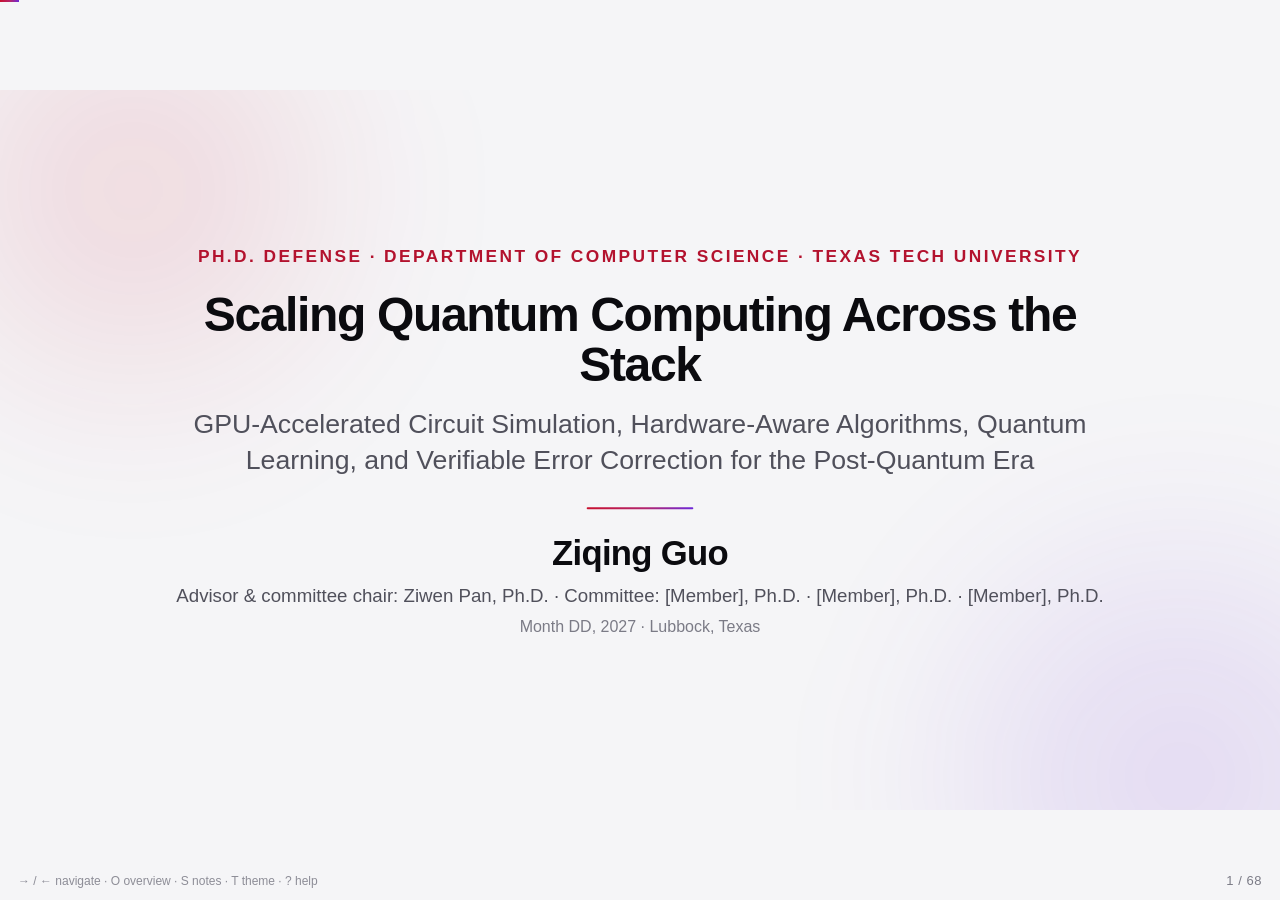
==== slides-ornl/index.html @ 5df3d107 "Add slides-ornl: independent copy of the defense deck for the ORNL talk Co-Authored-By: Claude Fable" ====
<!DOCTYPE html>
<html lang="en">
<head>
<meta charset="utf-8">
<meta name="viewport" content="width=device-width, initial-scale=1, viewport-fit=cover">
<meta name="color-scheme" content="dark light">
<meta name="description" content="Ph.D. defense slides: Scaling Quantum Computing Across the Stack — Ziqing Guo, Texas Tech University.">
<title>ORNL Quantum Stack Talk</title>
<!--
  Ph.D. defense deck — Ziqing Guo, Texas Tech University (Computer Science)
  "Scaling Quantum Computing Across the Stack"

  Single self-contained file: vanilla HTML + CSS + JS, no external requests, no build step.
  The deck renders on a fixed 1920x1080 logical stage that is letterboxed into any viewport.

  HOW TO ADD A SLIDE
  ------------------
  Append a <section class="slide" data-id="unique-id" data-morph-group="section-name"> inside #stage.
  Inside it use the layout classes: .hd (kicker + h1), .body (fills the slide), .card/.row/.col,
  .stat/.num, ul.big, table.tbl, svg.fig. End each slide with <aside class="notes">...</aside>
  (speaker notes, shown in the presenter panel with S). Optional data-title="..." overrides the
  title shown in the overview grid and the notes panel. Slide order = document order; the counter,
  progress bar and #/N deep links update automatically.

  HOW MORPHING ("MAGIC MOVE") WORKS
  --------------------------------
  When you move between two ADJACENT slides that share at least one token in data-morph-group
  (a divider slide can list two groups, e.g. "qgear deal", to bridge sections), every element whose
  data-morph="<id>" appears on both slides is animated from its old box to its new box (FLIP with the
  Web Animations API, 650 ms, cubic-bezier(0.32,0.72,0,1)):
    * plain text (leaf element, no background/border): translate + uniform scale from the
      font-size ratio, colour and opacity; if the text content differs it cross-fades as well;
    * boxes (.bg, cards, chips): translate + non-uniform scale, background/border colour;
    * SVG rect/circle/line/path (polyline "M ... L ..." only): the geometry attributes themselves are
      tweened, so bars grow, points slide and lines extend (a shorter polyline is padded with its
      last point); fill is animated too;
    * other SVG nodes (text, g): transform FLIP with transform-box: fill-box.
  Elements present only on the outgoing slide fade + scale to 0.97; elements only on the incoming
  slide fade + rise 24 px with a 36 ms stagger in DOM order. Containers that hold a matched element
  are not faded as a whole; the engine recurses into them so siblings fade individually.
  Ids must be unique within a slide. Reverse navigation morphs backwards automatically.
  prefers-reduced-motion: reduce -> plain cross-fade, no motion.

  KEYS: -> <- Space PgUp PgDn Home End | O/Esc overview | S notes+timer | T theme | F fullscreen | ? help
  PRINT: File > Print (landscape, no margins) gives one slide per page; "Save as PDF" makes a handout.
-->
<style>
/* ============================================================
   Design tokens. Dark is the base theme; light is applied by the
   OS preference (unless the viewer pressed T) or by data-theme.
   ============================================================ */
:root{
  color-scheme:dark;
  --bg:#0b0b0f; --bg2:#14141b; --fg:#f5f5f7; --fg2:#a9a9b6; --fg3:#7a7a88;
  --line:rgba(255,255,255,.13); --line2:rgba(255,255,255,.32);
  --card:rgba(255,255,255,.045); --card2:rgba(255,255,255,.09); --card-on:rgba(255,255,255,.13);
  --acc1:#ff4d6d; --acc2:#e35fb0; --acc3:#a78bfa; --acc-text:#ff7a90;
  --grad:linear-gradient(92deg,var(--acc1),var(--acc2) 55%,var(--acc3));
  --glow1:rgba(224,20,90,.28); --glow2:rgba(124,58,237,.30); --glow3:rgba(0,150,200,.22);
  --s1:#3987e5; --s2:#d95926; --s3:#199e70; --s4:#c98500; --s5:#d55181; --s6:#9085e9;
  --good:#199e70; --bad:#e66767;
  --mono:"SF Mono",SFMono-Regular,Menlo,Consolas,"Liberation Mono",monospace;
  --sans:-apple-system,BlinkMacSystemFont,"SF Pro Display","Helvetica Neue",Inter,"Segoe UI",Roboto,sans-serif;
}
@media (prefers-color-scheme: light){
  :root:not([data-theme="dark"]){
    color-scheme:light;
    --bg:#f5f5f7; --bg2:#ffffff; --fg:#0b0b0f; --fg2:#50505b; --fg3:#7b7b86;
    --line:rgba(0,0,0,.12); --line2:rgba(0,0,0,.34);
    --card:rgba(0,0,0,.035); --card2:rgba(0,0,0,.07); --card-on:rgba(0,0,0,.11);
    --acc1:#c8102e; --acc2:#b3266f; --acc3:#6d28d9; --acc-text:#b3122e;
    --glow1:rgba(200,16,46,.13); --glow2:rgba(109,40,217,.14); --glow3:rgba(0,120,180,.12);
    --s1:#2a78d6; --s2:#eb6834; --s3:#1baf7a; --s4:#eda100; --s5:#e87ba4; --s6:#4a3aa7;
    --good:#0f8a5f; --bad:#d13c3c;
  }
}
:root[data-theme="light"]{
  color-scheme:light;
  --bg:#f5f5f7; --bg2:#ffffff; --fg:#0b0b0f; --fg2:#50505b; --fg3:#7b7b86;
  --line:rgba(0,0,0,.12); --line2:rgba(0,0,0,.34);
  --card:rgba(0,0,0,.035); --card2:rgba(0,0,0,.07); --card-on:rgba(0,0,0,.11);
  --acc1:#c8102e; --acc2:#b3266f; --acc3:#6d28d9; --acc-text:#b3122e;
  --glow1:rgba(200,16,46,.13); --glow2:rgba(109,40,217,.14); --glow3:rgba(0,120,180,.12);
  --s1:#2a78d6; --s2:#eb6834; --s3:#1baf7a; --s4:#eda100; --s5:#e87ba4; --s6:#4a3aa7;
  --good:#0f8a5f; --bad:#d13c3c;
}

*{box-sizing:border-box}
html,body{margin:0;height:100%;background:var(--bg);color:var(--fg);font-family:var(--sans);-webkit-font-smoothing:antialiased;overflow:hidden}
button{font:inherit;color:inherit;background:none;border:0;cursor:pointer}

/* ---------- letterboxed stage ---------- */
#viewport{position:fixed;inset:0;overflow:hidden;background:var(--bg);transition:right .3s}
body.notes-open #viewport{right:440px}
#stage{position:absolute;left:0;top:0;width:1920px;height:1080px;transform-origin:0 0;overflow:hidden}
.slide{position:absolute;inset:0;width:1920px;height:1080px;padding:96px 140px 120px;display:none;flex-direction:column;overflow:hidden}
.slide.active{display:flex;z-index:2}
.slide.leaving{display:flex;z-index:1;pointer-events:none}
.slide .notes{display:none}

/* ---------- typography ---------- */
.kicker{font-size:26px;letter-spacing:.14em;text-transform:uppercase;color:var(--acc-text);font-weight:600}
.kicker.muted{color:var(--fg3)}
h1{font-size:88px;line-height:1.05;font-weight:600;letter-spacing:-.028em;margin:18px 0 0}
h1.xl{font-size:124px;letter-spacing:-.035em}
h1.md{font-size:72px}
h2{font-size:44px;font-weight:600;letter-spacing:-.02em;margin:0}
h3{font-size:34px;font-weight:600;letter-spacing:-.015em;margin:0}
.lead{font-size:40px;line-height:1.35;color:var(--fg2);margin:24px 0 0;max-width:1500px}
.lead b,.lead strong{color:var(--fg);font-weight:600}
p{margin:0}
.body{flex:1;position:relative;display:flex;flex-direction:column;justify-content:center;min-height:0}
.body.top{justify-content:flex-start}
.center{align-items:center;text-align:center}
.grad{background:var(--grad);-webkit-background-clip:text;background-clip:text;color:transparent}
.mono{font-family:var(--mono);font-size:.92em;letter-spacing:0}
.small{font-size:28px;color:var(--fg2);line-height:1.4}
.tiny{font-size:24px;color:var(--fg3);line-height:1.4}
.fn{margin-top:14px;font-size:22px;line-height:1.4;color:var(--fg3);max-width:1400px;flex:none}
h1[data-morph],h2[data-morph],h3[data-morph],p[data-morph],span[data-morph],.kicker[data-morph]{width:fit-content;max-width:100%}

/* ---------- decorative ---------- */
.glow{position:absolute;border-radius:50%;filter:blur(90px);pointer-events:none;z-index:0}
.g1{width:900px;height:900px;left:-250px;top:-300px;background:radial-gradient(circle,var(--glow1),transparent 70%)}
.g2{width:1000px;height:1000px;right:-350px;bottom:-450px;background:radial-gradient(circle,var(--glow2),transparent 70%)}
.g3{width:800px;height:800px;right:-200px;top:-300px;background:radial-gradient(circle,var(--glow3),transparent 70%)}
.hair{height:1px;background:var(--line);margin:28px 0}

/* ---------- cards & grids ---------- */
.row{display:flex;gap:28px;align-items:stretch}
.col{display:flex;flex-direction:column;gap:20px}
.grow{flex:1;min-width:0}
.card{position:relative;border-radius:24px;padding:36px 40px;flex:1;min-width:0}
.card>.bg{position:absolute;inset:0;border-radius:24px;background:var(--card);border:1px solid var(--line);z-index:0}
.card>*:not(.bg){position:relative;z-index:1}
.card.on>.bg{background:var(--card-on);border-color:var(--line2)}
.card h3{font-size:36px;margin:0 0 12px}
.card p{font-size:28px;line-height:1.4;color:var(--fg2)}
.card .num{font-size:110px;font-weight:600;letter-spacing:-.04em;line-height:1;margin:0 0 14px}
.card .num.sm{font-size:80px}
.card .idx{font-family:var(--mono);font-size:22px;color:var(--fg3);letter-spacing:.06em;margin-bottom:22px}
.stat{display:flex;flex-direction:column;justify-content:flex-end}
.stat .lbl{font-size:28px;color:var(--fg2);line-height:1.35}
.row.compact .card{padding:22px 30px}
.row.compact .card .num{font-size:60px;margin-bottom:8px}
.row.compact .stat .lbl{font-size:24px}
.card.sm{padding:22px 30px}
.card.sm h3{font-size:30px;margin-bottom:6px}
.card.sm p{font-size:24px}
.card.sm .idx{margin-bottom:10px;font-size:19px}
.chips{display:flex;gap:16px;flex-wrap:wrap}
.chip{position:relative;display:inline-flex;align-items:center;gap:12px;padding:12px 26px;border-radius:999px;font-size:26px;color:var(--fg)}
.chip>.bg{position:absolute;inset:0;border-radius:999px;background:var(--card2);border:1px solid var(--line);z-index:0}
.chip>*:not(.bg){position:relative;z-index:1}
.chip.on>.bg{background:var(--card-on);border-color:var(--acc-text)}
.chip .d{width:14px;height:14px;border-radius:50%;background:var(--grad)}

/* stack layers (the recurring morph anchor) */
.stack{display:flex;gap:24px;align-items:stretch;height:520px}
.stack .card{display:flex;flex-direction:column;padding:34px 34px 38px}
.stack .card h3{font-size:40px;margin-top:26px}
.stack .card .idx{margin-bottom:0;font-size:19px;white-space:nowrap}
.stack .card p{font-size:26px;margin-top:auto;padding-top:14px}
.layer-rows{display:flex;flex-direction:column;gap:14px}
.layer-rows .card{padding:24px 40px;display:flex;align-items:center;gap:40px}
.layer-rows .card .idx{margin:0;width:140px;flex:none;white-space:nowrap}
.layer-rows .card h3{margin:0;width:400px;font-size:36px;flex:none}
.layer-rows .card p{font-size:30px}
.layer-rows.compact{gap:10px}
.layer-rows.compact .card{padding:15px 40px}
.layer-rows.compact .card p{font-size:28px}
.rq .layer-rows .card .idx{width:220px}
.rail{position:absolute;right:140px;bottom:44px;display:flex;gap:10px;z-index:3}
.rail .chip{font-size:22px;padding:8px 20px;color:var(--fg2)}
.rail .chip.on{color:var(--fg)}
.rail .chip .idx{font-family:var(--mono);font-size:18px;color:var(--fg3)}
.rail .chip.on .idx{color:var(--acc-text)}
.sec{position:absolute;left:140px;bottom:52px;font-size:22px;letter-spacing:.12em;text-transform:uppercase;color:var(--fg3);font-weight:600;z-index:3}

/* lists & tables */
ul.big{list-style:none;padding:0;margin:0;display:flex;flex-direction:column;gap:22px}
ul.big li{font-size:36px;line-height:1.35;color:var(--fg2);padding-left:52px;position:relative}
ul.big li::before{content:"";position:absolute;left:0;top:.62em;width:22px;height:3px;border-radius:2px;background:var(--grad)}
ul.big li b{color:var(--fg);font-weight:600}
ul.big.sm li{font-size:30px;gap:14px}
table.tbl{border-collapse:collapse;width:100%;font-size:28px}
table.tbl th{font-weight:600;text-align:left;color:var(--fg3);font-size:22px;letter-spacing:.1em;text-transform:uppercase;padding:0 24px 18px 0;border-bottom:1px solid var(--line2)}
table.tbl td{padding:20px 24px 20px 0;border-bottom:1px solid var(--line);color:var(--fg2);vertical-align:top}
table.tbl td:first-child{color:var(--fg);font-weight:600}
table.tbl td.num,table.tbl th.num{text-align:right;font-variant-numeric:tabular-nums;padding-right:28px;padding-left:24px}
table.tbl.sm{font-size:24px}
table.tbl.sm td{padding:12px 18px 12px 0}
table.tbl.xs{font-size:21px}
table.tbl.xs td{padding:7px 16px 7px 0;line-height:1.3}
table.tbl.xs th{font-size:18px;padding-bottom:10px}
table.tbl .hi{color:var(--acc-text)}
.agenda{display:grid;grid-template-columns:1fr 1fr;gap:16px 60px}
.agenda .card{padding:22px 34px;display:flex;align-items:center;gap:30px}
.agenda .card .idx{margin:0;width:70px}
.agenda .card h3{margin:0;font-size:34px}
.agenda .card p{font-size:24px;margin-left:auto;text-align:right;white-space:nowrap}
pre.code{font-family:var(--mono);font-size:21px;line-height:1.5;margin:0;color:var(--fg);background:var(--card);border:1px solid var(--line);border-radius:24px;padding:36px 44px;white-space:pre;overflow:hidden}
pre.code .c{color:var(--fg3)}
pre.code .k{color:var(--acc3)}
pre.code .n{color:var(--s1)}

/* ---------- SVG ---------- */
svg.fig{display:block;overflow:visible}
svg text{font-family:var(--sans);fill:var(--fg);font-size:26px}
svg text.t2{fill:var(--fg2)}
svg text.t3{fill:var(--fg3);font-size:22px}
svg text.h{font-size:32px;font-weight:600}
svg text.big{font-size:44px;font-weight:600;letter-spacing:-.02em}
svg text.mono{font-family:var(--mono);font-size:24px}
svg .ax{stroke:var(--line2);stroke-width:1.5;fill:none}
svg .grid{stroke:var(--line);stroke-width:1;fill:none}
svg .ref{stroke:var(--fg3);stroke-width:2;stroke-dasharray:8 8;fill:none}
svg .ln{fill:none;stroke-width:4;stroke-linecap:round;stroke-linejoin:round}
svg .ln.dash{stroke-dasharray:14 12}
svg .ln.dot{stroke-dasharray:3 10}
svg .s1{fill:var(--s1)} svg .s2{fill:var(--s2)} svg .s3{fill:var(--s3)} svg .s4{fill:var(--s4)} svg .s5{fill:var(--s5)} svg .s6{fill:var(--s6)}
svg .k1{stroke:var(--s1)} svg .k2{stroke:var(--s2)} svg .k3{stroke:var(--s3)} svg .k4{stroke:var(--s4)} svg .k5{stroke:var(--s5)} svg .k6{stroke:var(--s6)}
svg .box{fill:var(--card);stroke:var(--line);stroke-width:1.5}
svg .box2{fill:var(--card2);stroke:var(--line2);stroke-width:1.5}
svg .boxon{fill:var(--card-on);stroke:var(--acc-text);stroke-width:2}
svg .wire{stroke:var(--line2);stroke-width:2.5;fill:none}
svg .gate{fill:var(--bg2);stroke:var(--fg2);stroke-width:2}
svg .gate.acc{stroke:var(--acc-text)}
svg .dotf{fill:var(--fg)}
svg .arr{stroke:var(--fg2);stroke-width:2.5;fill:none;marker-end:url(#arr)}
svg .arr.acc{stroke:var(--acc-text);marker-end:url(#arracc)}
svg .hl{fill:var(--acc-text)}
svg .fillbg{fill:var(--bg)}
svg .surface{fill:var(--card)}
svg .thin{stroke:var(--line2);stroke-width:1.5;fill:none}
svg .halo{stroke:var(--bg);stroke-width:3}
svg .meas{fill:none;stroke:var(--fg2);stroke-width:2}

/* ---------- global UI ---------- */
.ui{font-family:var(--sans)}
#progress{position:fixed;left:0;top:0;height:2px;background:var(--grad);width:0;z-index:20;transition:width .4s cubic-bezier(.32,.72,0,1)}
#counter{position:fixed;right:18px;bottom:12px;font-size:13px;color:var(--fg3);z-index:20;font-variant-numeric:tabular-nums;letter-spacing:.04em;user-select:none}
#hint{position:fixed;left:18px;bottom:12px;font-size:12px;color:var(--fg3);z-index:20;opacity:.85;transition:opacity 1s}
#hint.hide{opacity:0}
@media (max-width:760px){#hint{display:none}}
.overlay{position:fixed;inset:0;z-index:30;background:color-mix(in srgb,var(--bg) 92%,transparent);backdrop-filter:blur(20px);-webkit-backdrop-filter:blur(20px);overflow:auto;padding:28px}
.overlay[hidden]{display:none}
#ov-grid{display:grid;gap:22px 18px;grid-template-columns:repeat(var(--cols,6),1fr)}
.thumb{display:block;text-align:left;padding:0;border-radius:12px;outline:2px solid transparent;outline-offset:4px;transition:outline-color .2s}
.thumb:hover,.thumb:focus-visible{outline-color:var(--fg2)}
.thumb.cur{outline-color:var(--acc-text)}
.thumb-frame{width:calc(1920px*var(--z));height:calc(1080px*var(--z));overflow:hidden;border-radius:10px;border:1px solid var(--line);background:var(--bg);position:relative}
.thumb-stage{position:absolute;left:0;top:0;width:1920px;height:1080px;transform:scale(var(--z));transform-origin:0 0;pointer-events:none}
.thumb-stage .slide{display:flex}
.thumb-cap{font-size:12px;color:var(--fg2);margin-top:8px;white-space:nowrap;overflow:hidden;text-overflow:ellipsis}
.thumb-cap b{color:var(--fg3);font-weight:500;margin-right:6px}
.ov-head{display:flex;justify-content:space-between;align-items:baseline;margin-bottom:20px}
.ov-head h2{font-size:18px;font-weight:600;letter-spacing:0}
.ov-head span{font-size:13px;color:var(--fg3)}
#help .panel{max-width:620px;margin:8vh auto;background:var(--bg2);border:1px solid var(--line);border-radius:20px;padding:30px 34px}
#help h2{font-size:22px;margin-bottom:18px}
#help table{width:100%;border-collapse:collapse;font-size:15px}
#help td{padding:8px 0;border-bottom:1px solid var(--line);color:var(--fg2)}
#help td:first-child{color:var(--fg);width:44%}
#help kbd{font-family:var(--mono);font-size:13px;border:1px solid var(--line2);border-radius:6px;padding:2px 7px;margin-right:4px;background:var(--card)}
#help p{font-size:13px;color:var(--fg3);margin-top:16px;line-height:1.5}
#notes{position:fixed;right:0;top:0;bottom:0;width:440px;background:var(--bg2);border-left:1px solid var(--line);z-index:25;display:none;flex-direction:column;padding:22px 24px;color:var(--fg)}
body.notes-open #notes{display:flex}
#notes .np-head{display:flex;justify-content:space-between;align-items:center;margin-bottom:14px}
#notes .np-timer{font-family:var(--mono);font-size:34px;letter-spacing:.02em;font-variant-numeric:tabular-nums}
#notes .np-btn{font-size:12px;color:var(--fg2);border:1px solid var(--line2);border-radius:8px;padding:5px 10px}
#notes .np-slide{font-size:12px;color:var(--fg3);letter-spacing:.1em;text-transform:uppercase;margin-bottom:6px}
#notes .np-title{font-size:18px;font-weight:600;margin-bottom:16px;line-height:1.3}
#notes .np-body{font-size:17px;line-height:1.55;color:var(--fg2);flex:1;overflow:auto}
#notes .np-body b{color:var(--fg)}
#notes .np-next{border-top:1px solid var(--line);padding-top:14px;font-size:13px;color:var(--fg3);line-height:1.4}
#notes .np-next b{color:var(--fg2);font-weight:500}

/* ---------- reduced motion ---------- */
@media (prefers-reduced-motion: reduce){
  #progress{transition:none}
}

/* ---------- print: one slide per landscape page ---------- */
@media print{
  @page{size:1920px 1080px;margin:0}
  :root{color-scheme:light;
    --bg:#ffffff; --bg2:#ffffff; --fg:#0b0b0f; --fg2:#50505b; --fg3:#7b7b86;
    --line:rgba(0,0,0,.14); --line2:rgba(0,0,0,.36); --card:rgba(0,0,0,.035); --card2:rgba(0,0,0,.07); --card-on:rgba(0,0,0,.11);
    --acc1:#c8102e; --acc2:#b3266f; --acc3:#6d28d9; --acc-text:#b3122e;
    --glow1:transparent; --glow2:transparent; --glow3:transparent;
    --s1:#2a78d6; --s2:#eb6834; --s3:#1baf7a; --s4:#eda100; --s5:#e87ba4; --s6:#4a3aa7}
  html,body{overflow:visible;height:auto;background:#fff}
  #viewport{position:static;overflow:visible}
  #stage{position:static;transform:none!important;width:1920px;height:auto;overflow:visible}
  .slide{display:flex!important;position:relative;inset:auto;page-break-after:always;break-after:page;z-index:auto!important;visibility:visible!important}
  .slide:last-child{page-break-after:auto;break-after:auto}
  .slide *{visibility:visible!important}
  .glow{display:none}
  .ui,#progress,#counter,#hint,#help,#overview,#notes{display:none!important}
}
</style>
</head>
<body>
<div id="viewport">
<div id="stage">
<section class="slide title-slide" data-id="title" data-morph-group="intro" data-title="Title">
<div class="glow g1"></div><div class="glow g2"></div>
<div class="body center">
  <div class="kicker">Ph.D. Defense · Department of Computer Science · Texas Tech University</div>
  <h1 class="md" data-morph="title" style="margin-top:34px;max-width:1500px">Scaling Quantum Computing Across the Stack</h1>
  <p class="lead" style="max-width:1460px">GPU-Accelerated Circuit Simulation, Hardware-Aware Algorithms, Quantum Learning, and Verifiable Error Correction for the Post-Quantum Era</p>
  <div class="hair" style="width:160px;margin:44px auto 36px;background:var(--grad);height:3px;border-radius:2px"></div>
  <h2 data-morph="name" style="font-size:52px">Ziqing Guo</h2>
  <p class="small" style="margin-top:14px">Advisor &amp; committee chair: Ziwen Pan, Ph.D. · Committee: [Member], Ph.D. · [Member], Ph.D. · [Member], Ph.D.</p>
  <p class="tiny" style="margin-top:10px">Month DD, 2027 · Lubbock, Texas</p>
</div>
<aside class="notes">Good morning, and thank you to the committee for being here. My dissertation argues that useful quantum computation is delivered by a co-designed stack, not by a quantum processor alone. Over the next fifty minutes I will walk through five layers of that stack and the ten papers behind them.</aside>
</section>
<section class="slide " data-id="thesis" data-morph-group="intro" data-title="Thesis statement">
<div class="glow g3"></div>
<p class="tiny" data-morph="title" style="letter-spacing:.1em;text-transform:uppercase">Scaling Quantum Computing Across the Stack</p>
<div class="body">
  <div class="kicker">Thesis statement</div>
  <h1 class="md" style="font-size:66px;line-height:1.16;max-width:1640px;margin-top:26px">Useful quantum computation in the coming decade will be delivered not by a quantum processor alone but by a <span class="grad">co-designed stack</span> in which classical high-performance computing surrounds the QPU at every layer.</h1>
</div><div class="sec" data-morph="sec">Introduction</div>
<aside class="notes">This is the thesis in one sentence, taken verbatim from the dissertation. The word to underline is co-designed: HPC is not a stopgap until hardware improves, it is a permanent part of how quantum programs are developed, run and trusted. Each of the following sections adds one layer to that stack.</aside>
</section>
<section class="slide " data-id="stack" data-morph-group="intro" data-title="The five-layer stack">
<div class="hd"><div class="kicker " data-morph="kicker">The co-designed stack</div><h1 class="">Five layers around the QPU</h1></div><div class="body top" style="margin-top:20px"><div class="stack"><div class="card"><div class="bg" data-morph="L1-bg"></div><div class="idx">01 · RQ1 · Scale</div><h3 data-morph="L1-t">Simulation</h3><p>GPU-accelerated simulation to develop, verify and calibrate circuits at scales the hardware cannot yet reach.</p></div><div class="card"><div class="bg" data-morph="L2-bg"></div><div class="idx">02 · RQ2 · Noise</div><h3 data-morph="L2-t">Algorithms</h3><p>Hardware-aware algorithm design that replaces black-box variational optimization with structure derived from the problem and the device.</p></div><div class="card"><div class="bg" data-morph="L3-bg"></div><div class="idx">03 · RQ3 · Data</div><h3 data-morph="L3-t">Data encoding</h3><p>Structured, vectorized data encodings that make the classical–quantum data interface efficient and learnable.</p></div><div class="card"><div class="bg" data-morph="L4-bg"></div><div class="idx">04 · RQ4 · Synthesis</div><h3 data-morph="L4-t">Synthesis</h3><p>AI/HPC-driven synthesis that compiles toward fault-tolerant resource budgets.</p></div><div class="card"><div class="bg" data-morph="L5-bg"></div><div class="idx">05 · RQ5 · Trust</div><h3 data-morph="L5-t">Trust</h3><p>Security-aware error correction and post-quantum cryptography, so the stack can be trusted on shared cloud hardware.</p></div></div></div><div class="sec" data-morph="sec">Introduction</div>
<aside class="notes">These five cards are the map for the whole talk; they will come back as a small rail on every section divider so you always know where we are. Layers one and two are about scale and noise, layer three is the data interface, layer four is synthesis and cost, and layer five is trust. Each layer maps onto exactly one research question.</aside>
</section>
<section class="slide " data-id="agenda" data-morph-group="intro" data-title="Agenda">
<div class="hd"><div class="kicker " data-morph="kicker">Agenda</div><h1 class="">Where we are going</h1></div>
<div class="body top" style="margin-top:14px">
  <div class="layer-rows compact">
    <div class="card"><div class="bg"></div><div class="idx">I–II</div><h3>Motivation</h3><p>Four walls (scale, noise, data, trust) and five research questions</p></div>
    <div class="card"><div class="bg" data-morph="L1-bg"></div><div class="idx">III</div><h3 data-morph="L1-t">Simulation</h3><p>Chapter III · Q-GEAR: Qiskit → CUDA-Q simulation on Perlmutter</p></div><div class="card"><div class="bg" data-morph="L2-bg"></div><div class="idx">IV</div><h3 data-morph="L2-t">Algorithms</h3><p>Chapter IV · DEAL and QAWA on IBM Heron processors</p></div><div class="card"><div class="bg" data-morph="L3-bg"></div><div class="idx">V</div><h3 data-morph="L3-t">Data encoding</h3><p>Chapter V · QPIE, VQT, ShardQ and NNQA</p></div><div class="card"><div class="bg" data-morph="L4-bg"></div><div class="idx">VI</div><h3 data-morph="L4-t">Synthesis</h3><p>Chapter VI · RubriQ and measurement/reload cost accounting</p></div><div class="card"><div class="bg" data-morph="L5-bg"></div><div class="idx">VII–VIII</div><h3 data-morph="L5-t">Trust</h3><p>Chapters VII–VIII · QEC randomness audit and the PQC module</p></div>
    <div class="card"><div class="bg"></div><div class="idx">IX</div><h3>Closing</h3><p>Answers to RQ1–RQ5, limitations, future work</p></div>
  </div>
</div><div class="sec" data-morph="sec">Introduction</div>
<aside class="notes">The agenda follows the chapter order of the dissertation. I will spend the most time on Chapters III and V, which carry the largest experimental results, and keep the security chapters compact. Backup slides hold the hardware tables and pseudo-code if the committee wants detail.</aside>
</section>
<section class="slide " data-id="wall" data-morph-group="intro" data-title="The simulation wall">
<div class="hd"><div class="kicker " data-morph="kicker">Motivation · Scale</div><h1 class="">The simulation wall</h1></div>
<div class="body top" style="margin-top:12px"><div class="row" style="align-items:center">
  <div class="col" style="width:560px;gap:28px">
    <div class="card stat"><div class="bg"></div><div class="num grad">2<sup style="font-size:.55em">n</sup> × 16 B</div><div class="lbl">amplitudes × bytes per complex double: the exact state vector doubles with every qubit</div></div>
    <div class="card stat"><div class="bg"></div><div class="num sm">42 q ≈ 70 TB</div><div class="lbl">one 40 GB A100 holds 32 qubits; a 512 GB CPU node needs ≈24 h for a 34-qubit random circuit</div></div>
  </div>
  <div class="grow"><svg class="fig" viewBox="0 0 1000 560" width="1000" height="560" role="img"><path d="M 130.0 470.0 L 960.0 470.0" class="grid"/><text x="114" y="478" class="t3" text-anchor="end">1 GB</text><path d="M 130.0 386.0 L 960.0 386.0" class="grid"/><text x="114" y="394" class="t3" text-anchor="end">10 GB</text><path d="M 130.0 302.0 L 960.0 302.0" class="grid"/><text x="114" y="310" class="t3" text-anchor="end">100 GB</text><path d="M 130.0 218.0 L 960.0 218.0" class="grid"/><text x="114" y="226" class="t3" text-anchor="end">1 TB</text><path d="M 130.0 134.0 L 960.0 134.0" class="grid"/><text x="114" y="142" class="t3" text-anchor="end">10 TB</text><path d="M 130.0 50.0 L 960.0 50.0" class="grid"/><text x="114" y="58" class="t3" text-anchor="end">100 TB</text><path d="M 130.0 335.4 L 960.0 335.4" class="ref"/><text x="142" y="325.427" class="t3">A100 · 40 GB</text><path d="M 130.0 242.4 L 960.0 242.4" class="ref"/><text x="142" y="232.421" class="t3">CPU node · 512 GB</text><rect x="177.769" y="467.404" width="96" height="2.59559" rx="6" class="s1"/><text x="225.769" y="453.404" text-anchor="middle">1.1 GB</text><text x="225.769" y="506" class="t2" text-anchor="middle">26</text><rect x="337.385" y="366.258" width="96" height="103.742" rx="6" class="s1"/><text x="385.385" y="352.258" text-anchor="middle">17 GB</text><text x="385.385" y="506" class="t2" text-anchor="middle">30</text><rect x="497" y="265.112" width="96" height="204.888" rx="6" class="s1"/><text x="545" y="251.112" text-anchor="middle">275 GB</text><text x="545" y="506" class="t2" text-anchor="middle">34</text><rect x="656.615" y="163.966" width="96" height="306.034" rx="6" class="s1"/><text x="704.615" y="149.966" text-anchor="middle">4.4 TB</text><text x="704.615" y="506" class="t2" text-anchor="middle">38</text><rect x="816.231" y="62.8201" width="96" height="407.18" rx="6" class="s1"/><text x="864.231" y="48.8201" text-anchor="middle">70 TB</text><text x="864.231" y="506" class="t2" text-anchor="middle">42</text><path d="M 130.0 470.0 L 960.0 470.0" class="ax"/><text x="545" y="548" class="t3" text-anchor="middle">qubits n</text><text x="40" y="22" class="t3">state-vector memory (2ⁿ × 16 B, log scale)</text></svg></div>
</div></div><div class="sec" data-morph="sec">Introduction</div>
<aside class="notes">Exact state-vector simulation is the reference tool for developing and verifying circuits, but its memory doubles per qubit. At 42 qubits the state alone is about seventy terabytes in double precision, far beyond any single node. The question for RQ1 is how far HPC can push this and whether a Qiskit program can use that capability without being rewritten.</aside>
</section>
<section class="slide " data-id="noise" data-morph-group="intro" data-title="Noise">
<div class="hd"><div class="kicker " data-morph="kicker">Motivation · Noise</div><h1 class="">Noise punishes depth and iteration</h1><p class="lead">Every extra two-qubit gate is paid in fidelity; every extra optimizer step is paid in shots.</p></div>
<div class="body top" style="margin-top:26px"><div class="row"><div class="card stat"><div class="bg"></div><div class="num ">1.46×10<sup style='font-size:.5em'>−3</sup></div><div class="lbl">median CZ error on IBM Heron-3 (ibm_pittsburgh), the best device used in this work</div></div><div class="card stat"><div class="bg"></div><div class="num ">≈41–43</div><div class="lbl">CZ gates after which the 20-qubit DEAL circuits degrade on IBM Heron processors</div></div><div class="card stat"><div class="bg"></div><div class="num ">10<sup style='font-size:.5em'>2</sup>–10<sup style='font-size:.5em'>3</sup></div><div class="lbl">circuit executions a black-box VQE needs to fit one polynomial, versus a single execution for direct synthesis (NNQA)</div></div></div></div><div class="sec" data-morph="sec">Introduction</div>
<aside class="notes">The second wall is noise. Even on the best Heron processor we used, the median two-qubit error is about one and a half per mille, so a 20-qubit optimization circuit stops improving after roughly forty CZ gates. Black-box variational loops multiply this cost by hundreds of executions. RQ2 asks how to exploit problem and hardware structure instead.</aside>
</section>
<section class="slide " data-id="interface" data-morph-group="intro" data-title="Data interface and trust">
<div class="hd"><div class="kicker " data-morph="kicker">Motivation · Data and trust</div><h1 class="">Two walls that are easy to forget</h1></div>
<div class="body top" style="margin-top:20px"><div class="row" style="gap:32px">
  <div class="card"><div class="bg"></div><div class="idx">RQ3 · DATA</div><h3>The classical–quantum data interface</h3>
    <p>Loading N values needs Θ(N) CNOTs even with a vectorized QCrank-style loader, and reading n-qubit correlations back by tomography needs O(n²) measurements. If the interface is not structured and learnable, no learning model built on top of it is shot-efficient.</p></div>
  <div class="card"><div class="bg"></div><div class="idx">RQ5 · TRUST</div><h3>Trust on shared cloud QPUs</h3>
    <p>A fixed, public error-correction encoder gives a co-located fault-injection adversary a reusable target. Randomness standards such as FIPS 140-3 and SP 800-90A govern classical modules, but nothing yet audits the randomness inside quantum error correction.</p></div>
</div></div><div class="sec" data-morph="sec">Introduction</div>
<aside class="notes">Two further walls motivate the later chapters. The data interface: getting classical data into and out of a QPU dominates the cost of quantum learning. And trust: once error-corrected computation runs on shared cloud hardware, the encoder itself becomes a security surface. These motivate RQ3 and RQ5.</aside>
</section>
<section class="slide " data-id="rqs" data-morph-group="intro" data-title="Research questions">
<div class="hd"><div class="kicker " data-morph="kicker">Five research questions</div><h1 class="">What this dissertation asks</h1></div><div class="body top rq" style="margin-top:12px"><div class="layer-rows compact"><div class="card"><div class="bg" data-morph="L1-bg"></div><div class="idx">RQ1 · Scale</div><h3 data-morph="L1-t">Simulation</h3><p>How far can classical HPC push exact circuit simulation, and how do we make that capability usable without rewriting quantum programs?</p></div><div class="card"><div class="bg" data-morph="L2-bg"></div><div class="idx">RQ2 · Noise</div><h3 data-morph="L2-t">Algorithms</h3><p>How can optimization algorithms on NISQ devices exploit problem and hardware structure instead of black-box parameter search?</p></div><div class="card"><div class="bg" data-morph="L3-bg"></div><div class="idx">RQ3 · Data</div><h3 data-morph="L3-t">Data encoding</h3><p>How should classical data enter and leave a quantum processor so that learning models are shot-efficient, hardware-compatible and trainable?</p></div><div class="card"><div class="bg" data-morph="L4-bg"></div><div class="idx">RQ4 · Synthesis</div><h3 data-morph="L4-t">Synthesis</h3><p>Can learned, HPC-scale synthesis produce circuits that respect fault-tolerant resource budgets, and what does honest cost accounting say about end-to-end quantum advantage?</p></div><div class="card"><div class="bg" data-morph="L5-bg"></div><div class="idx">RQ5 · Trust</div><h3 data-morph="L5-t">Trust</h3><p>How do we make error-corrected computation on shared cloud QPUs auditable and secure, and how does that connect to post-quantum cryptography standards?</p></div></div></div><div class="sec" data-morph="sec">Introduction</div>
<aside class="notes">Here are the five research questions verbatim. RQ1 is about scale, RQ2 about noise, RQ3 about data, RQ4 about synthesis and honest cost accounting, and RQ5 about trust. Each one is answered by one chapter, and I will return to this list at the end with the answers.</aside>
</section>
<section class="slide " data-id="contrib" data-morph-group="intro" data-title="Contributions">
<div class="hd"><div class="kicker " data-morph="kicker">Contributions at a glance</div><h1 class="">Ten papers, one software release</h1></div>
<div class="body top" style="margin-top:8px"><div class="layer-rows compact"><div class="card"><div class="bg" data-morph="L1-bg"></div><div class="idx">III</div><h3 data-morph="L1-t">Simulation</h3><p><b>Q-GEAR</b>: Qiskit → CUDA-Q kernels, 42 qubits on 1,024 A100s, ≈400× faster than a CPU node</p></div><div class="card"><div class="bg" data-morph="L2-bg"></div><div class="idx">IV</div><h3 data-morph="L2-t">Algorithms</h3><p><b>DEAL</b> and <b>QAWA</b>: direct angle mapping with adaptive ZNE; a data-traceable oracle with O(n) CNOT depth</p></div><div class="card"><div class="bg" data-morph="L3-bg"></div><div class="idx">V</div><h3 data-morph="L3-t">Data encoding</h3><p><b>QPIE, VQT, ShardQ, NNQA</b>: vectorized encodings for learning, attention, circuit cutting and exact arithmetic</p></div><div class="card"><div class="bg" data-morph="L4-bg"></div><div class="idx">VI</div><h3 data-morph="L4-t">Synthesis</h3><p><b>RubriQ</b>: rubric-guided GRPO synthesis (3.31× T-gate compression); a measure–update–reload cost model for nonlinear waves</p></div><div class="card"><div class="bg" data-morph="L5-bg"></div><div class="idx">VII–VIII</div><h3 data-morph="L5-t">Trust</h3><p><b>QEC randomness audit</b> (−86.7% accepted logical disturbance) and a FIPS 140-3 post-quantum cryptography module</p></div></div>
<div class="chips" style="margin-top:22px">
  <div class="chip"><div class="bg"></div><span class="d"></span>ICPP ’25</div><div class="chip"><div class="bg"></div><span class="d"></span>QST 2025</div>
  <div class="chip"><div class="bg"></div><span class="d"></span>IEEE QCE ’25</div><div class="chip"><div class="bg"></div><span class="d"></span>AAAI Symposium ’25</div>
  <div class="chip"><div class="bg"></div><span class="d"></span>6 arXiv preprints 2025–26</div><div class="chip"><div class="bg"></div><span class="d"></span>Zenodo software release 2026</div>
</div></div><div class="sec" data-morph="sec">Introduction</div>
<aside class="notes">Ten papers and preprints plus one software release map onto the five layers. Four are peer-reviewed and published, at ICPP, Quantum Science and Technology, IEEE QCE and the AAAI Symposium Series; six are preprints from 2025 and 2026, one of them under review at npj Quantum Information. Let me now go layer by layer.</aside>
</section>
<section class="slide divider" data-id="div-qgear" data-morph-group="intro qgear" data-title="III · Q-GEAR">
<div class="glow g1"></div><div class="glow g2"></div>
<div class="body">
  <div class="kicker">Chapter III · RQ1 Scale</div>
  <h1 class="xl grad" style="width:fit-content">Q-GEAR</h1>
  <p class="lead">GPU-accelerated circuit simulation at HPC scale<br><span class="tiny">Guo, Balewski, Pan · ACM ICPP 2025 · arXiv:2504.03967 · github.com/gzquse/qgear</span></p>
</div><div class="rail"><div class="chip on"><div class="bg" data-morph="L1-bg"></div><span class="idx">01</span><span data-morph="L1-t">Simulation</span></div><div class="chip"><div class="bg" data-morph="L2-bg"></div><span class="idx">02</span><span data-morph="L2-t">Algorithms</span></div><div class="chip"><div class="bg" data-morph="L3-bg"></div><span class="idx">03</span><span data-morph="L3-t">Data encoding</span></div><div class="chip"><div class="bg" data-morph="L4-bg"></div><span class="idx">04</span><span data-morph="L4-t">Synthesis</span></div><div class="chip"><div class="bg" data-morph="L5-bg"></div><span class="idx">05</span><span data-morph="L5-t">Trust</span></div></div><div class="sec" data-morph="sec">III · Q-GEAR</div>
<aside class="notes">Layer one: simulation. Q-GEAR, published at ICPP 2025 with Jan Balewski from NERSC, is the framework that lets a Qiskit circuit run on NVIDIA GPUs at Perlmutter scale without a rewrite. This chapter answers RQ1.</aside>
</section>
<section class="slide " data-id="qg-problem" data-morph-group="qgear" data-title="Problem">
<div class="hd"><div class="kicker " data-morph="kicker">Problem</div><h1 class="">Same circuit, new hardware, no rewrite</h1><p class="lead">Researchers write Qiskit. The fast simulators want something else.</p></div>
<div class="body top" style="margin-top:26px"><div class="row">
  <div class="card"><div class="bg"></div><div class="idx">CPU BASELINE</div><h3>2× AMD EPYC 7763</h3><p>128 cores, 512 GB. A 34-qubit random circuit takes about <b>24 hours</b> in a state-vector simulation.</p></div>
  <div class="card"><div class="bg"></div><div class="idx">GPU SIMULATORS</div><h3>Fast, but fragmented</h3><p>CUDA-Q kernels, Qiskit Aer GPU and PennyLane Lightning each want their own program, environment and job script.</p></div>
  <div class="card on"><div class="bg"></div><div class="idx">GOAL</div><h3>Transform, containerize, scale</h3><p>Keep the Qiskit program; generate CUDA-Q kernels automatically; ship the stack as Podman/Shifter containers for Slurm on Perlmutter.</p></div>
</div></div><div class="sec" data-morph="sec">III · Q-GEAR</div>
<aside class="notes">The starting point is practical. Our baseline CPU node, two EPYC 7763 processors with half a terabyte of memory, needs a day for a 34-qubit random circuit. GPU simulators are much faster, but each expects a different program. Q-GEAR's goal is to keep the Qiskit program and automate the rest.</aside>
</section>
<section class="slide " data-id="qg-tensors" data-morph-group="qgear" data-title="Three-tensor encoding">
<div class="hd"><div class="kicker " data-morph="kicker">Design</div><h1 class="">Circuits become three tensors</h1></div><div class="body top" style="margin-top:10px"><svg class="fig" viewBox="0 0 1640 500" width="1640" height="500" role="img"><path d="M 60.0 90.0 L 480.0 90.0" class="wire"/><text x="44" y="99" class="mono t2" text-anchor="end">q0</text><path d="M 60.0 160.0 L 480.0 160.0" class="wire"/><text x="44" y="169" class="mono t2" text-anchor="end">q1</text><path d="M 60.0 230.0 L 480.0 230.0" class="wire"/><text x="44" y="239" class="mono t2" text-anchor="end">q2</text><path d="M 60.0 300.0 L 480.0 300.0" class="wire"/><text x="44" y="309" class="mono t2" text-anchor="end">q3</text><rect x="88" y="63" width="64" height="54" rx="10" class="gate"/><text x="120" y="99" class="mono" text-anchor="middle">H</text><rect x="88" y="203" width="64" height="54" rx="10" class="gate"/><text x="120" y="239" class="mono" text-anchor="middle">H</text><rect x="161" y="133" width="78" height="54" rx="10" class="gate"/><text x="200" y="169" class="mono" text-anchor="middle">RY</text><path d="M 290.0 90.0 L 290.0 160.0" class="wire"/><circle cx="290.0" cy="90.0" r="7" class="dotf"/><circle cx="290.0" cy="160.0" r="16" class="meas"/><path d="M 274.0 160.0 L 306.0 160.0" class="meas"/><path d="M 290.0 144.0 L 290.0 176.0" class="meas"/><rect x="331" y="273" width="78" height="54" rx="10" class="gate"/><text x="370" y="309" class="mono" text-anchor="middle">RZ</text><path d="M 440.0 230.0 L 440.0 300.0" class="wire"/><circle cx="440.0" cy="230.0" r="7" class="dotf"/><circle cx="440.0" cy="300.0" r="16" class="meas"/><path d="M 424.0 300.0 L 456.0 300.0" class="meas"/><path d="M 440.0 284.0 L 440.0 316.0" class="meas"/><text x="270" y="370" class="t3" text-anchor="middle">Qiskit circuit (H, RY, RZ, U3, CX, CP, SWAP, measure)</text><path d="M 500.0 195.0 L 590.0 195.0" class="arr acc"/><text x="620" y="54" class="h">gate-type tensor</text><text x="1000" y="54" class="t3">int · which gate</text><rect x="620" y="66" width="88" height="60" rx="10" class="box2"/><text x="664" y="104" class="mono" text-anchor="middle">H</text><rect x="716" y="66" width="88" height="60" rx="10" class="box2"/><text x="760" y="104" class="mono" text-anchor="middle">RY</text><rect x="812" y="66" width="88" height="60" rx="10" class="box2"/><text x="856" y="104" class="mono" text-anchor="middle">CX</text><rect x="908" y="66" width="88" height="60" rx="10" class="box2"/><text x="952" y="104" class="mono" text-anchor="middle">RZ</text><rect x="1004" y="66" width="88" height="60" rx="10" class="box2"/><text x="1048" y="104" class="mono" text-anchor="middle">CX</text><text x="1120" y="104" class="t2">…</text><text x="620" y="174" class="h">qubit-index tensor</text><text x="1000" y="174" class="t3">int · control / target</text><rect x="620" y="186" width="88" height="60" rx="10" class="box"/><text x="664" y="224" class="mono" text-anchor="middle">0</text><rect x="716" y="186" width="88" height="60" rx="10" class="box"/><text x="760" y="224" class="mono" text-anchor="middle">1</text><rect x="812" y="186" width="88" height="60" rx="10" class="box"/><text x="856" y="224" class="mono" text-anchor="middle">0,1</text><rect x="908" y="186" width="88" height="60" rx="10" class="box"/><text x="952" y="224" class="mono" text-anchor="middle">3</text><rect x="1004" y="186" width="88" height="60" rx="10" class="box"/><text x="1048" y="224" class="mono" text-anchor="middle">2,3</text><text x="1120" y="224" class="t2">…</text><text x="620" y="294" class="h">parameter tensor</text><text x="1000" y="294" class="t3">float · rotation angles</text><rect x="620" y="306" width="88" height="60" rx="10" class="surface"/><text x="664" y="344" class="mono" text-anchor="middle">–</text><rect x="716" y="306" width="88" height="60" rx="10" class="surface"/><text x="760" y="344" class="mono" text-anchor="middle">θ₁</text><rect x="812" y="306" width="88" height="60" rx="10" class="surface"/><text x="856" y="344" class="mono" text-anchor="middle">–</text><rect x="908" y="306" width="88" height="60" rx="10" class="surface"/><text x="952" y="344" class="mono" text-anchor="middle">θ₂</text><rect x="1004" y="306" width="88" height="60" rx="10" class="surface"/><text x="1048" y="344" class="mono" text-anchor="middle">–</text><text x="1120" y="344" class="t2">…</text><path d="M 1170.0 200.0 L 1250.0 200.0" class="arr acc"/><rect x="1270" y="120" width="300" height="160" rx="18" class="box"/><text x="1420" y="194" class="h" text-anchor="middle">HDF5 file</text><text x="1420" y="230" class="t2" text-anchor="middle">portable, versioned</text><path d="M 1420.0 300.0 L 1420.0 350.0" class="arr acc"/><rect x="1270" y="360" width="300" height="110" rx="18" class="boxon"/><text x="1420" y="409" class="h" text-anchor="middle">CUDA-Q kernel</text><text x="1420" y="445" class="t2" text-anchor="middle">generated per circuit</text></svg></div><p class="fn">Gate set currently supported by the transformer: H, RY, RZ, U3, CX, CP, SWAP and measurement.</p><div class="sec" data-morph="sec">III · Q-GEAR</div>
<aside class="notes">The transformation starts by flattening the circuit into three aligned tensors: which gate, which qubits, and which angles. The encoding is stored in HDF5, so the same file can drive a CPU run, a single-GPU run, or a thousand-GPU run. From it we generate a CUDA-Q kernel automatically for the gate set shown at the bottom.</aside>
</section>
<section class="slide " data-id="qg-pipeline" data-morph-group="qgear" data-title="Pipeline">
<div class="hd"><div class="kicker " data-morph="kicker">Design</div><h1 class="">The kernel transformation pipeline</h1></div><div class="body top" style="margin-top:30px"><svg class="fig" viewBox="0 0 1640 400" width="1640" height="400" role="img"><rect x="20" y="120" width="236" height="150" rx="18" class="box" data-morph="pipe-0"/><text x="138" y="189" class="h" text-anchor="middle">Qiskit circuit</text><text x="138" y="225" class="t3" text-anchor="middle">user code, unchanged</text><path d="M 260.0 195.0 L 294.0 195.0" class="arr"/><rect x="300" y="120" width="236" height="150" rx="18" class="box" data-morph="pipe-1"/><text x="418" y="189" class="h" text-anchor="middle">Parse</text><text x="418" y="225" class="t3" text-anchor="middle">gate set check</text><path d="M 540.0 195.0 L 574.0 195.0" class="arr"/><rect x="580" y="120" width="236" height="150" rx="18" class="boxon" data-morph="pipe-2"/><text x="698" y="189" class="h" text-anchor="middle">Encode</text><text x="698" y="225" class="t3" text-anchor="middle">three tensors → HDF5</text><path d="M 820.0 195.0 L 854.0 195.0" class="arr"/><rect x="860" y="120" width="236" height="150" rx="18" class="boxon" data-morph="pipe-3"/><text x="978" y="189" class="h" text-anchor="middle">Generate</text><text x="978" y="225" class="t3" text-anchor="middle">CUDA-Q kernel</text><path d="M 1100.0 195.0 L 1134.0 195.0" class="arr"/><rect x="1140" y="120" width="236" height="150" rx="18" class="box" data-morph="pipe-4"/><text x="1258" y="189" class="h" text-anchor="middle">Package</text><text x="1258" y="225" class="t3" text-anchor="middle">Podman / Shifter</text><path d="M 1380.0 195.0 L 1414.0 195.0" class="arr"/><rect x="1420" y="120" width="236" height="150" rx="18" class="box" data-morph="pipe-5"/><text x="1538" y="189" class="h" text-anchor="middle">Run</text><text x="1538" y="225" class="t3" text-anchor="middle">Slurm · multi-GPU MPI</text><text x="20" y="330" class="t2">Q-GEAR automates the middle four boxes; the ends are the user's program and the NERSC scheduler.</text><text x="20" y="372" class="mono t3">python · nbdev package · Apache-2.0 · github.com/gzquse/qgear · containers tuned for Perlmutter (Slurm)</text></svg></div><div class="sec" data-morph="sec">III · Q-GEAR</div>
<aside class="notes">End to end, the pipeline has six stages, and Q-GEAR automates the four in the middle. The two highlighted stages, encoding and kernel generation, are the contribution; packaging in Podman or Shifter containers is what makes the result reproducible on Perlmutter's Slurm scheduler.</aside>
</section>
<section class="slide " data-id="qg-node" data-morph-group="qgear" data-title="Perlmutter node layout">
<div class="hd"><div class="kicker " data-morph="kicker">Deployment</div><h1 class="">One node to a thousand GPUs</h1></div><div class="body top" style="margin-top:14px"><svg class="fig" viewBox="0 0 1640 580" width="1640" height="580" role="img"><rect x="40" y="40" width="1000" height="520" rx="28" class="box"/><text x="70" y="90" class="h">Perlmutter GPU node</text><text x="70" y="126" class="t3">1 × AMD EPYC CPU · 4 × NVIDIA A100 (40 GB) · NVLink · Slingshot NIC</text><rect x="70" y="170" width="200" height="120" rx="18" class="box2"/><text x="170" y="224" class="h" text-anchor="middle">CPU</text><text x="170" y="260" class="t3" text-anchor="middle">AMD EPYC</text><rect x="330" y="170" width="150" height="120" rx="18" class="boxon"/><text x="405" y="224" class="h" text-anchor="middle">A100 #0</text><text x="405" y="260" class="t3" text-anchor="middle">40 GB</text><path d="M 405.0 290.0 L 405.0 340.0" class="thin"/><rect x="510" y="170" width="150" height="120" rx="18" class="boxon"/><text x="585" y="224" class="h" text-anchor="middle">A100 #1</text><text x="585" y="260" class="t3" text-anchor="middle">40 GB</text><path d="M 585.0 290.0 L 585.0 340.0" class="thin"/><rect x="690" y="170" width="150" height="120" rx="18" class="boxon"/><text x="765" y="224" class="h" text-anchor="middle">A100 #2</text><text x="765" y="260" class="t3" text-anchor="middle">40 GB</text><path d="M 765.0 290.0 L 765.0 340.0" class="thin"/><rect x="870" y="170" width="150" height="120" rx="18" class="boxon"/><text x="945" y="224" class="h" text-anchor="middle">A100 #3</text><text x="945" y="260" class="t3" text-anchor="middle">40 GB</text><path d="M 945.0 290.0 L 945.0 340.0" class="thin"/><path d="M 330.0 340.0 L 1010.0 340.0" class="thin" style="stroke-width:4"/><text x="670" y="380" class="t3" text-anchor="middle">NVLink · state vector sharded across the four GPUs (CUDA-Q multi-GPU)</text><rect x="70" y="420" width="260" height="100" rx="18" class="box2"/><text x="200" y="464" class="h" text-anchor="middle">Slingshot NIC</text><text x="200" y="500" class="t3" text-anchor="middle">to other nodes</text><path d="M 170.0 290.0 L 170.0 420.0" class="thin"/><path d="M 330.0 470.0 L 1040.0 470.0" class="thin"/><path d="M 1060.0 300.0 L 1140.0 300.0" class="arr acc"/><rect x="1170" y="100" width="400" height="330" rx="20" class="box"/><rect x="1194" y="124" width="400" height="330" rx="20" class="box"/><rect x="1218" y="148" width="400" height="330" rx="20" class="box"/><text x="1418" y="235" class="big" text-anchor="middle">… × 256 nodes</text><text x="1418" y="282" class="t2" text-anchor="middle">1,024 A100 GPUs · MPI</text><text x="1418" y="326" class="t3" text-anchor="middle">42-qubit state vector in</text><text x="1418" y="356" class="t3" text-anchor="middle">aggregate GPU memory</text><text x="1418" y="396" class="t3" text-anchor="middle">≈100% GPU utilization</text></svg></div><div class="sec" data-morph="sec">III · Q-GEAR</div>
<aside class="notes">Each Perlmutter GPU node has four 40-gigabyte A100s connected by NVLink, and CUDA-Q's multi-GPU backend shards the state vector across them. Beyond one node, MPI over the Slingshot interconnect lets us aggregate memory across nodes: 256 nodes give 1,024 GPUs, which is where the 42-qubit runs happened at close to full GPU utilization.</aside>
</section>
<section class="slide " data-id="qg-time" data-morph-group="qgear" data-title="Time vs qubits">
<div class="hd"><div class="kicker " data-morph="kicker">Results</div><h1 class="">Hours become minutes</h1></div><div class="body top" style="margin-top:6px"><svg class="fig" viewBox="0 0 1640 600" width="1640" height="600" role="img"><path d="M 170.0 475.8 L 1560.0 475.8" class="grid" data-morph="qg-g-1"/><text x="152" y="483.819" class="t3" text-anchor="end" data-morph="qg-yl-1">1 s</text><path d="M 170.0 395.5 L 1560.0 395.5" class="grid" data-morph="qg-g-10"/><text x="152" y="403.491" class="t3" text-anchor="end" data-morph="qg-yl-10">10 s</text><path d="M 170.0 333.0 L 1560.0 333.0" class="grid" data-morph="qg-g-60"/><text x="152" y="340.984" class="t3" text-anchor="end" data-morph="qg-yl-60">1 min</text><path d="M 170.0 252.7 L 1560.0 252.7" class="grid" data-morph="qg-g-600"/><text x="152" y="260.657" class="t3" text-anchor="end" data-morph="qg-yl-600">10 min</text><path d="M 170.0 190.1 L 1560.0 190.1" class="grid" data-morph="qg-g-3600"/><text x="152" y="198.15" class="t3" text-anchor="end" data-morph="qg-yl-3600">1 h</text><path d="M 170.0 79.3 L 1560.0 79.3" class="grid" data-morph="qg-g-86400"/><text x="152" y="87.2807" class="t3" text-anchor="end" data-morph="qg-yl-86400">24 h</text><path d="M 170.0 500.0 L 1560.0 500.0" class="ax" data-morph="qg-xax"/><path d="M 170.0 500.0 L 170.0 50.0" class="ax" data-morph="qg-yax"/><text x="285.833" y="540" class="t2" text-anchor="middle" data-morph="qg-xt-28">28</text><text x="671.944" y="540" class="t2" text-anchor="middle" data-morph="qg-xt-30">30</text><text x="1058.06" y="540" class="t2" text-anchor="middle" data-morph="qg-xt-32">32</text><text x="1444.17" y="540" class="t2" text-anchor="middle" data-morph="qg-xt-34">34</text><text x="865" y="584" class="t3" text-anchor="middle" data-morph="qg-xlab">qubits</text><text x="40" y="26" class="t3" data-morph="qg-ylab">wall time, random CX-block circuit (log scale)</text><path d="M 285.8 224.4 L 671.9 176.0 L 1058.1 127.6 L 1444.2 79.3" class="ln k1" data-morph="qg-cpu"/><circle cx="285.8" cy="224.4" r="9" class="s1 halo" data-morph="qg-cpu-28"/><circle cx="671.9" cy="176.0" r="9" class="s1 halo" data-morph="qg-cpu-30"/><circle cx="1058.1" cy="127.6" r="9" class="s1 halo" data-morph="qg-cpu-32"/><circle cx="1444.2" cy="79.3" r="9" class="s1 halo" data-morph="qg-cpu-34"/><path d="M 194.0 78.0 L 254.0 78.0" class="ln k1" data-morph="qg-cpu-lg"/><circle cx="224.0" cy="78.0" r="8" class="s1 halo" data-morph="qg-cpu-lgm"/><text x="274" y="87" class="t2" data-morph="qg-cpu-lab">CPU node (128 cores)</text><path d="M 285.8 433.4 L 671.9 385.0 L 1058.1 336.7" class="ln dash k2" data-morph="qg-g1"/><rect x="276.833" y="424.384" width="18" height="18" rx="3" class="s2 halo" data-morph="qg-g1-28"/><rect x="662.944" y="376.022" width="18" height="18" rx="3" class="s2 halo" data-morph="qg-g1-30"/><rect x="1049.06" y="327.66" width="18" height="18" rx="3" class="s2 halo" data-morph="qg-g1-32"/><path d="M 194.0 118.0 L 254.0 118.0" class="ln dash k2" data-morph="qg-g1-lg"/><rect x="216" y="110" width="16" height="16" rx="3" class="s2 halo" data-morph="qg-g1-lgm"/><text x="274" y="127" class="t2" data-morph="qg-g1-lab">1 × A100 (40 GB)</text><path d="M 285.8 478.1 L 671.9 429.7 L 1058.1 381.3 L 1444.2 333.0" class="ln dot k3" data-morph="qg-g4"/><path d="M 285.8 467.7 L 296.2 485.7 L 275.5 485.7 L 285.8 467.7" class="s3 halo" data-morph="qg-g4-28"/><path d="M 671.9 419.4 L 682.3 437.4 L 661.6 437.4 L 671.9 419.4" class="s3 halo" data-morph="qg-g4-30"/><path d="M 1058.1 371.0 L 1068.4 389.0 L 1047.7 389.0 L 1058.1 371.0" class="s3 halo" data-morph="qg-g4-32"/><path d="M 1444.2 322.6 L 1454.5 340.6 L 1433.8 340.6 L 1444.2 322.6" class="s3 halo" data-morph="qg-g4-34"/><path d="M 194.0 158.0 L 254.0 158.0" class="ln dot k3" data-morph="qg-g4-lg"/><path d="M 224.0 148.8 L 233.2 164.8 L 214.8 164.8 L 224.0 148.8" class="s3 halo" data-morph="qg-g4-lgm"/><text x="274" y="167" class="t2" data-morph="qg-g4-lab">4 × A100 (MPI)</text><text x="1444.17" y="57.2807" class="h" text-anchor="middle" data-morph="qg-a1">≈24 h</text><text x="1444.17" y="308.984" class="h" text-anchor="middle" data-morph="qg-a2">≈1 min</text></svg></div><p class="fn">Lines follow the 2ⁿ state-vector scaling law between the reported anchor values (34 qubits: ≈24 h on CPU, ≈1 min on 4 × A100; ≈400× single-GPU speed-up; 32 qubits fit in 40 GB). Intermediate points are illustrative.</p><div class="sec" data-morph="sec">III · Q-GEAR</div>
<aside class="notes">This is the headline scaling result. The 34-qubit random circuit that takes a day on the CPU node runs in about a minute on four A100s within one node. A single A100 is roughly four hundred times faster than the CPU but tops out at 32 qubits because of its 40 gigabytes. The lines between the reported anchor points follow the two-to-the-n scaling law and are illustrative.</aside>
</section>
<section class="slide " data-id="qg-scale" data-morph-group="qgear" data-title="Scaling to 42 qubits">
<div class="hd"><div class="kicker " data-morph="kicker">Results</div><h1 class="">42 qubits on 1,024 A100s</h1></div><div class="body top" style="margin-top:6px"><svg class="fig" viewBox="0 0 1640 600" width="1640" height="600" role="img"><path d="M 170.0 475.8 L 1560.0 475.8" class="grid" data-morph="qg-g-1"/><text x="152" y="483.819" class="t3" text-anchor="end" data-morph="qg-yl-1">1 s</text><path d="M 170.0 395.5 L 1560.0 395.5" class="grid" data-morph="qg-g-10"/><text x="152" y="403.491" class="t3" text-anchor="end" data-morph="qg-yl-10">10 s</text><path d="M 170.0 333.0 L 1560.0 333.0" class="grid" data-morph="qg-g-60"/><text x="152" y="340.984" class="t3" text-anchor="end" data-morph="qg-yl-60">1 min</text><path d="M 170.0 252.7 L 1560.0 252.7" class="grid" data-morph="qg-g-600"/><text x="152" y="260.657" class="t3" text-anchor="end" data-morph="qg-yl-600">10 min</text><path d="M 170.0 190.1 L 1560.0 190.1" class="grid" data-morph="qg-g-3600"/><text x="152" y="198.15" class="t3" text-anchor="end" data-morph="qg-yl-3600">1 h</text><path d="M 170.0 79.3 L 1560.0 79.3" class="grid" data-morph="qg-g-86400"/><text x="152" y="87.2807" class="t3" text-anchor="end" data-morph="qg-yl-86400">24 h</text><path d="M 170.0 500.0 L 1560.0 500.0" class="ax" data-morph="qg-xax"/><path d="M 170.0 500.0 L 170.0 50.0" class="ax" data-morph="qg-yax"/><text x="224.868" y="540" class="t2" text-anchor="middle" data-morph="qg-xt-28">28</text><text x="407.763" y="540" class="t2" text-anchor="middle" data-morph="qg-xt-30">30</text><text x="590.658" y="540" class="t2" text-anchor="middle" data-morph="qg-xt-32">32</text><text x="773.553" y="540" class="t2" text-anchor="middle" data-morph="qg-xt-34">34</text><text x="956.447" y="540" class="t2" text-anchor="middle" data-morph="qg-xt-36">36</text><text x="1139.34" y="540" class="t2" text-anchor="middle" data-morph="qg-xt-38">38</text><text x="1322.24" y="540" class="t2" text-anchor="middle" data-morph="qg-xt-40">40</text><text x="1505.13" y="540" class="t2" text-anchor="middle" data-morph="qg-xt-42">42</text><text x="865" y="584" class="t3" text-anchor="middle" data-morph="qg-xlab">qubits</text><text x="40" y="26" class="t3" data-morph="qg-ylab">wall time, random CX-block circuit (log scale)</text><rect x="773.553" y="50" width="731.579" height="450" rx="0" class="surface" data-morph="qg-region"/><text x="1139.34" y="265" class="h" text-anchor="middle" data-morph="qg-region-t">multi-node CUDA-Q (MPI)</text><text x="1139.34" y="305" class="t2" text-anchor="middle">up to 1,024 × A100 · ≈100% GPU utilization</text><path d="M 590.7 500.0 L 590.7 58.0" class="ref" data-morph="qg-reach-32"/><text x="602.658" y="478" class="t2" data-morph="qg-reach-t-32">32 q · 1 × A100 (40 GB)</text><path d="M 773.6 500.0 L 773.6 58.0" class="ref" data-morph="qg-reach-34"/><text x="785.553" y="442" class="t2" data-morph="qg-reach-t-34">34 q · 4 × A100 (one node)</text><path d="M 1505.1 500.0 L 1505.1 58.0" class="ref" data-morph="qg-reach-42"/><text x="1493.13" y="478" class="t2" text-anchor="end" data-morph="qg-reach-t-42">42 q · 1,024 × A100</text><path d="M 224.9 224.4 L 407.8 176.0 L 590.7 127.6 L 773.6 79.3" class="ln k1" data-morph="qg-cpu"/><circle cx="224.9" cy="224.4" r="9" class="s1 halo" data-morph="qg-cpu-28"/><circle cx="407.8" cy="176.0" r="9" class="s1 halo" data-morph="qg-cpu-30"/><circle cx="590.7" cy="127.6" r="9" class="s1 halo" data-morph="qg-cpu-32"/><circle cx="773.6" cy="79.3" r="9" class="s1 halo" data-morph="qg-cpu-34"/><path d="M 194.0 78.0 L 254.0 78.0" class="ln k1" data-morph="qg-cpu-lg"/><circle cx="224.0" cy="78.0" r="8" class="s1 halo" data-morph="qg-cpu-lgm"/><text x="274" y="87" class="t2" data-morph="qg-cpu-lab">CPU node (128 cores)</text><path d="M 224.9 433.4 L 407.8 385.0 L 590.7 336.7" class="ln dash k2" data-morph="qg-g1"/><rect x="215.868" y="424.384" width="18" height="18" rx="3" class="s2 halo" data-morph="qg-g1-28"/><rect x="398.763" y="376.022" width="18" height="18" rx="3" class="s2 halo" data-morph="qg-g1-30"/><rect x="581.658" y="327.66" width="18" height="18" rx="3" class="s2 halo" data-morph="qg-g1-32"/><path d="M 194.0 118.0 L 254.0 118.0" class="ln dash k2" data-morph="qg-g1-lg"/><rect x="216" y="110" width="16" height="16" rx="3" class="s2 halo" data-morph="qg-g1-lgm"/><text x="274" y="127" class="t2" data-morph="qg-g1-lab">1 × A100 (40 GB)</text><path d="M 224.9 478.1 L 407.8 429.7 L 590.7 381.3 L 773.6 333.0" class="ln dot k3" data-morph="qg-g4"/><path d="M 224.9 467.7 L 235.2 485.7 L 214.5 485.7 L 224.9 467.7" class="s3 halo" data-morph="qg-g4-28"/><path d="M 407.8 419.4 L 418.1 437.4 L 397.4 437.4 L 407.8 419.4" class="s3 halo" data-morph="qg-g4-30"/><path d="M 590.7 371.0 L 601.0 389.0 L 580.3 389.0 L 590.7 371.0" class="s3 halo" data-morph="qg-g4-32"/><path d="M 773.6 322.6 L 783.9 340.6 L 763.2 340.6 L 773.6 322.6" class="s3 halo" data-morph="qg-g4-34"/><path d="M 194.0 158.0 L 254.0 158.0" class="ln dot k3" data-morph="qg-g4-lg"/><path d="M 224.0 148.8 L 233.2 164.8 L 214.8 164.8 L 224.0 148.8" class="s3 halo" data-morph="qg-g4-lgm"/><text x="274" y="167" class="t2" data-morph="qg-g4-lab">4 × A100 (MPI)</text><text x="773.553" y="57.2807" class="h" text-anchor="middle" data-morph="qg-a1">≈24 h</text><text x="773.553" y="308.984" class="h" text-anchor="middle" data-morph="qg-a2">≈1 min</text></svg></div><p class="fn">Same data as the previous slide with the axis extended to the largest circuit simulated: 42 qubits across 1,024 A100 GPUs using CUDA-Q multi-GPU/MPI, at close to 100% GPU utilization.</p><div class="sec" data-morph="sec">III · Q-GEAR</div>
<aside class="notes">Extending the axis shows the reach of each configuration: 32 qubits on one GPU, 34 on one node, and 42 qubits across 1,024 GPUs using CUDA-Q's MPI backend. GPU utilization stayed close to one hundred percent, which is the practical evidence that the containerized pipeline is not leaving the hardware idle.</aside>
</section>
<section class="slide " data-id="qg-speed" data-morph-group="qgear" data-title="Speed-ups">
<div class="hd"><div class="kicker " data-morph="kicker">Results</div><h1 class="">Two orders of magnitude faster</h1></div><div class="body top" style="margin-top:20px"><svg class="fig" viewBox="0 0 1640 480" width="1640" height="480" role="img"><path d="M 520.0 40.0 L 520.0 400.0" class="grid"/><text x="520" y="440" class="t3" text-anchor="middle">1×</text><path d="M 846.7 40.0 L 846.7 400.0" class="grid"/><text x="846.667" y="440" class="t3" text-anchor="middle">10×</text><path d="M 1173.3 40.0 L 1173.3 400.0" class="grid"/><text x="1173.33" y="440" class="t3" text-anchor="middle">100×</text><path d="M 1500.0 40.0 L 1500.0 400.0" class="grid"/><text x="1500" y="440" class="t3" text-anchor="middle">1000×</text><text x="494" y="112" class="t2" text-anchor="end">vs CPU node (2 × EPYC 7763), one A100</text><rect x="520" y="70" width="850.006" height="68" rx="6" class="s1" data-morph="su-0"/><text x="1388.01" y="114" class="h">≈400×</text><text x="494" y="228" class="t2" text-anchor="end">vs Qiskit Aer GPU / PennyLane Lightning</text><rect x="520" y="186" width="326.667" height="68" rx="6" class="s2" data-morph="su-1"/><text x="864.667" y="230" class="h">≈10×</text><text x="494" y="344" class="t2" text-anchor="end">QCrank image encoding, small images</text><rect x="520" y="302" width="653.333" height="68" rx="6" class="s3" data-morph="su-2"/><text x="1191.33" y="346" class="h">→100×</text><text x="40" y="24" class="t3">speed-up (log scale)</text></svg></div><p class="fn">Benchmarks: random CX-block circuits with 100–10,000 two-qubit gates (28–34 qubits), QFT up to 22 qubits, and QCrank quantum-image-encoding circuits. QCrank speed-ups approach two orders of magnitude for small images.</p><div class="sec" data-morph="sec">III · Q-GEAR</div>
<aside class="notes">Across the benchmark suite the GPU path is about two orders of magnitude faster than the CPU node and about an order of magnitude faster than the existing GPU simulators, Aer GPU and Lightning, with essentially no code changes for the user. On QCrank image-encoding circuits, which matter for Chapter V, the speed-up approaches a hundredfold for small images.</aside>
</section>
<section class="slide " data-id="qg-table" data-morph-group="qgear" data-title="Benchmark suite and takeaway">
<div class="hd"><div class="kicker " data-morph="kicker">Benchmark suite and takeaway</div><h1 class="">RQ1: 42 qubits, program unchanged</h1></div>
<div class="body top" style="margin-top:18px">
<table class="tbl">
<tr><th>Benchmark</th><th>Qubits</th><th>Two-qubit gates</th><th>Reported result</th></tr>
<tr><td>Random CX-block circuits</td><td>28–34</td><td>100 – 10,000</td><td>34 q: ≈1 min on 4 × A100 vs ≈24 h on the CPU node; ≈400× on one A100</td></tr>
<tr><td>Quantum Fourier transform</td><td>up to 22</td><td>—</td><td>runs unchanged through the same pipeline (Q-GEAR notebook demo)</td></tr>
<tr><td>QCrank quantum image encoding</td><td>small images</td><td>—</td><td>speed-up approaching two orders of magnitude</td></tr>
<tr><td>Largest run</td><td>42</td><td>—</td><td>1,024 × A100, CUDA-Q multi-GPU/MPI, ≈100% GPU utilization</td></tr>
</table>
<p class="lead" style="margin-top:34px;font-size:34px">Q-GEAR is reused downstream: it validated the 20-qubit DEAL circuits before hardware submission and runs the CUDA-Q evaluator inside RubriQ's training loop.</p>
</div><div class="rail"><div class="chip on"><div class="bg" data-morph="L1-bg"></div><span class="idx">01</span><span data-morph="L1-t">Simulation</span></div><div class="chip"><div class="bg" data-morph="L2-bg"></div><span class="idx">02</span><span data-morph="L2-t">Algorithms</span></div><div class="chip"><div class="bg" data-morph="L3-bg"></div><span class="idx">03</span><span data-morph="L3-t">Data encoding</span></div><div class="chip"><div class="bg" data-morph="L4-bg"></div><span class="idx">04</span><span data-morph="L4-t">Synthesis</span></div><div class="chip"><div class="bg" data-morph="L5-bg"></div><span class="idx">05</span><span data-morph="L5-t">Trust</span></div></div><div class="sec" data-morph="sec">III · Q-GEAR</div>
<aside class="notes">To summarize Chapter III: the same Qiskit program reaches 42 qubits, and the benchmark table shows the three circuit families we timed. The framework is not a one-off: it validated the DEAL circuits in the next chapter before they went to hardware, and it is the simulator inside RubriQ's reinforcement-learning loop in Chapter VI.</aside>
</section>
<section class="slide divider" data-id="div-deal" data-morph-group="qgear deal" data-title="IV · DEAL & QAWA">
<div class="glow g1"></div><div class="glow g2"></div>
<div class="body">
  <div class="kicker">Chapter IV · RQ2 Noise</div>
  <h1 class="xl grad" style="width:fit-content">DEAL &amp; QAWA</h1>
  <p class="lead">Hardware-aware optimization on noisy devices<br><span class="tiny">DEAL: Guo, Rayan, Hu, Pan · IEEE QCE 2025 · arXiv:2504.04021 &nbsp;·&nbsp; QAWA: Guo, Balewski, Hu, Khan, Pan · arXiv:2511.07676</span></p>
</div><div class="rail"><div class="chip"><div class="bg" data-morph="L1-bg"></div><span class="idx">01</span><span data-morph="L1-t">Simulation</span></div><div class="chip on"><div class="bg" data-morph="L2-bg"></div><span class="idx">02</span><span data-morph="L2-t">Algorithms</span></div><div class="chip"><div class="bg" data-morph="L3-bg"></div><span class="idx">03</span><span data-morph="L3-t">Data encoding</span></div><div class="chip"><div class="bg" data-morph="L4-bg"></div><span class="idx">04</span><span data-morph="L4-t">Synthesis</span></div><div class="chip"><div class="bg" data-morph="L5-bg"></div><span class="idx">05</span><span data-morph="L5-t">Trust</span></div></div><div class="sec" data-morph="sec">IV · DEAL & QAWA</div>
<aside class="notes">Layer two: algorithms on noisy hardware. Two papers: DEAL, published at IEEE QCE 2025, replaces black-box QAOA angle search with a direct mapping from the problem; QAWA proposes a data-traceable oracle so that QAOA outputs can be interpreted without tomography. Both answer RQ2.</aside>
</section>
<section class="slide " data-id="qaoa-problem" data-morph-group="deal" data-title="QAOA as a black box">
<div class="hd"><div class="kicker " data-morph="kicker">Problem</div><h1 class="">QAOA treats the device as a black box</h1></div><div class="body top" style="margin-top:14px"><svg class="fig" viewBox="0 0 1640 490" width="1640" height="490" role="img"><rect x="60" y="140" width="300" height="130" rx="18" class="box"/><text x="210" y="199" class="h" text-anchor="middle">parameters (γ, β)</text><text x="210" y="235" class="t3" text-anchor="middle">p layers · 2p angles</text><path d="M 360.0 205.0 L 440.0 205.0" class="arr"/><rect x="450" y="100" width="420" height="210" rx="18" class="boxon"/><text x="660" y="199" class="h" text-anchor="middle">QAOA circuit</text><text x="660" y="235" class="t3" text-anchor="middle">cost layer · mixer layer · × p</text><path d="M 870.0 205.0 L 950.0 205.0" class="arr"/><rect x="960" y="140" width="300" height="130" rx="18" class="box"/><text x="1110" y="199" class="h" text-anchor="middle">measure</text><text x="1110" y="235" class="t3" text-anchor="middle">shots → ⟨H⟩</text><path d="M 1260.0 205.0 L 1340.0 205.0" class="arr"/><rect x="1350" y="140" width="260" height="130" rx="18" class="box2"/><text x="1480" y="199" class="h" text-anchor="middle">optimizer</text><text x="1480" y="235" class="t3" text-anchor="middle">black box</text><path d="M 1480.0 270.0 L 1480.0 380.0 L 210.0 380.0 L 210.0 275.0" class="arr acc"/><text x="845" y="420" class="t2" text-anchor="middle">repeat hundreds of times · each pass costs shots × depth</text><text x="845" y="462" class="t3" text-anchor="middle">on IBM Heron the 20-qubit circuits degrade after ≈41–43 CZ gates</text></svg></div><div class="sec" data-morph="sec">IV · DEAL & QAWA</div>
<aside class="notes">Vanilla QAOA searches its angles by repeatedly running the circuit and handing the expectation value to a classical optimizer. Every iteration costs shots times depth, the landscape is flat in places, and none of this uses what we know about the problem coefficients or the device. On Heron the twenty-qubit circuits stop improving after roughly forty CZ gates, so depth is a hard budget.</aside>
</section>
<section class="slide " data-id="deal-idea" data-morph-group="deal" data-title="DEAL idea">
<div class="hd"><div class="kicker " data-morph="kicker">DEAL · Direct Entanglement Ansatz Learning</div><h1 class="">Read the angles off the problem</h1></div>
<div class="body top" style="margin-top:12px"><div class="row" style="gap:40px;align-items:center">
  <div class="col" style="width:760px;gap:18px">
    <div class="card"><div class="bg"></div><h3>Direct angle mapping</h3><p>Cost- and mixer-Hamiltonian angles are computed from the QUBO coefficients instead of searched by an optimizer.</p></div>
    <div class="card"><div class="bg"></div><h3>Entanglement-based ansatz</h3><p>Echoed cross-resonance gates arranged for maximal entanglement within the CZ budget of the device.</p></div>
    <div class="card"><div class="bg"></div><h3>Adaptive digital ZNE</h3><p>Delay and identity gates control crosstalk and coherence errors; a Bayesian search picks the layer count.</p></div>
  </div>
  <div class="grow"><svg class="fig" viewBox="0 0 830 440" width="830" height="440" role="img"><path d="M 70.0 70.0 L 760.0 70.0" class="wire"/><text x="54" y="79" class="mono t2" text-anchor="end">q0</text><path d="M 70.0 140.0 L 760.0 140.0" class="wire"/><text x="54" y="149" class="mono t2" text-anchor="end">q1</text><path d="M 70.0 210.0 L 760.0 210.0" class="wire"/><text x="54" y="219" class="mono t2" text-anchor="end">q2</text><path d="M 70.0 280.0 L 760.0 280.0" class="wire"/><text x="54" y="289" class="mono t2" text-anchor="end">q3</text><rect x="101" y="43" width="78" height="54" rx="10" class="gate acc"/><text x="140" y="79" class="mono" text-anchor="middle">RY</text><rect x="101" y="113" width="78" height="54" rx="10" class="gate acc"/><text x="140" y="149" class="mono" text-anchor="middle">RY</text><rect x="101" y="183" width="78" height="54" rx="10" class="gate acc"/><text x="140" y="219" class="mono" text-anchor="middle">RY</text><rect x="101" y="253" width="78" height="54" rx="10" class="gate acc"/><text x="140" y="289" class="mono" text-anchor="middle">RY</text><path d="M 230.0 70.0 L 230.0 140.0" class="wire"/><circle cx="230.0" cy="70.0" r="7" class="dotf"/><circle cx="230.0" cy="140.0" r="7" class="dotf"/><path d="M 230.0 210.0 L 230.0 280.0" class="wire"/><circle cx="230.0" cy="210.0" r="7" class="dotf"/><circle cx="230.0" cy="280.0" r="7" class="dotf"/><path d="M 290.0 140.0 L 290.0 210.0" class="wire"/><circle cx="290.0" cy="140.0" r="7" class="dotf"/><circle cx="290.0" cy="210.0" r="7" class="dotf"/><rect x="341" y="43" width="78" height="54" rx="10" class="gate acc"/><text x="380" y="79" class="mono" text-anchor="middle">RZ</text><rect x="341" y="113" width="78" height="54" rx="10" class="gate acc"/><text x="380" y="149" class="mono" text-anchor="middle">RZ</text><rect x="341" y="183" width="78" height="54" rx="10" class="gate acc"/><text x="380" y="219" class="mono" text-anchor="middle">RZ</text><rect x="341" y="253" width="78" height="54" rx="10" class="gate acc"/><text x="380" y="289" class="mono" text-anchor="middle">RZ</text><path d="M 470.0 70.0 L 470.0 140.0" class="wire"/><circle cx="470.0" cy="70.0" r="7" class="dotf"/><circle cx="470.0" cy="140.0" r="7" class="dotf"/><path d="M 470.0 210.0 L 470.0 280.0" class="wire"/><circle cx="470.0" cy="210.0" r="7" class="dotf"/><circle cx="470.0" cy="280.0" r="7" class="dotf"/><path d="M 530.0 140.0 L 530.0 210.0" class="wire"/><circle cx="530.0" cy="140.0" r="7" class="dotf"/><circle cx="530.0" cy="210.0" r="7" class="dotf"/><rect x="581" y="43" width="78" height="54" rx="10" class="gate"/><text x="620" y="79" class="mono" text-anchor="middle">RX</text><rect x="581" y="113" width="78" height="54" rx="10" class="gate"/><text x="620" y="149" class="mono" text-anchor="middle">RX</text><rect x="581" y="183" width="78" height="54" rx="10" class="gate"/><text x="620" y="219" class="mono" text-anchor="middle">RX</text><rect x="581" y="253" width="78" height="54" rx="10" class="gate"/><text x="620" y="289" class="mono" text-anchor="middle">RX</text><rect x="678" y="43" width="64" height="54" rx="10" class="gate"/><path d="M 692 82 A 20 20 0 0 1 728 82" class="meas"/><path d="M 710.0 82.0 L 724.0 58.0" class="meas"/><rect x="678" y="113" width="64" height="54" rx="10" class="gate"/><path d="M 692 152 A 20 20 0 0 1 728 152" class="meas"/><path d="M 710.0 152.0 L 724.0 128.0" class="meas"/><rect x="678" y="183" width="64" height="54" rx="10" class="gate"/><path d="M 692 222 A 20 20 0 0 1 728 222" class="meas"/><path d="M 710.0 222.0 L 724.0 198.0" class="meas"/><rect x="678" y="253" width="64" height="54" rx="10" class="gate"/><path d="M 692 292 A 20 20 0 0 1 728 292" class="meas"/><path d="M 710.0 292.0 L 724.0 268.0" class="meas"/><rect x="112" y="30" width="320" height="290" rx="18" class="thin"/><text x="272" y="350" class="t3" text-anchor="middle">angles from QUBO coefficients Qᵢᵢ, Qᵢⱼ</text><rect x="440" y="30" width="240" height="290" rx="18" class="thin"/><text x="560" y="386" class="t3" text-anchor="middle">echoed cross-resonance entanglers</text><text x="415" y="424" class="t2" text-anchor="middle">20 qubits · 10 layers on IBM Torino (133 q) and IBM Marrakesh (156 q)</text></svg></div>
</div></div><div class="sec" data-morph="sec">IV · DEAL & QAWA</div>
<aside class="notes">DEAL has three parts. First, the angles are read directly off the QUBO coefficients, so there is no optimizer loop on hardware. Second, the entangling structure is chosen for the device, using echoed cross-resonance gates. Third, an adaptive digital zero-noise extrapolation cleans up the result. The circuits are twenty qubits and up to ten layers on the Heron processors Torino and Marrakesh.</aside>
</section>
<section class="slide " data-id="deal-zne" data-morph-group="deal" data-title="Adaptive ZNE">
<div class="hd"><div class="kicker " data-morph="kicker">DEAL · Error mitigation</div><h1 class="">Adaptive zero-noise extrapolation</h1></div><div class="body top" style="margin-top:18px"><svg class="fig" viewBox="0 0 1640 480" width="1640" height="480" role="img"><text x="40" y="98" class="mono">λ = 1</text><path d="M 140.0 90.0 L 720.0 90.0" class="wire"/><rect x="165" y="63" width="70" height="54" rx="10" class="gate"/><text x="200" y="99" class="mono" text-anchor="middle">U</text><rect x="245" y="63" width="70" height="54" rx="10" class="gate"/><text x="280" y="99" class="mono" text-anchor="middle">V</text><rect x="360" y="63" width="70" height="54" rx="10" class="gate"/><text x="395" y="99" class="mono" text-anchor="middle">U†</text><rect x="453" y="63" width="64" height="54" rx="10" class="gate"/><path d="M 467 102 A 20 20 0 0 1 503 102" class="meas"/><path d="M 485.0 102.0 L 499.0 78.0" class="meas"/><text x="40" y="218" class="mono">λ = 2</text><path d="M 140.0 210.0 L 720.0 210.0" class="wire"/><rect x="165" y="183" width="70" height="54" rx="10" class="gate"/><text x="200" y="219" class="mono" text-anchor="middle">U</text><rect x="245" y="183" width="70" height="54" rx="10" class="gate"/><text x="280" y="219" class="mono" text-anchor="middle">V</text><rect x="340" y="183" width="90" height="54" rx="10" class="gate acc"/><text x="385" y="219" class="mono" text-anchor="middle">I·δt</text><rect x="465" y="183" width="70" height="54" rx="10" class="gate"/><text x="500" y="219" class="mono" text-anchor="middle">U†</text><rect x="558" y="183" width="64" height="54" rx="10" class="gate"/><path d="M 572 222 A 20 20 0 0 1 608 222" class="meas"/><path d="M 590.0 222.0 L 604.0 198.0" class="meas"/><text x="40" y="338" class="mono">λ = 3</text><path d="M 140.0 330.0 L 720.0 330.0" class="wire"/><rect x="165" y="303" width="70" height="54" rx="10" class="gate"/><text x="200" y="339" class="mono" text-anchor="middle">U</text><rect x="245" y="303" width="70" height="54" rx="10" class="gate"/><text x="280" y="339" class="mono" text-anchor="middle">V</text><rect x="340" y="303" width="90" height="54" rx="10" class="gate acc"/><text x="385" y="339" class="mono" text-anchor="middle">I·δt</text><rect x="445" y="303" width="90" height="54" rx="10" class="gate acc"/><text x="490" y="339" class="mono" text-anchor="middle">I·δt</text><rect x="570" y="303" width="70" height="54" rx="10" class="gate"/><text x="605" y="339" class="mono" text-anchor="middle">U†</text><rect x="663" y="303" width="64" height="54" rx="10" class="gate"/><path d="M 677 342 A 20 20 0 0 1 713 342" class="meas"/><path d="M 695.0 342.0 L 709.0 318.0" class="meas"/><text x="380" y="440" class="t3" text-anchor="middle">identity / delay gates scale the effective noise λ without changing the logic</text><path d="M 900.0 380.0 L 1560.0 380.0" class="ax"/><path d="M 900.0 380.0 L 900.0 60.0" class="ax"/><text x="900" y="416" class="t2" text-anchor="middle">0</text><text x="1094.12" y="416" class="t2" text-anchor="middle">1</text><text x="1288.24" y="416" class="t2" text-anchor="middle">2</text><text x="1482.35" y="416" class="t2" text-anchor="middle">3</text><text x="1230" y="456" class="t3" text-anchor="middle">noise scale λ</text><text x="886" y="42" class="t3" text-anchor="end">⟨H⟩ (schematic)</text><path d="M 900.0 136.8 L 1521.2 274.4" class="ln dash k1"/><circle cx="1094.1" cy="181.6" r="10" class="s1 halo"/><circle cx="1288.2" cy="226.4" r="10" class="s1 halo"/><circle cx="1482.4" cy="264.8" r="10" class="s1 halo"/><path d="M 900.0 123.1 L 913.8 136.8 L 900.0 150.6 L 886.2 136.8 L 900.0 123.1" class="hl halo"/><text x="924" y="118.8" class="t2">zero-noise estimate</text><text x="920" y="358" class="t3">QNRE: quantum noise-limited relative error</text></svg></div><p class="fn">Chart is a schematic of the extrapolation; DEAL reports its accuracy with the QNRE metric and picks layers by Bayesian optimization.</p><div class="sec" data-morph="sec">IV · DEAL & QAWA</div>
<aside class="notes">Digital ZNE runs the same logical circuit at several noise scales by inserting identity or delay gates, then extrapolates the expectation value back to zero noise. The adaptive part is that the insertion pattern targets crosstalk and coherence, the two dominant error sources on these devices. We quantify the residual with a quantum noise-limited relative error and choose the number of layers by Bayesian optimization.</aside>
</section>
<section class="slide " data-id="deal-res1" data-morph-group="deal" data-title="DEAL results on Torino">
<div class="hd"><div class="kicker " data-morph="kicker">Results · hardware</div><h1 class="">DEAL beats vanilla QAOA on Heron-1</h1></div><div class="body top" style="margin-top:10px"><svg class="fig" viewBox="0 0 1640 520" width="1640" height="520" role="img"><path d="M 120.0 480.0 L 900.0 480.0" class="grid" data-morph="dl-g-0"/><text x="104" y="488" class="t3" text-anchor="end" data-morph="dl-t-0">+0</text><path d="M 120.0 375.0 L 900.0 375.0" class="grid" data-morph="dl-g-4"/><text x="104" y="383" class="t3" text-anchor="end" data-morph="dl-t-4">+4</text><path d="M 120.0 270.0 L 900.0 270.0" class="grid" data-morph="dl-g-8"/><text x="104" y="278" class="t3" text-anchor="end" data-morph="dl-t-8">+8</text><path d="M 120.0 165.0 L 900.0 165.0" class="grid" data-morph="dl-g-12"/><text x="104" y="173" class="t3" text-anchor="end" data-morph="dl-t-12">+12</text><path d="M 120.0 60.0 L 900.0 60.0" class="grid" data-morph="dl-g-16"/><text x="104" y="68" class="t3" text-anchor="end" data-morph="dl-t-16">+16</text><path d="M 120.0 480.0 L 900.0 480.0" class="ax" data-morph="dl-ax"/><text x="40" y="24" class="t3" data-morph="dl-ylab">success-rate gain of DEAL over QAOA at layer 10 (percentage points)</text><rect x="190" y="91.2375" width="220" height="388.762" rx="8" class="s1" data-morph="dl-torino"/><text x="300" y="73.2375" class="h" text-anchor="middle" data-morph="dl-torino-v">+14.81 pts</text><text x="300" y="520" class="t2" text-anchor="middle" data-morph="dl-torino-n">Torino · Heron-1 · 133 q</text><rect x="530" y="285.75" width="220" height="194.25" rx="8" class="grid" stroke-dasharray="8 8" fill="none"/><text x="640" y="520" class="t3" text-anchor="middle">Heron-2 · next</text><text x="1060" y="80" class="t2" data-morph="dl-rt">layers needed for the same success rate</text><text x="1060" y="116" class="h" data-morph="dl-ln-DEAL">DEAL</text><rect x="1060" y="130" width="350" height="64" rx="6" class="s1" data-morph="dl-lay-DEAL"/><text x="1426" y="172" class="h" data-morph="dl-lv-DEAL">7 layers</text><text x="1060" y="236" class="h" data-morph="dl-ln-QAOA">QAOA</text><rect x="1060" y="250" width="450" height="64" rx="6" class="s4" data-morph="dl-lay-QAOA"/><text x="1526" y="292" class="h" data-morph="dl-lv-QAOA">9 layers</text><text x="1060" y="410" class="t3" text-anchor="middle" data-morph="dl-lt-0">0</text><text x="1160" y="410" class="t3" text-anchor="middle" data-morph="dl-lt-2">2</text><text x="1260" y="410" class="t3" text-anchor="middle" data-morph="dl-lt-4">4</text><text x="1360" y="410" class="t3" text-anchor="middle" data-morph="dl-lt-6">6</text><text x="1460" y="410" class="t3" text-anchor="middle" data-morph="dl-lt-8">8</text><text x="1560" y="410" class="t3" text-anchor="middle" data-morph="dl-lt-10">10</text><path d="M 1060.0 380.0 L 1560.0 380.0" class="ax" data-morph="dl-rax"/><text x="1310" y="450" class="t3" text-anchor="middle" data-morph="dl-rxlab">circuit layers p</text></svg></div><p class="fn">20-qubit, 10-layer circuits; success = reaching the ground-state energy. DEAL also shows lower error variance. Near-optimal ground energies for TSP, knapsack and MaxCut instances (Table II optima 8.795/7.468, 39.167, 14.184).</p><div class="sec" data-morph="sec">IV · DEAL & QAWA</div>
<aside class="notes">On IBM Torino, a 133-qubit Heron-1, DEAL reaches the ground-state energy 14.8 percentage points more often than vanilla QAOA at ten layers, with lower variance. On the right, the depth trade: DEAL at seven layers matches what QAOA needs nine layers for, which matters because each layer spends part of the forty-CZ budget.</aside>
</section>
<section class="slide " data-id="deal-res2" data-morph-group="deal" data-title="DEAL results on Marrakesh">
<div class="hd"><div class="kicker " data-morph="kicker">Results · hardware</div><h1 class="">…and on Heron-2</h1></div><div class="body top" style="margin-top:10px"><svg class="fig" viewBox="0 0 1640 520" width="1640" height="520" role="img"><path d="M 120.0 480.0 L 900.0 480.0" class="grid" data-morph="dl-g-0"/><text x="104" y="488" class="t3" text-anchor="end" data-morph="dl-t-0">+0</text><path d="M 120.0 375.0 L 900.0 375.0" class="grid" data-morph="dl-g-4"/><text x="104" y="383" class="t3" text-anchor="end" data-morph="dl-t-4">+4</text><path d="M 120.0 270.0 L 900.0 270.0" class="grid" data-morph="dl-g-8"/><text x="104" y="278" class="t3" text-anchor="end" data-morph="dl-t-8">+8</text><path d="M 120.0 165.0 L 900.0 165.0" class="grid" data-morph="dl-g-12"/><text x="104" y="173" class="t3" text-anchor="end" data-morph="dl-t-12">+12</text><path d="M 120.0 60.0 L 900.0 60.0" class="grid" data-morph="dl-g-16"/><text x="104" y="68" class="t3" text-anchor="end" data-morph="dl-t-16">+16</text><path d="M 120.0 480.0 L 900.0 480.0" class="ax" data-morph="dl-ax"/><text x="40" y="24" class="t3" data-morph="dl-ylab">success-rate gain of DEAL over QAOA at layer 10 (percentage points)</text><rect x="190" y="91.2375" width="220" height="388.762" rx="8" class="s1" data-morph="dl-torino"/><text x="300" y="73.2375" class="h" text-anchor="middle" data-morph="dl-torino-v">+14.81 pts</text><text x="300" y="520" class="t2" text-anchor="middle" data-morph="dl-torino-n">Torino · Heron-1 · 133 q</text><rect x="530" y="285.75" width="220" height="194.25" rx="8" class="s5" data-morph="dl-marrakesh"/><text x="640" y="267.75" class="h" text-anchor="middle" data-morph="dl-marrakesh-v">+7.40 pts</text><text x="640" y="520" class="t2" text-anchor="middle" data-morph="dl-marrakesh-n">Marrakesh · Heron-2 · 156 q</text><text x="1060" y="80" class="t2" data-morph="dl-rt">layers needed for the same success rate</text><text x="1060" y="116" class="h" data-morph="dl-ln-DEAL">DEAL</text><rect x="1060" y="130" width="350" height="64" rx="6" class="s1" data-morph="dl-lay-DEAL"/><text x="1426" y="172" class="h" data-morph="dl-lv-DEAL">7 layers</text><text x="1060" y="236" class="h" data-morph="dl-ln-QAOA">QAOA</text><rect x="1060" y="250" width="450" height="64" rx="6" class="s4" data-morph="dl-lay-QAOA"/><text x="1526" y="292" class="h" data-morph="dl-lv-QAOA">9 layers</text><text x="1060" y="410" class="t3" text-anchor="middle" data-morph="dl-lt-0">0</text><text x="1160" y="410" class="t3" text-anchor="middle" data-morph="dl-lt-2">2</text><text x="1260" y="410" class="t3" text-anchor="middle" data-morph="dl-lt-4">4</text><text x="1360" y="410" class="t3" text-anchor="middle" data-morph="dl-lt-6">6</text><text x="1460" y="410" class="t3" text-anchor="middle" data-morph="dl-lt-8">8</text><text x="1560" y="410" class="t3" text-anchor="middle" data-morph="dl-lt-10">10</text><path d="M 1060.0 380.0 L 1560.0 380.0" class="ax" data-morph="dl-rax"/><text x="1310" y="450" class="t3" text-anchor="middle" data-morph="dl-rxlab">circuit layers p</text></svg></div><p class="fn">Same protocol on IBM Marrakesh (156-qubit Heron-2): +7.40 points at layer 10. Performance degrades beyond ≈41–43 CZ gates on both devices.</p><div class="sec" data-morph="sec">IV · DEAL & QAWA</div>
<aside class="notes">The second device, the 156-qubit Marrakesh, confirms the direction with a smaller gain of 7.4 points. The gap between the two devices is itself informative: the benefit of the direct mapping shrinks as the device gets closer to the CZ budget, which is why the adaptive layer selection is part of the method.</aside>
</section>
<section class="slide " data-id="qawa-idea" data-morph-group="deal" data-title="QAWA idea">
<div class="hd"><div class="kicker " data-morph="kicker">QAWA · Quantum Approximate Walk Algorithm</div><h1 class="">A data-traceable oracle in O(n) depth</h1></div><div class="body top" style="margin-top:12px"><svg class="fig" viewBox="0 0 1640 480" width="1640" height="480" role="img"><text x="60" y="50" class="h">full state tomography</text><text x="60" y="84" class="t3">O(n²) measurements for n-qubit correlations</text><rect x="60" y="110" width="44" height="44" rx="6" class="box"/><rect x="112" y="110" width="44" height="44" rx="6" class="box"/><rect x="164" y="110" width="44" height="44" rx="6" class="box"/><rect x="216" y="110" width="44" height="44" rx="6" class="box"/><rect x="268" y="110" width="44" height="44" rx="6" class="box"/><rect x="320" y="110" width="44" height="44" rx="6" class="box"/><rect x="60" y="162" width="44" height="44" rx="6" class="box"/><rect x="112" y="162" width="44" height="44" rx="6" class="box"/><rect x="164" y="162" width="44" height="44" rx="6" class="box"/><rect x="216" y="162" width="44" height="44" rx="6" class="box"/><rect x="268" y="162" width="44" height="44" rx="6" class="box"/><rect x="320" y="162" width="44" height="44" rx="6" class="box"/><rect x="60" y="214" width="44" height="44" rx="6" class="box"/><rect x="112" y="214" width="44" height="44" rx="6" class="box"/><rect x="164" y="214" width="44" height="44" rx="6" class="box"/><rect x="216" y="214" width="44" height="44" rx="6" class="box"/><rect x="268" y="214" width="44" height="44" rx="6" class="box"/><rect x="320" y="214" width="44" height="44" rx="6" class="box"/><rect x="60" y="266" width="44" height="44" rx="6" class="box"/><rect x="112" y="266" width="44" height="44" rx="6" class="box"/><rect x="164" y="266" width="44" height="44" rx="6" class="box"/><rect x="216" y="266" width="44" height="44" rx="6" class="box"/><rect x="268" y="266" width="44" height="44" rx="6" class="box"/><rect x="320" y="266" width="44" height="44" rx="6" class="box"/><rect x="60" y="318" width="44" height="44" rx="6" class="box"/><rect x="112" y="318" width="44" height="44" rx="6" class="box"/><rect x="164" y="318" width="44" height="44" rx="6" class="box"/><rect x="216" y="318" width="44" height="44" rx="6" class="box"/><rect x="268" y="318" width="44" height="44" rx="6" class="box"/><rect x="320" y="318" width="44" height="44" rx="6" class="box"/><rect x="60" y="370" width="44" height="44" rx="6" class="box"/><rect x="112" y="370" width="44" height="44" rx="6" class="box"/><rect x="164" y="370" width="44" height="44" rx="6" class="box"/><rect x="216" y="370" width="44" height="44" rx="6" class="box"/><rect x="268" y="370" width="44" height="44" rx="6" class="box"/><rect x="320" y="370" width="44" height="44" rx="6" class="box"/><text x="216" y="460" class="mono t2" text-anchor="middle">n = 6 → 36 settings</text><text x="560" y="50" class="h">QAWA data-traceable oracle</text><text x="560" y="84" class="t3">O(n) CNOT depth · mid-circuit measurement · classical preprocessing</text><path d="M 600.0 140.0 L 1160.0 140.0" class="wire"/><text x="584" y="149" class="mono t2" text-anchor="end">q0</text><path d="M 600.0 200.0 L 1160.0 200.0" class="wire"/><text x="584" y="209" class="mono t2" text-anchor="end">q1</text><path d="M 600.0 260.0 L 1160.0 260.0" class="wire"/><text x="584" y="269" class="mono t2" text-anchor="end">q2</text><path d="M 600.0 320.0 L 1160.0 320.0" class="wire"/><text x="584" y="329" class="mono t2" text-anchor="end">q3</text><path d="M 600.0 380.0 L 1160.0 380.0" class="wire"/><text x="584" y="389" class="mono t2" text-anchor="end">q4</text><rect x="625" y="113" width="70" height="54" rx="10" class="gate"/><text x="660" y="149" class="mono" text-anchor="middle">RY</text><rect x="625" y="173" width="70" height="54" rx="10" class="gate"/><text x="660" y="209" class="mono" text-anchor="middle">RY</text><rect x="625" y="233" width="70" height="54" rx="10" class="gate"/><text x="660" y="269" class="mono" text-anchor="middle">RY</text><rect x="625" y="293" width="70" height="54" rx="10" class="gate"/><text x="660" y="329" class="mono" text-anchor="middle">RY</text><rect x="625" y="353" width="70" height="54" rx="10" class="gate"/><text x="660" y="389" class="mono" text-anchor="middle">RY</text><path d="M 760.0 140.0 L 760.0 200.0" class="wire"/><circle cx="760.0" cy="140.0" r="7" class="dotf"/><circle cx="760.0" cy="200.0" r="16" class="meas"/><path d="M 744.0 200.0 L 776.0 200.0" class="meas"/><path d="M 760.0 184.0 L 760.0 216.0" class="meas"/><path d="M 820.0 200.0 L 820.0 260.0" class="wire"/><circle cx="820.0" cy="200.0" r="7" class="dotf"/><circle cx="820.0" cy="260.0" r="16" class="meas"/><path d="M 804.0 260.0 L 836.0 260.0" class="meas"/><path d="M 820.0 244.0 L 820.0 276.0" class="meas"/><path d="M 880.0 260.0 L 880.0 320.0" class="wire"/><circle cx="880.0" cy="260.0" r="7" class="dotf"/><circle cx="880.0" cy="320.0" r="16" class="meas"/><path d="M 864.0 320.0 L 896.0 320.0" class="meas"/><path d="M 880.0 304.0 L 880.0 336.0" class="meas"/><path d="M 940.0 320.0 L 940.0 380.0" class="wire"/><circle cx="940.0" cy="320.0" r="7" class="dotf"/><circle cx="940.0" cy="380.0" r="16" class="meas"/><path d="M 924.0 380.0 L 956.0 380.0" class="meas"/><path d="M 940.0 364.0 L 940.0 396.0" class="meas"/><rect x="1028" y="113" width="64" height="54" rx="10" class="gate"/><path d="M 1042 152 A 20 20 0 0 1 1078 152" class="meas"/><path d="M 1060.0 152.0 L 1074.0 128.0" class="meas"/><rect x="1028" y="173" width="64" height="54" rx="10" class="gate"/><path d="M 1042 212 A 20 20 0 0 1 1078 212" class="meas"/><path d="M 1060.0 212.0 L 1074.0 188.0" class="meas"/><rect x="1028" y="233" width="64" height="54" rx="10" class="gate"/><path d="M 1042 272 A 20 20 0 0 1 1078 272" class="meas"/><path d="M 1060.0 272.0 L 1074.0 248.0" class="meas"/><rect x="1028" y="293" width="64" height="54" rx="10" class="gate"/><path d="M 1042 332 A 20 20 0 0 1 1078 332" class="meas"/><path d="M 1060.0 332.0 L 1074.0 308.0" class="meas"/><rect x="1028" y="353" width="64" height="54" rx="10" class="gate"/><path d="M 1042 392 A 20 20 0 0 1 1078 392" class="meas"/><path d="M 1060.0 392.0 L 1074.0 368.0" class="meas"/><rect x="1020" y="105" width="80" height="310" rx="14" class="thin"/><path d="M 1170.0 260.0 L 1250.0 260.0" class="arr acc"/><rect x="1240" y="190" width="380" height="140" rx="18" class="boxon"/><text x="1430" y="254" class="h" text-anchor="middle">classical preprocessing</text><text x="1430" y="290" class="t3" text-anchor="middle">correlation patterns</text><path d="M 1420.0 330.0 L 1420.0 400.0 L 700.0 400.0 L 700.0 340.0" class="arr acc"/><text x="1060" y="440" class="t3" text-anchor="middle">approximate walk learning: re-encode learned patterns into the next shallow circuit</text></svg></div><p class="fn">The oracle keeps a classical trace of what the circuit encodes, so QAOA outputs become interpretable without tomography, and solution quality is verifiable in polynomial time. Simulations extend to 20 qubits.</p><div class="sec" data-morph="sec">IV · DEAL & QAWA</div>
<aside class="notes">QAWA attacks interpretability. Reading n-qubit correlations by tomography costs order n-squared measurement settings. The QAWA oracle instead grows linearly in CNOT depth with the qubit count and keeps a classical trace of what it encodes; mid-circuit measurement data are preprocessed classically and fed back into the next shallow circuit. The result is a walk that learns approximate solution patterns whose quality can be verified in polynomial time.</aside>
</section>
<section class="slide " data-id="qawa-res" data-morph-group="deal" data-title="QAWA portfolio result">
<div class="hd"><div class="kicker " data-morph="kicker">QAWA · Results</div><h1 class="">A portfolio copula on a Heron QPU</h1></div>
<div class="body top" style="margin-top:8px"><div class="row" style="align-items:center;gap:40px">
  <div style="width:500px"><svg class="fig" viewBox="0 0 500 500" width="500" height="500" role="img"><path d="M 136.9 126.9 L 363.1 126.9" class="thin"/><path d="M 136.9 126.9 L 363.1 353.1" class="thin"/><path d="M 136.9 126.9 L 136.9 353.1" class="thin"/><path d="M 363.1 126.9 L 363.1 353.1" class="thin"/><path d="M 363.1 126.9 L 136.9 353.1" class="thin"/><path d="M 363.1 353.1 L 136.9 353.1" class="thin"/><circle cx="136.9" cy="126.9" r="46" class="boxon"/><text x="136.863" y="135.863" class="mono" text-anchor="middle">AAPL</text><circle cx="363.1" cy="126.9" r="46" class="boxon"/><text x="363.137" y="135.863" class="mono" text-anchor="middle">MSFT</text><circle cx="363.1" cy="353.1" r="46" class="boxon"/><text x="363.137" y="362.137" class="mono" text-anchor="middle">JNJ</text><circle cx="136.9" cy="353.1" r="46" class="boxon"/><text x="136.863" y="362.137" class="mono" text-anchor="middle">XOM</text><text x="250" y="470" class="t2" text-anchor="middle">4 assets · 6 pairwise correlations recovered</text></svg></div>
  <div class="grow col" style="gap:20px">
    <div class="row">
      <div class="card stat"><div class="bg"></div><div class="num sm grad">0.01</div><div class="lbl">KL divergence reached in ≈75 iterations while learning all six pairwise correlations of the S&amp;P 500 portfolio</div></div>
      <div class="card stat"><div class="bg"></div><div class="num sm">+5.4%</div><div class="lbl">average improvement over the baseline portfolio on ibm_pittsburgh</div></div>
      <div class="card stat"><div class="bg"></div><div class="num sm">+8.1%</div><div class="lbl">advantage above the noise floor, out-performing QAOA without extra optimization iterations</div></div>
    </div>
    <div class="chips"><div class="chip"><div class="bg"></div><span class="d"></span>IBM Pittsburgh · 156-qubit Heron</div><div class="chip"><div class="bg"></div><span class="d"></span>8,192 shots × 20 runs</div><div class="chip"><div class="bg"></div><span class="d"></span>Qiskit 2.2 + Aer HPC backend</div></div>
  </div>
</div></div><div class="sec" data-morph="sec">IV · DEAL & QAWA</div>
<aside class="notes">The demonstration is a four-asset portfolio: Apple, Microsoft, Johnson and Johnson and Exxon. The distributed walk recovers all six pairwise correlation coefficients, with the KL divergence converging to about one hundredth in seventy-five iterations. On the 156-qubit Pittsburgh processor, with eight thousand shots over twenty runs, the learned portfolio is 5.4 percent better than the baseline and 8.1 percent above the noise floor, without extra optimizer iterations.</aside>
</section>
<section class="slide " data-id="deal-take" data-morph-group="deal" data-title="Takeaway">
<div class="hd"><div class="kicker " data-morph="kicker">Takeaway</div><h1 class="">RQ2: structure beats search</h1></div>
<div class="body top" style="margin-top:24px"><ul class="big">
  <li><b>Problem structure</b> sets the angles (DEAL) and shapes the oracle (QAWA), so no black-box parameter search runs on the QPU.</li>
  <li><b>Device structure</b> sets the ansatz: echoed cross-resonance entanglers, a CZ budget of ≈41–43 gates, adaptive ZNE against crosstalk and coherence.</li>
  <li>Measured gains on Heron processors: <b>+14.81 / +7.40</b> points success rate at layer 10, <b>7 layers instead of 9</b>, <b>+5.4%</b> portfolio value.</li>
  <li>Feeds forward: the vectorized encodings of Chapter V make the data these algorithms consume cheap to load.</li>
</ul></div><div class="rail"><div class="chip"><div class="bg" data-morph="L1-bg"></div><span class="idx">01</span><span data-morph="L1-t">Simulation</span></div><div class="chip on"><div class="bg" data-morph="L2-bg"></div><span class="idx">02</span><span data-morph="L2-t">Algorithms</span></div><div class="chip"><div class="bg" data-morph="L3-bg"></div><span class="idx">03</span><span data-morph="L3-t">Data encoding</span></div><div class="chip"><div class="bg" data-morph="L4-bg"></div><span class="idx">04</span><span data-morph="L4-t">Synthesis</span></div><div class="chip"><div class="bg" data-morph="L5-bg"></div><span class="idx">05</span><span data-morph="L5-t">Trust</span></div></div><div class="sec" data-morph="sec">IV · DEAL & QAWA</div>
<aside class="notes">The takeaway for RQ2 is that structure beats search. Structure from the problem gives the angles and the oracle; structure from the device gives the ansatz and the error mitigation. The measured numbers are modest but real hardware results, and they set up the next layer: if data loading is cheap, these algorithms can consume real data.</aside>
</section>
<section class="slide divider" data-id="div-qml" data-morph-group="deal qml" data-title="V · Quantum learning">
<div class="glow g1"></div><div class="glow g2"></div>
<div class="body">
  <div class="kicker">Chapter V · RQ3 Data</div>
  <h1 class="xl grad" style="width:fit-content">Quantum learning</h1>
  <p class="lead">Vectorized encodings for quantum learning<br><span class="tiny">QPIE · Quantum Sci. Technol. 10 (2025) &nbsp;·&nbsp; VQT · AAAI Symposium Series 7 (2025) &nbsp;·&nbsp; ShardQ · arXiv:2511.05492 &nbsp;·&nbsp; NNQA · arXiv:2603.27297</span></p>
</div><div class="rail"><div class="chip"><div class="bg" data-morph="L1-bg"></div><span class="idx">01</span><span data-morph="L1-t">Simulation</span></div><div class="chip"><div class="bg" data-morph="L2-bg"></div><span class="idx">02</span><span data-morph="L2-t">Algorithms</span></div><div class="chip on"><div class="bg" data-morph="L3-bg"></div><span class="idx">03</span><span data-morph="L3-t">Data encoding</span></div><div class="chip"><div class="bg" data-morph="L4-bg"></div><span class="idx">04</span><span data-morph="L4-t">Synthesis</span></div><div class="chip"><div class="bg" data-morph="L5-bg"></div><span class="idx">05</span><span data-morph="L5-t">Trust</span></div></div><div class="sec" data-morph="sec">V · Quantum learning</div>
<aside class="notes">Layer three is the data interface, and it is the largest chapter: four papers. QPIE is a hybrid network published in Quantum Science and Technology; VQT is a quantum transformer from the AAAI Symposium Series; ShardQ cuts and knits encoding circuits; and NNQA compiles trained polynomial networks into exact quantum arithmetic. All four answer RQ3.</aside>
</section>
<section class="slide " data-id="qml-problem" data-morph-group="qml" data-title="The data-interface problem">
<div class="hd"><div class="kicker " data-morph="kicker">Problem</div><h1 class="">Getting data in and out is the cost</h1><p class="lead">RQ3 asks for encodings that are shot-efficient, hardware-compatible and trainable — at the same time.</p></div>
<div class="body top" style="margin-top:26px"><div class="row">
  <div class="card"><div class="bg"></div><div class="idx">SHOT-EFFICIENT</div><h3>Reading out costs shots</h3><p>Every estimated value carries shot variance p(1−p)/S. Attention over B sequences of length T means B·T² values; estimating them one by one does not scale.</p></div>
  <div class="card"><div class="bg"></div><div class="idx">HARDWARE-COMPATIBLE</div><h3>Loading costs depth</h3><p>A vectorized QCrank loader needs Θ(N) CNOTs for N values. On Heron hardware with ≈1.5×10⁻³ CZ error, deep loaders must be cut, compiled and mitigated.</p></div>
  <div class="card"><div class="bg"></div><div class="idx">TRAINABLE</div><h3>Gradients must exist</h3><p>Barren plateaus and black-box ansätze make training fragile. We want encodings whose parameters come from classical training or have learnable, well-conditioned heads.</p></div>
</div></div><div class="sec" data-morph="sec">V · Quantum learning</div>
<aside class="notes">The data interface has three requirements that pull against each other. Readout costs shots, loading costs circuit depth, and training needs gradients that do not vanish. The four papers in this chapter each take one corner of that triangle, and they share one building block: the QCrank vectorized encoding, which I will show first.</aside>
</section>
<section class="slide " data-id="qcrank" data-morph-group="qml" data-title="QCrank encoding">
<div class="hd"><div class="kicker " data-morph="kicker">Building block</div><h1 class="">QCrank: vectorized data encoding</h1></div><div class="body top" style="margin-top:10px"><svg class="fig" viewBox="0 0 1640 530" width="1640" height="530" role="img"><path d="M 180.0 80.0 L 1420.0 80.0" class="wire"/><text x="164" y="89" class="mono t2" text-anchor="end">a0</text><path d="M 180.0 150.0 L 1420.0 150.0" class="wire"/><text x="164" y="159" class="mono t2" text-anchor="end">a1</text><path d="M 180.0 220.0 L 1420.0 220.0" class="wire"/><text x="164" y="229" class="mono t2" text-anchor="end">a2</text><path d="M 180.0 330.0 L 1420.0 330.0" class="wire"/><text x="164" y="339" class="mono t2" text-anchor="end">d0</text><path d="M 180.0 400.0 L 1420.0 400.0" class="wire"/><text x="164" y="409" class="mono t2" text-anchor="end">d1</text><rect x="100" y="40" width="66" height="220" rx="14" class="surface"/><text x="133" y="160" class="t3" text-anchor="middle" transform="rotate(-90 133 160)">address</text><rect x="100" y="290" width="66" height="150" rx="14" class="surface"/><text x="133" y="365" class="t3" text-anchor="middle" transform="rotate(-90 133 365)">data</text><rect x="218" y="53" width="64" height="54" rx="10" class="gate"/><text x="250" y="89" class="mono" text-anchor="middle">H</text><rect x="218" y="123" width="64" height="54" rx="10" class="gate"/><text x="250" y="159" class="mono" text-anchor="middle">H</text><rect x="218" y="193" width="64" height="54" rx="10" class="gate"/><text x="250" y="229" class="mono" text-anchor="middle">H</text><rect x="305" y="303" width="70" height="54" rx="10" class="gate acc"/><text x="340" y="339" class="mono" text-anchor="middle">RY</text><rect x="305" y="373" width="70" height="54" rx="10" class="gate acc"/><text x="340" y="409" class="mono" text-anchor="middle">RY</text><text x="340" y="482" class="mono t3" text-anchor="middle">θ0</text><path d="M 418.0 80.0 L 418.0 330.0" class="wire"/><circle cx="418.0" cy="80.0" r="7" class="dotf"/><circle cx="418.0" cy="330.0" r="16" class="meas"/><path d="M 402.0 330.0 L 434.0 330.0" class="meas"/><path d="M 418.0 314.0 L 418.0 346.0" class="meas"/><path d="M 418.0 80.0 L 418.0 400.0" class="wire"/><circle cx="418.0" cy="80.0" r="7" class="dotf"/><circle cx="418.0" cy="400.0" r="16" class="meas"/><path d="M 402.0 400.0 L 434.0 400.0" class="meas"/><path d="M 418.0 384.0 L 418.0 416.0" class="meas"/><rect x="439" y="303" width="70" height="54" rx="10" class="gate acc"/><text x="474" y="339" class="mono" text-anchor="middle">RY</text><rect x="439" y="373" width="70" height="54" rx="10" class="gate acc"/><text x="474" y="409" class="mono" text-anchor="middle">RY</text><text x="474" y="482" class="mono t3" text-anchor="middle">θ1</text><path d="M 552.0 150.0 L 552.0 330.0" class="wire"/><circle cx="552.0" cy="150.0" r="7" class="dotf"/><circle cx="552.0" cy="330.0" r="16" class="meas"/><path d="M 536.0 330.0 L 568.0 330.0" class="meas"/><path d="M 552.0 314.0 L 552.0 346.0" class="meas"/><path d="M 552.0 150.0 L 552.0 400.0" class="wire"/><circle cx="552.0" cy="150.0" r="7" class="dotf"/><circle cx="552.0" cy="400.0" r="16" class="meas"/><path d="M 536.0 400.0 L 568.0 400.0" class="meas"/><path d="M 552.0 384.0 L 552.0 416.0" class="meas"/><rect x="573" y="303" width="70" height="54" rx="10" class="gate acc"/><text x="608" y="339" class="mono" text-anchor="middle">RY</text><rect x="573" y="373" width="70" height="54" rx="10" class="gate acc"/><text x="608" y="409" class="mono" text-anchor="middle">RY</text><text x="608" y="482" class="mono t3" text-anchor="middle">θ2</text><path d="M 686.0 80.0 L 686.0 330.0" class="wire"/><circle cx="686.0" cy="80.0" r="7" class="dotf"/><circle cx="686.0" cy="330.0" r="16" class="meas"/><path d="M 670.0 330.0 L 702.0 330.0" class="meas"/><path d="M 686.0 314.0 L 686.0 346.0" class="meas"/><path d="M 686.0 80.0 L 686.0 400.0" class="wire"/><circle cx="686.0" cy="80.0" r="7" class="dotf"/><circle cx="686.0" cy="400.0" r="16" class="meas"/><path d="M 670.0 400.0 L 702.0 400.0" class="meas"/><path d="M 686.0 384.0 L 686.0 416.0" class="meas"/><rect x="707" y="303" width="70" height="54" rx="10" class="gate acc"/><text x="742" y="339" class="mono" text-anchor="middle">RY</text><rect x="707" y="373" width="70" height="54" rx="10" class="gate acc"/><text x="742" y="409" class="mono" text-anchor="middle">RY</text><text x="742" y="482" class="mono t3" text-anchor="middle">θ3</text><path d="M 820.0 220.0 L 820.0 330.0" class="wire"/><circle cx="820.0" cy="220.0" r="7" class="dotf"/><circle cx="820.0" cy="330.0" r="16" class="meas"/><path d="M 804.0 330.0 L 836.0 330.0" class="meas"/><path d="M 820.0 314.0 L 820.0 346.0" class="meas"/><path d="M 820.0 220.0 L 820.0 400.0" class="wire"/><circle cx="820.0" cy="220.0" r="7" class="dotf"/><circle cx="820.0" cy="400.0" r="16" class="meas"/><path d="M 804.0 400.0 L 836.0 400.0" class="meas"/><path d="M 820.0 384.0 L 820.0 416.0" class="meas"/><rect x="841" y="303" width="70" height="54" rx="10" class="gate acc"/><text x="876" y="339" class="mono" text-anchor="middle">RY</text><rect x="841" y="373" width="70" height="54" rx="10" class="gate acc"/><text x="876" y="409" class="mono" text-anchor="middle">RY</text><text x="876" y="482" class="mono t3" text-anchor="middle">θ4</text><path d="M 954.0 80.0 L 954.0 330.0" class="wire"/><circle cx="954.0" cy="80.0" r="7" class="dotf"/><circle cx="954.0" cy="330.0" r="16" class="meas"/><path d="M 938.0 330.0 L 970.0 330.0" class="meas"/><path d="M 954.0 314.0 L 954.0 346.0" class="meas"/><path d="M 954.0 80.0 L 954.0 400.0" class="wire"/><circle cx="954.0" cy="80.0" r="7" class="dotf"/><circle cx="954.0" cy="400.0" r="16" class="meas"/><path d="M 938.0 400.0 L 970.0 400.0" class="meas"/><path d="M 954.0 384.0 L 954.0 416.0" class="meas"/><rect x="975" y="303" width="70" height="54" rx="10" class="gate acc"/><text x="1010" y="339" class="mono" text-anchor="middle">RY</text><rect x="975" y="373" width="70" height="54" rx="10" class="gate acc"/><text x="1010" y="409" class="mono" text-anchor="middle">RY</text><text x="1010" y="482" class="mono t3" text-anchor="middle">θ5</text><path d="M 1088.0 150.0 L 1088.0 330.0" class="wire"/><circle cx="1088.0" cy="150.0" r="7" class="dotf"/><circle cx="1088.0" cy="330.0" r="16" class="meas"/><path d="M 1072.0 330.0 L 1104.0 330.0" class="meas"/><path d="M 1088.0 314.0 L 1088.0 346.0" class="meas"/><path d="M 1088.0 150.0 L 1088.0 400.0" class="wire"/><circle cx="1088.0" cy="150.0" r="7" class="dotf"/><circle cx="1088.0" cy="400.0" r="16" class="meas"/><path d="M 1072.0 400.0 L 1104.0 400.0" class="meas"/><path d="M 1088.0 384.0 L 1088.0 416.0" class="meas"/><rect x="1109" y="303" width="70" height="54" rx="10" class="gate acc"/><text x="1144" y="339" class="mono" text-anchor="middle">RY</text><rect x="1109" y="373" width="70" height="54" rx="10" class="gate acc"/><text x="1144" y="409" class="mono" text-anchor="middle">RY</text><text x="1144" y="482" class="mono t3" text-anchor="middle">θ6</text><path d="M 1222.0 80.0 L 1222.0 330.0" class="wire"/><circle cx="1222.0" cy="80.0" r="7" class="dotf"/><circle cx="1222.0" cy="330.0" r="16" class="meas"/><path d="M 1206.0 330.0 L 1238.0 330.0" class="meas"/><path d="M 1222.0 314.0 L 1222.0 346.0" class="meas"/><path d="M 1222.0 80.0 L 1222.0 400.0" class="wire"/><circle cx="1222.0" cy="80.0" r="7" class="dotf"/><circle cx="1222.0" cy="400.0" r="16" class="meas"/><path d="M 1206.0 400.0 L 1238.0 400.0" class="meas"/><path d="M 1222.0 384.0 L 1222.0 416.0" class="meas"/><rect x="1243" y="303" width="70" height="54" rx="10" class="gate acc"/><text x="1278" y="339" class="mono" text-anchor="middle">RY</text><rect x="1243" y="373" width="70" height="54" rx="10" class="gate acc"/><text x="1278" y="409" class="mono" text-anchor="middle">RY</text><text x="1278" y="482" class="mono t3" text-anchor="middle">θ7</text><path d="M 1356.0 220.0 L 1356.0 330.0" class="wire"/><circle cx="1356.0" cy="220.0" r="7" class="dotf"/><circle cx="1356.0" cy="330.0" r="16" class="meas"/><path d="M 1340.0 330.0 L 1372.0 330.0" class="meas"/><path d="M 1356.0 314.0 L 1356.0 346.0" class="meas"/><path d="M 1356.0 220.0 L 1356.0 400.0" class="wire"/><circle cx="1356.0" cy="220.0" r="7" class="dotf"/><circle cx="1356.0" cy="400.0" r="16" class="meas"/><path d="M 1340.0 400.0 L 1372.0 400.0" class="meas"/><path d="M 1356.0 384.0 L 1356.0 416.0" class="meas"/><rect x="1400" y="303" width="64" height="54" rx="10" class="gate"/><path d="M 1414 342 A 20 20 0 0 1 1450 342" class="meas"/><path d="M 1432.0 342.0 L 1446.0 318.0" class="meas"/><rect x="1400" y="373" width="64" height="54" rx="10" class="gate"/><path d="M 1414 412 A 20 20 0 0 1 1450 412" class="meas"/><path d="M 1432.0 412.0 L 1446.0 388.0" class="meas"/><rect x="310" y="40" width="1122" height="410" rx="20" class="thin"/><text x="1600" y="510" class="t2" text-anchor="end">uniformly controlled rotations: 2ⁿᵃ angles per data qubit</text><text x="180" y="510" class="t2">N = 2ⁿᵃ · n_d values · Θ(N) CNOTs · all addresses in parallel</text></svg></div><p class="fn">Address qubits (Hadamards) index the values; data qubits carry them as rotation angles. Used in Q-GEAR benchmarks, QPIE, VQT, ShardQ, QAWA and the nonlinear-wave loader. Experiments span 2–9 address and 2–8 data qubits; a 1,000-pixel image uses 9 address + 2 data qubits.</p><div class="sec" data-morph="sec">V · Quantum learning</div>
<aside class="notes">QCrank, due to Balewski and colleagues at Berkeley Lab, is the encoding this chapter builds on. Address qubits in uniform superposition index the values; each data qubit carries two-to-the-n-a values as rotation angles through a uniformly controlled rotation. The circuit is linear in the number of values and processes all addresses in parallel, which is what makes vectorized arithmetic possible. A thousand-pixel image needs nine address and two data qubits.</aside>
</section>
<section class="slide " data-id="qpie-arch" data-morph-group="qml" data-title="QPIE architecture">
<div class="hd"><div class="kicker " data-morph="kicker">QPIE · Quantum Parallel Information Exchange</div><h1 class="">A non-sequential hybrid network</h1></div><div class="body top" style="margin-top:12px"><svg class="fig" viewBox="0 0 1640 560" width="1640" height="560" role="img"><rect x="40" y="150" width="360" height="180" rx="18" class="box"/><text x="220" y="234" class="h" text-anchor="middle">pretrained classical network</text><text x="220" y="270" class="t3" text-anchor="middle">frozen features · parameters</text><path d="M 400.0 240.0 L 500.0 240.0" class="arr acc"/><text x="450" y="200" class="t3" text-anchor="middle">in parallel</text><rect x="510" y="60" width="420" height="100" rx="18" class="boxon"/><text x="720" y="104" class="h" text-anchor="middle">variational circuit block 1</text><text x="720" y="140" class="t3" text-anchor="middle">10 data + 2 ancilla qubits · non-Clifford gates</text><rect x="510" y="190" width="420" height="100" rx="18" class="boxon"/><text x="720" y="234" class="h" text-anchor="middle">variational circuit block 2</text><text x="720" y="270" class="t3" text-anchor="middle">10 data + 2 ancilla qubits · non-Clifford gates</text><rect x="510" y="320" width="420" height="100" rx="18" class="boxon"/><text x="720" y="364" class="h" text-anchor="middle">variational circuit block 3</text><text x="720" y="400" class="t3" text-anchor="middle">10 data + 2 ancilla qubits · non-Clifford gates</text><text x="720" y="448" class="t2" text-anchor="middle">up to 28 qubits</text><rect x="1040" y="150" width="300" height="180" rx="18" class="box"/><text x="1190" y="234" class="h" text-anchor="middle">classical branch</text><text x="1190" y="270" class="t3" text-anchor="middle">dense layers</text><path d="M 930.0 210.0 L 1040.0 210.0" class="arr acc"/><path d="M 1040.0 270.0 L 930.0 270.0" class="arr acc"/><text x="985" y="320" class="t3" text-anchor="middle">information exchange</text><path d="M 1340.0 240.0 L 1440.0 240.0" class="arr"/><rect x="1450" y="190" width="170" height="100" rx="18" class="box2"/><text x="1535" y="251" class="h" text-anchor="middle">output</text><text x="40" y="500" class="h">gradient selection</text><text x="40" y="536" class="t3">parameter-shift rule on QPUs (Braket SV1, IonQ Aria-1) · adjoint differentiation on GPU simulators (A100, up to 30× faster)</text></svg></div><div class="sec" data-morph="sec">V · Quantum learning</div>
<aside class="notes">QPIE is a hybrid network in which the pretrained classical parameters are fed in parallel into several variational circuit blocks, and information is exchanged between the quantum and classical branches rather than stacked sequentially. The gradient rule switches with the backend: parameter shift on real QPUs, adjoint differentiation on GPU simulators, which was up to thirty times faster. Circuits reached 28 qubits.</aside>
</section>
<section class="slide " data-id="qpie-res" data-morph-group="qml" data-title="QPIE results">
<div class="hd"><div class="kicker " data-morph="kicker">QPIE · Results</div><h1 class="">Higher accuracy on every benchmark</h1></div><div class="body top" style="margin-top:6px"><svg class="fig" viewBox="0 0 1640 590" width="1640" height="590" role="img"><path d="M 420.0 60.0 L 420.0 500.0" class="grid"/><text x="420" y="536" class="t3" text-anchor="middle">0.70</text><path d="M 600.0 60.0 L 600.0 500.0" class="grid"/><text x="600" y="536" class="t3" text-anchor="middle">0.75</text><path d="M 780.0 60.0 L 780.0 500.0" class="grid"/><text x="780" y="536" class="t3" text-anchor="middle">0.80</text><path d="M 960.0 60.0 L 960.0 500.0" class="grid"/><text x="960" y="536" class="t3" text-anchor="middle">0.85</text><path d="M 1140.0 60.0 L 1140.0 500.0" class="grid"/><text x="1140" y="536" class="t3" text-anchor="middle">0.90</text><path d="M 1320.0 60.0 L 1320.0 500.0" class="grid"/><text x="1320" y="536" class="t3" text-anchor="middle">0.95</text><path d="M 1500.0 60.0 L 1500.0 500.0" class="grid"/><text x="1500" y="536" class="t3" text-anchor="middle">1.00</text><text x="960" y="576" class="t3" text-anchor="middle">test accuracy</text><text x="390" y="119" class="h" text-anchor="end">Moon</text><path d="M 1320.0 110.0 L 1464.0 110.0" class="k1" data-morph="qp-0" stroke-width="22" stroke-linecap="round" fill="none"/><text x="1490" y="119">0.95–0.99</text><rect x="1236" y="98" width="24" height="24" rx="3" class="s2 halo"/><text x="1248" y="84" class="t2" text-anchor="middle">0.93</text><text x="390" y="229" class="h" text-anchor="end">Spiral</text><path d="M 1356.0 220.0 L 1464.0 220.0" class="k1" data-morph="qp-1" stroke-width="22" stroke-linecap="round" fill="none"/><text x="1490" y="229">0.96–0.99</text><rect x="1128" y="208" width="24" height="24" rx="3" class="s2 halo"/><text x="1140" y="194" class="t2" text-anchor="middle">0.90</text><text x="390" y="339" class="h" text-anchor="end">Brain-tumor MRI</text><path d="M 1032.0 330.0 L 1176.0 330.0" class="k1" data-morph="qp-2" stroke-width="22" stroke-linecap="round" fill="none"/><text x="1202" y="339">0.87–0.91</text><rect x="624" y="318" width="24" height="24" rx="3" class="s2 halo"/><text x="636" y="304" class="t2" text-anchor="middle">0.76</text><text x="390" y="449" class="h" text-anchor="end">MNIST</text><path d="M 1248.0 440.0 L 1392.0 440.0" class="k1" data-morph="qp-3" stroke-width="22" stroke-linecap="round" fill="none"/><text x="1418" y="449">0.93–0.97</text><rect x="804" y="428" width="24" height="24" rx="3" class="s2 halo"/><text x="816" y="414" class="t2" text-anchor="middle">0.81</text><path d="M 420.0 40.0 L 480.0 40.0" class="k1" stroke-width="22" stroke-linecap="round"/><text x="496" y="48" class="t2">QPIE (range over runs)</text><rect x="828" y="28" width="24" height="24" rx="3" class="s2 halo"/><text x="866" y="48" class="t2">classical transfer-learning baseline</text></svg></div><p class="fn">Also: ≈88% faster convergence within 100 steps on stochastic time series (NARMA5/NARMA10); Fisher-information eigenvalues up to ≈16 vs ≈7 for classical transfer learning (a less biased spectrum).</p><div class="sec" data-morph="sec">V · Quantum learning</div>
<aside class="notes">On four benchmarks QPIE beats the classical transfer-learning baseline: the ranges are over repeated runs. The largest gains are on the harder sets, brain-tumor MRI and MNIST, where the baseline sits at 0.76 and 0.81. On stochastic time series the model converged about 88 percent faster within a hundred steps, and the Fisher-information spectrum is less biased, which is our explanation for the trainability.</aside>
</section>
<section class="slide " data-id="vqt-arch" data-morph-group="qml" data-title="VQT architecture">
<div class="hd"><div class="kicker " data-morph="kicker">VQT · Vectorized Quantum Transformer</div><h1 class="">Two shot-efficient primitives</h1></div><div class="body top" style="margin-top:8px"><svg class="fig" viewBox="0 0 1640 590" width="1640" height="590" role="img"><rect x="20" y="200" width="300" height="150" rx="18" class="box"/><text x="170" y="269" class="h" text-anchor="middle">token embeddings</text><text x="170" y="305" class="t3" text-anchor="middle">B sequences × T tokens × d</text><path d="M 320.0 275.0 L 390.0 275.0" class="arr acc"/><rect x="400" y="200" width="370" height="150" rx="18" class="boxon"/><text x="585" y="269" class="h" text-anchor="middle">QCrank block encoding</text><text x="585" y="305" class="t3" text-anchor="middle">vectorized · Θ(N) CNOTs</text><path d="M 770.0 245.0 L 830.0 130.0" class="arr acc"/><path d="M 770.0 305.0 L 830.0 420.0" class="arr acc"/><rect x="840" y="40" width="640" height="160" rx="18" class="boxon"/><text x="1160" y="92" class="h" text-anchor="middle">VQDP · vectorized quantum dot product</text><text x="1160" y="130" class="t2" text-anchor="middle">the whole masked attention matrix in one estimate</text><text x="1160" y="164" class="t3" text-anchor="middle">O(log(B·T²) · shots)  vs  O(B·T²·d) classically</text><rect x="840" y="350" width="640" height="160" rx="18" class="boxon"/><text x="1160" y="402" class="h" text-anchor="middle">VNQE · vectorized nonlinear encoder</text><text x="1160" y="440" class="t2" text-anchor="middle">tanh projection head + expressive quantum head</text><text x="1160" y="474" class="t3" text-anchor="middle">makes the encoding learnable</text><path d="M 1480.0 120.0 L 1520.0 240.0" class="arr acc"/><path d="M 1480.0 430.0 L 1520.0 310.0" class="arr acc"/><rect x="1500" y="200" width="130" height="150" rx="18" class="box2"/><text x="1565" y="269" class="h" text-anchor="middle">output</text><text x="1565" y="305" class="t3" text-anchor="middle">gradient-free</text><text x="820" y="570" class="t2" text-anchor="middle">attention error < 1.2% with 3.0 M shots · variance bound for VQDP proved in the appendix</text></svg></div><div class="sec" data-morph="sec">V · Quantum learning</div>
<aside class="notes">VQT replaces classical self-attention with two primitives built on the same vectorized encoding. The vectorized quantum dot product estimates the whole masked attention matrix at once, with a shot cost logarithmic in the batch-times-sequence-squared size instead of linear. The vectorized nonlinear encoder makes the encoding learnable through a tanh projection head and an expressive quantum head. Attention error stays under 1.2 percent with three million shots, and the appendix proves a variance bound.</aside>
</section>
<section class="slide " data-id="vqt-hw" data-morph-group="qml" data-title="VQT hardware RMSE">
<div class="hd"><div class="kicker " data-morph="kicker">VQT · Hardware</div><h1 class="">Attention estimated on real QPUs</h1></div>
<div class="body top" style="margin-top:8px"><div class="row" style="align-items:center;gap:40px">
  <div style="width:1040px"><svg class="fig" viewBox="0 0 1040 560" width="1040" height="560" role="img"><path d="M 160.0 480.0 L 1000.0 480.0" class="grid"/><text x="144" y="488" class="t3" text-anchor="end">0.00</text><path d="M 160.0 363.3 L 1000.0 363.3" class="grid"/><text x="144" y="371.333" class="t3" text-anchor="end">0.05</text><path d="M 160.0 246.7 L 1000.0 246.7" class="grid"/><text x="144" y="254.667" class="t3" text-anchor="end">0.10</text><path d="M 160.0 130.0 L 1000.0 130.0" class="grid"/><text x="144" y="138" class="t3" text-anchor="end">0.15</text><path d="M 160.0 480.0 L 1000.0 480.0" class="ax"/><text x="144" y="38" class="t3">RMSE of the attention estimate (lower is better)</text><rect x="232.941" y="440.333" width="200" height="39.6667" rx="8" class="s3" data-morph="vq-0"/><text x="332.941" y="424.333" class="h" text-anchor="middle">0.017</text><text x="332.941" y="520" class="t2" text-anchor="middle">ideal simulator</text><text x="332.941" y="552" class="t3" text-anchor="middle">batch 32</text><rect x="480" y="342.333" width="200" height="137.667" rx="8" class="s1" data-morph="vq-1"/><text x="580" y="326.333" class="h" text-anchor="middle">0.059</text><text x="580" y="520" class="t2" text-anchor="middle">IBM Kingston</text><text x="580" y="552" class="t3" text-anchor="middle">batch 32</text><rect x="727.059" y="118.333" width="200" height="361.667" rx="8" class="s2" data-morph="vq-2"/><text x="827.059" y="102.333" class="h" text-anchor="middle">0.155</text><text x="827.059" y="520" class="t2" text-anchor="middle">IonQ Aria-1</text><text x="827.059" y="552" class="t3" text-anchor="middle">batch 8</text></svg></div>
  <div class="grow col" style="gap:18px">
    <div class="card sm"><div class="bg"></div><div class="idx">HARDWARE RUNS</div><h3>4–9 qubits</h3><p>batches 4–128 · 10K–320K shots · CNOT depth 5–129</p></div>
    <div class="card sm"><div class="bg"></div><div class="idx">GAP TO IDEAL</div><h3>0.017 → 0.059 → 0.155</h3><p>ideal simulator, IBM Kingston, IonQ Aria-1</p></div>
  </div>
</div></div><div class="sec" data-morph="sec">V · Quantum learning</div>
<aside class="notes">The primitives run on real hardware. The ideal simulator gives an RMSE of 0.017 at batch 32; IBM Kingston reaches 0.059 at the same batch, and IonQ Aria-1 0.155 at batch 8. Circuits used four to nine qubits and up to 320 thousand shots, with CNOT depth from 5 to 129, so the deeper configurations are already probing the depth budget from Chapter IV.</aside>
</section>
<section class="slide " data-id="vqt-lm1" data-morph-group="qml" data-title="VQT language modelling">
<div class="hd"><div class="kicker " data-morph="kicker">VQT · Language modelling</div><h1 class="">Language modelling, Brown corpus</h1></div><div class="body top" style="margin-top:6px"><svg class="fig" viewBox="0 0 1640 600" width="1640" height="600" role="img"><path d="M 560.0 40.0 L 560.0 500.0" class="grid" data-morph="pp-g-0"/><text x="560" y="540" class="t3" text-anchor="middle" data-morph="pp-t-0">0</text><path d="M 691.4 40.0 L 691.4 500.0" class="grid" data-morph="pp-g-20"/><text x="691.429" y="540" class="t3" text-anchor="middle" data-morph="pp-t-20">20</text><path d="M 822.9 40.0 L 822.9 500.0" class="grid" data-morph="pp-g-40"/><text x="822.857" y="540" class="t3" text-anchor="middle" data-morph="pp-t-40">40</text><path d="M 954.3 40.0 L 954.3 500.0" class="grid" data-morph="pp-g-60"/><text x="954.286" y="540" class="t3" text-anchor="middle" data-morph="pp-t-60">60</text><path d="M 1085.7 40.0 L 1085.7 500.0" class="grid" data-morph="pp-g-80"/><text x="1085.71" y="540" class="t3" text-anchor="middle" data-morph="pp-t-80">80</text><path d="M 1217.1 40.0 L 1217.1 500.0" class="grid" data-morph="pp-g-100"/><text x="1217.14" y="540" class="t3" text-anchor="middle" data-morph="pp-t-100">100</text><path d="M 1348.6 40.0 L 1348.6 500.0" class="grid" data-morph="pp-g-120"/><text x="1348.57" y="540" class="t3" text-anchor="middle" data-morph="pp-t-120">120</text><path d="M 1480.0 40.0 L 1480.0 500.0" class="grid" data-morph="pp-g-140"/><text x="1480" y="540" class="t3" text-anchor="middle" data-morph="pp-t-140">140</text><text x="1020" y="580" class="t3" text-anchor="middle" data-morph="pp-xlab">perplexity on the Brown corpus (lower is better)</text><text x="534" y="100" class="t2" text-anchor="end" data-morph="pp-nanogpt-n">nanoGPT · 125K params · classical</text><rect x="560" y="60" width="607.857" height="62" rx="6" class="s4" data-morph="pp-nanogpt"/><text x="1183.86" y="100" class="h" data-morph="pp-nanogpt-v">92.5</text><text x="534" y="190" class="t2" text-anchor="end" data-morph="pp-qlstm-n">Q-LSTM</text><rect x="560" y="150" width="823.4" height="62" rx="6" class="s6" data-morph="pp-qlstm"/><text x="1399.4" y="190" class="h" data-morph="pp-qlstm-v">125.3</text><text x="534" y="280" class="t2" text-anchor="end" data-morph="pp-quixer-n">Quixer</text><rect x="560" y="240" width="769.514" height="62" rx="6" class="s6" data-morph="pp-quixer"/><text x="1345.51" y="280" class="h" data-morph="pp-quixer-v">117.1</text><text x="534" y="370" class="t2" text-anchor="end" data-morph="pp-hqt-n">Hybrid QT</text><rect x="560" y="330" width="838.514" height="62" rx="6" class="s6" data-morph="pp-hqt"/><text x="1414.51" y="370" class="h" data-morph="pp-hqt-v">127.6</text><text x="534" y="460" class="t2" text-anchor="end" data-morph="pp-vqt-n">VQT · 6 qubits · this work</text><rect x="560" y="420" width="692.629" height="62" rx="6" class="s1" data-morph="pp-vqt"/><text x="1268.63" y="460" class="h" data-morph="pp-vqt-v">105.4</text></svg></div><p class="fn">Quantum perplexity 105.4 / loss 1.12 for VQT; nanoGPT 92.5 / 0.94. Colour marks the model family: classical, prior quantum, this work.</p><div class="sec" data-morph="sec">V · Quantum learning</div>
<aside class="notes">Finally a language-modelling test on the Brown corpus. In the order the paper lists them: a 125-thousand-parameter nanoGPT is the classical reference at perplexity 92.5, three prior quantum models sit between 117 and 128, and the six-qubit VQT reaches 105.4. Let me sort these.</aside>
</section>
<section class="slide " data-id="vqt-lm2" data-morph-group="qml" data-title="VQT sorted">
<div class="hd"><div class="kicker " data-morph="kicker">VQT · Language modelling</div><h1 class="">12.9 points behind nanoGPT</h1></div><div class="body top" style="margin-top:6px"><svg class="fig" viewBox="0 0 1640 600" width="1640" height="600" role="img"><path d="M 560.0 40.0 L 560.0 500.0" class="grid" data-morph="pp-g-0"/><text x="560" y="540" class="t3" text-anchor="middle" data-morph="pp-t-0">0</text><path d="M 691.4 40.0 L 691.4 500.0" class="grid" data-morph="pp-g-20"/><text x="691.429" y="540" class="t3" text-anchor="middle" data-morph="pp-t-20">20</text><path d="M 822.9 40.0 L 822.9 500.0" class="grid" data-morph="pp-g-40"/><text x="822.857" y="540" class="t3" text-anchor="middle" data-morph="pp-t-40">40</text><path d="M 954.3 40.0 L 954.3 500.0" class="grid" data-morph="pp-g-60"/><text x="954.286" y="540" class="t3" text-anchor="middle" data-morph="pp-t-60">60</text><path d="M 1085.7 40.0 L 1085.7 500.0" class="grid" data-morph="pp-g-80"/><text x="1085.71" y="540" class="t3" text-anchor="middle" data-morph="pp-t-80">80</text><path d="M 1217.1 40.0 L 1217.1 500.0" class="grid" data-morph="pp-g-100"/><text x="1217.14" y="540" class="t3" text-anchor="middle" data-morph="pp-t-100">100</text><path d="M 1348.6 40.0 L 1348.6 500.0" class="grid" data-morph="pp-g-120"/><text x="1348.57" y="540" class="t3" text-anchor="middle" data-morph="pp-t-120">120</text><path d="M 1480.0 40.0 L 1480.0 500.0" class="grid" data-morph="pp-g-140"/><text x="1480" y="540" class="t3" text-anchor="middle" data-morph="pp-t-140">140</text><text x="1020" y="580" class="t3" text-anchor="middle" data-morph="pp-xlab">perplexity on the Brown corpus (lower is better)</text><text x="534" y="100" class="t2" text-anchor="end" data-morph="pp-nanogpt-n">nanoGPT · 125K params · classical</text><rect x="560" y="60" width="607.857" height="62" rx="6" class="s4" data-morph="pp-nanogpt"/><text x="1183.86" y="100" class="h" data-morph="pp-nanogpt-v">92.5</text><text x="534" y="190" class="t2" text-anchor="end" data-morph="pp-vqt-n">VQT · 6 qubits · this work</text><rect x="560" y="150" width="692.629" height="62" rx="6" class="s1" data-morph="pp-vqt"/><text x="1268.63" y="190" class="h" data-morph="pp-vqt-v">105.4</text><text x="534" y="280" class="t2" text-anchor="end" data-morph="pp-quixer-n">Quixer</text><rect x="560" y="240" width="769.514" height="62" rx="6" class="s6" data-morph="pp-quixer"/><text x="1345.51" y="280" class="h" data-morph="pp-quixer-v">117.1</text><text x="534" y="370" class="t2" text-anchor="end" data-morph="pp-qlstm-n">Q-LSTM</text><rect x="560" y="330" width="823.4" height="62" rx="6" class="s6" data-morph="pp-qlstm"/><text x="1399.4" y="370" class="h" data-morph="pp-qlstm-v">125.3</text><text x="534" y="460" class="t2" text-anchor="end" data-morph="pp-hqt-n">Hybrid QT</text><rect x="560" y="420" width="838.514" height="62" rx="6" class="s6" data-morph="pp-hqt"/><text x="1414.51" y="460" class="h" data-morph="pp-hqt-v">127.6</text></svg></div><p class="fn">Sorted by perplexity. VQT beats Q-LSTM (125.3), Quixer (117.1) and a hybrid quantum transformer (127.6) with six qubits.</p><div class="sec" data-morph="sec">V · Quantum learning</div>
<aside class="notes">Sorted, the picture is clear: VQT is the best of the quantum models and the only one within 13 perplexity points of the classical reference. I do not claim quantum advantage here; the claim is that the vectorized primitives make a quantum transformer trainable and hardware-runnable at all.</aside>
</section>
<section class="slide " data-id="shardq" data-morph-group="qml" data-title="ShardQ">
<div class="hd"><div class="kicker " data-morph="kicker">ShardQ · Circuit partitioning and reintegration</div><h1 class="">Cut where the hardware is worst</h1></div><div class="body top" style="margin-top:4px"><svg class="fig" viewBox="0 0 1640 440" width="1640" height="440" role="img"><path d="M 80.0 70.0 L 560.0 70.0" class="wire"/><text x="64" y="79" class="mono t2" text-anchor="end">q0</text><path d="M 80.0 130.0 L 560.0 130.0" class="wire"/><text x="64" y="139" class="mono t2" text-anchor="end">q1</text><path d="M 80.0 190.0 L 560.0 190.0" class="wire"/><text x="64" y="199" class="mono t2" text-anchor="end">q2</text><path d="M 80.0 250.0 L 560.0 250.0" class="wire"/><text x="64" y="259" class="mono t2" text-anchor="end">q3</text><path d="M 80.0 310.0 L 560.0 310.0" class="wire"/><text x="64" y="319" class="mono t2" text-anchor="end">q4</text><rect x="102" y="48" width="56" height="44" rx="10" class="gate"/><text x="130" y="79" class="mono" text-anchor="middle">RY</text><rect x="102" y="108" width="56" height="44" rx="10" class="gate"/><text x="130" y="139" class="mono" text-anchor="middle">RY</text><rect x="102" y="168" width="56" height="44" rx="10" class="gate"/><text x="130" y="199" class="mono" text-anchor="middle">RY</text><rect x="102" y="228" width="56" height="44" rx="10" class="gate"/><text x="130" y="259" class="mono" text-anchor="middle">RY</text><rect x="102" y="288" width="56" height="44" rx="10" class="gate"/><text x="130" y="319" class="mono" text-anchor="middle">RY</text><path d="M 190.0 70.0 L 190.0 130.0" class="wire"/><circle cx="190.0" cy="70.0" r="7" class="dotf"/><circle cx="190.0" cy="130.0" r="16" class="meas"/><path d="M 174.0 130.0 L 206.0 130.0" class="meas"/><path d="M 190.0 114.0 L 190.0 146.0" class="meas"/><rect x="218" y="48" width="56" height="44" rx="10" class="gate"/><text x="246" y="79" class="mono" text-anchor="middle">RY</text><rect x="218" y="108" width="56" height="44" rx="10" class="gate"/><text x="246" y="139" class="mono" text-anchor="middle">RY</text><rect x="218" y="168" width="56" height="44" rx="10" class="gate"/><text x="246" y="199" class="mono" text-anchor="middle">RY</text><rect x="218" y="228" width="56" height="44" rx="10" class="gate"/><text x="246" y="259" class="mono" text-anchor="middle">RY</text><rect x="218" y="288" width="56" height="44" rx="10" class="gate"/><text x="246" y="319" class="mono" text-anchor="middle">RY</text><path d="M 306.0 130.0 L 306.0 190.0" class="wire"/><circle cx="306.0" cy="130.0" r="7" class="dotf"/><circle cx="306.0" cy="190.0" r="16" class="meas"/><path d="M 290.0 190.0 L 322.0 190.0" class="meas"/><path d="M 306.0 174.0 L 306.0 206.0" class="meas"/><rect x="334" y="48" width="56" height="44" rx="10" class="gate"/><text x="362" y="79" class="mono" text-anchor="middle">RY</text><rect x="334" y="108" width="56" height="44" rx="10" class="gate"/><text x="362" y="139" class="mono" text-anchor="middle">RY</text><rect x="334" y="168" width="56" height="44" rx="10" class="gate"/><text x="362" y="199" class="mono" text-anchor="middle">RY</text><rect x="334" y="228" width="56" height="44" rx="10" class="gate"/><text x="362" y="259" class="mono" text-anchor="middle">RY</text><rect x="334" y="288" width="56" height="44" rx="10" class="gate"/><text x="362" y="319" class="mono" text-anchor="middle">RY</text><path d="M 422.0 190.0 L 422.0 250.0" class="wire"/><circle cx="422.0" cy="190.0" r="7" class="dotf"/><circle cx="422.0" cy="250.0" r="16" class="meas"/><path d="M 406.0 250.0 L 438.0 250.0" class="meas"/><path d="M 422.0 234.0 L 422.0 266.0" class="meas"/><rect x="450" y="48" width="56" height="44" rx="10" class="gate"/><text x="478" y="79" class="mono" text-anchor="middle">RY</text><rect x="450" y="108" width="56" height="44" rx="10" class="gate"/><text x="478" y="139" class="mono" text-anchor="middle">RY</text><rect x="450" y="168" width="56" height="44" rx="10" class="gate"/><text x="478" y="199" class="mono" text-anchor="middle">RY</text><rect x="450" y="228" width="56" height="44" rx="10" class="gate"/><text x="478" y="259" class="mono" text-anchor="middle">RY</text><rect x="450" y="288" width="56" height="44" rx="10" class="gate"/><text x="478" y="319" class="mono" text-anchor="middle">RY</text><path d="M 538.0 250.0 L 538.0 310.0" class="wire"/><circle cx="538.0" cy="250.0" r="7" class="dotf"/><circle cx="538.0" cy="310.0" r="16" class="meas"/><path d="M 522.0 310.0 L 554.0 310.0" class="meas"/><path d="M 538.0 294.0 L 538.0 326.0" class="meas"/><rect x="566" y="48" width="56" height="44" rx="10" class="gate"/><text x="594" y="79" class="mono" text-anchor="middle">RY</text><rect x="566" y="108" width="56" height="44" rx="10" class="gate"/><text x="594" y="139" class="mono" text-anchor="middle">RY</text><rect x="566" y="168" width="56" height="44" rx="10" class="gate"/><text x="594" y="199" class="mono" text-anchor="middle">RY</text><rect x="566" y="228" width="56" height="44" rx="10" class="gate"/><text x="594" y="259" class="mono" text-anchor="middle">RY</text><rect x="566" y="288" width="56" height="44" rx="10" class="gate"/><text x="594" y="319" class="mono" text-anchor="middle">RY</text><path d="M 654.0 70.0 L 654.0 130.0" class="wire"/><circle cx="654.0" cy="70.0" r="7" class="dotf"/><circle cx="654.0" cy="130.0" r="16" class="meas"/><path d="M 638.0 130.0 L 670.0 130.0" class="meas"/><path d="M 654.0 114.0 L 654.0 146.0" class="meas"/><path d="M 246.0 40.0 L 246.0 340.0" class="ref" style="stroke:var(--acc-text)"/><text x="246" y="380" class="mono t2" text-anchor="middle">cut 1</text><path d="M 362.0 40.0 L 362.0 340.0" class="ref" style="stroke:var(--acc-text)"/><text x="362" y="380" class="mono t2" text-anchor="middle">cut 2</text><text x="40" y="420" class="t3">QCrank encoding circuit · SparseCut picks gate cuts by qubit distance and calibrated CZ error · O(|G| log |G|)</text><path d="M 600.0 190.0 L 690.0 190.0" class="arr acc"/><rect x="700" y="60" width="300" height="76" rx="18" class="box"/><text x="850" y="109" class="h" text-anchor="middle">sub-circuit 1</text><rect x="700" y="160" width="300" height="76" rx="18" class="box"/><text x="850" y="209" class="h" text-anchor="middle">sub-circuit 2</text><rect x="700" y="260" width="300" height="76" rx="18" class="box"/><text x="850" y="309" class="h" text-anchor="middle">sub-circuit 3</text><text x="850" y="380" class="t3" text-anchor="middle">MPS compiler · bounded bond dimension</text><path d="M 1010.0 190.0 L 1100.0 190.0" class="arr acc"/><rect x="1100" y="120" width="340" height="140" rx="18" class="boxon"/><text x="1270" y="184" class="h" text-anchor="middle">global QPD knitting</text><text x="1270" y="220" class="t3" text-anchor="middle">O(3²ᵏ) sampling overhead</text><path d="M 1430.0 190.0 L 1500.0 190.0" class="arr acc"/><rect x="1500" y="150" width="120" height="80" rx="18" class="box2"/><text x="1560" y="201" class="big" text-anchor="middle">ŷ</text><text x="1270" y="380" class="t3" text-anchor="middle">1.5 M shots per sub-circuit</text></svg><div class="row compact"><div class="card stat"><div class="bg"></div><div class="num ">≈15%</div><div class="lbl">RMSE reduction vs standard transpilation on IBM Heron-3 (ibm_pittsburgh) and Heron-2 (ibm_marrakesh)</div></div><div class="card stat"><div class="bg"></div><div class="num ">0.79 → 0.90</div><div class="lbl">reconstructed-value fidelity of image encodings at 5 address qubits; 0.75 → 0.88 at 7</div></div><div class="card stat"><div class="bg"></div><div class="num ">15 s · 24 h</div><div class="lbl">GPU knitting: one 80 GB A100 for ≤2 cuts; four GPU nodes for 4 cuts</div></div></div></div><div class="sec" data-morph="sec">V · Quantum learning</div>
<aside class="notes">ShardQ makes the loader hardware-compatible. The deterministic SparseCut algorithm chooses gate cuts using physical qubit distance and calibrated error rates; sub-circuits are compiled with a bounded-bond-dimension MPS compiler; and the outputs are knitted back with a global quasi-probability reconstruction rather than pairwise. On Heron this cuts RMSE by about fifteen percent and lifts image-encoding fidelity from 0.79 to 0.90. The knitting itself is HPC work: two cuts take fifteen seconds on one A100, four cuts a day on four GPU nodes.</aside>
</section>
<section class="slide " data-id="nnqa" data-morph-group="qml" data-title="NNQA">
<div class="hd"><div class="kicker " data-morph="kicker">NNQA · Neural-Native Quantum Arithmetic</div><h1 class="">Compile, do not search</h1></div><div class="body top" style="margin-top:6px"><svg class="fig" viewBox="0 0 1640 410" width="1640" height="410" role="img"><text x="130" y="40" class="h">qubits</text><path d="M 130.0 60.0 L 130.0 300.0" class="grid"/><text x="130" y="334" class="t3" text-anchor="middle">1</text><path d="M 282.1 60.0 L 282.1 300.0" class="grid"/><text x="282.106" y="334" class="t3" text-anchor="middle">10</text><path d="M 434.2 60.0 L 434.2 300.0" class="grid"/><text x="434.212" y="334" class="t3" text-anchor="middle">100</text><text x="116" y="109" class="t2" text-anchor="end">NNQA</text><path d="M 258.5 83.8 L 274.8 100.0 L 258.5 116.2 L 242.3 100.0 L 258.5 83.8" class="s1 halo" data-morph="nn-0-NNQA"/><text x="284.544" y="109" class="h">7</text><text x="116" y="189" class="t2" text-anchor="end">VQE</text><path d="M 248.4 180.0 L 294.1 180.0" class="k2" data-morph="nn-0-VQE" stroke-width="22" stroke-linecap="round" fill="none"/><text x="318.15" y="189" class="h">6–12</text><text x="116" y="269" class="t2" text-anchor="end">QSP</text><path d="M 282.1 260.0 L 434.2 260.0" class="k3" data-morph="nn-0-QSP" stroke-width="22" stroke-linecap="round" fill="none"/><text x="458.212" y="269" class="h">10–100</text><text x="660" y="40" class="h">circuit depth</text><path d="M 660.0 60.0 L 660.0 300.0" class="grid"/><text x="660" y="334" class="t3" text-anchor="middle">10</text><path d="M 929.0 60.0 L 929.0 300.0" class="grid"/><text x="929.018" y="334" class="t3" text-anchor="middle">100</text><text x="646" y="109" class="t2" text-anchor="end">NNQA</text><path d="M 735.0 83.8 L 751.2 100.0 L 735.0 116.2 L 718.7 100.0 L 735.0 83.8" class="s1 halo" data-morph="nn-1-NNQA"/><text x="760.99" y="109" class="h">19</text><text x="646" y="189" class="t2" text-anchor="end">VQE</text><path d="M 741.0 180.0 L 929.0 180.0" class="k2" data-morph="nn-1-VQE" stroke-width="22" stroke-linecap="round" fill="none"/><text x="953.018" y="189" class="h">20–100</text><text x="646" y="269" class="t2" text-anchor="end">QSP</text><path d="M 848.0 245.1 L 863.0 271.1 L 833.1 271.1 L 848.0 245.1" class="s3 halo" data-morph="nn-1-QSP"/><text x="874.035" y="269" class="h">50</text><text x="1190" y="40" class="h">circuit executions</text><path d="M 1212.0 60.0 L 1212.0 300.0" class="grid"/><text x="1212.04" y="334" class="t3" text-anchor="middle">1</text><path d="M 1311.4 60.0 L 1311.4 300.0" class="grid"/><text x="1311.39" y="334" class="t3" text-anchor="middle">10</text><path d="M 1410.7 60.0 L 1410.7 300.0" class="grid"/><text x="1410.74" y="334" class="t3" text-anchor="middle">100</text><path d="M 1510.1 60.0 L 1510.1 300.0" class="grid"/><text x="1510.09" y="334" class="t3" text-anchor="middle">1000</text><text x="1176" y="109" class="t2" text-anchor="end">NNQA</text><path d="M 1212.0 83.8 L 1228.3 100.0 L 1212.0 116.2 L 1195.8 100.0 L 1212.0 83.8" class="s1 halo" data-morph="nn-2-NNQA"/><text x="1238.04" y="109" class="h">1</text><text x="1176" y="189" class="t2" text-anchor="end">VQE</text><path d="M 1410.7 180.0 L 1510.1 180.0" class="k2" data-morph="nn-2-VQE" stroke-width="22" stroke-linecap="round" fill="none"/><text x="1534.09" y="189" class="h">100–1000</text><text x="1176" y="269" class="t2" text-anchor="end">QSP</text><text x="1198" y="269" class="t3">not reported</text><text x="820" y="390" class="t3" text-anchor="middle">resource model for a degree-6 polynomial (log scales) · NNQA runs once with 4,096 shots</text></svg><div class="chips" style="margin-top:22px"><div class="chip"><div class="bg"></div><span class="d"></span>&gt;99.5% accuracy up to degree 35</div><div class="chip"><div class="bg"></div><span class="d"></span>36 qubits · depth 70 (IonQ Forte-1 stress test)</div><div class="chip"><div class="bg"></div><span class="d"></span>RMSE ≤ 0.017 · correlation &gt; 0.999 for degrees 1–30</div><div class="chip"><div class="bg"></div><span class="d"></span>pass rates 74–86% Heron-3 · 92–99% Forte-1</div><div class="chip"><div class="bg"></div><span class="d"></span>universal-approximation theorem</div></div></div><div class="sec" data-morph="sec">V · Quantum learning</div>
<aside class="notes">NNQA closes the trainability corner by not training on the QPU at all. A polynomial neural network is trained classically on Perlmutter, then compiled exactly into native unitary blocks for weighted sums and products on real-valued encoded states. A degree-6 polynomial needs seven qubits, five CNOTs and depth nineteen, run once, where VQE needs hundreds of executions. On Heron-3, Nighthawk and IonQ Forte-1 it holds above 99.5 percent accuracy up to degree 35, and we prove a universal-approximation theorem for the construction.</aside>
</section>
<section class="slide " data-id="qml-take" data-morph-group="qml" data-title="Takeaway">
<div class="hd"><div class="kicker " data-morph="kicker">Takeaway</div><h1 class="">RQ3: vectorize, then learn</h1></div>
<div class="body top" style="margin-top:24px"><ul class="big">
  <li><b>One encoding, four uses.</b> QCrank-style vectorized loading underlies QPIE's blocks, VQT's attention, ShardQ's cut circuits and NNQA's arithmetic.</li>
  <li><b>Shot-efficient:</b> VQDP costs O(log(B·T²)·shots) instead of O(B·T²·d); NNQA runs a polynomial once with 4,096 shots.</li>
  <li><b>Hardware-compatible:</b> ShardQ's hardware-aware cuts lift fidelity 0.79 → 0.90; VQT and NNQA ran on IBM Heron, IonQ Aria-1 and Forte-1.</li>
  <li><b>Trainable:</b> QPIE's information exchange and VQT's learnable heads keep gradients alive; NNQA removes on-device training altogether.</li>
</ul></div><div class="rail"><div class="chip"><div class="bg" data-morph="L1-bg"></div><span class="idx">01</span><span data-morph="L1-t">Simulation</span></div><div class="chip"><div class="bg" data-morph="L2-bg"></div><span class="idx">02</span><span data-morph="L2-t">Algorithms</span></div><div class="chip on"><div class="bg" data-morph="L3-bg"></div><span class="idx">03</span><span data-morph="L3-t">Data encoding</span></div><div class="chip"><div class="bg" data-morph="L4-bg"></div><span class="idx">04</span><span data-morph="L4-t">Synthesis</span></div><div class="chip"><div class="bg" data-morph="L5-bg"></div><span class="idx">05</span><span data-morph="L5-t">Trust</span></div></div><div class="sec" data-morph="sec">V · Quantum learning</div>
<aside class="notes">To close the chapter: one encoding, four uses. Vectorized loading is what makes attention shot-efficient, what ShardQ cuts to fit the hardware, and what NNQA compiles into. Together they answer RQ3 on all three counts: shot-efficient, hardware-compatible and trainable.</aside>
</section>
<section class="slide divider" data-id="div-synth" data-morph-group="qml synth" data-title="VI · Synthesis & cost">
<div class="glow g1"></div><div class="glow g2"></div>
<div class="body">
  <div class="kicker">Chapter VI · RQ4 Synthesis</div>
  <h1 class="xl grad" style="width:fit-content">Synthesis &amp; cost</h1>
  <p class="lead">Learned synthesis and honest cost accounting<br><span class="tiny">RubriQ · Guo, Pan · arXiv:2607.07554 · under review, npj Quantum Information &nbsp;·&nbsp; Nonlinear waves · Guo, Dsouza, Khan, Chopra, Lineswala, Pan · arXiv:2608.21647</span></p>
</div><div class="rail"><div class="chip"><div class="bg" data-morph="L1-bg"></div><span class="idx">01</span><span data-morph="L1-t">Simulation</span></div><div class="chip"><div class="bg" data-morph="L2-bg"></div><span class="idx">02</span><span data-morph="L2-t">Algorithms</span></div><div class="chip"><div class="bg" data-morph="L3-bg"></div><span class="idx">03</span><span data-morph="L3-t">Data encoding</span></div><div class="chip on"><div class="bg" data-morph="L4-bg"></div><span class="idx">04</span><span data-morph="L4-t">Synthesis</span></div><div class="chip"><div class="bg" data-morph="L5-bg"></div><span class="idx">05</span><span data-morph="L5-t">Trust</span></div></div><div class="sec" data-morph="sec">VI · Synthesis & cost</div>
<aside class="notes">Layer four: synthesis and cost. RubriQ uses a language model fine-tuned by reinforcement learning, with a programmatic rubric as the reward, to synthesize circuits toward fault-tolerant resource budgets. The second paper is the honest-accounting half of RQ4: what nonlinear-wave simulation really costs when every step must read the field.</aside>
</section>
<section class="slide " data-id="rubriq-loop" data-morph-group="synth" data-title="RubriQ loop">
<div class="hd"><div class="kicker " data-morph="kicker">RubriQ · Rubric-guided GRPO</div><h1 class="">Synthesis as code generation</h1></div><div class="body top" style="margin-top:12px"><svg class="fig" viewBox="0 0 1640 480" width="1640" height="480" role="img"><rect x="40" y="180" width="300" height="150" rx="18" class="box" data-morph="rb-0"/><text x="190" y="249" class="h" text-anchor="middle">LLM policy</text><text x="190" y="285" class="t3" text-anchor="middle">7B coder · LoRA r = 64</text><path d="M 344.0 255.0 L 384.0 255.0" class="arr"/><rect x="390" y="180" width="220" height="150" rx="18" class="box" data-morph="rb-1"/><text x="500" y="249" class="h" text-anchor="middle">parse</text><text x="500" y="285" class="t3" text-anchor="middle">recovers ≈60%</text><path d="M 614.0 255.0 L 654.0 255.0" class="arr"/><rect x="660" y="180" width="320" height="150" rx="18" class="boxon" data-morph="rb-2"/><text x="820" y="249" class="h" text-anchor="middle">CUDA-Q simulate</text><text x="820" y="285" class="t3" text-anchor="middle">GPU fidelity (Q-GEAR path)</text><path d="M 984.0 255.0 L 1024.0 255.0" class="arr"/><rect x="1030" y="180" width="280" height="150" rx="18" class="boxon" data-morph="rb-3"/><text x="1170" y="249" class="h" text-anchor="middle">rubric reward</text><text x="1170" y="285" class="t3" text-anchor="middle">5 programmatic terms</text><path d="M 1314.0 255.0 L 1354.0 255.0" class="arr"/><rect x="1360" y="180" width="280" height="150" rx="18" class="box" data-morph="rb-4"/><text x="1500" y="249" class="h" text-anchor="middle">GRPO update</text><text x="1500" y="285" class="t3" text-anchor="middle">group 8 · T 0.8 · top-p 0.95</text><path d="M 1500.0 330.0 L 1500.0 420.0 L 190.0 420.0 L 190.0 335.0" class="arr acc"/><text x="835" y="455" class="t2" text-anchor="middle">policy improves by comparing a group of 8 generated circuits against each other, no value network</text><text x="835" y="60" class="t3" text-anchor="middle">NERSC Perlmutter · DeepSpeed ZeRO-2 over 4–8 A100 nodes · 85% strong-scaling efficiency on 8 GPUs</text><text x="835" y="100" class="mono t3" text-anchor="middle">Qwen2.5-Coder · DeepSeek-Coder-V2-Lite · Llama-3.1-8B · StarCoder2-15B</text></svg></div><div class="sec" data-morph="sec">VI · Synthesis & cost</div>
<aside class="notes">RubriQ frames fault-tolerant synthesis as code generation. A seven-billion-parameter coder with LoRA adapters proposes circuits; they are parsed, simulated with CUDA-Q on the GPU, scored by a rubric, and the policy is updated with Group Relative Policy Optimization, which compares eight samples against each other instead of learning a value network. Training runs on Perlmutter with DeepSpeed across up to eight A100 nodes at 85 percent strong-scaling efficiency.</aside>
</section>
<section class="slide " data-id="rubriq-rubric" data-morph-group="synth" data-title="Rubric weights">
<div class="hd"><div class="kicker " data-morph="kicker">RubriQ · The reward</div><h1 class="">A programmatic, grounded rubric</h1></div><div class="body top" style="margin-top:8px"><svg class="fig" viewBox="0 0 1640 580" width="1640" height="580" role="img"><path d="M 640.0 40.0 L 640.0 480.0" class="grid"/><text x="640" y="516" class="t3" text-anchor="middle">0.00</text><path d="M 831.1 40.0 L 831.1 480.0" class="grid"/><text x="831.111" y="516" class="t3" text-anchor="middle">0.10</text><path d="M 1022.2 40.0 L 1022.2 480.0" class="grid"/><text x="1022.22" y="516" class="t3" text-anchor="middle">0.20</text><path d="M 1213.3 40.0 L 1213.3 480.0" class="grid"/><text x="1213.33" y="516" class="t3" text-anchor="middle">0.30</text><path d="M 1404.4 40.0 L 1404.4 480.0" class="grid"/><text x="1404.44" y="516" class="t3" text-anchor="middle">0.40</text><text x="614" y="98" class="t2" text-anchor="end">fidelity to the target unitary</text><rect x="640" y="60" width="764.444" height="58" rx="6" class="s1" data-morph="rw-0"/><text x="1420.44" y="98" class="h">0.40</text><text x="614" y="182" class="t2" text-anchor="end">Clifford correctness</text><rect x="640" y="144" width="382.222" height="58" rx="6" class="s3" data-morph="rw-1"/><text x="1038.22" y="182" class="h">0.20</text><text x="614" y="266" class="t2" text-anchor="end">hardware-topology compliance</text><rect x="640" y="228" width="286.667" height="58" rx="6" class="s6" data-morph="rw-2"/><text x="942.667" y="266" class="h">0.15</text><text x="614" y="350" class="t2" text-anchor="end">T-gate count</text><rect x="640" y="312" width="286.667" height="58" rx="6" class="s5" data-morph="rw-3"/><text x="942.667" y="350" class="h">0.15</text><text x="614" y="434" class="t2" text-anchor="end">efficiency</text><rect x="640" y="396" width="191.111" height="58" rx="6" class="s4" data-morph="rw-4"/><text x="847.111" y="434" class="h">0.10</text><text x="1070" y="556" class="t3" text-anchor="middle">rubric weight (sums to 1.00) · every term is computed by a program, not a judge model</text></svg></div><div class="sec" data-morph="sec">VI · Synthesis & cost</div>
<aside class="notes">The reward is the contribution. Each of the five terms is a program: fidelity from the CUDA-Q simulation carries 40 percent of the weight; Clifford correctness 20; topology compliance and T-gate count 15 each; efficiency 10. Because the rubric is dense and grounded, the policy gets a signal on every sample, which is why it converges two to three times faster than sparse-reward RL with two to three times fewer simulator calls.</aside>
</section>
<section class="slide " data-id="rubriq-res" data-morph-group="synth" data-title="RubriQ results">
<div class="hd"><div class="kicker " data-morph="kicker">RubriQ · Results</div><h1 class="">Deeper compression, fewer violations</h1></div>
<div class="body top" style="margin-top:8px"><div class="row" style="align-items:center;gap:40px">
  <div style="width:760px"><svg class="fig" viewBox="0 0 760 480" width="760" height="480" role="img"><path d="M 120.0 420.0 L 700.0 420.0" class="grid"/><text x="104" y="428" class="t3" text-anchor="end">0×</text><path d="M 120.0 320.0 L 700.0 320.0" class="grid"/><text x="104" y="328" class="t3" text-anchor="end">1×</text><path d="M 120.0 220.0 L 700.0 220.0" class="grid"/><text x="104" y="228" class="t3" text-anchor="end">2×</text><path d="M 120.0 120.0 L 700.0 120.0" class="grid"/><text x="104" y="128" class="t3" text-anchor="end">3×</text><path d="M 120.0 420.0 L 700.0 420.0" class="ax"/><text x="104" y="38" class="t3">mean T-gate compression on 1,500 benchmark circuits</text><rect x="179.167" y="89" width="220" height="331" rx="8" class="s1" data-morph="rr-0"/><text x="289.167" y="73" class="h" text-anchor="middle">3.31×</text><text x="289.167" y="460" class="t2" text-anchor="middle">RubriQ</text><rect x="420.833" y="215" width="220" height="205" rx="8" class="s2" data-morph="rr-1"/><text x="530.833" y="199" class="h" text-anchor="middle">2.05×</text><text x="530.833" y="460" class="t2" text-anchor="middle">sparse-reward RL</text></svg></div>
  <div class="grow col" style="gap:18px">
    <div class="row">
      <div class="card stat sm"><div class="bg"></div><div class="num sm">&lt;1%</div><div class="lbl">hardware-constraint violations, 5× fewer than the strongest baseline</div></div>
      <div class="card stat sm"><div class="bg"></div><div class="num sm">96%</div><div class="lbl">correctness of synthesized circuits</div></div>
    </div>
    <div class="row">
      <div class="card stat sm"><div class="bg"></div><div class="num sm">2–3×</div><div class="lbl">faster convergence with 2–3× fewer simulator calls</div></div>
      <div class="card stat sm"><div class="bg"></div><div class="num sm">85%</div><div class="lbl">strong-scaling efficiency on 8 GPUs</div></div>
    </div>
  </div>
</div></div><p class="fn">Benchmarks: QFT, QPE, Hamiltonian simulation and data-encoding circuits. Synthesized circuits validated on IBM Heron-3 (156 qubits) and IonQ Forte (36 qubits).</p><div class="sec" data-morph="sec">VI · Synthesis & cost</div>
<aside class="notes">On 1,500 benchmark circuits spanning QFT, phase estimation, Hamiltonian simulation and data encoding, RubriQ compresses T-gate counts by 3.31 times on average against 2.05 for sparse-reward RL, keeps hardware-constraint violations under one percent, and reports 96 percent correctness. The synthesized circuits were validated on Heron-3 and IonQ Forte, so this is not only a simulator result.</aside>
</section>
<section class="slide " data-id="wave-loop" data-morph-group="synth" data-title="Measure–update–reload loop">
<div class="hd"><div class="kicker " data-morph="kicker">Nonlinear waves · Honest accounting</div><h1 class="">Measure, update, reload — every step</h1></div><div class="body top" style="margin-top:8px"><svg class="fig" viewBox="0 0 1640 520" width="1640" height="520" role="img"><rect x="20" y="120" width="280" height="130" rx="18" class="box"/><text x="160" y="179" class="h" text-anchor="middle">measure</text><text x="160" y="215" class="t3" text-anchor="middle">S shots</text><path d="M 304.0 185.0 L 336.0 185.0" class="arr"/><rect x="340" y="120" width="280" height="130" rx="18" class="boxon"/><text x="480" y="179" class="h" text-anchor="middle">update classically</text><text x="480" y="215" class="t3" text-anchor="middle">degree-d polynomial</text><path d="M 624.0 185.0 L 656.0 185.0" class="arr"/><rect x="660" y="120" width="280" height="130" rx="18" class="boxon"/><text x="800" y="179" class="h" text-anchor="middle">reload</text><text x="800" y="215" class="t3" text-anchor="middle">Θ(N) CNOTs</text><path d="M 780.0 250.0 L 780.0 330.0 L 160.0 330.0 L 160.0 254.0" class="arr acc"/><text x="470" y="372" class="t2" text-anchor="middle">every Strang step</text><text x="470" y="60" class="h" text-anchor="middle">hybrid split-step solver · NLSE and Burgers</text><text x="470" y="424" class="t3" text-anchor="middle">measure in the computational basis · update with O(N·d) classical arithmetic</text><text x="470" y="456" class="t3" text-anchor="middle">reload with the QCrank loader · coherent QFT kernel, n(n−1)/2 two-qubit gates</text><text x="470" y="488" class="t3" text-anchor="middle">field on N = 2ⁿ grid points, n qubits</text><text x="980" y="70" class="h">single cost-and-error model</text><text x="980" y="120" class="t2">shot variance</text><text x="1580" y="120" class="mono" text-anchor="end">p(1−p) / S</text><path d="M 980.0 138.0 L 1580.0 138.0" class="grid"/><text x="980" y="180" class="t2">truncation error</text><text x="1580" y="180" class="mono" text-anchor="end">θ^(d+1) / (d+1)!</text><path d="M 980.0 198.0 L 1580.0 198.0" class="grid"/><text x="980" y="240" class="t2">norm-defect threshold</text><text x="1580" y="240" class="mono" text-anchor="end">0.02</text><path d="M 980.0 258.0 L 1580.0 258.0" class="grid"/><text x="980" y="300" class="t2">nonlinear phase per step</text><text x="1580" y="300" class="mono" text-anchor="end">θ = κ|ψ|²Δt < 1</text><path d="M 980.0 318.0 L 1580.0 318.0" class="grid"/><text x="980" y="360" class="t2">controller adapts</text><text x="1580" y="360" class="mono" text-anchor="end">Δt · d ∈ {2, 4, 6} · S</text><path d="M 980.0 378.0 L 1580.0 378.0" class="grid"/><text x="980" y="420" class="t2">reload latency</text><text x="1580" y="420" class="mono" text-anchor="end">≈1.6 µs at N = 32</text><path d="M 980.0 438.0 L 1580.0 438.0" class="grid"/><text x="980" y="500" class="t3">κ = 50, T = 0.48 → fidelity ≈ 0.95 · kernels validated on IBM Heron</text></svg></div><div class="sec" data-morph="sec">VI · Synthesis & cost</div>
<aside class="notes">The second paper asks what it costs to simulate the nonlinear Schrödinger and viscous Burgers equations when the nonlinearity needs the field values themselves. Instead of hiding that in a linear embedding, we build a hybrid Strang split-step solver that measures the field, updates it classically with a degree-d polynomial, and reloads it with the vectorized loader at every step. Shots, gates and truncation all live in one cost-and-error model, with a controller that keeps the nonlinear phase per step below one.</aside>
</section>
<section class="slide " data-id="wave-cost" data-morph-group="synth" data-title="Cost model">
<div class="hd"><div class="kicker " data-morph="kicker">Nonlinear waves · Cost model</div><h1 class="">Where the quantum step loses</h1></div><div class="body top" style="margin-top:6px"><svg class="fig" viewBox="0 0 1640 590" width="1640" height="590" role="img"><path d="M 268.8 500.0 L 268.8 60.0" class="grid"/><text x="268.818" y="536" class="t3" text-anchor="middle">32</text><path d="M 434.6 500.0 L 434.6 60.0" class="grid"/><text x="434.629" y="536" class="t3" text-anchor="middle">64</text><path d="M 600.4 500.0 L 600.4 60.0" class="grid"/><text x="600.44" y="536" class="t3" text-anchor="middle">128</text><path d="M 766.3 500.0 L 766.3 60.0" class="grid"/><text x="766.251" y="536" class="t3" text-anchor="middle">256</text><path d="M 932.1 500.0 L 932.1 60.0" class="grid"/><text x="932.062" y="536" class="t3" text-anchor="middle">512</text><path d="M 1097.9 500.0 L 1097.9 60.0" class="grid"/><text x="1097.87" y="536" class="t3" text-anchor="middle">1024</text><path d="M 1263.7 500.0 L 1263.7 60.0" class="grid"/><text x="1263.68" y="536" class="t3" text-anchor="middle">2048</text><path d="M 1429.5 500.0 L 1429.5 60.0" class="grid"/><text x="1429.49" y="536" class="t3" text-anchor="middle">4096</text><path d="M 200.0 500.0 L 1500.0 500.0" class="grid"/><text x="184" y="508" class="t3" text-anchor="end">1</text><path d="M 200.0 353.3 L 1500.0 353.3" class="grid"/><text x="184" y="361.333" class="t3" text-anchor="end">10²</text><path d="M 200.0 206.7 L 1500.0 206.7" class="grid"/><text x="184" y="214.667" class="t3" text-anchor="end">10⁴</text><path d="M 200.0 60.0 L 1500.0 60.0" class="grid"/><text x="184" y="68" class="t3" text-anchor="end">10⁶</text><path d="M 200.0 500.0 L 1500.0 500.0" class="ax"/><path d="M 200.0 500.0 L 200.0 60.0" class="ax"/><text x="850" y="580" class="t3" text-anchor="middle">grid points N = 2ⁿ</text><text x="184" y="38" class="t3">relative cost per time step (log)</text><path d="M 268.8 500.0 L 434.6 477.9 L 600.4 455.8 L 766.3 433.8 L 932.1 411.7 L 1097.9 389.6 L 1263.7 367.5 L 1429.5 345.5" class="ln k1" data-morph="cost-classical"/><path d="M 268.8 500.0 L 434.6 455.8 L 600.4 411.7 L 766.3 367.5 L 932.1 323.4 L 1097.9 279.2 L 1263.7 235.1 L 1429.5 190.9" class="ln dash k2" data-morph="cost-quantum"/><circle cx="268.8" cy="500.0" r="9" class="s1 halo"/><circle cx="600.4" cy="455.8" r="9" class="s1 halo"/><circle cx="932.1" cy="411.7" r="9" class="s1 halo"/><circle cx="1263.7" cy="367.5" r="9" class="s1 halo"/><rect x="259.818" y="491" width="18" height="18" rx="3" class="s2 halo"/><rect x="591.44" y="402.698" width="18" height="18" rx="3" class="s2 halo"/><rect x="923.062" y="314.396" width="18" height="18" rx="3" class="s2 halo"/><rect x="1254.68" y="226.094" width="18" height="18" rx="3" class="s2 halo"/><text x="1409.49" y="391.471" class="t2" text-anchor="end">classical update · O(N·d)</text><text x="1409.49" y="170.943" class="t2" text-anchor="end">quantum step · depth Θ(N) × shots S(N)</text></svg></div><p class="fn">Schematic scaling from the paper’s cost model: depth Θ(N) per step × shots S(N), with S growing with N to hold the per-amplitude shot error p(1−p)/S fixed, versus O(N·d) classical arithmetic; normalized at N = 32; not measured wall times.</p><div class="sec" data-morph="sec">VI · Synthesis & cost</div>
<aside class="notes">The conclusion is negative but quantitative. Because every step reads the full field, the quantum cost per step, depth times shots, grows faster than the classical polynomial update as N grows, so the hybrid scheme cannot deliver an end-to-end advantage. What it does deliver is the target: a coherent, measurement-free nonlinear update is what any future advantage claim must beat. This chart is the schematic scaling from the model, not measured wall time.</aside>
</section>
<section class="slide " data-id="synth-take" data-morph-group="synth" data-title="Takeaway">
<div class="hd"><div class="kicker " data-morph="kicker">Takeaway</div><h1 class="">RQ4: honest accounting</h1></div>
<div class="body top" style="margin-top:24px"><ul class="big">
  <li><b>Learned synthesis works when the reward is grounded:</b> a programmatic rubric plus GPU simulation in the loop gives 3.31× T-gate compression with &lt;1% constraint violations.</li>
  <li><b>HPC is inside the loop, not beside it:</b> CUDA-Q evaluation (the Q-GEAR path) and DeepSpeed training on Perlmutter make the RL feasible.</li>
  <li><b>Count everything:</b> with measurement and reload charged at every step, direct nonlinear-wave simulation has no end-to-end advantage; the model says exactly what a coherent update must achieve.</li>
  <li>Both results are stated as budgets, T-gates and shots × depth, which is the currency fault-tolerant machines will charge in.</li>
</ul></div><div class="rail"><div class="chip"><div class="bg" data-morph="L1-bg"></div><span class="idx">01</span><span data-morph="L1-t">Simulation</span></div><div class="chip"><div class="bg" data-morph="L2-bg"></div><span class="idx">02</span><span data-morph="L2-t">Algorithms</span></div><div class="chip"><div class="bg" data-morph="L3-bg"></div><span class="idx">03</span><span data-morph="L3-t">Data encoding</span></div><div class="chip on"><div class="bg" data-morph="L4-bg"></div><span class="idx">04</span><span data-morph="L4-t">Synthesis</span></div><div class="chip"><div class="bg" data-morph="L5-bg"></div><span class="idx">05</span><span data-morph="L5-t">Trust</span></div></div><div class="sec" data-morph="sec">VI · Synthesis & cost</div>
<aside class="notes">RQ4 has a two-part answer. Learned synthesis produces budget-respecting circuits when the reward is grounded in simulation and hardware constraints. And honest accounting, charging every measurement and reload, shows where quantum advantage does not exist yet, which is as important to write down as where it does.</aside>
</section>
<section class="slide divider" data-id="div-qec" data-morph-group="synth qec" data-title="VII · QEC audit">
<div class="glow g1"></div><div class="glow g2"></div>
<div class="body">
  <div class="kicker">Chapter VII · RQ5 Trust</div>
  <h1 class="xl grad" style="width:fit-content">QEC audit</h1>
  <p class="lead">Auditing structured randomness for quantum error correction under a bounded cloud fault model<br><span class="tiny">Guo, Lawrence, Wang, Kuang, Pan · arXiv:2608.26600 · artifact: anonymous.4open.science/r/usenix_qec_hse</span></p>
</div><div class="rail"><div class="chip"><div class="bg" data-morph="L1-bg"></div><span class="idx">01</span><span data-morph="L1-t">Simulation</span></div><div class="chip"><div class="bg" data-morph="L2-bg"></div><span class="idx">02</span><span data-morph="L2-t">Algorithms</span></div><div class="chip"><div class="bg" data-morph="L3-bg"></div><span class="idx">03</span><span data-morph="L3-t">Data encoding</span></div><div class="chip"><div class="bg" data-morph="L4-bg"></div><span class="idx">04</span><span data-morph="L4-t">Synthesis</span></div><div class="chip on"><div class="bg" data-morph="L5-bg"></div><span class="idx">05</span><span data-morph="L5-t">Trust</span></div></div><div class="sec" data-morph="sec">VII · QEC audit</div>
<aside class="notes">Layer five: trust. This chapter, with coauthors from Lightrider and Quantropi, treats the error-correction encoder on a shared cloud QPU as a security surface and asks how randomness should be used and audited. It is the first half of the answer to RQ5.</aside>
</section>
<section class="slide " data-id="qec-threat" data-morph-group="qec" data-title="Threat model">
<div class="hd"><div class="kicker " data-morph="kicker">Threat model</div><h1 class="">A public encoder is a reusable target</h1></div><div class="body top" style="margin-top:8px"><svg class="fig" viewBox="0 0 1640 520" width="1640" height="520" role="img"><rect x="40" y="40" width="1000" height="470" rx="28" class="box"/><text x="70" y="90" class="h">shared cloud QPU</text><text x="70" y="124" class="t3">bounded cloud fault model: weight-one Pauli faults, all 3n locations enumerated</text><rect x="80" y="170" width="420" height="300" rx="18" class="box2"/><text x="290" y="218" class="h" text-anchor="middle">your job</text><rect x="110" y="250" width="360" height="190" rx="16" class="surface"/><text x="290" y="290" class="mono" text-anchor="middle">[[n,k,d]] encoder E</text><text x="290" y="330" class="mono t2" text-anchor="middle">|ψ⟩ → E|ψ⟩|0…0⟩</text><text x="290" y="375" class="t3" text-anchor="middle">syndrome check → accept / reject</text><text x="290" y="410" class="t3" text-anchor="middle">logical qubit</text><rect x="600" y="170" width="400" height="140" rx="18" class="box"/><text x="800" y="234" class="h" text-anchor="middle">co-tenant adversary</text><text x="800" y="270" class="t3" text-anchor="middle">same chip, same time</text><path d="M 600.0 240.0 L 500.0 300.0" class="arr acc"/><text x="560" y="336" class="t3" text-anchor="middle">injects one Pauli fault</text><text x="800" y="380" class="t2" text-anchor="middle">learns the public encoder,</text><text x="800" y="414" class="t2" text-anchor="middle">then chooses where to strike</text><rect x="1090" y="60" width="510" height="200" rx="18" class="box"/><text x="1345" y="154" class="h" text-anchor="middle">fixed public encoder</text><text x="1345" y="190" class="t3" text-anchor="middle">same E every run → reusable target</text><rect x="1090" y="300" width="510" height="200" rx="18" class="boxon"/><text x="1345" y="394" class="h" text-anchor="middle">reseeded encoder</text><text x="1345" y="430" class="t3" text-anchor="middle">fresh seed per run → fault map changes</text><text x="1345" y="230" class="t3" text-anchor="middle">adversary picks the fault after learning E</text><text x="1345" y="470" class="t3" text-anchor="middle">fault must be fixed before the seed is known</text></svg></div><div class="sec" data-morph="sec">VII · QEC audit</div>
<aside class="notes">The setting is a shared cloud processor: your error-corrected job runs next to a co-tenant who can inject a single Pauli fault. If the encoder circuit is fixed and public, the adversary can learn exactly which physical fault produces a harmful logical action that the syndrome check will not catch, and reuse it every run. If the encoder is reseeded per run, the fault has to be chosen before the seed is known. The fault model is deliberately bounded: weight-one Paulis, all three-n locations enumerated.</aside>
</section>
<section class="slide " data-id="qec-def" data-morph-group="qec" data-title="Accepted logical disturbance">
<div class="hd"><div class="kicker " data-morph="kicker">Definition</div><h1 class="">Accepted logical disturbance</h1></div>
<div class="body top" style="margin-top:14px">
  <div class="card on" style="padding:44px 52px"><div class="bg"></div>
    <p style="font-size:38px;line-height:1.35;color:var(--fg)">The <b>accepted logical disturbance</b> of an encoder under a fault is the acceptance-weighted measure of the harmful logical action that <b>survives syndrome-based rejection</b>: faults that are rejected do no harm, faults that are accepted and act trivially do no harm, and only accepted faults with non-trivial logical action count.</p>
  </div>
  <div class="row" style="margin-top:26px">
    <div class="card"><div class="bg"></div><div class="idx">BASELINE</div><h3>Haar-random encoders</h3><p>We derive the exact expectation of the disturbance for a Haar-random encoder, which is the ideal but exponentially expensive reference.</p></div>
    <div class="card"><div class="bg"></div><div class="idx">SUBSTITUTE</div><h3>Seeded Clifford ensemble</h3><p>A polynomial-cost Hadamard-structured ensemble (HSE) is sampled from a seed and audited against the same measure.</p></div>
    <div class="card"><div class="bg"></div><div class="idx">AUDIT</div><h3>Two adversary orders</h3><p>Fault chosen after learning each encoder (fixed) versus fault fixed before the seed is drawn (reseeded).</p></div>
  </div>
</div><div class="sec" data-morph="sec">VII · QEC audit</div>
<aside class="notes">The central definition is accepted logical disturbance. It weights harmful logical action by the probability that the syndrome check accepts the run, so a fault that is caught costs nothing and a fault that slips through with trivial action costs nothing. We derive its exact expectation for Haar-random encoders as the reference, and then audit a cheap, seeded Clifford ensemble against the same measure under the two adversary orders.</aside>
</section>
<section class="slide " data-id="qec-hse" data-morph-group="qec" data-title="HSE layers">
<div class="hd"><div class="kicker " data-morph="kicker">Hadamard-structured ensemble</div><h1 class="">Seeded structure instead of Haar</h1></div><div class="body top" style="margin-top:6px"><svg class="fig" viewBox="0 0 1640 560" width="1640" height="560" role="img"><rect x="40" y="180" width="200" height="120" rx="18" class="box2"/><text x="140" y="234" class="h" text-anchor="middle">seed</text><text x="140" y="270" class="t3" text-anchor="middle">from a DRBG</text><path d="M 240.0 240.0 L 320.0 240.0" class="arr acc"/><rect x="330" y="60" width="150" height="360" rx="18" class="box"/><rect x="360" y="100" width="90" height="42" rx="8" class="s1"/><text x="405" y="130" class="mono" text-anchor="middle" style="fill:var(--bg)">H</text><rect x="360" y="166" width="90" height="42" rx="8" class="s1"/><text x="405" y="196" class="mono" text-anchor="middle" style="fill:var(--bg)">H</text><rect x="360" y="232" width="90" height="42" rx="8" class="s1"/><text x="405" y="262" class="mono" text-anchor="middle" style="fill:var(--bg)">H</text><rect x="360" y="298" width="90" height="42" rx="8" class="s1"/><text x="405" y="328" class="mono" text-anchor="middle" style="fill:var(--bg)">H</text><rect x="360" y="364" width="90" height="42" rx="8" class="s1"/><text x="405" y="394" class="mono" text-anchor="middle" style="fill:var(--bg)">H</text><text x="405" y="456" class="t3" text-anchor="middle">Hadamard layer</text><path d="M 484.0 240.0 L 506.0 240.0" class="arr"/><rect x="510" y="60" width="150" height="360" rx="18" class="box"/><rect x="540" y="100" width="90" height="42" rx="8" class="s3"/><text x="585" y="130" class="mono" text-anchor="middle" style="fill:var(--bg)">S</text><rect x="540" y="166" width="90" height="42" rx="8" class="s3"/><text x="585" y="196" class="mono" text-anchor="middle" style="fill:var(--bg)">S</text><rect x="540" y="232" width="90" height="42" rx="8" class="s3"/><text x="585" y="262" class="mono" text-anchor="middle" style="fill:var(--bg)">S</text><rect x="540" y="298" width="90" height="42" rx="8" class="s3"/><text x="585" y="328" class="mono" text-anchor="middle" style="fill:var(--bg)">S</text><rect x="540" y="364" width="90" height="42" rx="8" class="s3"/><text x="585" y="394" class="mono" text-anchor="middle" style="fill:var(--bg)">S</text><text x="585" y="456" class="t3" text-anchor="middle">phase layer</text><path d="M 664.0 240.0 L 686.0 240.0" class="arr"/><rect x="690" y="60" width="150" height="360" rx="18" class="box"/><rect x="720" y="100" width="90" height="42" rx="8" class="s6"/><text x="765" y="130" class="mono" text-anchor="middle" style="fill:var(--bg)">π</text><rect x="720" y="166" width="90" height="42" rx="8" class="s6"/><text x="765" y="196" class="mono" text-anchor="middle" style="fill:var(--bg)">π</text><rect x="720" y="232" width="90" height="42" rx="8" class="s6"/><text x="765" y="262" class="mono" text-anchor="middle" style="fill:var(--bg)">π</text><rect x="720" y="298" width="90" height="42" rx="8" class="s6"/><text x="765" y="328" class="mono" text-anchor="middle" style="fill:var(--bg)">π</text><rect x="720" y="364" width="90" height="42" rx="8" class="s6"/><text x="765" y="394" class="mono" text-anchor="middle" style="fill:var(--bg)">π</text><text x="765" y="456" class="t3" text-anchor="middle">permutation layer</text><path d="M 844.0 240.0 L 866.0 240.0" class="arr"/><rect x="870" y="60" width="150" height="360" rx="18" class="box"/><rect x="900" y="100" width="90" height="42" rx="8" class="s5"/><text x="945" y="130" class="mono" text-anchor="middle" style="fill:var(--bg)">CX</text><rect x="900" y="166" width="90" height="42" rx="8" class="s5"/><text x="945" y="196" class="mono" text-anchor="middle" style="fill:var(--bg)">CX</text><rect x="900" y="232" width="90" height="42" rx="8" class="s5"/><text x="945" y="262" class="mono" text-anchor="middle" style="fill:var(--bg)">CX</text><rect x="900" y="298" width="90" height="42" rx="8" class="s5"/><text x="945" y="328" class="mono" text-anchor="middle" style="fill:var(--bg)">CX</text><rect x="900" y="364" width="90" height="42" rx="8" class="s5"/><text x="945" y="394" class="mono" text-anchor="middle" style="fill:var(--bg)">CX</text><text x="945" y="456" class="t3" text-anchor="middle">CNOT layer</text><rect x="310" y="40" width="760" height="450" rx="24" class="thin"/><text x="690" y="530" class="h" text-anchor="middle">× depth d</text><path d="M 1070.0 240.0 L 1150.0 240.0" class="arr acc"/><rect x="1160" y="150" width="420" height="180" rx="18" class="boxon"/><text x="1370" y="234" class="h" text-anchor="middle">seeded Clifford encoder</text><text x="1370" y="270" class="t3" text-anchor="middle">polynomial cost</text><text x="1370" y="380" class="t2" text-anchor="middle">18.5% of samples satisfy the exact QEC conditions</text><text x="1370" y="416" class="t3" text-anchor="middle">vs Haar-random encoders: exponential cost</text></svg></div><div class="sec" data-morph="sec">VII · QEC audit</div>
<aside class="notes">The Hadamard-structured ensemble is built from a seed: Hadamard, phase, permutation and CNOT layers, repeated to depth d, all Clifford and therefore cheap to sample and simulate. Not every sample is a valid encoder; 18.5 percent of the sampled circuits satisfy the exact error-correction conditions for the code, and those are the ones the audit uses. The seed is the only secret, which is what connects this chapter to the cryptography module in the next.</aside>
</section>
<section class="slide " data-id="qec-res1" data-morph-group="qec" data-title="QEC results, fixed encoder">
<div class="hd"><div class="kicker " data-morph="kicker">Results</div><h1 class="">Fixed encoder: the adversary wins</h1></div>
<div class="body top" style="margin-top:8px"><div class="row" style="align-items:center;gap:40px">
  <div style="width:1040px"><svg class="fig" viewBox="0 0 1040 520" width="1040" height="520" role="img"><path d="M 160.0 440.0 L 1000.0 440.0" class="grid" data-morph="qe-g-0"/><text x="144" y="448" class="t3" text-anchor="end" data-morph="qe-t-0">0.00</text><path d="M 160.0 334.4 L 1000.0 334.4" class="grid" data-morph="qe-g-5"/><text x="144" y="342.444" class="t3" text-anchor="end" data-morph="qe-t-5">0.05</text><path d="M 160.0 228.9 L 1000.0 228.9" class="grid" data-morph="qe-g-10"/><text x="144" y="236.889" class="t3" text-anchor="end" data-morph="qe-t-10">0.10</text><path d="M 160.0 123.3 L 1000.0 123.3" class="grid" data-morph="qe-g-15"/><text x="144" y="131.333" class="t3" text-anchor="end" data-morph="qe-t-15">0.15</text><path d="M 160.0 440.0 L 1000.0 440.0" class="ax" data-morph="qe-ax"/><text x="40" y="24" class="t3" data-morph="qe-ylab">mean accepted logical disturbance · [[5,1,3]] code · weight-one Pauli faults</text><rect x="275" y="123.333" width="260" height="316.667" rx="8" class="s2" data-morph="qe-0"/><text x="405" y="107.333" class="h" text-anchor="middle" data-morph="qe-0-v">0.150</text><text x="405" y="480" class="t2" text-anchor="middle" data-morph="qe-0-n">fixed public encoder</text><text x="405" y="512" class="t3" text-anchor="middle" data-morph="qe-0-s">fault chosen after learning E</text></svg></div>
  <div class="grow col" style="gap:18px">
    <div class="card sm"><div class="bg"></div><div class="idx">SETTING</div><h3>[[5,1,3]] code</h3><p>all 3n = 15 weight-one Pauli faults enumerated; the adversary learns the encoder before choosing the fault</p></div>
    <div class="card sm"><div class="bg"></div><div class="idx">RESULT</div><h3>0.150</h3><p>mean accepted logical disturbance with a fixed, public encoder</p></div>
  </div>
</div></div><div class="sec" data-morph="sec">VII · QEC audit</div>
<aside class="notes">With the five-qubit code and every weight-one fault enumerated, a fixed public encoder lets the adversary pick the fault after learning the circuit, and the mean accepted logical disturbance is 0.150. That is the number to beat.</aside>
</section>
<section class="slide " data-id="qec-res2" data-morph-group="qec" data-title="QEC results, reseeded">
<div class="hd"><div class="kicker " data-morph="kicker">Results</div><h1 class="">Reseeding removes 86.7% of the harm</h1></div>
<div class="body top" style="margin-top:8px"><div class="row" style="align-items:center;gap:40px">
  <div style="width:1040px"><svg class="fig" viewBox="0 0 1040 520" width="1040" height="520" role="img"><path d="M 160.0 440.0 L 1000.0 440.0" class="grid" data-morph="qe-g-0"/><text x="144" y="448" class="t3" text-anchor="end" data-morph="qe-t-0">0.00</text><path d="M 160.0 334.4 L 1000.0 334.4" class="grid" data-morph="qe-g-5"/><text x="144" y="342.444" class="t3" text-anchor="end" data-morph="qe-t-5">0.05</text><path d="M 160.0 228.9 L 1000.0 228.9" class="grid" data-morph="qe-g-10"/><text x="144" y="236.889" class="t3" text-anchor="end" data-morph="qe-t-10">0.10</text><path d="M 160.0 123.3 L 1000.0 123.3" class="grid" data-morph="qe-g-15"/><text x="144" y="131.333" class="t3" text-anchor="end" data-morph="qe-t-15">0.15</text><path d="M 160.0 440.0 L 1000.0 440.0" class="ax" data-morph="qe-ax"/><text x="40" y="24" class="t3" data-morph="qe-ylab">mean accepted logical disturbance · [[5,1,3]] code · weight-one Pauli faults</text><rect x="275" y="123.333" width="260" height="316.667" rx="8" class="s2" data-morph="qe-0"/><text x="405" y="107.333" class="h" text-anchor="middle" data-morph="qe-0-v">0.150</text><text x="405" y="480" class="t2" text-anchor="middle" data-morph="qe-0-n">fixed public encoder</text><text x="405" y="512" class="t3" text-anchor="middle" data-morph="qe-0-s">fault chosen after learning E</text><rect x="625" y="397.778" width="260" height="42.2222" rx="8" class="s1" data-morph="qe-1"/><text x="755" y="381.778" class="h" text-anchor="middle" data-morph="qe-1-v">0.020</text><text x="755" y="480" class="t2" text-anchor="middle" data-morph="qe-1-n">reseeded encoder</text><text x="755" y="512" class="t3" text-anchor="middle" data-morph="qe-1-s">fault fixed before the seed</text><path d="M 545.0 123.3 L 615.0 393.8" class="arr acc"/><text x="580" y="250" class="big" text-anchor="middle" style="fill:var(--acc-text)">−86.7%</text></svg></div>
  <div class="grow col" style="gap:18px">
    <div class="card sm"><div class="bg"></div><div class="idx">RESULT</div><h3>0.150 → 0.020</h3><p>attributable to syndrome-based rejection: the pre-chosen fault no longer lines up with the encoder</p></div>
    <div class="card sm"><div class="bg"></div><div class="idx">VALID ENCODERS</div><h3>18.5%</h3><p>of sampled HSE encoders satisfy the exact QEC conditions</p></div>
    <div class="card sm"><div class="bg"></div><div class="idx">SCALING</div><h3>Stim · n = 17</h3><p>gate-level simulation, depolarizing p₁ = 10⁻³, p₂ = 10⁻², confirms the trend</p></div>
  </div>
</div></div><div class="sec" data-morph="sec">VII · QEC audit</div>
<aside class="notes">Reseeding per run brings the same measure down to 0.020, an 86.7 percent reduction, and the reduction is attributable to rejection: with a fresh encoder the pre-chosen fault is caught by the syndrome check most of the time. Gate-level Stim simulations at 17 qubits with realistic depolarizing rates confirm the scaling. Only 18.5 percent of sampled ensemble members are valid encoders, which is a cost the audit makes explicit.</aside>
</section>
<section class="slide " data-id="qec-standards" data-morph-group="qec" data-title="Standards mapping">
<div class="hd"><div class="kicker " data-morph="kicker">Standards mapping</div><h1 class="">Where the audit meets the standards</h1></div>
<div class="body top" style="margin-top:10px">
<table class="tbl">
<tr><th>Standard</th><th>What it governs today</th><th>What the QEC audit needs from it</th></tr>
<tr><td>FIPS 140-3</td><td>security requirements and validation boundary for cryptographic modules; self-tests</td><td>a validated boundary around seed generation and encoder sampling, so the audit result is reproducible and attributable</td></tr>
<tr><td>SP 800-90A</td><td>approved deterministic random-bit generators (DRBGs)</td><td>the per-run seed for the Hadamard-structured ensemble must come from an approved DRBG, not an ad-hoc PRNG</td></tr>
<tr><td>FIPS 203 · ML-KEM</td><td>post-quantum key encapsulation</td><td>protects seeds and job payloads in transit to the cloud QPU</td></tr>
<tr><td>FIPS 204 · ML-DSA<br>FIPS 205 · SLH-DSA</td><td>post-quantum digital signatures (lattice and hash based)</td><td>signs encoder descriptions, calibration data and results, so a tenant can prove which encoder ran</td></tr>
</table>
</div><div class="rail"><div class="chip"><div class="bg" data-morph="L1-bg"></div><span class="idx">01</span><span data-morph="L1-t">Simulation</span></div><div class="chip"><div class="bg" data-morph="L2-bg"></div><span class="idx">02</span><span data-morph="L2-t">Algorithms</span></div><div class="chip"><div class="bg" data-morph="L3-bg"></div><span class="idx">03</span><span data-morph="L3-t">Data encoding</span></div><div class="chip"><div class="bg" data-morph="L4-bg"></div><span class="idx">04</span><span data-morph="L4-t">Synthesis</span></div><div class="chip on"><div class="bg" data-morph="L5-bg"></div><span class="idx">05</span><span data-morph="L5-t">Trust</span></div></div><div class="sec" data-morph="sec">VII · QEC audit</div>
<aside class="notes">The paper closes by placing the audit next to the standards that already govern classical randomness. FIPS 140-3 defines the module boundary and self-tests; SP 800-90A defines approved random-bit generators, which is where the seeds must come from; and the three 2024 post-quantum standards protect the seeds, jobs and results in transit. That mapping is the bridge into Chapter VIII.</aside>
</section>
<section class="slide divider" data-id="div-pqc" data-morph-group="qec pqc" data-title="VIII · Post-quantum stack">
<div class="glow g1"></div><div class="glow g2"></div>
<div class="body">
  <div class="kicker">Chapter VIII · RQ5 Trust</div>
  <h1 class="xl grad" style="width:fit-content">Post-quantum stack</h1>
  <p class="lead">Toward a post-quantum-secure quantum stack<br><span class="tiny">Light Rider Inc. QPC SDK v1.0.0 · Zenodo 10.5281/zenodo.21895102 · FIPS 140-3 post-quantum cryptography module with module search</span></p>
</div><div class="rail"><div class="chip"><div class="bg" data-morph="L1-bg"></div><span class="idx">01</span><span data-morph="L1-t">Simulation</span></div><div class="chip"><div class="bg" data-morph="L2-bg"></div><span class="idx">02</span><span data-morph="L2-t">Algorithms</span></div><div class="chip"><div class="bg" data-morph="L3-bg"></div><span class="idx">03</span><span data-morph="L3-t">Data encoding</span></div><div class="chip"><div class="bg" data-morph="L4-bg"></div><span class="idx">04</span><span data-morph="L4-t">Synthesis</span></div><div class="chip on"><div class="bg" data-morph="L5-bg"></div><span class="idx">05</span><span data-morph="L5-t">Trust</span></div></div><div class="sec" data-morph="sec">VIII · Post-quantum stack</div>
<aside class="notes">Chapter VIII completes layer five with software rather than a paper: the Light Rider QPC SDK, a FIPS 140-3 style post-quantum cryptography module released on Zenodo in August 2026. It supplies the primitives the audit in Chapter VII asks for.</aside>
</section>
<section class="slide " data-id="pqc-why" data-morph-group="pqc" data-title="Why PQC">
<div class="hd"><div class="kicker " data-morph="kicker">Why the quantum stack needs PQC</div><h1 class="">Our machine breaks its own keys</h1></div>
<div class="body top" style="margin-top:20px"><div class="row">
  <div class="card"><div class="bg"></div><div class="idx">THE THREAT</div><h3>Shor’s algorithm</h3><p>Factoring and discrete logarithms fall to a large fault-tolerant machine; Gidney and Ekerå estimate 2048-bit RSA in 8 hours with 20 million noisy qubits. Every layer of this stack is a step toward that machine.</p></div>
  <div class="card"><div class="bg"></div><div class="idx">THE CHANNEL</div><h3>Cloud QPU jobs are classical traffic</h3><p>Circuits, calibration data, seeds and results travel over classical networks to IBM, IonQ and HPC centers; they need post-quantum key exchange and signatures now, before the keys can be harvested.</p></div>
  <div class="card on"><div class="bg"></div><div class="idx">THE LINK TO CHAPTER VII</div><h3>Seeds need a validated source</h3><p>Reseeded encoders are only as good as their randomness: the seed must come from an approved DRBG (SP 800-90A) inside a FIPS 140-3 boundary, and the encoder that ran must be attestable.</p></div>
</div></div><div class="sec" data-morph="sec">VIII · Post-quantum stack</div>
<aside class="notes">Three reasons the quantum stack itself needs post-quantum cryptography. The machines we are scaling toward are the ones that break RSA and elliptic curves. Cloud quantum jobs are classical network traffic that can be harvested today and decrypted later. And, most directly, the reseeded encoders of Chapter VII are only as trustworthy as the random-bit generator and the module boundary behind them.</aside>
</section>
<section class="slide " data-id="pqc-sdk" data-morph-group="pqc" data-title="QPC SDK module">
<div class="hd"><div class="kicker " data-morph="kicker">QPC SDK</div><h1 class="">One boundary for keys and seeds</h1></div><div class="body top" style="margin-top:8px"><svg class="fig" viewBox="0 0 1640 540" width="1640" height="540" role="img"><rect x="40" y="40" width="1080" height="480" rx="28" class="thin" style="stroke:var(--acc-text);stroke-dasharray:14 10"/><text x="70" y="90" class="h">FIPS 140-3 module boundary · Light Rider QPC SDK v1.0.0</text><text x="70" y="124" class="t3">Linux x86_64 · 1.1 MB · CC-BY-4.0 · Zenodo, Aug 2026</text><rect x="70" y="160" width="310" height="130" rx="18" class="boxon"/><text x="225" y="219" class="h" text-anchor="middle">ML-KEM</text><text x="225" y="255" class="t3" text-anchor="middle">FIPS 203 · key encapsulation</text><rect x="420" y="160" width="310" height="130" rx="18" class="boxon"/><text x="575" y="219" class="h" text-anchor="middle">ML-DSA</text><text x="575" y="255" class="t3" text-anchor="middle">FIPS 204 · lattice signatures</text><rect x="770" y="160" width="310" height="130" rx="18" class="boxon"/><text x="925" y="219" class="h" text-anchor="middle">SLH-DSA</text><text x="925" y="255" class="t3" text-anchor="middle">FIPS 205 · hash signatures</text><rect x="70" y="340" width="310" height="130" rx="18" class="boxon"/><text x="225" y="399" class="h" text-anchor="middle">DRBG</text><text x="225" y="435" class="t3" text-anchor="middle">SP 800-90A · seeds</text><rect x="420" y="340" width="310" height="130" rx="18" class="box"/><text x="575" y="399" class="h" text-anchor="middle">self-tests</text><text x="575" y="435" class="t3" text-anchor="middle">power-up & conditional</text><rect x="770" y="340" width="310" height="130" rx="18" class="box"/><text x="925" y="399" class="h" text-anchor="middle">module search</text><text x="925" y="435" class="t3" text-anchor="middle">discover & select algorithms</text><path d="M 1120.0 405.0 L 1200.0 405.0" class="arr acc"/><rect x="1210" y="350" width="400" height="110" rx="18" class="box2"/><text x="1410" y="399" class="h" text-anchor="middle">seeds → HSE encoder</text><text x="1410" y="435" class="t3" text-anchor="middle">reseeded QEC (Chapter VII)</text><path d="M 1120.0 225.0 L 1200.0 225.0" class="arr acc"/><rect x="1210" y="170" width="400" height="110" rx="18" class="box2"/><text x="1410" y="219" class="h" text-anchor="middle">signed jobs</text><text x="1410" y="255" class="t3" text-anchor="middle">encapsulated · cloud QPU · HPC center</text><text x="1410" y="80" class="t3" text-anchor="middle">consumers</text></svg></div><div class="sec" data-morph="sec">VIII · Post-quantum stack</div>
<aside class="notes">The module implements the three 2024 NIST standards, ML-KEM for key encapsulation and ML-DSA and SLH-DSA for signatures, together with an SP 800-90A random-bit generator, self-tests and a module-search feature for discovering and selecting algorithms. Two consumers matter for this dissertation: signed and encapsulated jobs to cloud QPUs, and DRBG seeds for the reseeded encoders of Chapter VII. It is a 1.1-megabyte Linux release archived on Zenodo.</aside>
</section>
<section class="slide " data-id="pqc-timeline" data-morph-group="pqc" data-title="NIST timeline">
<div class="hd"><div class="kicker " data-morph="kicker">NIST timeline</div><h1 class="">The standards this stack builds on</h1></div><div class="body top" style="margin-top:20px"><svg class="fig" viewBox="0 0 1640 480" width="1640" height="480" role="img"><path d="M 120.0 260.0 L 1520.0 260.0" class="ax"/><path d="M 196.0 260.0 L 196.0 190.0" class="thin"/><circle cx="196.0" cy="260.0" r="12" class="dotf"/><rect x="-54.031" y="60" width="500" height="120" rx="18" class="box"/><text x="195.969" y="98" class="mono t3" text-anchor="middle">2015</text><text x="195.969" y="132" class="h" text-anchor="middle">SP 800-90A Rev. 1 · DRBGs</text><text x="195.969" y="164" class="t3" text-anchor="middle">NIST PQC workshops begin</text><path d="M 630.1 260.0 L 630.1 330.0" class="thin"/><circle cx="630.1" cy="260.0" r="12" class="dotf"/><rect x="380.078" y="360" width="500" height="120" rx="18" class="box"/><text x="630.078" y="398" class="mono t3" text-anchor="middle">2019</text><text x="630.078" y="432" class="h" text-anchor="middle">FIPS 140-3</text><text x="630.078" y="464" class="t3" text-anchor="middle">module security requirements</text><path d="M 1237.8 260.0 L 1237.8 190.0" class="thin"/><circle cx="1237.8" cy="260.0" r="12" class="hl"/><rect x="987.829" y="60" width="500" height="120" rx="18" class="boxon"/><text x="1237.83" y="98" class="mono t3" text-anchor="middle">Aug 2024</text><text x="1237.83" y="132" class="h" text-anchor="middle">FIPS 203 · 204 · 205</text><text x="1237.83" y="164" class="t3" text-anchor="middle">ML-KEM · ML-DSA · SLH-DSA</text><path d="M 1454.9 260.0 L 1454.9 330.0" class="thin"/><circle cx="1454.9" cy="260.0" r="12" class="hl"/><rect x="1204.88" y="360" width="500" height="120" rx="18" class="boxon"/><text x="1454.88" y="398" class="mono t3" text-anchor="middle">2026</text><text x="1454.88" y="432" class="h" text-anchor="middle">this work</text><text x="1454.88" y="464" class="t3" text-anchor="middle">QEC randomness audit · QPC SDK v1.0.0</text><text x="1520" y="304" class="t3" text-anchor="end">→ migration</text></svg></div><p class="fn">Tracked by the gzquse/quantum_news-NIST automation, which watches the NIST PQC standardization timeline for changes.</p><div class="rail"><div class="chip"><div class="bg" data-morph="L1-bg"></div><span class="idx">01</span><span data-morph="L1-t">Simulation</span></div><div class="chip"><div class="bg" data-morph="L2-bg"></div><span class="idx">02</span><span data-morph="L2-t">Algorithms</span></div><div class="chip"><div class="bg" data-morph="L3-bg"></div><span class="idx">03</span><span data-morph="L3-t">Data encoding</span></div><div class="chip"><div class="bg" data-morph="L4-bg"></div><span class="idx">04</span><span data-morph="L4-t">Synthesis</span></div><div class="chip on"><div class="bg" data-morph="L5-bg"></div><span class="idx">05</span><span data-morph="L5-t">Trust</span></div></div><div class="sec" data-morph="sec">VIII · Post-quantum stack</div>
<aside class="notes">For context, the standards timeline. The random-bit-generator recommendation and the first NIST post-quantum workshops date from 2015; FIPS 140-3 arrived in 2019; and the three post-quantum standards were finalized in August 2024. This dissertation's audit and module sit in 2026, on the migration side of that line. We track changes to the NIST timeline automatically in a small open-source watcher.</aside>
</section>
<section class="slide " data-id="answers" data-morph-group="pqc closing" data-title="Five answers">
<div class="hd"><div class="kicker " data-morph="kicker">Conclusion</div><h1 class="">Five questions, five answers</h1></div><div class="body top" style="margin-top:14px"><div class="stack"><div class="card"><div class="bg" data-morph="L1-bg"></div><div class="idx">01 · RQ1 · Scale</div><h3 data-morph="L1-t">Simulation</h3><p><b>Scale:</b> exact simulation reaches 42 qubits on 1,024 A100s, ≈400× faster than a CPU node, and the Qiskit program does not change (Q-GEAR).</p></div><div class="card"><div class="bg" data-morph="L2-bg"></div><div class="idx">02 · RQ2 · Noise</div><h3 data-morph="L2-t">Algorithms</h3><p><b>Noise:</b> angles read from the problem and ansätze shaped by the device beat black-box search: +14.81 pts, 7 layers for 9 (DEAL); an O(n) traceable oracle (QAWA).</p></div><div class="card"><div class="bg" data-morph="L3-bg"></div><div class="idx">03 · RQ3 · Data</div><h3 data-morph="L3-t">Data encoding</h3><p><b>Data:</b> vectorized QCrank-style encodings make learning shot-efficient, hardware-compatible and trainable (QPIE, VQT, ShardQ, NNQA).</p></div><div class="card"><div class="bg" data-morph="L4-bg"></div><div class="idx">04 · RQ4 · Synthesis</div><h3 data-morph="L4-t">Synthesis</h3><p><b>Synthesis:</b> rubric-grounded RL synthesizes budget-respecting circuits, 3.31× T-gate compression; honest accounting shows where advantage is absent.</p></div><div class="card"><div class="bg" data-morph="L5-bg"></div><div class="idx">05 · RQ5 · Trust</div><h3 data-morph="L5-t">Trust</h3><p><b>Trust:</b> reseeded HSE encoders cut accepted logical disturbance by 86.7%; a FIPS 140-3 PQC module supplies the seeds and signatures.</p></div></div></div><div class="sec" data-morph="sec">IX · Conclusion</div>
<aside class="notes">Back to the stack, now with the answers. Scale: 42 qubits, program unchanged. Noise: structure beats search on real Heron hardware. Data: one vectorized encoding underlies four learning systems. Synthesis: grounded rewards and honest budgets. Trust: reseeded encoders and a validated cryptography module. Together they are the co-designed stack of the thesis statement.</aside>
</section>
<section class="slide " data-id="limits" data-morph-group="closing" data-title="Limitations">
<div class="hd"><div class="kicker " data-morph="kicker">Limitations</div><h1 class="">What these results do not show</h1></div>
<div class="body top" style="margin-top:20px"><ul class="big sm">
  <li><b>42 qubits is simulation, not hardware.</b> Q-GEAR's scaling is a statement about HPC reach; the largest hardware runs in this work are 20-qubit optimization circuits and 36-qubit arithmetic stress tests.</li>
  <li><b>Hardware gains are device- and calibration-specific.</b> DEAL gains 14.81 points on Torino but 7.40 on Marrakesh; VQT's RMSE ranges from 0.059 (Kingston) to 0.155 (Aria-1). Repeats across calibration cycles are limited.</li>
  <li><b>Learning benchmarks are small.</b> Moon, Spiral, MNIST and the Brown corpus; VQT remains 12.9 perplexity points behind a 125K-parameter nanoGPT. No quantum advantage is claimed for learning.</li>
  <li><b>The QEC audit is at code-capacity scale.</b> The [[5,1,3]] code with weight-one faults, Stim at n = 17; surface-code distances and correlated faults are future work.</li>
  <li><b>Six of the ten papers are preprints</b> (ShardQ, QAWA, NNQA, RubriQ, nonlinear waves, QEC audit); their numbers may change in review.</li>
</ul></div><div class="sec" data-morph="sec">IX · Conclusion</div>
<aside class="notes">I want to be explicit about limits. The 42-qubit result is simulation. The hardware gains depend on which device and which calibration cycle we hit. The learning benchmarks are small and I claim no advantage there. The security audit is at five-qubit-code scale. And six of the ten papers are still preprints. These are the boundaries within which the answers hold.</aside>
</section>
<section class="slide " data-id="future" data-morph-group="closing" data-title="Future work">
<div class="hd"><div class="kicker " data-morph="kicker">Future work</div><h1 class="">Next steps for each layer</h1></div><div class="body top" style="margin-top:12px"><div class="layer-rows compact"><div class="card"><div class="bg" data-morph="L1-bg"></div><div class="idx">III</div><h3 data-morph="L1-t">Simulation</h3><p>wider Qiskit gate coverage in the transformer; tensor-network and multi-shot backends; the Perlmutter successor</p></div><div class="card"><div class="bg" data-morph="L2-bg"></div><div class="idx">IV</div><h3 data-morph="L2-t">Algorithms</h3><p>larger QUBO instances with dynamic circuits and mid-circuit feedback; QAWA oracles beyond portfolios</p></div><div class="card"><div class="bg" data-morph="L3-bg"></div><div class="idx">V</div><h3 data-morph="L3-t">Data encoding</h3><p>longer VQT contexts, higher-degree NNQA arithmetic, error-corrected loaders; ShardQ cuts chosen live from calibration data</p></div><div class="card"><div class="bg" data-morph="L4-bg"></div><div class="idx">VI</div><h3 data-morph="L4-t">Synthesis</h3><p>rubric terms for QEC-aware compilation and larger policies; a coherent, measurement-free nonlinear update that meets the cost model</p></div><div class="card"><div class="bg" data-morph="L5-bg"></div><div class="idx">VII–VIII</div><h3 data-morph="L5-t">Trust</h3><p>bivariate-bicycle and surface codes at scale (Stim, tqec), correlated faults, and formal composition of the audit with the PQC module</p></div></div></div><div class="sec" data-morph="sec">IX · Conclusion</div>
<aside class="notes">Future work follows the same five layers. Broader gate coverage and new backends for the simulator; dynamic circuits for the optimizers; longer contexts and error-corrected loaders for learning; QEC-aware rubrics and the coherent nonlinear update for synthesis; and, for trust, scaling the audit to bivariate-bicycle and surface codes and composing it formally with the cryptography module.</aside>
</section>
<section class="slide " data-id="pubs" data-morph-group="closing" data-title="Publications">
<div class="hd"><div class="kicker " data-morph="kicker">Publications</div><h1 class="">Ten papers, one software release</h1></div>
<div class="body top" style="margin-top:6px"><table class="tbl xs"><colgroup><col style="width:50px"><col style="width:800px"><col style="width:430px"><col></colgroup><tr><th>#</th><th>Title</th><th>Authors</th><th>Venue</th></tr><tr><td>1</td><td>Q-GEAR: improving quantum simulation framework</td><td>Guo, Balewski, Pan</td><td>ACM ICPP 2025 · arXiv:2504.03967</td></tr><tr><td>2</td><td>QPIE: quantum parallel information exchange network with transfer learning</td><td>Guo, Khan, Sheng, Jabeen, Pan</td><td>Quantum Sci. Technol. 10 (2025) · arXiv:2504.04235</td></tr><tr><td>3</td><td>DEAL: direct entanglement ansatz learning with ZNE on superconducting qubits</td><td>Guo, Rayan, Hu, Pan</td><td>IEEE QCE 2025 · arXiv:2504.04021</td></tr><tr><td>4</td><td>VQT: vectorized attention with learnable encoding for quantum transformer</td><td>Guo, Pan, Khan, Balewski</td><td>AAAI Symposium Series 7 (2025) · arXiv:2508.18464</td></tr><tr><td>5</td><td>ShardQ: quantum data representation via circuit partitioning and reintegration</td><td>Guo, Balewski, Xiao, Pan</td><td>arXiv:2511.05492 (2025)</td></tr><tr><td>6</td><td>QAWA: quantum approximate walk algorithm</td><td>Guo, Balewski, Hu, Khan, Pan</td><td>arXiv:2511.07676 (2025)</td></tr><tr><td>7</td><td>NNQA: Neural-native quantum arithmetic for end-to-end polynomial synthesis</td><td>Guo, Li, Chen, Pan</td><td>arXiv:2603.27297 (2026)</td></tr><tr><td>8</td><td>RubriQ: Rubric-guided GRPO for constraint-aware quantum circuit synthesis</td><td>Guo, Pan</td><td>arXiv:2607.07554 (2026) · under review, npj Quantum Information</td></tr><tr><td>9</td><td>Measurement and reload costs in direct quantum simulation of nonlinear waves</td><td>Guo, Dsouza, Khan, Chopra, Lineswala, Pan</td><td>arXiv:2608.21647 (2026)</td></tr><tr><td>10</td><td>Auditing structured randomness for QEC under a bounded cloud fault model</td><td>Guo, Lawrence, Wang, Kuang, Pan</td><td>arXiv:2608.26600 (2026)</td></tr><tr><td>11</td><td>Light Rider Inc. QPC SDK v1.0.0 (software)</td><td>Guo</td><td>Zenodo 10.5281/zenodo.21895102 (2026)</td></tr></table></div><div class="sec" data-morph="sec">IX · Conclusion</div>
<aside class="notes">The complete list, in chronological order. Four peer-reviewed publications in 2025, six preprints in 2025 and 2026, and the software release. All code is public on GitHub under gzquse, with archived artifacts on Zenodo for RubriQ, the nonlinear-wave solver and the QPC SDK.</aside>
</section>
<section class="slide " data-id="thanks-ack" data-morph-group="closing" data-title="Acknowledgments">
<div class="hd"><div class="kicker " data-morph="kicker">Acknowledgments</div><h1 class="">This work had many hands</h1></div>
<div class="body top" style="margin-top:14px"><div class="row" style="gap:28px">
  <div class="col grow" style="gap:18px">
    <div class="card sm"><div class="bg"></div><div class="idx">ADVISOR</div><h3>Ziwen Pan</h3><p>Texas Tech University, Department of Computer Science · committee chair</p></div>
    <div class="card sm"><div class="bg"></div><div class="idx">NERSC / LBNL</div><h3>Jan Balewski</h3><p>HPC deployment, QCrank encodings, and the Perlmutter allocations that made Chapters III, V and VI possible</p></div>
    <div class="card sm"><div class="bg"></div><div class="idx">COMMITTEE</div><h3>[Member], [Member], [Member]</h3><p>for their time, questions and guidance</p></div>
  </div>
  <div class="col grow" style="gap:18px">
    <div class="card sm"><div class="bg"></div><div class="idx">COAUTHORS</div><p>Alex Khan (UMD QLab / BosonQ Psi) · Wenshuo Hu, Victor S. Sheng, Jie Li, Yong Chen (TTU) · Steven Rayan (U. Saskatchewan) · Kewen Xiao (RIT) · Shabnam Jabeen (UMD) · Anthony Lawrence, Renyu Wang (Lightrider) · Randy Kuang (Quantropi) · Viraj Dsouza, Abhishek Chopra, Rut Lineswala (BosonQ Psi)</p></div>
    <div class="card sm"><div class="bg"></div><div class="idx">FUNDING &amp; FACILITIES</div><p>DOE Office of Science · NERSC awards DDR-ERCAP0034486 and DDR-ERCAP0034385 · TTU High Performance Computing Center · UMD QLab · Xanadu (AWS Braket credits)</p></div>
    <div class="card sm"><div class="bg"></div><div class="idx">HARDWARE ACCESS</div><p>IBM Quantum (Torino, Marrakesh, Pittsburgh, Boston, Kingston, Miami) · IonQ (Aria-1, Forte-1) · Amazon Braket SV1 · NVIDIA A100 nodes at NERSC and TTU</p></div>
  </div>
</div></div><div class="sec" data-morph="sec">IX · Conclusion</div>
<aside class="notes">None of this was solo work. My advisor Ziwen Pan; Jan Balewski at NERSC, whose encodings and allocations run through half the chapters; my committee; the coauthors across seven institutions; the DOE and NERSC awards and the TTU HPC center; and the hardware providers, IBM Quantum and IonQ. Thank you.</aside>
</section>
<section class="slide divider" data-id="end" data-morph-group="closing" data-title="Thank you">
<div class="glow g1"></div><div class="glow g2"></div>
<div class="body center">
  <h1 class="xl grad" style="width:fit-content">Thank you</h1>
  <p class="lead" style="margin-top:30px">Questions?</p>
  <p class="tiny" style="margin-top:60px">Ziqing Guo · ziqguo@ttu.edu · github.com/gzquse · ORCID 0009-0006-3999-2221</p>
</div><div class="sec" data-morph="sec">Questions</div>
<aside class="notes">Thank you. I am happy to take questions; backup slides follow with the hardware table, the Q-GEAR gate mapping, the DEAL pseudo-code and the VQT hardware configurations.</aside>
</section>
<section class="slide " data-id="bk-hw" data-morph-group="backup" data-title="B1 Hardware table">
<div class="hd"><div class="kicker " data-morph="kicker">Backup · B1</div><h1 class="">Hardware used in this dissertation</h1></div>
<div class="body top" style="margin-top:6px"><table class="tbl xs"><tr><th>Device</th><th>Type</th><th class="num">Qubits</th><th>Calibration figure reported</th><th>Used in</th></tr><tr><td>IBM Torino</td><td>Heron-1, superconducting</td><td class="num">133</td><td>—</td><td>DEAL (Ch. IV)</td></tr><tr><td>IBM Marrakesh</td><td>Heron-2, superconducting</td><td class="num">156</td><td>—</td><td>DEAL (Ch. IV), ShardQ (Ch. V)</td></tr><tr><td>IBM Pittsburgh</td><td>Heron-3, superconducting</td><td class="num">156</td><td>1.46 × 10⁻³ median CZ error</td><td>QAWA (Ch. IV), ShardQ (Ch. V)</td></tr><tr><td>IBM Boston</td><td>Heron-3, superconducting</td><td class="num">156</td><td>—</td><td>NNQA (Ch. V)</td></tr><tr><td>IBM Kingston</td><td>Heron, superconducting</td><td class="num">—</td><td>—</td><td>VQT (Ch. V), NNQA</td></tr><tr><td>IBM Miami</td><td>Nighthawk, superconducting</td><td class="num">—</td><td>—</td><td>NNQA (Ch. V)</td></tr><tr><td>IonQ Aria-1</td><td>trapped ion</td><td class="num">—</td><td>—</td><td>QPIE, VQT (Ch. V)</td></tr><tr><td>IonQ Forte / Forte-1</td><td>trapped ion</td><td class="num">36</td><td>—</td><td>NNQA, RubriQ validation (Ch. V, VI)</td></tr><tr><td>Amazon Braket SV1</td><td>state-vector simulator</td><td class="num">—</td><td>—</td><td>QPIE (Ch. V)</td></tr><tr><td>NERSC Perlmutter</td><td>A100 40 GB / 80 GB nodes</td><td class="num">—</td><td>—</td><td>Q-GEAR, ShardQ, NNQA training, RubriQ (Ch. III, V, VI)</td></tr></table>
<p class="tiny" style="margin-top:12px;font-size:21px">Per-device T1/T2 and error tables are in the individual papers; dashes mark values not reproduced here.</p></div><div class="sec" data-morph="sec">Backup</div>
<aside class="notes">Backup: the hardware table. Ten backends across IBM Heron and Nighthawk processors, IonQ trapped-ion systems, the Braket simulator and Perlmutter. Where the papers state a calibration figure I reproduce it; otherwise the cell is a dash.</aside>
</section>
<section class="slide " data-id="bk-gates" data-morph-group="backup" data-title="B2 Q-GEAR gate mapping">
<div class="hd"><div class="kicker " data-morph="kicker">Backup · B2</div><h1 class="">Q-GEAR gate mapping</h1></div>
<div class="body top" style="margin-top:6px"><div class="row" style="gap:40px;align-items:flex-start">
<table class="tbl sm" style="width:860px"><tr><th>Qiskit gate</th><th>Parameters</th><th>CUDA-Q kernel operation</th></tr>
<tr><td class="mono">h</td><td>—</td><td class="mono">h(q)</td></tr>
<tr><td class="mono">ry</td><td>θ</td><td class="mono">ry(θ, q)</td></tr>
<tr><td class="mono">rz</td><td>φ</td><td class="mono">rz(φ, q)</td></tr>
<tr><td class="mono">u3</td><td>θ, φ, λ</td><td class="mono">u3(θ, φ, λ, q)</td></tr>
<tr><td class="mono">cx</td><td>—</td><td class="mono">x.ctrl(c, t)</td></tr>
<tr><td class="mono">cp</td><td>λ</td><td class="mono">r1.ctrl(λ, c, t)</td></tr>
<tr><td class="mono">swap</td><td>—</td><td class="mono">swap(a, b)</td></tr>
<tr><td class="mono">measure</td><td>—</td><td class="mono">mz(q)</td></tr>
</table>
<div class="col grow" style="gap:18px">
  <div class="card sm"><div class="bg"></div><div class="idx">ENCODING</div><p>Each gate becomes one row across the three tensors: gate id, qubit indices (control, target), and parameters. Unused parameter slots are left empty.</p></div>
  <div class="card sm"><div class="bg"></div><div class="idx">STORAGE</div><p>Tensors are written to HDF5 with the circuit metadata (qubit count, shots, seed) so a run is reproducible on CPU, one GPU or 1,024 GPUs.</p></div>
  <div class="card sm"><div class="bg"></div><div class="idx">NOTE</div><p>Operation names follow the CUDA-Q Python API; the exact emitted code is in the qgear repository.</p></div>
</div></div></div><div class="sec" data-morph="sec">Backup</div>
<aside class="notes">Backup: the gate mapping. The eight supported Qiskit operations and the CUDA-Q kernel operations they become, plus the tensor row layout and the HDF5 metadata that make a run reproducible at any scale.</aside>
</section>
<section class="slide " data-id="bk-deal" data-morph-group="backup" data-title="B3 DEAL pseudo-code">
<div class="hd"><div class="kicker " data-morph="kicker">Backup · B3</div><h1 class="">DEAL, in pseudo-code</h1></div>
<div class="body top" style="margin-top:6px"><div class="row" style="gap:40px;align-items:flex-start">
<pre class="code" style="width:1120px"><span class="c"># Direct Entanglement Ansatz Learning (DEAL) — sketch</span>
<span class="k">input</span>  QUBO matrix Q (n = 20), device coupling map, CZ budget ≈ 41–43
<span class="k">output</span> bitstring x*, energy E*

γ, β ← <span class="n">direct_map</span>(Q)           <span class="c"># angles from Qᵢᵢ, Qᵢⱼ; no optimizer</span>
p   ← <span class="n">bayes_select_layers</span>(Q, budget)   <span class="c"># 7 layers ≈ QAOA at 9</span>
<span class="k">for</span> λ <span class="k">in</span> noise_scales:                  <span class="c"># adaptive digital ZNE</span>
    C ← <span class="n">entangling_ansatz</span>(γ, β, p, coupling_map)   <span class="c"># echoed cross-resonance</span>
    C ← <span class="n">insert_delays</span>(C, λ)               <span class="c"># crosstalk / coherence control</span>
    E[λ] ← <span class="n">run</span>(C, shots)
E*  ← <span class="n">extrapolate</span>(E, λ → 0)
x*  ← <span class="n">argmin_sample</span>(C)
QNRE ← |E* − E_exact| / noise_limit           <span class="c"># reported metric</span></pre>
<div class="col grow" style="gap:18px">
  <div class="card"><div class="bg"></div><div class="idx">INSTANCES</div><p>Travelling salesman, knapsack and MaxCut; Table II optima 8.795 / 7.468, 39.167 and 14.184.</p></div>
  <div class="card"><div class="bg"></div><div class="idx">VALIDATION</div><p>20-qubit circuits were simulated with the Q-GEAR GPU path before submission to IBM Torino and Marrakesh.</p></div>
  <div class="card"><div class="bg"></div><div class="idx">CODE</div><p class="mono">github.com/gzquse/DEAL_QUBO</p></div>
</div></div></div><div class="sec" data-morph="sec">Backup</div>
<aside class="notes">Backup: DEAL as pseudo-code. The two things to notice are that the angles come from a direct map of the QUBO matrix with no optimizer loop, and that the zero-noise extrapolation wraps the whole circuit family rather than a single circuit.</aside>
</section>
<section class="slide " data-id="bk-vqt" data-morph-group="backup" data-title="B4 VQT hardware table">
<div class="hd"><div class="kicker " data-morph="kicker">Backup · B4</div><h1 class="">VQT hardware configurations</h1></div>
<div class="body top" style="margin-top:6px"><table class="tbl"><tr><th>Backend</th><th>Type</th><th class="num">Batch</th><th class="num">RMSE</th><th>Notes</th></tr>
<tr><td>Ideal simulator</td><td>noiseless</td><td class="num">32</td><td class="num">0.017</td><td>reference for the attention estimate</td></tr>
<tr><td>IBM Kingston</td><td>Heron, superconducting</td><td class="num">32</td><td class="num">0.059</td><td>parameter-free VQDP head</td></tr>
<tr><td>IonQ Aria-1</td><td>trapped ion</td><td class="num">8</td><td class="num">0.155</td><td>smaller batch within the 4–128 range</td></tr>
</table>
<div class="chips" style="margin-top:30px">
  <div class="chip"><div class="bg"></div><span class="d"></span>4–9 qubits</div><div class="chip"><div class="bg"></div><span class="d"></span>batches 4–128</div>
  <div class="chip"><div class="bg"></div><span class="d"></span>10K–320K shots</div><div class="chip"><div class="bg"></div><span class="d"></span>CNOT depth 5–129</div>
  <div class="chip"><div class="bg"></div><span class="d"></span>attention error &lt; 1.2% at 3.0 M shots</div><div class="chip"><div class="bg"></div><span class="d"></span>Brown corpus: perplexity 105.4, loss 1.12</div>
</div>
<p class="tiny" style="margin-top:24px">Aggregate ranges are as reported across all hardware runs; per-run configurations are in gzquse/paper_AAAI2025-quantum (figC_resHW.py, data_ionq/).</p></div><div class="sec" data-morph="sec">Backup</div>
<aside class="notes">Backup: the VQT hardware configurations. Three backends, the batch size for each, and the RMSE of the attention estimate, with the aggregate shot, depth and qubit ranges below. Per-run configurations are in the figure-reproduction repository.</aside>
</section>
<section class="slide " data-id="bk-repro" data-morph-group="backup" data-title="B5 Reproducibility">
<div class="hd"><div class="kicker " data-morph="kicker">Backup · B5</div><h1 class="">Reproducibility and artifacts</h1></div>
<div class="body top" style="margin-top:6px"><table class="tbl sm"><tr><th>Work</th><th>Repository / archive</th><th>Contents</th></tr>
<tr><td>Q-GEAR</td><td class="mono">github.com/gzquse/qgear · gzquse/cudaq-perlmutter</td><td>nbdev package, Apache-2.0, 241 commits; multi-node CUDA-Q scripts for Perlmutter</td></tr>
<tr><td>QPIE</td><td class="mono">github.com/gzquse/QPIE_datacircuit</td><td>PennyLane Dockerfile, PyTorch 24.06 Shifter container, inference scripts</td></tr>
<tr><td>DEAL</td><td class="mono">github.com/gzquse/DEAL_QUBO</td><td>distributed training, D-Wave Leap baseline, Qiskit GPU kernel, IBM job tracking</td></tr>
<tr><td>VQT</td><td class="mono">github.com/gzquse/quantum-transformer · gzquse/paper_AAAI2025-quantum · gzquse/vectorized_encoding</td><td>model code, figure reproduction, Mathematica derivations</td></tr>
<tr><td>ShardQ · QAWA · NNQA</td><td class="mono">github.com/gzquse/ShardQ_v2 · gzquse/qawa_data_circ · gzquse/nnqa</td><td>SparseCut and MPS knitting (MIT); QAWA_v2.py; NNQA toolkit and cloud jobs</td></tr>
<tr><td>RubriQ</td><td class="mono">github.com/gzquse/rubriq-artifact · Zenodo 10.5281/zenodo.21284556</td><td>GRPO fine-tuning, 21 evaluator tests; archived artifact, CC-BY-4.0</td></tr>
<tr><td>Nonlinear waves</td><td class="mono">Zenodo 10.5281/zenodo.21245905 (SplitStepQUDE)</td><td>code and data for the split-step solver, CC-BY-4.0 / Apache-2.0</td></tr>
<tr><td>QEC audit</td><td class="mono">anonymous.4open.science/r/usenix_qec_hse-32FE · gzquse/ExploreQEC_mar</td><td>containerized, seeded, deterministic audit; Stim/Qiskit/Guppy toolboxes</td></tr>
<tr><td>QPC SDK</td><td class="mono">Zenodo 10.5281/zenodo.21895102</td><td>v1.0.0, Linux x86_64, 1.1 MB, CC-BY-4.0</td></tr>
</table></div><div class="sec" data-morph="sec">Backup</div>
<aside class="notes">Backup: where everything lives. Every chapter has a public repository, and three artifacts are archived on Zenodo with DOIs. The QEC audit artifact is containerized and seeded so that the reported numbers are deterministic.</aside>
</section>
</div>
</div>

<div id="progress" class="ui" aria-hidden="true"></div>
<div id="counter" class="ui" aria-live="polite"></div>
<div id="hint" class="ui">→ / ← navigate · O overview · S notes · T theme · ? help</div>
<svg width="0" height="0" style="position:absolute" aria-hidden="true"><defs>
  <marker id="arr" viewBox="0 0 10 10" refX="9" refY="5" markerWidth="7" markerHeight="7" orient="auto-start-reverse"><path d="M 0 0 L 10 5 L 0 10 z" style="fill:var(--fg2)"/></marker>
  <marker id="arracc" viewBox="0 0 10 10" refX="9" refY="5" markerWidth="7" markerHeight="7" orient="auto-start-reverse"><path d="M 0 0 L 10 5 L 0 10 z" style="fill:var(--acc-text)"/></marker>
</defs></svg>
<div id="overview" class="ui overlay" hidden>
  <div class="ov-head"><h2>All slides</h2><span>click a slide to jump · arrow keys move · Esc closes</span></div>
  <div id="ov-grid"></div>
</div>
<aside id="notes" class="ui" aria-label="Presenter notes">
  <div class="np-head"><span class="np-timer">00:00</span><button class="np-btn" type="button">reset timer</button></div>
  <div class="np-slide"></div><div class="np-title"></div><div class="np-body"></div>
  <div class="np-next">Next: <b></b></div>
</aside>
<div id="help" class="ui overlay" hidden>
  <div class="panel">
    <h2>Keyboard</h2>
    <table>
      <tr><td><kbd>→</kbd><kbd>Space</kbd><kbd>PgDn</kbd><kbd>N</kbd></td><td>next slide</td></tr>
      <tr><td><kbd>←</kbd><kbd>PgUp</kbd><kbd>Backspace</kbd><kbd>P</kbd></td><td>previous slide</td></tr>
      <tr><td><kbd>Home</kbd> / <kbd>End</kbd></td><td>first / last slide</td></tr>
      <tr><td><kbd>O</kbd> / <kbd>Esc</kbd></td><td>overview grid of all slides</td></tr>
      <tr><td><kbd>S</kbd></td><td>presenter notes panel with timer</td></tr>
      <tr><td><kbd>T</kbd></td><td>toggle dark / light theme</td></tr>
      <tr><td><kbd>F</kbd></td><td>fullscreen</td></tr>
      <tr><td><kbd>?</kbd> / <kbd>H</kbd></td><td>this help</td></tr>
    </table>
    <p>Also: click or tap the right / left third of the screen, swipe, or scroll. The URL hash (#/12) deep-links to a slide. Print to PDF for a one-slide-per-page handout.</p>
  </div>
</div>

<script>
/* ============================================================
   Deck engine: letterboxed 1920x1080 stage, Magic-Move (FLIP)
   morph transitions, navigation, overview, notes, print.
   No dependencies. See the comment block at the top of the file.
   ============================================================ */
(() => {
'use strict';
const W = 1920, H = 1080;
const DUR = 650, EASE = 'cubic-bezier(0.32,0.72,0,1)';
const $ = (s, r = document) => r.querySelector(s);
const $$ = (s, r = document) => Array.from(r.querySelectorAll(s));

const viewport = $('#viewport'), stage = $('#stage');
const slides = $$('#stage > .slide');
const N = slides.length;
const reduced = matchMedia('(prefers-reduced-motion: reduce)').matches;
const indiv = CSS.supports('translate', '1px') && CSS.supports('scale', '1');
const SVG_GEOM = new Set(['rect', 'circle', 'line', 'path', 'ellipse']);
let cur = -1, scale = 1, live = null;

/* ---------------- theme ---------------- */
function applyTheme(t) {
  document.documentElement.dataset.theme = t;
  try { localStorage.setItem('deck-theme', t); } catch (e) { /* private mode etc. */ }
}
function initTheme() {
  let t = null;
  try { t = localStorage.getItem('deck-theme'); } catch (e) { /* ignore */ }
  if (t !== 'light' && t !== 'dark') {
    t = matchMedia('(prefers-color-scheme: light)').matches ? 'light' : 'dark';
  }
  document.documentElement.dataset.theme = t;
}
function toggleTheme() {
  applyTheme(document.documentElement.dataset.theme === 'dark' ? 'light' : 'dark');
}

/* ---------------- stage fitting ---------------- */
function fit() {
  const r = viewport.getBoundingClientRect();
  scale = Math.min(r.width / W, r.height / H) || 1;
  stage.style.transform = `translate(${(r.width - W * scale) / 2}px, ${(r.height - H * scale) / 2}px) scale(${scale})`;
}

/* ---------------- helpers for the morph engine ---------------- */
const bez = (() => { // cubic-bezier(0.32,0.72,0,1) as a function of progress, for the SVG attribute tweens
  const [x1, y1, x2, y2] = [0.32, 0.72, 0, 1];
  const A = (a1, a2) => 1 - 3 * a2 + 3 * a1, B = (a1, a2) => 3 * a2 - 6 * a1, C = a1 => 3 * a1;
  const calc = (t, a1, a2) => ((A(a1, a2) * t + B(a1, a2)) * t + C(a1)) * t;
  const slope = (t, a1, a2) => 3 * A(a1, a2) * t * t + 2 * B(a1, a2) * t + C(a1);
  return x => {
    let t = x;
    for (let i = 0; i < 8; i++) { const s = slope(t, x1, x2); if (Math.abs(s) < 1e-6) break; t -= (calc(t, x1, x2) - x) / s; }
    return calc(Math.max(0, Math.min(1, t)), y1, y2);
  };
})();

const isSVG = el => el instanceof SVGElement;
const isGeom = el => isSVG(el) && SVG_GEOM.has(el.tagName.toLowerCase());
const num = v => { const n = parseFloat(v); return isFinite(n) ? n : null; };

/* Parse a polyline-only path ("M x y L x y ...") into points; null if it has other commands. */
function parsePoly(d) {
  if (!d) return null;
  const toks = d.trim().replace(/,/g, ' ').split(/\s+/);
  const pts = []; let i = 0;
  while (i < toks.length) {
    const t = toks[i];
    if (t === 'M' || t === 'L') { i++; continue; }
    if (/^[A-Za-z]$/.test(t)) return null;
    const x = num(t), y = num(toks[i + 1]);
    if (x === null || y === null) return null;
    pts.push([x, y]); i += 2;
  }
  return pts.length ? pts : null;
}
function padPoly(a, b) {
  a = a.slice(); b = b.slice();
  while (a.length < b.length) a.push(a[a.length - 1]);
  while (b.length < a.length) b.push(b[b.length - 1]);
  return [a, b];
}
const polyStr = pts => pts.map((p, i) => `${i ? 'L' : 'M'} ${p[0].toFixed(2)} ${p[1].toFixed(2)}`).join(' ');

function readAttrs(el) {
  const tag = el.tagName.toLowerCase(), o = {};
  const grab = names => names.forEach(n => { const v = num(el.getAttribute(n)); if (v !== null) o[n] = v; });
  if (tag === 'rect') grab(['x', 'y', 'width', 'height', 'rx']);
  else if (tag === 'circle') grab(['cx', 'cy', 'r']);
  else if (tag === 'ellipse') grab(['cx', 'cy', 'rx', 'ry']);
  else if (tag === 'line') grab(['x1', 'y1', 'x2', 'y2']);
  else if (tag === 'path') { const p = parsePoly(el.getAttribute('d')); if (!p) return null; o.d = p; }
  return o;
}

/* rAF tween of SVG geometry attributes; returns an Animation-like {finished, cancel}. */
function tweenAttrs(el, a, b, dur) {
  const keys = Object.keys(b).filter(k => k !== 'd' && k in a && a[k] !== b[k]);
  let A = null, B = null;
  if (a.d && b.d) [A, B] = padPoly(a.d, b.d);
  let done = false, raf = 0, resolve;
  const finished = new Promise(r => { resolve = r; });
  const apply = p => {
    for (const k of keys) el.setAttribute(k, a[k] + (b[k] - a[k]) * p);
    if (A) el.setAttribute('d', polyStr(A.map((pt, i) => [pt[0] + (B[i][0] - pt[0]) * p, pt[1] + (B[i][1] - pt[1]) * p])));
  };
  const end = () => {
    if (done) return; done = true; cancelAnimationFrame(raf);
    for (const k of keys) el.setAttribute(k, b[k]);
    if (B) el.setAttribute('d', polyStr(b.d));
    resolve();
  };
  const t0 = performance.now();
  const step = now => {
    if (done) return;
    const u = Math.min(1, (now - t0) / dur);
    apply(bez(u));
    if (u < 1) raf = requestAnimationFrame(step); else end();
  };
  apply(0); raf = requestAnimationFrame(step);
  return { finished, cancel: end };
}

function snapshot(el) {
  const cs = getComputedStyle(el);
  return {
    r: el.getBoundingClientRect(), font: parseFloat(cs.fontSize) || 16,
    color: cs.color, opacity: cs.opacity, bg: cs.backgroundColor, bc: cs.borderTopColor,
    border: cs.borderTopStyle !== 'none' && parseFloat(cs.borderTopWidth) > 0,
    fill: cs.fill, attrs: isGeom(el) ? readAttrs(el) : null, text: el.textContent.trim()
  };
}
const transparent = c => !c || c === 'transparent' || /rgba\(\s*\d+,\s*\d+,\s*\d+,\s*0\)/.test(c);

/* Build the morph animation from old element (oe, measured in `o`) to new element (ne, measured in `n`). */
function morph(oe, ne, o, n) {
  const anims = [], restore = [];
  const textLeaf = !isSVG(ne) && ne.children.length === 0 && n.text.length > 0;
  const textChanged = textLeaf && o.text !== n.text;
  if (textChanged) {
    anims.push(oe.animate([{ opacity: 1 }, { opacity: 0 }], { duration: 300, easing: 'ease-out', fill: 'forwards' }));
  } else {
    oe.style.visibility = 'hidden';
    restore.push(() => { oe.style.visibility = ''; });
  }
  /* SVG geometry of the same kind: tween the attributes themselves (bars grow, lines extend, points slide). */
  if (o.attrs && n.attrs && oe.tagName === ne.tagName) {
    anims.push(tweenAttrs(ne, o.attrs, n.attrs, DUR));
    const k0 = {}, k1 = {};
    if (o.fill !== n.fill) { k0.fill = o.fill; k1.fill = n.fill; }
    if (o.opacity !== n.opacity) { k0.opacity = o.opacity; k1.opacity = n.opacity; }
    if (Object.keys(k0).length) anims.push(ne.animate([k0, k1], { duration: DUR, easing: EASE }));
    return { anims, restore };
  }
  /* Everything else: FLIP with transforms. */
  const dx = (o.r.left - n.r.left) / scale, dy = (o.r.top - n.r.top) / scale;
  const plainText = textLeaf && transparent(n.bg) && !n.border;
  let sx, sy;
  if (plainText) { sx = sy = o.font / n.font; }
  else { sx = n.r.width ? o.r.width / n.r.width : 1; sy = n.r.height ? o.r.height / n.r.height : 1; }
  if (!isFinite(sx) || sx <= 0) sx = 1; if (!isFinite(sy) || sy <= 0) sy = 1;
  const prevO = ne.style.transformOrigin, prevB = ne.style.transformBox;
  ne.style.transformOrigin = '0 0'; if (isSVG(ne)) ne.style.transformBox = 'fill-box';
  restore.push(() => { ne.style.transformOrigin = prevO; ne.style.transformBox = prevB; });
  const k0 = {}, k1 = {};
  if (indiv) { k0.translate = `${dx}px ${dy}px`; k0.scale = `${sx} ${sy}`; k1.translate = '0px 0px'; k1.scale = '1 1'; }
  else { k0.transform = `translate(${dx}px,${dy}px) scale(${sx},${sy})`; k1.transform = 'none'; }
  if (o.color !== n.color) { k0.color = o.color; k1.color = n.color; }
  if (!plainText && !isSVG(ne)) {
    if (o.bg !== n.bg) { k0.backgroundColor = o.bg; k1.backgroundColor = n.bg; }
    if (o.bc !== n.bc) { k0.borderColor = o.bc; k1.borderColor = n.bc; }
  }
  if (isSVG(ne) && o.fill !== n.fill) { k0.fill = o.fill; k1.fill = n.fill; }
  if (textChanged) { k0.opacity = 0; k1.opacity = 1; }
  else if (o.opacity !== n.opacity) { k0.opacity = o.opacity; k1.opacity = n.opacity; }
  anims.push(ne.animate([k0, k1], { duration: DUR, easing: EASE }));
  return { anims, restore };
}

/* Elements that fade in/out: top-level children, recursing into containers that hold a matched element. */
function units(root, matched) {
  const out = [];
  for (const c of root.children) {
    const tag = c.tagName.toUpperCase();
    if (tag === 'ASIDE' || tag === 'DEFS') continue;
    if (matched.has(c)) continue;
    if (matched.size && $$('[data-morph]', c).some(m => matched.has(m))) out.push(...units(c, matched));
    else out.push(c);
  }
  return out;
}
function shareGroup(a, b) {
  const ga = (a.dataset.morphGroup || '').split(/\s+/).filter(Boolean);
  const gb = (b.dataset.morphGroup || '').split(/\s+/).filter(Boolean);
  return ga.some(g => gb.includes(g));
}

/* ---------------- the transition ---------------- */
function transition(out, inn, adjacent) {
  if (live) live.finish();
  const anims = [], restore = [];
  const canMorph = !reduced && adjacent && shareGroup(out, inn);
  const pairs = [], matchedOld = new Set(), matchedNew = new Set();
  if (canMorph) {
    const byId = new Map();
    $$('[data-morph]', out).forEach(e => { if (!byId.has(e.dataset.morph)) byId.set(e.dataset.morph, e); });
    $$('[data-morph]', inn).forEach(ne => {
      const oe = byId.get(ne.dataset.morph);
      if (oe && !matchedOld.has(oe)) { pairs.push({ oe, ne, o: snapshot(oe) }); matchedOld.add(oe); matchedNew.add(ne); }
    });
  }
  inn.classList.add('active'); out.classList.remove('active'); out.classList.add('leaving');
  for (const p of pairs) {
    const res = morph(p.oe, p.ne, p.o, snapshot(p.ne));
    anims.push(...res.anims); restore.push(...res.restore);
  }
  const leave = units(out, matchedOld);
  leave.forEach(el => anims.push(el.animate(
    reduced ? [{ opacity: 1 }, { opacity: 0 }] : [{ opacity: 1, scale: '1' }, { opacity: 0, scale: '0.97' }],
    { duration: reduced ? 240 : 340, easing: 'cubic-bezier(.4,0,1,1)', fill: 'forwards' })));
  const enter = units(inn, matchedNew);
  enter.forEach((el, i) => anims.push(el.animate(
    reduced ? [{ opacity: 0 }, { opacity: 1 }] : [{ opacity: 0, translate: '0 24px' }, { opacity: 1, translate: '0 0' }],
    { duration: reduced ? 240 : 520, delay: reduced ? 0 : Math.min(i, 14) * 36, easing: EASE, fill: 'backwards' })));
  const t = {
    finish() {
      if (live !== t) return; live = null;
      anims.forEach(a => { try { a.cancel(); } catch (e) { /* already done */ } });
      restore.forEach(f => f());
      out.classList.remove('leaving');
    }
  };
  live = t;
  Promise.all(anims.map(a => a.finished.catch ? a.finished.catch(() => {}) : a.finished)).then(() => { if (live === t) t.finish(); });
  setTimeout(() => { if (live === t) t.finish(); }, DUR + 900);
}

/* ---------------- navigation ---------------- */
const progress = $('#progress'), counter = $('#counter');
function slideTitle(s) {
  const h = s.querySelector('h1, h2, h3');
  return (s.dataset.title || (h && h.textContent) || s.dataset.id || '').replace(/\s+/g, ' ').trim();
}
function go(to, fromHash) {
  to = Math.max(0, Math.min(N - 1, to | 0));
  if (to === cur) return;
  const from = cur; cur = to;
  if (!fromHash) history.replaceState(null, '', '#/' + (cur + 1));
  progress.style.width = ((cur + 1) / N * 100) + '%';
  counter.textContent = `${cur + 1} / ${N}`;
  document.title = `${cur + 1} · ${slideTitle(slides[cur])} — Defense`;
  if (from < 0) slides[to].classList.add('active');
  else transition(slides[from], slides[to], Math.abs(to - from) === 1);
  updateNotes(); markThumb();
}
const next = () => go(cur + 1), prev = () => go(cur - 1);
function fromHash() {
  const m = location.hash.match(/#\/?(\d+)/);
  return m ? Math.max(0, Math.min(N - 1, parseInt(m[1], 10) - 1)) : 0;
}

/* ---------------- overview grid ---------------- */
const ov = $('#overview'), grid = $('#ov-grid');
function layoutOverview() {
  const w = ov.clientWidth - 56;
  const cols = Math.max(2, Math.min(6, Math.floor(w / 300)));
  const z = ((w - (cols - 1) * 18) / cols) / W;
  grid.style.setProperty('--cols', cols); grid.style.setProperty('--z', z.toFixed(4));
}
function buildOverview() {
  if (grid.dataset.built) return;
  slides.forEach((s, i) => {
    const b = document.createElement('button'); b.className = 'thumb'; b.type = 'button'; b.dataset.i = i;
    b.setAttribute('aria-label', `Go to slide ${i + 1}`);
    const frame = document.createElement('div'); frame.className = 'thumb-frame';
    const st = document.createElement('div'); st.className = 'thumb-stage';
    const c = s.cloneNode(true);
    c.classList.remove('leaving'); c.classList.add('active');
    c.removeAttribute('data-morph-group');
    $$('[data-morph]', c).forEach(e => e.removeAttribute('data-morph'));
    $$('[style]', c).forEach(e => { e.style.visibility = ''; e.style.transformOrigin = ''; });
    st.appendChild(c); frame.appendChild(st); b.appendChild(frame);
    const cap = document.createElement('div'); cap.className = 'thumb-cap';
    const bb = document.createElement('b'); bb.textContent = String(i + 1);
    cap.appendChild(bb); cap.appendChild(document.createTextNode(slideTitle(s)));
    b.appendChild(cap);
    b.addEventListener('click', () => { closeOverview(); go(i); });
    grid.appendChild(b);
  });
  grid.dataset.built = '1';
}
function markThumb() {
  if (!grid.dataset.built) return;
  $$('.thumb', grid).forEach(t => t.classList.toggle('cur', +t.dataset.i === cur));
}
function openOverview() {
  if (live) live.finish();
  buildOverview(); ov.hidden = false; layoutOverview(); markThumb();
  const t = $('.thumb.cur', grid); if (t) t.scrollIntoView({ block: 'center' });
}
function closeOverview() { ov.hidden = true; }
const overviewOpen = () => !ov.hidden;

/* ---------------- presenter notes ---------------- */
const notesEl = $('#notes'), npBody = $('#notes .np-body'), npTitle = $('#notes .np-title'), npSlide = $('#notes .np-slide'), npNext = $('#notes .np-next b'), npTimer = $('#notes .np-timer');
let t0 = null, timerId = 0;
function tick() {
  if (t0 === null) return;
  const s = Math.floor((Date.now() - t0) / 1000);
  npTimer.textContent = `${String(Math.floor(s / 60)).padStart(2, '0')}:${String(s % 60).padStart(2, '0')}`;
}
function toggleNotes() {
  const open = !document.body.classList.contains('notes-open');
  document.body.classList.toggle('notes-open', open);
  if (open) { if (t0 === null) t0 = Date.now(); if (!timerId) timerId = setInterval(tick, 500); tick(); }
  fit(); setTimeout(fit, 340); updateNotes();
}
function updateNotes() {
  if (!document.body.classList.contains('notes-open') || cur < 0) return;
  const s = slides[cur], n = s.querySelector('.notes');
  npSlide.textContent = `Slide ${cur + 1} of ${N}`;
  npTitle.textContent = slideTitle(s);
  npBody.innerHTML = n ? n.innerHTML : '<i>No notes for this slide.</i>';
  npNext.textContent = cur + 1 < N ? `${cur + 2} · ${slideTitle(slides[cur + 1])}` : 'end of deck';
}
$('#notes .np-btn').addEventListener('click', () => { t0 = Date.now(); tick(); });

/* ---------------- help ---------------- */
const help = $('#help');
const toggleHelp = () => { help.hidden = !help.hidden; };
help.addEventListener('click', e => { if (e.target === help) help.hidden = true; });

/* ---------------- fullscreen ---------------- */
function toggleFullscreen() {
  if (document.fullscreenElement) document.exitFullscreen && document.exitFullscreen();
  else if (document.documentElement.requestFullscreen) document.documentElement.requestFullscreen().catch(() => {});
}

/* ---------------- input ---------------- */
addEventListener('keydown', e => {
  if (e.metaKey || e.ctrlKey || e.altKey) return;
  const k = e.key;
  if (!help.hidden) { if (k === 'Escape' || k === '?' || k === 'h' || k === 'Enter') { help.hidden = true; e.preventDefault(); } return; }
  if (overviewOpen()) {
    if (k === 'Escape' || k === 'o' || k === 'O' || k === 'Enter') { closeOverview(); e.preventDefault(); return; }
    if (k === 'ArrowRight') { go(cur + 1); e.preventDefault(); }
    else if (k === 'ArrowLeft') { go(cur - 1); e.preventDefault(); }
    else if (k === 'ArrowDown') { go(cur + parseInt(grid.style.getPropertyValue('--cols') || 6, 10)); e.preventDefault(); }
    else if (k === 'ArrowUp') { go(cur - parseInt(grid.style.getPropertyValue('--cols') || 6, 10)); e.preventDefault(); }
    const t = $('.thumb.cur', grid); if (t) t.scrollIntoView({ block: 'nearest' });
    return;
  }
  switch (k) {
    case 'ArrowRight': case 'ArrowDown': case 'PageDown': case ' ': case 'n': case 'N': case 'Enter': next(); e.preventDefault(); break;
    case 'ArrowLeft': case 'ArrowUp': case 'PageUp': case 'Backspace': case 'p': case 'P': prev(); e.preventDefault(); break;
    case 'Home': go(0); e.preventDefault(); break;
    case 'End': go(N - 1); e.preventDefault(); break;
    case 't': case 'T': toggleTheme(); break;
    case 'o': case 'O': case 'Escape': openOverview(); e.preventDefault(); break;
    case 's': case 'S': toggleNotes(); break;
    case 'f': case 'F': toggleFullscreen(); break;
    case '?': case 'h': case 'H': toggleHelp(); break;
    default: return;
  }
});
viewport.addEventListener('click', e => {
  if (e.target.closest('a, button, .ui')) return;
  const r = viewport.getBoundingClientRect(), x = (e.clientX - r.left) / r.width;
  if (x > 2 / 3) next(); else if (x < 1 / 3) prev();
});
let tx = 0, ty = 0, tt = 0;
viewport.addEventListener('touchstart', e => { const t = e.changedTouches[0]; tx = t.clientX; ty = t.clientY; tt = Date.now(); }, { passive: true });
viewport.addEventListener('touchend', e => {
  const t = e.changedTouches[0], dx = t.clientX - tx, dy = t.clientY - ty;
  if (Date.now() - tt < 800 && Math.abs(dx) > 50 && Math.abs(dx) > Math.abs(dy) * 1.5) { dx < 0 ? next() : prev(); }
}, { passive: true });
let wheelAt = 0;
addEventListener('wheel', e => {
  if (overviewOpen() || !help.hidden || e.target.closest('#notes')) return;
  const d = Math.abs(e.deltaY) >= Math.abs(e.deltaX) ? e.deltaY : e.deltaX;
  if (Math.abs(d) < 16) return;
  const now = Date.now(); if (now - wheelAt < 750) return; wheelAt = now;
  d > 0 ? next() : prev();
}, { passive: true });
addEventListener('hashchange', () => { const i = fromHash(); if (i !== cur) go(i, true); });
addEventListener('resize', () => { fit(); if (overviewOpen()) layoutOverview(); });
viewport.addEventListener('transitionend', fit);
$$('[data-action]').forEach(b => b.addEventListener('click', () => {
  const a = b.dataset.action;
  if (a === 'overview') openOverview(); else if (a === 'notes') toggleNotes(); else if (a === 'theme') toggleTheme();
  else if (a === 'help') toggleHelp(); else if (a === 'fullscreen') toggleFullscreen(); else if (a === 'close-overview') closeOverview();
}));

/* ---------------- boot ---------------- */
initTheme(); fit(); go(fromHash(), true);
history.replaceState(null, '', '#/' + (cur + 1));
setTimeout(() => { const h = $('#hint'); if (h) h.classList.add('hide'); }, 6000);
window.deck = { go, next, prev, get index() { return cur; }, count: N, toggleTheme, openOverview, toggleNotes };
})();
</script>
</body>
</html>
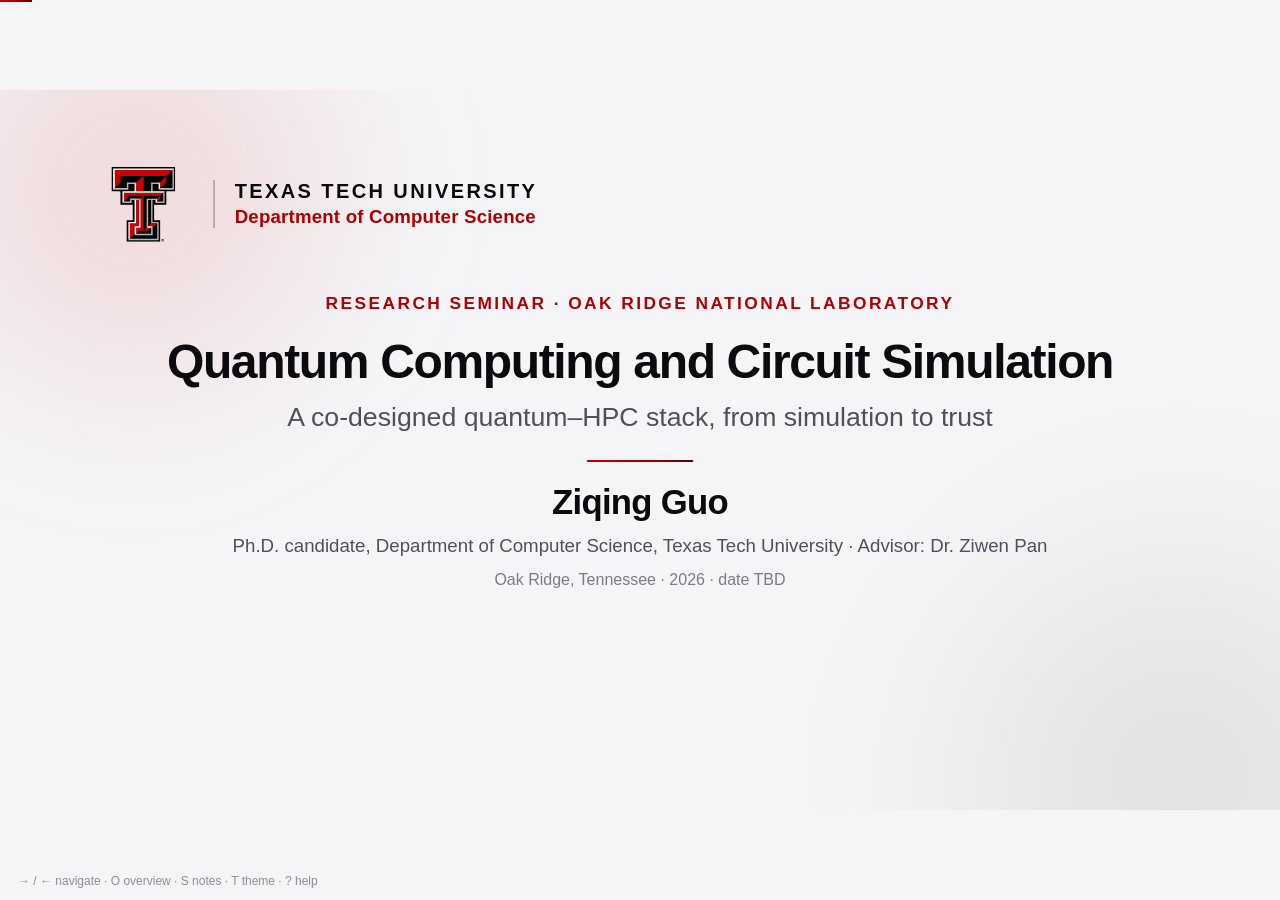
==== commit 83b2a663: "TTU defense deck + modular ORNL deck" ====
--- a/slides-ornl/index.html
+++ b/slides-ornl/index.html
@@ -4,11 +4,12 @@
 <meta charset="utf-8">
 <meta name="viewport" content="width=device-width, initial-scale=1, viewport-fit=cover">
 <meta name="color-scheme" content="dark light">
-<meta name="description" content="Ph.D. defense slides: Scaling Quantum Computing Across the Stack — Ziqing Guo, Texas Tech University.">
-<title>ORNL Quantum Stack Talk</title>
+<meta name="description" content="ORNL research seminar: Quantum Computing and Circuit Simulation — a co-designed quantum–HPC stack. Ziqing Guo, Texas Tech University.">
+<title>ORNL seminar — Quantum Computing and Circuit Simulation</title>
 <!--
-  Ph.D. defense deck — Ziqing Guo, Texas Tech University (Computer Science)
-  "Scaling Quantum Computing Across the Stack"
+  Built by scripts/build_deck.py from deck.json — edit the manifest, not this file.
+  Ph.D. defense deck — Ziqing Guo, Texas Tech University (Computer Science), October 9, 2026
+  "Quantum Computing and Circuit Simulation"
 
   Single self-contained file: vanilla HTML + CSS + JS, no external requests, no build step.
   The deck renders on a fixed 1920x1080 logical stage that is letterboxed into any viewport.
@@ -54,9 +55,11 @@
   --bg:#0b0b0f; --bg2:#14141b; --fg:#f5f5f7; --fg2:#a9a9b6; --fg3:#7a7a88;
   --line:rgba(255,255,255,.13); --line2:rgba(255,255,255,.32);
   --card:rgba(255,255,255,.045); --card2:rgba(255,255,255,.09); --card-on:rgba(255,255,255,.13);
-  --acc1:#ff4d6d; --acc2:#e35fb0; --acc3:#a78bfa; --acc-text:#ff7a90;
-  --grad:linear-gradient(92deg,var(--acc1),var(--acc2) 55%,var(--acc3));
-  --glow1:rgba(224,20,90,.28); --glow2:rgba(124,58,237,.30); --glow3:rgba(0,150,200,.22);
+  /* accent = Texas Tech scarlet (#CC0000); lighter tints on the dark surface so text stays legible */
+  --acc1:#ff4a4a; --acc2:#e00000; --acc3:#ff8a80; --acc-deep:#9b0000; --acc-text:#ff6b6b;
+  --grad:linear-gradient(92deg,var(--acc1),var(--acc2) 60%,var(--acc-deep));
+  --glow1:rgba(204,0,0,.30); --glow2:rgba(120,0,0,.32); --glow3:rgba(204,0,0,.16);
+  --plate:#fff; --plate-line:rgba(0,0,0,.08); --plate-shadow:0 10px 40px rgba(0,0,0,.18);
   --s1:#3987e5; --s2:#d95926; --s3:#199e70; --s4:#c98500; --s5:#d55181; --s6:#9085e9;
   --good:#199e70; --bad:#e66767;
   --mono:"SF Mono",SFMono-Regular,Menlo,Consolas,"Liberation Mono",monospace;
@@ -68,8 +71,9 @@
     --bg:#f5f5f7; --bg2:#ffffff; --fg:#0b0b0f; --fg2:#50505b; --fg3:#7b7b86;
     --line:rgba(0,0,0,.12); --line2:rgba(0,0,0,.34);
     --card:rgba(0,0,0,.035); --card2:rgba(0,0,0,.07); --card-on:rgba(0,0,0,.11);
-    --acc1:#c8102e; --acc2:#b3266f; --acc3:#6d28d9; --acc-text:#b3122e;
-    --glow1:rgba(200,16,46,.13); --glow2:rgba(109,40,217,.14); --glow3:rgba(0,120,180,.12);
+    --acc1:#cc0000; --acc2:#a30000; --acc3:#a30000; --acc-deep:#5a0000; --acc-text:#b00000;
+    --glow1:rgba(204,0,0,.13); --glow2:rgba(0,0,0,.09); --glow3:rgba(204,0,0,.08);
+    --plate:transparent; --plate-line:transparent; --plate-shadow:none;
     --s1:#2a78d6; --s2:#eb6834; --s3:#1baf7a; --s4:#eda100; --s5:#e87ba4; --s6:#4a3aa7;
     --good:#0f8a5f; --bad:#d13c3c;
   }
@@ -79,8 +83,9 @@
   --bg:#f5f5f7; --bg2:#ffffff; --fg:#0b0b0f; --fg2:#50505b; --fg3:#7b7b86;
   --line:rgba(0,0,0,.12); --line2:rgba(0,0,0,.34);
   --card:rgba(0,0,0,.035); --card2:rgba(0,0,0,.07); --card-on:rgba(0,0,0,.11);
-  --acc1:#c8102e; --acc2:#b3266f; --acc3:#6d28d9; --acc-text:#b3122e;
-  --glow1:rgba(200,16,46,.13); --glow2:rgba(109,40,217,.14); --glow3:rgba(0,120,180,.12);
+  --acc1:#cc0000; --acc2:#a30000; --acc3:#a30000; --acc-deep:#5a0000; --acc-text:#b00000;
+  --glow1:rgba(204,0,0,.13); --glow2:rgba(0,0,0,.09); --glow3:rgba(204,0,0,.08);
+  --plate:transparent; --plate-line:transparent; --plate-shadow:none;
   --s1:#2a78d6; --s2:#eb6834; --s3:#1baf7a; --s4:#eda100; --s5:#e87ba4; --s6:#4a3aa7;
   --good:#0f8a5f; --bad:#d13c3c;
 }
@@ -125,6 +130,21 @@
 .g2{width:1000px;height:1000px;right:-350px;bottom:-450px;background:radial-gradient(circle,var(--glow2),transparent 70%)}
 .g3{width:800px;height:800px;right:-200px;top:-300px;background:radial-gradient(circle,var(--glow3),transparent 70%)}
 .hair{height:1px;background:var(--line);margin:28px 0}
+/* Texas Tech / Department of Computer Science lockup, top-left of the title slide. The official 4-colour Double T
+   sits on a white plate in the dark theme (its black outline needs it) and directly on the light surface otherwise. */
+.lockup{position:absolute;left:140px;top:96px;z-index:3;display:flex;align-items:center;gap:30px}
+.lockup .logo-plate{display:flex;align-items:center;justify-content:center;width:150px;height:150px;border-radius:30px;background:var(--plate);border:1px solid var(--plate-line);box-shadow:var(--plate-shadow)}
+.lockup .logo-plate svg{width:96px;height:113px;display:block}
+.lockup .wm{display:flex;flex-direction:column;gap:6px;border-left:2px solid var(--line2);padding-left:30px}
+.lockup .wm b{font-size:30px;font-weight:700;letter-spacing:.12em;text-transform:uppercase;color:var(--fg);line-height:1.1}
+.lockup .wm span{font-size:28px;font-weight:600;color:var(--acc-text);letter-spacing:.01em;line-height:1.2}
+.title-slide .who{display:flex;flex-direction:column;gap:8px;align-items:center}
+/* small Double T, top-right of every slide after the title (injected by the engine, next to the page number) */
+.brand{position:absolute;right:140px;top:88px;z-index:3;display:flex;align-items:center;justify-content:center;width:48px;height:48px;border-radius:12px;background:var(--plate);border:1px solid var(--plate-line)}
+.brand svg{width:30px;height:35px;display:block}
+/* on-slide page number (top-right, every slide after the title; injected by the engine so it follows the slide order) */
+.pg{position:absolute;right:210px;top:100px;font-family:var(--mono);font-size:22px;letter-spacing:.06em;color:var(--fg3);font-variant-numeric:tabular-nums;z-index:3;white-space:nowrap}
+.pg b{color:var(--fg2);font-weight:600}
 
 /* ---------- cards & grids ---------- */
 .row{display:flex;gap:28px;align-items:stretch}
@@ -239,7 +259,7 @@
 /* ---------- global UI ---------- */
 .ui{font-family:var(--sans)}
 #progress{position:fixed;left:0;top:0;height:2px;background:var(--grad);width:0;z-index:20;transition:width .4s cubic-bezier(.32,.72,0,1)}
-#counter{position:fixed;right:18px;bottom:12px;font-size:13px;color:var(--fg3);z-index:20;font-variant-numeric:tabular-nums;letter-spacing:.04em;user-select:none}
+#counter{display:none} /* superseded by the on-slide .pg page number */
 #hint{position:fixed;left:18px;bottom:12px;font-size:12px;color:var(--fg3);z-index:20;opacity:.85;transition:opacity 1s}
 #hint.hide{opacity:0}
 @media (max-width:760px){#hint{display:none}}
@@ -287,8 +307,9 @@
   :root{color-scheme:light;
     --bg:#ffffff; --bg2:#ffffff; --fg:#0b0b0f; --fg2:#50505b; --fg3:#7b7b86;
     --line:rgba(0,0,0,.14); --line2:rgba(0,0,0,.36); --card:rgba(0,0,0,.035); --card2:rgba(0,0,0,.07); --card-on:rgba(0,0,0,.11);
-    --acc1:#c8102e; --acc2:#b3266f; --acc3:#6d28d9; --acc-text:#b3122e;
+    --acc1:#cc0000; --acc2:#a30000; --acc3:#a30000; --acc-deep:#5a0000; --acc-text:#b00000;
     --glow1:transparent; --glow2:transparent; --glow3:transparent;
+    --plate:transparent; --plate-line:transparent; --plate-shadow:none;
     --s1:#2a78d6; --s2:#eb6834; --s3:#1baf7a; --s4:#eda100; --s5:#e87ba4; --s6:#4a3aa7}
   html,body{overflow:visible;height:auto;background:#fff}
   #viewport{position:static;overflow:visible}
@@ -306,458 +327,258 @@
 <div id="stage">
 <section class="slide title-slide" data-id="title" data-morph-group="intro" data-title="Title">
 <div class="glow g1"></div><div class="glow g2"></div>
+<div class="lockup"><div class="logo-plate"><svg viewBox="0 0 85.9 100.7" role="img" aria-label="Texas Tech University"><use href="#ttu-dt"></use></svg></div>
+  <div class="wm"><b>Texas Tech University</b><span>Department of Computer Science</span></div></div>
 <div class="body center">
-  <div class="kicker">Ph.D. Defense · Department of Computer Science · Texas Tech University</div>
-  <h1 class="md" data-morph="title" style="margin-top:34px;max-width:1500px">Scaling Quantum Computing Across the Stack</h1>
-  <p class="lead" style="max-width:1460px">GPU-Accelerated Circuit Simulation, Hardware-Aware Algorithms, Quantum Learning, and Verifiable Error Correction for the Post-Quantum Era</p>
-  <div class="hair" style="width:160px;margin:44px auto 36px;background:var(--grad);height:3px;border-radius:2px"></div>
+  <div class="kicker">Research seminar · Oak Ridge National Laboratory</div>
+  <h1 class="md" data-morph="title" style="margin-top:34px;max-width:1500px">Quantum Computing and Circuit Simulation</h1>
+  <p class="lead" style="max-width:1460px;margin-top:18px">A co-designed quantum–HPC stack, from simulation to trust</p>
+  <div class="hair" style="width:160px;margin:38px auto 30px;background:var(--grad);height:3px;border-radius:2px"></div>
   <h2 data-morph="name" style="font-size:52px">Ziqing Guo</h2>
-  <p class="small" style="margin-top:14px">Advisor &amp; committee chair: Ziwen Pan, Ph.D. · Committee: [Member], Ph.D. · [Member], Ph.D. · [Member], Ph.D.</p>
-  <p class="tiny" style="margin-top:10px">Month DD, 2027 · Lubbock, Texas</p>
+  <div class="who" style="margin-top:16px"><p class="small">Ph.D. candidate, Department of Computer Science, Texas Tech University · Advisor: Dr. Ziwen Pan</p><p class="tiny" style="margin-top:6px">Oak Ridge, Tennessee · 2026 · date TBD</p></div>
 </div>
-<aside class="notes">Good morning, and thank you to the committee for being here. My dissertation argues that useful quantum computation is delivered by a co-designed stack, not by a quantum processor alone. Over the next fifty minutes I will walk through five layers of that stack and the ten papers behind them.</aside>
-</section>
-<section class="slide " data-id="thesis" data-morph-group="intro" data-title="Thesis statement">
+<aside class="notes">Thank you for having me. I am a Ph.D. candidate at Texas Tech, and this talk is the HPC-facing half of my dissertation: how classical high-performance computing surrounds a quantum processor at every layer, from GPU simulation of 42-qubit circuits on a thousand A100s to the cost accounting that says when the quantum step is worth it. About 35 minutes of material, then I would like to spend the rest on how this maps onto Frontier and OLCF.</aside>
+</section>
+<section class="slide" data-id="thesis" data-morph-group="intro" data-title="Thesis statement">
 <div class="glow g3"></div>
-<p class="tiny" data-morph="title" style="letter-spacing:.1em;text-transform:uppercase">Scaling Quantum Computing Across the Stack</p>
+<p class="tiny" data-morph="title" style="letter-spacing:.1em;text-transform:uppercase">Quantum Computing and Circuit Simulation</p>
 <div class="body">
   <div class="kicker">Thesis statement</div>
   <h1 class="md" style="font-size:66px;line-height:1.16;max-width:1640px;margin-top:26px">Useful quantum computation in the coming decade will be delivered not by a quantum processor alone but by a <span class="grad">co-designed stack</span> in which classical high-performance computing surrounds the QPU at every layer.</h1>
 </div><div class="sec" data-morph="sec">Introduction</div>
 <aside class="notes">This is the thesis in one sentence, taken verbatim from the dissertation. The word to underline is co-designed: HPC is not a stopgap until hardware improves, it is a permanent part of how quantum programs are developed, run and trusted. Each of the following sections adds one layer to that stack.</aside>
 </section>
-<section class="slide " data-id="stack" data-morph-group="intro" data-title="The five-layer stack">
-<div class="hd"><div class="kicker " data-morph="kicker">The co-designed stack</div><h1 class="">Five layers around the QPU</h1></div><div class="body top" style="margin-top:20px"><div class="stack"><div class="card"><div class="bg" data-morph="L1-bg"></div><div class="idx">01 · RQ1 · Scale</div><h3 data-morph="L1-t">Simulation</h3><p>GPU-accelerated simulation to develop, verify and calibrate circuits at scales the hardware cannot yet reach.</p></div><div class="card"><div class="bg" data-morph="L2-bg"></div><div class="idx">02 · RQ2 · Noise</div><h3 data-morph="L2-t">Algorithms</h3><p>Hardware-aware algorithm design that replaces black-box variational optimization with structure derived from the problem and the device.</p></div><div class="card"><div class="bg" data-morph="L3-bg"></div><div class="idx">03 · RQ3 · Data</div><h3 data-morph="L3-t">Data encoding</h3><p>Structured, vectorized data encodings that make the classical–quantum data interface efficient and learnable.</p></div><div class="card"><div class="bg" data-morph="L4-bg"></div><div class="idx">04 · RQ4 · Synthesis</div><h3 data-morph="L4-t">Synthesis</h3><p>AI/HPC-driven synthesis that compiles toward fault-tolerant resource budgets.</p></div><div class="card"><div class="bg" data-morph="L5-bg"></div><div class="idx">05 · RQ5 · Trust</div><h3 data-morph="L5-t">Trust</h3><p>Security-aware error correction and post-quantum cryptography, so the stack can be trusted on shared cloud hardware.</p></div></div></div><div class="sec" data-morph="sec">Introduction</div>
-<aside class="notes">These five cards are the map for the whole talk; they will come back as a small rail on every section divider so you always know where we are. Layers one and two are about scale and noise, layer three is the data interface, layer four is synthesis and cost, and layer five is trust. Each layer maps onto exactly one research question.</aside>
-</section>
-<section class="slide " data-id="agenda" data-morph-group="intro" data-title="Agenda">
-<div class="hd"><div class="kicker " data-morph="kicker">Agenda</div><h1 class="">Where we are going</h1></div>
-<div class="body top" style="margin-top:14px">
-  <div class="layer-rows compact">
-    <div class="card"><div class="bg"></div><div class="idx">I–II</div><h3>Motivation</h3><p>Four walls (scale, noise, data, trust) and five research questions</p></div>
-    <div class="card"><div class="bg" data-morph="L1-bg"></div><div class="idx">III</div><h3 data-morph="L1-t">Simulation</h3><p>Chapter III · Q-GEAR: Qiskit → CUDA-Q simulation on Perlmutter</p></div><div class="card"><div class="bg" data-morph="L2-bg"></div><div class="idx">IV</div><h3 data-morph="L2-t">Algorithms</h3><p>Chapter IV · DEAL and QAWA on IBM Heron processors</p></div><div class="card"><div class="bg" data-morph="L3-bg"></div><div class="idx">V</div><h3 data-morph="L3-t">Data encoding</h3><p>Chapter V · QPIE, VQT, ShardQ and NNQA</p></div><div class="card"><div class="bg" data-morph="L4-bg"></div><div class="idx">VI</div><h3 data-morph="L4-t">Synthesis</h3><p>Chapter VI · RubriQ and measurement/reload cost accounting</p></div><div class="card"><div class="bg" data-morph="L5-bg"></div><div class="idx">VII–VIII</div><h3 data-morph="L5-t">Trust</h3><p>Chapters VII–VIII · QEC randomness audit and the PQC module</p></div>
-    <div class="card"><div class="bg"></div><div class="idx">IX</div><h3>Closing</h3><p>Answers to RQ1–RQ5, limitations, future work</p></div>
-  </div>
-</div><div class="sec" data-morph="sec">Introduction</div>
-<aside class="notes">The agenda follows the chapter order of the dissertation. I will spend the most time on Chapters III and V, which carry the largest experimental results, and keep the security chapters compact. Backup slides hold the hardware tables and pseudo-code if the committee wants detail.</aside>
-</section>
-<section class="slide " data-id="wall" data-morph-group="intro" data-title="The simulation wall">
+<section class="slide" data-id="stack" data-morph-group="intro" data-title="The five-layer stack">
+<div class="hd"><div class="kicker " data-morph="kicker">The co-designed stack · roadmap for this talk</div><h1 class="">Five layers around the QPU</h1></div><div class="body top" style="margin-top:20px"><div class="stack"><div class="card"><div class="bg" data-morph="L1-bg"></div><div class="idx">01 · Scale</div><h3 data-morph="L1-t">Simulation</h3><p>GPU simulation beyond hardware reach</p></div><div class="card"><div class="bg" data-morph="L2-bg"></div><div class="idx">02 · Noise</div><h3 data-morph="L2-t">Algorithms</h3><p>Structure from problem and device, not black-box search</p></div><div class="card"><div class="bg" data-morph="L3-bg"></div><div class="idx">03 · Data</div><h3 data-morph="L3-t">Data encoding</h3><p>Vectorized, learnable data loading</p></div><div class="card"><div class="bg" data-morph="L4-bg"></div><div class="idx">04 · Synthesis</div><h3 data-morph="L4-t">Synthesis</h3><p>AI/HPC synthesis within fault-tolerant budgets</p></div><div class="card"><div class="bg" data-morph="L5-bg"></div><div class="idx">05 · Trust</div><h3 data-morph="L5-t">Trust</h3><p>Auditable QEC and post-quantum cryptography</p></div></div></div><div class="sec" data-morph="sec">Introduction</div>
+<aside class="notes">These five cards are the map for the talk; they come back as a rail on every section divider. I will spend the most time on the two layers where the HPC facility does the heavy lifting: simulation and synthesis. Algorithms, data encoding and trust each get one headline result; the rest is in the backup slides.</aside>
+</section>
+<section class="slide" data-id="wall" data-morph-group="intro" data-title="The simulation wall">
 <div class="hd"><div class="kicker " data-morph="kicker">Motivation · Scale</div><h1 class="">The simulation wall</h1></div>
 <div class="body top" style="margin-top:12px"><div class="row" style="align-items:center">
   <div class="col" style="width:560px;gap:28px">
-    <div class="card stat"><div class="bg"></div><div class="num grad">2<sup style="font-size:.55em">n</sup> × 16 B</div><div class="lbl">amplitudes × bytes per complex double: the exact state vector doubles with every qubit</div></div>
-    <div class="card stat"><div class="bg"></div><div class="num sm">42 q ≈ 70 TB</div><div class="lbl">one 40 GB A100 holds 32 qubits; a 512 GB CPU node needs ≈24 h for a 34-qubit random circuit</div></div>
+    <div class="card stat"><div class="bg"></div><div class="num grad">2<sup style="font-size:.55em">n</sup> × 16 B</div><div class="lbl">state-vector memory doubles with every qubit</div></div>
+    <div class="card stat"><div class="bg"></div><div class="num sm">42 q ≈ 70 TB</div><div class="lbl">one 40 GB A100: 32 qubits · one CPU node: 34 qubits in ≈24 h</div></div>
   </div>
-  <div class="grow"><svg class="fig" viewBox="0 0 1000 560" width="1000" height="560" role="img"><path d="M 130.0 470.0 L 960.0 470.0" class="grid"/><text x="114" y="478" class="t3" text-anchor="end">1 GB</text><path d="M 130.0 386.0 L 960.0 386.0" class="grid"/><text x="114" y="394" class="t3" text-anchor="end">10 GB</text><path d="M 130.0 302.0 L 960.0 302.0" class="grid"/><text x="114" y="310" class="t3" text-anchor="end">100 GB</text><path d="M 130.0 218.0 L 960.0 218.0" class="grid"/><text x="114" y="226" class="t3" text-anchor="end">1 TB</text><path d="M 130.0 134.0 L 960.0 134.0" class="grid"/><text x="114" y="142" class="t3" text-anchor="end">10 TB</text><path d="M 130.0 50.0 L 960.0 50.0" class="grid"/><text x="114" y="58" class="t3" text-anchor="end">100 TB</text><path d="M 130.0 335.4 L 960.0 335.4" class="ref"/><text x="142" y="325.427" class="t3">A100 · 40 GB</text><path d="M 130.0 242.4 L 960.0 242.4" class="ref"/><text x="142" y="232.421" class="t3">CPU node · 512 GB</text><rect x="177.769" y="467.404" width="96" height="2.59559" rx="6" class="s1"/><text x="225.769" y="453.404" text-anchor="middle">1.1 GB</text><text x="225.769" y="506" class="t2" text-anchor="middle">26</text><rect x="337.385" y="366.258" width="96" height="103.742" rx="6" class="s1"/><text x="385.385" y="352.258" text-anchor="middle">17 GB</text><text x="385.385" y="506" class="t2" text-anchor="middle">30</text><rect x="497" y="265.112" width="96" height="204.888" rx="6" class="s1"/><text x="545" y="251.112" text-anchor="middle">275 GB</text><text x="545" y="506" class="t2" text-anchor="middle">34</text><rect x="656.615" y="163.966" width="96" height="306.034" rx="6" class="s1"/><text x="704.615" y="149.966" text-anchor="middle">4.4 TB</text><text x="704.615" y="506" class="t2" text-anchor="middle">38</text><rect x="816.231" y="62.8201" width="96" height="407.18" rx="6" class="s1"/><text x="864.231" y="48.8201" text-anchor="middle">70 TB</text><text x="864.231" y="506" class="t2" text-anchor="middle">42</text><path d="M 130.0 470.0 L 960.0 470.0" class="ax"/><text x="545" y="548" class="t3" text-anchor="middle">qubits n</text><text x="40" y="22" class="t3">state-vector memory (2ⁿ × 16 B, log scale)</text></svg></div>
+  <div class="grow"><svg class="fig" viewBox="0 0 1000 560" width="1000" height="560" role="img"><path d="M 130.0 470.0 L 960.0 470.0" class="grid"></path><text x="114" y="478" class="t3" text-anchor="end">1 GB</text><path d="M 130.0 386.0 L 960.0 386.0" class="grid"></path><text x="114" y="394" class="t3" text-anchor="end">10 GB</text><path d="M 130.0 302.0 L 960.0 302.0" class="grid"></path><text x="114" y="310" class="t3" text-anchor="end">100 GB</text><path d="M 130.0 218.0 L 960.0 218.0" class="grid"></path><text x="114" y="226" class="t3" text-anchor="end">1 TB</text><path d="M 130.0 134.0 L 960.0 134.0" class="grid"></path><text x="114" y="142" class="t3" text-anchor="end">10 TB</text><path d="M 130.0 50.0 L 960.0 50.0" class="grid"></path><text x="114" y="58" class="t3" text-anchor="end">100 TB</text><path d="M 130.0 335.4 L 960.0 335.4" class="ref"></path><text x="142" y="325.427" class="t3">A100 · 40 GB</text><path d="M 130.0 242.4 L 960.0 242.4" class="ref"></path><text x="142" y="232.421" class="t3">CPU node · 512 GB</text><rect x="177.769" y="467.404" width="96" height="2.59559" rx="6" class="s1"></rect><text x="225.769" y="453.404" text-anchor="middle">1.1 GB</text><text x="225.769" y="506" class="t2" text-anchor="middle">26</text><rect x="337.385" y="366.258" width="96" height="103.742" rx="6" class="s1"></rect><text x="385.385" y="352.258" text-anchor="middle">17 GB</text><text x="385.385" y="506" class="t2" text-anchor="middle">30</text><rect x="497" y="265.112" width="96" height="204.888" rx="6" class="s1"></rect><text x="545" y="251.112" text-anchor="middle">275 GB</text><text x="545" y="506" class="t2" text-anchor="middle">34</text><rect x="656.615" y="163.966" width="96" height="306.034" rx="6" class="s1"></rect><text x="704.615" y="149.966" text-anchor="middle">4.4 TB</text><text x="704.615" y="506" class="t2" text-anchor="middle">38</text><rect x="816.231" y="62.8201" width="96" height="407.18" rx="6" class="s1"></rect><text x="864.231" y="48.8201" text-anchor="middle">70 TB</text><text x="864.231" y="506" class="t2" text-anchor="middle">42</text><path d="M 130.0 470.0 L 960.0 470.0" class="ax"></path><text x="545" y="548" class="t3" text-anchor="middle">qubits n</text><text x="40" y="22" class="t3">state-vector memory (2ⁿ × 16 B, log scale)</text></svg></div>
 </div></div><div class="sec" data-morph="sec">Introduction</div>
 <aside class="notes">Exact state-vector simulation is the reference tool for developing and verifying circuits, but its memory doubles per qubit. At 42 qubits the state alone is about seventy terabytes in double precision, far beyond any single node. The question for RQ1 is how far HPC can push this and whether a Qiskit program can use that capability without being rewritten.</aside>
-</section>
-<section class="slide " data-id="noise" data-morph-group="intro" data-title="Noise">
-<div class="hd"><div class="kicker " data-morph="kicker">Motivation · Noise</div><h1 class="">Noise punishes depth and iteration</h1><p class="lead">Every extra two-qubit gate is paid in fidelity; every extra optimizer step is paid in shots.</p></div>
-<div class="body top" style="margin-top:26px"><div class="row"><div class="card stat"><div class="bg"></div><div class="num ">1.46×10<sup style='font-size:.5em'>−3</sup></div><div class="lbl">median CZ error on IBM Heron-3 (ibm_pittsburgh), the best device used in this work</div></div><div class="card stat"><div class="bg"></div><div class="num ">≈41–43</div><div class="lbl">CZ gates after which the 20-qubit DEAL circuits degrade on IBM Heron processors</div></div><div class="card stat"><div class="bg"></div><div class="num ">10<sup style='font-size:.5em'>2</sup>–10<sup style='font-size:.5em'>3</sup></div><div class="lbl">circuit executions a black-box VQE needs to fit one polynomial, versus a single execution for direct synthesis (NNQA)</div></div></div></div><div class="sec" data-morph="sec">Introduction</div>
-<aside class="notes">The second wall is noise. Even on the best Heron processor we used, the median two-qubit error is about one and a half per mille, so a 20-qubit optimization circuit stops improving after roughly forty CZ gates. Black-box variational loops multiply this cost by hundreds of executions. RQ2 asks how to exploit problem and hardware structure instead.</aside>
-</section>
-<section class="slide " data-id="interface" data-morph-group="intro" data-title="Data interface and trust">
-<div class="hd"><div class="kicker " data-morph="kicker">Motivation · Data and trust</div><h1 class="">Two walls that are easy to forget</h1></div>
-<div class="body top" style="margin-top:20px"><div class="row" style="gap:32px">
-  <div class="card"><div class="bg"></div><div class="idx">RQ3 · DATA</div><h3>The classical–quantum data interface</h3>
-    <p>Loading N values needs Θ(N) CNOTs even with a vectorized QCrank-style loader, and reading n-qubit correlations back by tomography needs O(n²) measurements. If the interface is not structured and learnable, no learning model built on top of it is shot-efficient.</p></div>
-  <div class="card"><div class="bg"></div><div class="idx">RQ5 · TRUST</div><h3>Trust on shared cloud QPUs</h3>
-    <p>A fixed, public error-correction encoder gives a co-located fault-injection adversary a reusable target. Randomness standards such as FIPS 140-3 and SP 800-90A govern classical modules, but nothing yet audits the randomness inside quantum error correction.</p></div>
-</div></div><div class="sec" data-morph="sec">Introduction</div>
-<aside class="notes">Two further walls motivate the later chapters. The data interface: getting classical data into and out of a QPU dominates the cost of quantum learning. And trust: once error-corrected computation runs on shared cloud hardware, the encoder itself becomes a security surface. These motivate RQ3 and RQ5.</aside>
-</section>
-<section class="slide " data-id="rqs" data-morph-group="intro" data-title="Research questions">
-<div class="hd"><div class="kicker " data-morph="kicker">Five research questions</div><h1 class="">What this dissertation asks</h1></div><div class="body top rq" style="margin-top:12px"><div class="layer-rows compact"><div class="card"><div class="bg" data-morph="L1-bg"></div><div class="idx">RQ1 · Scale</div><h3 data-morph="L1-t">Simulation</h3><p>How far can classical HPC push exact circuit simulation, and how do we make that capability usable without rewriting quantum programs?</p></div><div class="card"><div class="bg" data-morph="L2-bg"></div><div class="idx">RQ2 · Noise</div><h3 data-morph="L2-t">Algorithms</h3><p>How can optimization algorithms on NISQ devices exploit problem and hardware structure instead of black-box parameter search?</p></div><div class="card"><div class="bg" data-morph="L3-bg"></div><div class="idx">RQ3 · Data</div><h3 data-morph="L3-t">Data encoding</h3><p>How should classical data enter and leave a quantum processor so that learning models are shot-efficient, hardware-compatible and trainable?</p></div><div class="card"><div class="bg" data-morph="L4-bg"></div><div class="idx">RQ4 · Synthesis</div><h3 data-morph="L4-t">Synthesis</h3><p>Can learned, HPC-scale synthesis produce circuits that respect fault-tolerant resource budgets, and what does honest cost accounting say about end-to-end quantum advantage?</p></div><div class="card"><div class="bg" data-morph="L5-bg"></div><div class="idx">RQ5 · Trust</div><h3 data-morph="L5-t">Trust</h3><p>How do we make error-corrected computation on shared cloud QPUs auditable and secure, and how does that connect to post-quantum cryptography standards?</p></div></div></div><div class="sec" data-morph="sec">Introduction</div>
-<aside class="notes">Here are the five research questions verbatim. RQ1 is about scale, RQ2 about noise, RQ3 about data, RQ4 about synthesis and honest cost accounting, and RQ5 about trust. Each one is answered by one chapter, and I will return to this list at the end with the answers.</aside>
-</section>
-<section class="slide " data-id="contrib" data-morph-group="intro" data-title="Contributions">
-<div class="hd"><div class="kicker " data-morph="kicker">Contributions at a glance</div><h1 class="">Ten papers, one software release</h1></div>
-<div class="body top" style="margin-top:8px"><div class="layer-rows compact"><div class="card"><div class="bg" data-morph="L1-bg"></div><div class="idx">III</div><h3 data-morph="L1-t">Simulation</h3><p><b>Q-GEAR</b>: Qiskit → CUDA-Q kernels, 42 qubits on 1,024 A100s, ≈400× faster than a CPU node</p></div><div class="card"><div class="bg" data-morph="L2-bg"></div><div class="idx">IV</div><h3 data-morph="L2-t">Algorithms</h3><p><b>DEAL</b> and <b>QAWA</b>: direct angle mapping with adaptive ZNE; a data-traceable oracle with O(n) CNOT depth</p></div><div class="card"><div class="bg" data-morph="L3-bg"></div><div class="idx">V</div><h3 data-morph="L3-t">Data encoding</h3><p><b>QPIE, VQT, ShardQ, NNQA</b>: vectorized encodings for learning, attention, circuit cutting and exact arithmetic</p></div><div class="card"><div class="bg" data-morph="L4-bg"></div><div class="idx">VI</div><h3 data-morph="L4-t">Synthesis</h3><p><b>RubriQ</b>: rubric-guided GRPO synthesis (3.31× T-gate compression); a measure–update–reload cost model for nonlinear waves</p></div><div class="card"><div class="bg" data-morph="L5-bg"></div><div class="idx">VII–VIII</div><h3 data-morph="L5-t">Trust</h3><p><b>QEC randomness audit</b> (−86.7% accepted logical disturbance) and a FIPS 140-3 post-quantum cryptography module</p></div></div>
-<div class="chips" style="margin-top:22px">
-  <div class="chip"><div class="bg"></div><span class="d"></span>ICPP ’25</div><div class="chip"><div class="bg"></div><span class="d"></span>QST 2025</div>
-  <div class="chip"><div class="bg"></div><span class="d"></span>IEEE QCE ’25</div><div class="chip"><div class="bg"></div><span class="d"></span>AAAI Symposium ’25</div>
-  <div class="chip"><div class="bg"></div><span class="d"></span>6 arXiv preprints 2025–26</div><div class="chip"><div class="bg"></div><span class="d"></span>Zenodo software release 2026</div>
-</div></div><div class="sec" data-morph="sec">Introduction</div>
-<aside class="notes">Ten papers and preprints plus one software release map onto the five layers. Four are peer-reviewed and published, at ICPP, Quantum Science and Technology, IEEE QCE and the AAAI Symposium Series; six are preprints from 2025 and 2026, one of them under review at npj Quantum Information. Let me now go layer by layer.</aside>
 </section>
 <section class="slide divider" data-id="div-qgear" data-morph-group="intro qgear" data-title="III · Q-GEAR">
 <div class="glow g1"></div><div class="glow g2"></div>
 <div class="body">
-  <div class="kicker">Chapter III · RQ1 Scale</div>
+  <div class="kicker">Layer 1 · Scale</div>
   <h1 class="xl grad" style="width:fit-content">Q-GEAR</h1>
   <p class="lead">GPU-accelerated circuit simulation at HPC scale<br><span class="tiny">Guo, Balewski, Pan · ACM ICPP 2025 · arXiv:2504.03967 · github.com/gzquse/qgear</span></p>
-</div><div class="rail"><div class="chip on"><div class="bg" data-morph="L1-bg"></div><span class="idx">01</span><span data-morph="L1-t">Simulation</span></div><div class="chip"><div class="bg" data-morph="L2-bg"></div><span class="idx">02</span><span data-morph="L2-t">Algorithms</span></div><div class="chip"><div class="bg" data-morph="L3-bg"></div><span class="idx">03</span><span data-morph="L3-t">Data encoding</span></div><div class="chip"><div class="bg" data-morph="L4-bg"></div><span class="idx">04</span><span data-morph="L4-t">Synthesis</span></div><div class="chip"><div class="bg" data-morph="L5-bg"></div><span class="idx">05</span><span data-morph="L5-t">Trust</span></div></div><div class="sec" data-morph="sec">III · Q-GEAR</div>
+</div><div class="rail"><div class="chip on"><div class="bg" data-morph="L1-bg"></div><span class="idx">01</span><span data-morph="L1-t">Simulation</span></div><div class="chip"><div class="bg" data-morph="L2-bg"></div><span class="idx">02</span><span data-morph="L2-t">Algorithms</span></div><div class="chip"><div class="bg" data-morph="L3-bg"></div><span class="idx">03</span><span data-morph="L3-t">Data encoding</span></div><div class="chip"><div class="bg" data-morph="L4-bg"></div><span class="idx">04</span><span data-morph="L4-t">Synthesis</span></div><div class="chip"><div class="bg" data-morph="L5-bg"></div><span class="idx">05</span><span data-morph="L5-t">Trust</span></div></div><div class="sec" data-morph="sec">Simulation · Q-GEAR</div>
 <aside class="notes">Layer one: simulation. Q-GEAR, published at ICPP 2025 with Jan Balewski from NERSC, is the framework that lets a Qiskit circuit run on NVIDIA GPUs at Perlmutter scale without a rewrite. This chapter answers RQ1.</aside>
 </section>
-<section class="slide " data-id="qg-problem" data-morph-group="qgear" data-title="Problem">
-<div class="hd"><div class="kicker " data-morph="kicker">Problem</div><h1 class="">Same circuit, new hardware, no rewrite</h1><p class="lead">Researchers write Qiskit. The fast simulators want something else.</p></div>
-<div class="body top" style="margin-top:26px"><div class="row">
-  <div class="card"><div class="bg"></div><div class="idx">CPU BASELINE</div><h3>2× AMD EPYC 7763</h3><p>128 cores, 512 GB. A 34-qubit random circuit takes about <b>24 hours</b> in a state-vector simulation.</p></div>
-  <div class="card"><div class="bg"></div><div class="idx">GPU SIMULATORS</div><h3>Fast, but fragmented</h3><p>CUDA-Q kernels, Qiskit Aer GPU and PennyLane Lightning each want their own program, environment and job script.</p></div>
-  <div class="card on"><div class="bg"></div><div class="idx">GOAL</div><h3>Transform, containerize, scale</h3><p>Keep the Qiskit program; generate CUDA-Q kernels automatically; ship the stack as Podman/Shifter containers for Slurm on Perlmutter.</p></div>
-</div></div><div class="sec" data-morph="sec">III · Q-GEAR</div>
-<aside class="notes">The starting point is practical. Our baseline CPU node, two EPYC 7763 processors with half a terabyte of memory, needs a day for a 34-qubit random circuit. GPU simulators are much faster, but each expects a different program. Q-GEAR's goal is to keep the Qiskit program and automate the rest.</aside>
-</section>
-<section class="slide " data-id="qg-tensors" data-morph-group="qgear" data-title="Three-tensor encoding">
-<div class="hd"><div class="kicker " data-morph="kicker">Design</div><h1 class="">Circuits become three tensors</h1></div><div class="body top" style="margin-top:10px"><svg class="fig" viewBox="0 0 1640 500" width="1640" height="500" role="img"><path d="M 60.0 90.0 L 480.0 90.0" class="wire"/><text x="44" y="99" class="mono t2" text-anchor="end">q0</text><path d="M 60.0 160.0 L 480.0 160.0" class="wire"/><text x="44" y="169" class="mono t2" text-anchor="end">q1</text><path d="M 60.0 230.0 L 480.0 230.0" class="wire"/><text x="44" y="239" class="mono t2" text-anchor="end">q2</text><path d="M 60.0 300.0 L 480.0 300.0" class="wire"/><text x="44" y="309" class="mono t2" text-anchor="end">q3</text><rect x="88" y="63" width="64" height="54" rx="10" class="gate"/><text x="120" y="99" class="mono" text-anchor="middle">H</text><rect x="88" y="203" width="64" height="54" rx="10" class="gate"/><text x="120" y="239" class="mono" text-anchor="middle">H</text><rect x="161" y="133" width="78" height="54" rx="10" class="gate"/><text x="200" y="169" class="mono" text-anchor="middle">RY</text><path d="M 290.0 90.0 L 290.0 160.0" class="wire"/><circle cx="290.0" cy="90.0" r="7" class="dotf"/><circle cx="290.0" cy="160.0" r="16" class="meas"/><path d="M 274.0 160.0 L 306.0 160.0" class="meas"/><path d="M 290.0 144.0 L 290.0 176.0" class="meas"/><rect x="331" y="273" width="78" height="54" rx="10" class="gate"/><text x="370" y="309" class="mono" text-anchor="middle">RZ</text><path d="M 440.0 230.0 L 440.0 300.0" class="wire"/><circle cx="440.0" cy="230.0" r="7" class="dotf"/><circle cx="440.0" cy="300.0" r="16" class="meas"/><path d="M 424.0 300.0 L 456.0 300.0" class="meas"/><path d="M 440.0 284.0 L 440.0 316.0" class="meas"/><text x="270" y="370" class="t3" text-anchor="middle">Qiskit circuit (H, RY, RZ, U3, CX, CP, SWAP, measure)</text><path d="M 500.0 195.0 L 590.0 195.0" class="arr acc"/><text x="620" y="54" class="h">gate-type tensor</text><text x="1000" y="54" class="t3">int · which gate</text><rect x="620" y="66" width="88" height="60" rx="10" class="box2"/><text x="664" y="104" class="mono" text-anchor="middle">H</text><rect x="716" y="66" width="88" height="60" rx="10" class="box2"/><text x="760" y="104" class="mono" text-anchor="middle">RY</text><rect x="812" y="66" width="88" height="60" rx="10" class="box2"/><text x="856" y="104" class="mono" text-anchor="middle">CX</text><rect x="908" y="66" width="88" height="60" rx="10" class="box2"/><text x="952" y="104" class="mono" text-anchor="middle">RZ</text><rect x="1004" y="66" width="88" height="60" rx="10" class="box2"/><text x="1048" y="104" class="mono" text-anchor="middle">CX</text><text x="1120" y="104" class="t2">…</text><text x="620" y="174" class="h">qubit-index tensor</text><text x="1000" y="174" class="t3">int · control / target</text><rect x="620" y="186" width="88" height="60" rx="10" class="box"/><text x="664" y="224" class="mono" text-anchor="middle">0</text><rect x="716" y="186" width="88" height="60" rx="10" class="box"/><text x="760" y="224" class="mono" text-anchor="middle">1</text><rect x="812" y="186" width="88" height="60" rx="10" class="box"/><text x="856" y="224" class="mono" text-anchor="middle">0,1</text><rect x="908" y="186" width="88" height="60" rx="10" class="box"/><text x="952" y="224" class="mono" text-anchor="middle">3</text><rect x="1004" y="186" width="88" height="60" rx="10" class="box"/><text x="1048" y="224" class="mono" text-anchor="middle">2,3</text><text x="1120" y="224" class="t2">…</text><text x="620" y="294" class="h">parameter tensor</text><text x="1000" y="294" class="t3">float · rotation angles</text><rect x="620" y="306" width="88" height="60" rx="10" class="surface"/><text x="664" y="344" class="mono" text-anchor="middle">–</text><rect x="716" y="306" width="88" height="60" rx="10" class="surface"/><text x="760" y="344" class="mono" text-anchor="middle">θ₁</text><rect x="812" y="306" width="88" height="60" rx="10" class="surface"/><text x="856" y="344" class="mono" text-anchor="middle">–</text><rect x="908" y="306" width="88" height="60" rx="10" class="surface"/><text x="952" y="344" class="mono" text-anchor="middle">θ₂</text><rect x="1004" y="306" width="88" height="60" rx="10" class="surface"/><text x="1048" y="344" class="mono" text-anchor="middle">–</text><text x="1120" y="344" class="t2">…</text><path d="M 1170.0 200.0 L 1250.0 200.0" class="arr acc"/><rect x="1270" y="120" width="300" height="160" rx="18" class="box"/><text x="1420" y="194" class="h" text-anchor="middle">HDF5 file</text><text x="1420" y="230" class="t2" text-anchor="middle">portable, versioned</text><path d="M 1420.0 300.0 L 1420.0 350.0" class="arr acc"/><rect x="1270" y="360" width="300" height="110" rx="18" class="boxon"/><text x="1420" y="409" class="h" text-anchor="middle">CUDA-Q kernel</text><text x="1420" y="445" class="t2" text-anchor="middle">generated per circuit</text></svg></div><p class="fn">Gate set currently supported by the transformer: H, RY, RZ, U3, CX, CP, SWAP and measurement.</p><div class="sec" data-morph="sec">III · Q-GEAR</div>
-<aside class="notes">The transformation starts by flattening the circuit into three aligned tensors: which gate, which qubits, and which angles. The encoding is stored in HDF5, so the same file can drive a CPU run, a single-GPU run, or a thousand-GPU run. From it we generate a CUDA-Q kernel automatically for the gate set shown at the bottom.</aside>
-</section>
-<section class="slide " data-id="qg-pipeline" data-morph-group="qgear" data-title="Pipeline">
-<div class="hd"><div class="kicker " data-morph="kicker">Design</div><h1 class="">The kernel transformation pipeline</h1></div><div class="body top" style="margin-top:30px"><svg class="fig" viewBox="0 0 1640 400" width="1640" height="400" role="img"><rect x="20" y="120" width="236" height="150" rx="18" class="box" data-morph="pipe-0"/><text x="138" y="189" class="h" text-anchor="middle">Qiskit circuit</text><text x="138" y="225" class="t3" text-anchor="middle">user code, unchanged</text><path d="M 260.0 195.0 L 294.0 195.0" class="arr"/><rect x="300" y="120" width="236" height="150" rx="18" class="box" data-morph="pipe-1"/><text x="418" y="189" class="h" text-anchor="middle">Parse</text><text x="418" y="225" class="t3" text-anchor="middle">gate set check</text><path d="M 540.0 195.0 L 574.0 195.0" class="arr"/><rect x="580" y="120" width="236" height="150" rx="18" class="boxon" data-morph="pipe-2"/><text x="698" y="189" class="h" text-anchor="middle">Encode</text><text x="698" y="225" class="t3" text-anchor="middle">three tensors → HDF5</text><path d="M 820.0 195.0 L 854.0 195.0" class="arr"/><rect x="860" y="120" width="236" height="150" rx="18" class="boxon" data-morph="pipe-3"/><text x="978" y="189" class="h" text-anchor="middle">Generate</text><text x="978" y="225" class="t3" text-anchor="middle">CUDA-Q kernel</text><path d="M 1100.0 195.0 L 1134.0 195.0" class="arr"/><rect x="1140" y="120" width="236" height="150" rx="18" class="box" data-morph="pipe-4"/><text x="1258" y="189" class="h" text-anchor="middle">Package</text><text x="1258" y="225" class="t3" text-anchor="middle">Podman / Shifter</text><path d="M 1380.0 195.0 L 1414.0 195.0" class="arr"/><rect x="1420" y="120" width="236" height="150" rx="18" class="box" data-morph="pipe-5"/><text x="1538" y="189" class="h" text-anchor="middle">Run</text><text x="1538" y="225" class="t3" text-anchor="middle">Slurm · multi-GPU MPI</text><text x="20" y="330" class="t2">Q-GEAR automates the middle four boxes; the ends are the user's program and the NERSC scheduler.</text><text x="20" y="372" class="mono t3">python · nbdev package · Apache-2.0 · github.com/gzquse/qgear · containers tuned for Perlmutter (Slurm)</text></svg></div><div class="sec" data-morph="sec">III · Q-GEAR</div>
+<section class="slide" data-id="qg-pipeline" data-morph-group="qgear" data-title="Pipeline">
+<div class="hd"><div class="kicker " data-morph="kicker">Design</div><h1 class="">The kernel transformation pipeline</h1></div><div class="body top" style="margin-top:30px"><svg class="fig" viewBox="0 0 1640 400" width="1640" height="400" role="img"><rect x="20" y="120" width="236" height="150" rx="18" class="box" data-morph="pipe-0"></rect><text x="138" y="189" class="h" text-anchor="middle">Qiskit circuit</text><text x="138" y="225" class="t3" text-anchor="middle">user code, unchanged</text><path d="M 260.0 195.0 L 294.0 195.0" class="arr"></path><rect x="300" y="120" width="236" height="150" rx="18" class="box" data-morph="pipe-1"></rect><text x="418" y="189" class="h" text-anchor="middle">Parse</text><text x="418" y="225" class="t3" text-anchor="middle">gate set check</text><path d="M 540.0 195.0 L 574.0 195.0" class="arr"></path><rect x="580" y="120" width="236" height="150" rx="18" class="boxon" data-morph="pipe-2"></rect><text x="698" y="189" class="h" text-anchor="middle">Encode</text><text x="698" y="225" class="t3" text-anchor="middle">three tensors → HDF5</text><path d="M 820.0 195.0 L 854.0 195.0" class="arr"></path><rect x="860" y="120" width="236" height="150" rx="18" class="boxon" data-morph="pipe-3"></rect><text x="978" y="189" class="h" text-anchor="middle">Generate</text><text x="978" y="225" class="t3" text-anchor="middle">CUDA-Q kernel</text><path d="M 1100.0 195.0 L 1134.0 195.0" class="arr"></path><rect x="1140" y="120" width="236" height="150" rx="18" class="box" data-morph="pipe-4"></rect><text x="1258" y="189" class="h" text-anchor="middle">Package</text><text x="1258" y="225" class="t3" text-anchor="middle">Podman / Shifter</text><path d="M 1380.0 195.0 L 1414.0 195.0" class="arr"></path><rect x="1420" y="120" width="236" height="150" rx="18" class="box" data-morph="pipe-5"></rect><text x="1538" y="189" class="h" text-anchor="middle">Run</text><text x="1538" y="225" class="t3" text-anchor="middle">Slurm · multi-GPU MPI</text><text x="20" y="330" class="t2">Q-GEAR automates the four middle stages.</text><text x="20" y="372" class="mono t3">python · nbdev · Apache-2.0 · github.com/gzquse/qgear</text></svg></div><div class="sec" data-morph="sec">Simulation · Q-GEAR</div>
 <aside class="notes">End to end, the pipeline has six stages, and Q-GEAR automates the four in the middle. The two highlighted stages, encoding and kernel generation, are the contribution; packaging in Podman or Shifter containers is what makes the result reproducible on Perlmutter's Slurm scheduler.</aside>
 </section>
-<section class="slide " data-id="qg-node" data-morph-group="qgear" data-title="Perlmutter node layout">
-<div class="hd"><div class="kicker " data-morph="kicker">Deployment</div><h1 class="">One node to a thousand GPUs</h1></div><div class="body top" style="margin-top:14px"><svg class="fig" viewBox="0 0 1640 580" width="1640" height="580" role="img"><rect x="40" y="40" width="1000" height="520" rx="28" class="box"/><text x="70" y="90" class="h">Perlmutter GPU node</text><text x="70" y="126" class="t3">1 × AMD EPYC CPU · 4 × NVIDIA A100 (40 GB) · NVLink · Slingshot NIC</text><rect x="70" y="170" width="200" height="120" rx="18" class="box2"/><text x="170" y="224" class="h" text-anchor="middle">CPU</text><text x="170" y="260" class="t3" text-anchor="middle">AMD EPYC</text><rect x="330" y="170" width="150" height="120" rx="18" class="boxon"/><text x="405" y="224" class="h" text-anchor="middle">A100 #0</text><text x="405" y="260" class="t3" text-anchor="middle">40 GB</text><path d="M 405.0 290.0 L 405.0 340.0" class="thin"/><rect x="510" y="170" width="150" height="120" rx="18" class="boxon"/><text x="585" y="224" class="h" text-anchor="middle">A100 #1</text><text x="585" y="260" class="t3" text-anchor="middle">40 GB</text><path d="M 585.0 290.0 L 585.0 340.0" class="thin"/><rect x="690" y="170" width="150" height="120" rx="18" class="boxon"/><text x="765" y="224" class="h" text-anchor="middle">A100 #2</text><text x="765" y="260" class="t3" text-anchor="middle">40 GB</text><path d="M 765.0 290.0 L 765.0 340.0" class="thin"/><rect x="870" y="170" width="150" height="120" rx="18" class="boxon"/><text x="945" y="224" class="h" text-anchor="middle">A100 #3</text><text x="945" y="260" class="t3" text-anchor="middle">40 GB</text><path d="M 945.0 290.0 L 945.0 340.0" class="thin"/><path d="M 330.0 340.0 L 1010.0 340.0" class="thin" style="stroke-width:4"/><text x="670" y="380" class="t3" text-anchor="middle">NVLink · state vector sharded across the four GPUs (CUDA-Q multi-GPU)</text><rect x="70" y="420" width="260" height="100" rx="18" class="box2"/><text x="200" y="464" class="h" text-anchor="middle">Slingshot NIC</text><text x="200" y="500" class="t3" text-anchor="middle">to other nodes</text><path d="M 170.0 290.0 L 170.0 420.0" class="thin"/><path d="M 330.0 470.0 L 1040.0 470.0" class="thin"/><path d="M 1060.0 300.0 L 1140.0 300.0" class="arr acc"/><rect x="1170" y="100" width="400" height="330" rx="20" class="box"/><rect x="1194" y="124" width="400" height="330" rx="20" class="box"/><rect x="1218" y="148" width="400" height="330" rx="20" class="box"/><text x="1418" y="235" class="big" text-anchor="middle">… × 256 nodes</text><text x="1418" y="282" class="t2" text-anchor="middle">1,024 A100 GPUs · MPI</text><text x="1418" y="326" class="t3" text-anchor="middle">42-qubit state vector in</text><text x="1418" y="356" class="t3" text-anchor="middle">aggregate GPU memory</text><text x="1418" y="396" class="t3" text-anchor="middle">≈100% GPU utilization</text></svg></div><div class="sec" data-morph="sec">III · Q-GEAR</div>
+<section class="slide" data-id="qg-node" data-morph-group="qgear" data-title="Perlmutter node layout">
+<div class="hd"><div class="kicker " data-morph="kicker">Deployment</div><h1 class="">One node to a thousand GPUs</h1></div><div class="body top" style="margin-top:14px"><svg class="fig" viewBox="0 0 1640 580" width="1640" height="580" role="img"><rect x="40" y="40" width="1000" height="520" rx="28" class="box"></rect><text x="70" y="90" class="h">Perlmutter GPU node</text><text x="70" y="126" class="t3">1 × AMD EPYC CPU · 4 × NVIDIA A100 (40 GB) · NVLink · Slingshot NIC</text><rect x="70" y="170" width="200" height="120" rx="18" class="box2"></rect><text x="170" y="224" class="h" text-anchor="middle">CPU</text><text x="170" y="260" class="t3" text-anchor="middle">AMD EPYC</text><rect x="330" y="170" width="150" height="120" rx="18" class="boxon"></rect><text x="405" y="224" class="h" text-anchor="middle">A100 #0</text><text x="405" y="260" class="t3" text-anchor="middle">40 GB</text><path d="M 405.0 290.0 L 405.0 340.0" class="thin"></path><rect x="510" y="170" width="150" height="120" rx="18" class="boxon"></rect><text x="585" y="224" class="h" text-anchor="middle">A100 #1</text><text x="585" y="260" class="t3" text-anchor="middle">40 GB</text><path d="M 585.0 290.0 L 585.0 340.0" class="thin"></path><rect x="690" y="170" width="150" height="120" rx="18" class="boxon"></rect><text x="765" y="224" class="h" text-anchor="middle">A100 #2</text><text x="765" y="260" class="t3" text-anchor="middle">40 GB</text><path d="M 765.0 290.0 L 765.0 340.0" class="thin"></path><rect x="870" y="170" width="150" height="120" rx="18" class="boxon"></rect><text x="945" y="224" class="h" text-anchor="middle">A100 #3</text><text x="945" y="260" class="t3" text-anchor="middle">40 GB</text><path d="M 945.0 290.0 L 945.0 340.0" class="thin"></path><path d="M 330.0 340.0 L 1010.0 340.0" class="thin" style="stroke-width:4"></path><text x="670" y="380" class="t3" text-anchor="middle">NVLink · state vector sharded across the four GPUs (CUDA-Q multi-GPU)</text><rect x="70" y="420" width="260" height="100" rx="18" class="box2"></rect><text x="200" y="464" class="h" text-anchor="middle">Slingshot NIC</text><text x="200" y="500" class="t3" text-anchor="middle">to other nodes</text><path d="M 170.0 290.0 L 170.0 420.0" class="thin"></path><path d="M 330.0 470.0 L 1040.0 470.0" class="thin"></path><path d="M 1060.0 300.0 L 1140.0 300.0" class="arr acc"></path><rect x="1170" y="100" width="400" height="330" rx="20" class="box"></rect><rect x="1194" y="124" width="400" height="330" rx="20" class="box"></rect><rect x="1218" y="148" width="400" height="330" rx="20" class="box"></rect><text x="1418" y="235" class="big" text-anchor="middle">… × 256 nodes</text><text x="1418" y="282" class="t2" text-anchor="middle">1,024 A100 GPUs · MPI</text><text x="1418" y="326" class="t3" text-anchor="middle">42-qubit state vector in</text><text x="1418" y="356" class="t3" text-anchor="middle">aggregate GPU memory</text><text x="1418" y="396" class="t3" text-anchor="middle">≈100% GPU utilization</text></svg></div><div class="sec" data-morph="sec">Simulation · Q-GEAR</div>
 <aside class="notes">Each Perlmutter GPU node has four 40-gigabyte A100s connected by NVLink, and CUDA-Q's multi-GPU backend shards the state vector across them. Beyond one node, MPI over the Slingshot interconnect lets us aggregate memory across nodes: 256 nodes give 1,024 GPUs, which is where the 42-qubit runs happened at close to full GPU utilization.</aside>
 </section>
-<section class="slide " data-id="qg-time" data-morph-group="qgear" data-title="Time vs qubits">
-<div class="hd"><div class="kicker " data-morph="kicker">Results</div><h1 class="">Hours become minutes</h1></div><div class="body top" style="margin-top:6px"><svg class="fig" viewBox="0 0 1640 600" width="1640" height="600" role="img"><path d="M 170.0 475.8 L 1560.0 475.8" class="grid" data-morph="qg-g-1"/><text x="152" y="483.819" class="t3" text-anchor="end" data-morph="qg-yl-1">1 s</text><path d="M 170.0 395.5 L 1560.0 395.5" class="grid" data-morph="qg-g-10"/><text x="152" y="403.491" class="t3" text-anchor="end" data-morph="qg-yl-10">10 s</text><path d="M 170.0 333.0 L 1560.0 333.0" class="grid" data-morph="qg-g-60"/><text x="152" y="340.984" class="t3" text-anchor="end" data-morph="qg-yl-60">1 min</text><path d="M 170.0 252.7 L 1560.0 252.7" class="grid" data-morph="qg-g-600"/><text x="152" y="260.657" class="t3" text-anchor="end" data-morph="qg-yl-600">10 min</text><path d="M 170.0 190.1 L 1560.0 190.1" class="grid" data-morph="qg-g-3600"/><text x="152" y="198.15" class="t3" text-anchor="end" data-morph="qg-yl-3600">1 h</text><path d="M 170.0 79.3 L 1560.0 79.3" class="grid" data-morph="qg-g-86400"/><text x="152" y="87.2807" class="t3" text-anchor="end" data-morph="qg-yl-86400">24 h</text><path d="M 170.0 500.0 L 1560.0 500.0" class="ax" data-morph="qg-xax"/><path d="M 170.0 500.0 L 170.0 50.0" class="ax" data-morph="qg-yax"/><text x="285.833" y="540" class="t2" text-anchor="middle" data-morph="qg-xt-28">28</text><text x="671.944" y="540" class="t2" text-anchor="middle" data-morph="qg-xt-30">30</text><text x="1058.06" y="540" class="t2" text-anchor="middle" data-morph="qg-xt-32">32</text><text x="1444.17" y="540" class="t2" text-anchor="middle" data-morph="qg-xt-34">34</text><text x="865" y="584" class="t3" text-anchor="middle" data-morph="qg-xlab">qubits</text><text x="40" y="26" class="t3" data-morph="qg-ylab">wall time, random CX-block circuit (log scale)</text><path d="M 285.8 224.4 L 671.9 176.0 L 1058.1 127.6 L 1444.2 79.3" class="ln k1" data-morph="qg-cpu"/><circle cx="285.8" cy="224.4" r="9" class="s1 halo" data-morph="qg-cpu-28"/><circle cx="671.9" cy="176.0" r="9" class="s1 halo" data-morph="qg-cpu-30"/><circle cx="1058.1" cy="127.6" r="9" class="s1 halo" data-morph="qg-cpu-32"/><circle cx="1444.2" cy="79.3" r="9" class="s1 halo" data-morph="qg-cpu-34"/><path d="M 194.0 78.0 L 254.0 78.0" class="ln k1" data-morph="qg-cpu-lg"/><circle cx="224.0" cy="78.0" r="8" class="s1 halo" data-morph="qg-cpu-lgm"/><text x="274" y="87" class="t2" data-morph="qg-cpu-lab">CPU node (128 cores)</text><path d="M 285.8 433.4 L 671.9 385.0 L 1058.1 336.7" class="ln dash k2" data-morph="qg-g1"/><rect x="276.833" y="424.384" width="18" height="18" rx="3" class="s2 halo" data-morph="qg-g1-28"/><rect x="662.944" y="376.022" width="18" height="18" rx="3" class="s2 halo" data-morph="qg-g1-30"/><rect x="1049.06" y="327.66" width="18" height="18" rx="3" class="s2 halo" data-morph="qg-g1-32"/><path d="M 194.0 118.0 L 254.0 118.0" class="ln dash k2" data-morph="qg-g1-lg"/><rect x="216" y="110" width="16" height="16" rx="3" class="s2 halo" data-morph="qg-g1-lgm"/><text x="274" y="127" class="t2" data-morph="qg-g1-lab">1 × A100 (40 GB)</text><path d="M 285.8 478.1 L 671.9 429.7 L 1058.1 381.3 L 1444.2 333.0" class="ln dot k3" data-morph="qg-g4"/><path d="M 285.8 467.7 L 296.2 485.7 L 275.5 485.7 L 285.8 467.7" class="s3 halo" data-morph="qg-g4-28"/><path d="M 671.9 419.4 L 682.3 437.4 L 661.6 437.4 L 671.9 419.4" class="s3 halo" data-morph="qg-g4-30"/><path d="M 1058.1 371.0 L 1068.4 389.0 L 1047.7 389.0 L 1058.1 371.0" class="s3 halo" data-morph="qg-g4-32"/><path d="M 1444.2 322.6 L 1454.5 340.6 L 1433.8 340.6 L 1444.2 322.6" class="s3 halo" data-morph="qg-g4-34"/><path d="M 194.0 158.0 L 254.0 158.0" class="ln dot k3" data-morph="qg-g4-lg"/><path d="M 224.0 148.8 L 233.2 164.8 L 214.8 164.8 L 224.0 148.8" class="s3 halo" data-morph="qg-g4-lgm"/><text x="274" y="167" class="t2" data-morph="qg-g4-lab">4 × A100 (MPI)</text><text x="1444.17" y="57.2807" class="h" text-anchor="middle" data-morph="qg-a1">≈24 h</text><text x="1444.17" y="308.984" class="h" text-anchor="middle" data-morph="qg-a2">≈1 min</text></svg></div><p class="fn">Lines follow the 2ⁿ state-vector scaling law between the reported anchor values (34 qubits: ≈24 h on CPU, ≈1 min on 4 × A100; ≈400× single-GPU speed-up; 32 qubits fit in 40 GB). Intermediate points are illustrative.</p><div class="sec" data-morph="sec">III · Q-GEAR</div>
+<section class="slide" data-id="qg-time" data-morph-group="qgear" data-title="Time vs qubits">
+<div class="hd"><div class="kicker " data-morph="kicker">Results</div><h1 class="">Hours become minutes</h1></div><div class="body top" style="margin-top:6px"><svg class="fig" viewBox="0 0 1640 600" width="1640" height="600" role="img"><path d="M 170.0 475.8 L 1560.0 475.8" class="grid" data-morph="qg-g-1"></path><text x="152" y="483.819" class="t3" text-anchor="end" data-morph="qg-yl-1">1 s</text><path d="M 170.0 395.5 L 1560.0 395.5" class="grid" data-morph="qg-g-10"></path><text x="152" y="403.491" class="t3" text-anchor="end" data-morph="qg-yl-10">10 s</text><path d="M 170.0 333.0 L 1560.0 333.0" class="grid" data-morph="qg-g-60"></path><text x="152" y="340.984" class="t3" text-anchor="end" data-morph="qg-yl-60">1 min</text><path d="M 170.0 252.7 L 1560.0 252.7" class="grid" data-morph="qg-g-600"></path><text x="152" y="260.657" class="t3" text-anchor="end" data-morph="qg-yl-600">10 min</text><path d="M 170.0 190.1 L 1560.0 190.1" class="grid" data-morph="qg-g-3600"></path><text x="152" y="198.15" class="t3" text-anchor="end" data-morph="qg-yl-3600">1 h</text><path d="M 170.0 79.3 L 1560.0 79.3" class="grid" data-morph="qg-g-86400"></path><text x="152" y="87.2807" class="t3" text-anchor="end" data-morph="qg-yl-86400">24 h</text><path d="M 170.0 500.0 L 1560.0 500.0" class="ax" data-morph="qg-xax"></path><path d="M 170.0 500.0 L 170.0 50.0" class="ax" data-morph="qg-yax"></path><text x="285.833" y="540" class="t2" text-anchor="middle" data-morph="qg-xt-28">28</text><text x="671.944" y="540" class="t2" text-anchor="middle" data-morph="qg-xt-30">30</text><text x="1058.06" y="540" class="t2" text-anchor="middle" data-morph="qg-xt-32">32</text><text x="1444.17" y="540" class="t2" text-anchor="middle" data-morph="qg-xt-34">34</text><text x="865" y="584" class="t3" text-anchor="middle" data-morph="qg-xlab">qubits</text><text x="40" y="26" class="t3" data-morph="qg-ylab">wall time, random CX-block circuit (log scale)</text><path d="M 285.8 224.4 L 671.9 176.0 L 1058.1 127.6 L 1444.2 79.3" class="ln k1" data-morph="qg-cpu"></path><circle cx="285.8" cy="224.4" r="9" class="s1 halo" data-morph="qg-cpu-28"></circle><circle cx="671.9" cy="176.0" r="9" class="s1 halo" data-morph="qg-cpu-30"></circle><circle cx="1058.1" cy="127.6" r="9" class="s1 halo" data-morph="qg-cpu-32"></circle><circle cx="1444.2" cy="79.3" r="9" class="s1 halo" data-morph="qg-cpu-34"></circle><path d="M 194.0 78.0 L 254.0 78.0" class="ln k1" data-morph="qg-cpu-lg"></path><circle cx="224.0" cy="78.0" r="8" class="s1 halo" data-morph="qg-cpu-lgm"></circle><text x="274" y="87" class="t2" data-morph="qg-cpu-lab">CPU node (128 cores)</text><path d="M 285.8 433.4 L 671.9 385.0 L 1058.1 336.7" class="ln dash k2" data-morph="qg-g1"></path><rect x="276.833" y="424.384" width="18" height="18" rx="3" class="s2 halo" data-morph="qg-g1-28"></rect><rect x="662.944" y="376.022" width="18" height="18" rx="3" class="s2 halo" data-morph="qg-g1-30"></rect><rect x="1049.06" y="327.66" width="18" height="18" rx="3" class="s2 halo" data-morph="qg-g1-32"></rect><path d="M 194.0 118.0 L 254.0 118.0" class="ln dash k2" data-morph="qg-g1-lg"></path><rect x="216" y="110" width="16" height="16" rx="3" class="s2 halo" data-morph="qg-g1-lgm"></rect><text x="274" y="127" class="t2" data-morph="qg-g1-lab">1 × A100 (40 GB)</text><path d="M 285.8 478.1 L 671.9 429.7 L 1058.1 381.3 L 1444.2 333.0" class="ln dot k3" data-morph="qg-g4"></path><path d="M 285.8 467.7 L 296.2 485.7 L 275.5 485.7 L 285.8 467.7" class="s3 halo" data-morph="qg-g4-28"></path><path d="M 671.9 419.4 L 682.3 437.4 L 661.6 437.4 L 671.9 419.4" class="s3 halo" data-morph="qg-g4-30"></path><path d="M 1058.1 371.0 L 1068.4 389.0 L 1047.7 389.0 L 1058.1 371.0" class="s3 halo" data-morph="qg-g4-32"></path><path d="M 1444.2 322.6 L 1454.5 340.6 L 1433.8 340.6 L 1444.2 322.6" class="s3 halo" data-morph="qg-g4-34"></path><path d="M 194.0 158.0 L 254.0 158.0" class="ln dot k3" data-morph="qg-g4-lg"></path><path d="M 224.0 148.8 L 233.2 164.8 L 214.8 164.8 L 224.0 148.8" class="s3 halo" data-morph="qg-g4-lgm"></path><text x="274" y="167" class="t2" data-morph="qg-g4-lab">4 × A100 (MPI)</text><text x="1444.17" y="57.2807" class="h" text-anchor="middle" data-morph="qg-a1">≈24 h</text><text x="1444.17" y="308.984" class="h" text-anchor="middle" data-morph="qg-a2">≈1 min</text></svg></div><p class="fn">Anchors: 34 q ≈ 24 h (CPU) vs ≈ 1 min (4 × A100); ≈400× on one A100. Lines follow 2ⁿ scaling; intermediate points illustrative.</p><div class="sec" data-morph="sec">Simulation · Q-GEAR</div>
 <aside class="notes">This is the headline scaling result. The 34-qubit random circuit that takes a day on the CPU node runs in about a minute on four A100s within one node. A single A100 is roughly four hundred times faster than the CPU but tops out at 32 qubits because of its 40 gigabytes. The lines between the reported anchor points follow the two-to-the-n scaling law and are illustrative.</aside>
 </section>
-<section class="slide " data-id="qg-scale" data-morph-group="qgear" data-title="Scaling to 42 qubits">
-<div class="hd"><div class="kicker " data-morph="kicker">Results</div><h1 class="">42 qubits on 1,024 A100s</h1></div><div class="body top" style="margin-top:6px"><svg class="fig" viewBox="0 0 1640 600" width="1640" height="600" role="img"><path d="M 170.0 475.8 L 1560.0 475.8" class="grid" data-morph="qg-g-1"/><text x="152" y="483.819" class="t3" text-anchor="end" data-morph="qg-yl-1">1 s</text><path d="M 170.0 395.5 L 1560.0 395.5" class="grid" data-morph="qg-g-10"/><text x="152" y="403.491" class="t3" text-anchor="end" data-morph="qg-yl-10">10 s</text><path d="M 170.0 333.0 L 1560.0 333.0" class="grid" data-morph="qg-g-60"/><text x="152" y="340.984" class="t3" text-anchor="end" data-morph="qg-yl-60">1 min</text><path d="M 170.0 252.7 L 1560.0 252.7" class="grid" data-morph="qg-g-600"/><text x="152" y="260.657" class="t3" text-anchor="end" data-morph="qg-yl-600">10 min</text><path d="M 170.0 190.1 L 1560.0 190.1" class="grid" data-morph="qg-g-3600"/><text x="152" y="198.15" class="t3" text-anchor="end" data-morph="qg-yl-3600">1 h</text><path d="M 170.0 79.3 L 1560.0 79.3" class="grid" data-morph="qg-g-86400"/><text x="152" y="87.2807" class="t3" text-anchor="end" data-morph="qg-yl-86400">24 h</text><path d="M 170.0 500.0 L 1560.0 500.0" class="ax" data-morph="qg-xax"/><path d="M 170.0 500.0 L 170.0 50.0" class="ax" data-morph="qg-yax"/><text x="224.868" y="540" class="t2" text-anchor="middle" data-morph="qg-xt-28">28</text><text x="407.763" y="540" class="t2" text-anchor="middle" data-morph="qg-xt-30">30</text><text x="590.658" y="540" class="t2" text-anchor="middle" data-morph="qg-xt-32">32</text><text x="773.553" y="540" class="t2" text-anchor="middle" data-morph="qg-xt-34">34</text><text x="956.447" y="540" class="t2" text-anchor="middle" data-morph="qg-xt-36">36</text><text x="1139.34" y="540" class="t2" text-anchor="middle" data-morph="qg-xt-38">38</text><text x="1322.24" y="540" class="t2" text-anchor="middle" data-morph="qg-xt-40">40</text><text x="1505.13" y="540" class="t2" text-anchor="middle" data-morph="qg-xt-42">42</text><text x="865" y="584" class="t3" text-anchor="middle" data-morph="qg-xlab">qubits</text><text x="40" y="26" class="t3" data-morph="qg-ylab">wall time, random CX-block circuit (log scale)</text><rect x="773.553" y="50" width="731.579" height="450" rx="0" class="surface" data-morph="qg-region"/><text x="1139.34" y="265" class="h" text-anchor="middle" data-morph="qg-region-t">multi-node CUDA-Q (MPI)</text><text x="1139.34" y="305" class="t2" text-anchor="middle">up to 1,024 × A100 · ≈100% GPU utilization</text><path d="M 590.7 500.0 L 590.7 58.0" class="ref" data-morph="qg-reach-32"/><text x="602.658" y="478" class="t2" data-morph="qg-reach-t-32">32 q · 1 × A100 (40 GB)</text><path d="M 773.6 500.0 L 773.6 58.0" class="ref" data-morph="qg-reach-34"/><text x="785.553" y="442" class="t2" data-morph="qg-reach-t-34">34 q · 4 × A100 (one node)</text><path d="M 1505.1 500.0 L 1505.1 58.0" class="ref" data-morph="qg-reach-42"/><text x="1493.13" y="478" class="t2" text-anchor="end" data-morph="qg-reach-t-42">42 q · 1,024 × A100</text><path d="M 224.9 224.4 L 407.8 176.0 L 590.7 127.6 L 773.6 79.3" class="ln k1" data-morph="qg-cpu"/><circle cx="224.9" cy="224.4" r="9" class="s1 halo" data-morph="qg-cpu-28"/><circle cx="407.8" cy="176.0" r="9" class="s1 halo" data-morph="qg-cpu-30"/><circle cx="590.7" cy="127.6" r="9" class="s1 halo" data-morph="qg-cpu-32"/><circle cx="773.6" cy="79.3" r="9" class="s1 halo" data-morph="qg-cpu-34"/><path d="M 194.0 78.0 L 254.0 78.0" class="ln k1" data-morph="qg-cpu-lg"/><circle cx="224.0" cy="78.0" r="8" class="s1 halo" data-morph="qg-cpu-lgm"/><text x="274" y="87" class="t2" data-morph="qg-cpu-lab">CPU node (128 cores)</text><path d="M 224.9 433.4 L 407.8 385.0 L 590.7 336.7" class="ln dash k2" data-morph="qg-g1"/><rect x="215.868" y="424.384" width="18" height="18" rx="3" class="s2 halo" data-morph="qg-g1-28"/><rect x="398.763" y="376.022" width="18" height="18" rx="3" class="s2 halo" data-morph="qg-g1-30"/><rect x="581.658" y="327.66" width="18" height="18" rx="3" class="s2 halo" data-morph="qg-g1-32"/><path d="M 194.0 118.0 L 254.0 118.0" class="ln dash k2" data-morph="qg-g1-lg"/><rect x="216" y="110" width="16" height="16" rx="3" class="s2 halo" data-morph="qg-g1-lgm"/><text x="274" y="127" class="t2" data-morph="qg-g1-lab">1 × A100 (40 GB)</text><path d="M 224.9 478.1 L 407.8 429.7 L 590.7 381.3 L 773.6 333.0" class="ln dot k3" data-morph="qg-g4"/><path d="M 224.9 467.7 L 235.2 485.7 L 214.5 485.7 L 224.9 467.7" class="s3 halo" data-morph="qg-g4-28"/><path d="M 407.8 419.4 L 418.1 437.4 L 397.4 437.4 L 407.8 419.4" class="s3 halo" data-morph="qg-g4-30"/><path d="M 590.7 371.0 L 601.0 389.0 L 580.3 389.0 L 590.7 371.0" class="s3 halo" data-morph="qg-g4-32"/><path d="M 773.6 322.6 L 783.9 340.6 L 763.2 340.6 L 773.6 322.6" class="s3 halo" data-morph="qg-g4-34"/><path d="M 194.0 158.0 L 254.0 158.0" class="ln dot k3" data-morph="qg-g4-lg"/><path d="M 224.0 148.8 L 233.2 164.8 L 214.8 164.8 L 224.0 148.8" class="s3 halo" data-morph="qg-g4-lgm"/><text x="274" y="167" class="t2" data-morph="qg-g4-lab">4 × A100 (MPI)</text><text x="773.553" y="57.2807" class="h" text-anchor="middle" data-morph="qg-a1">≈24 h</text><text x="773.553" y="308.984" class="h" text-anchor="middle" data-morph="qg-a2">≈1 min</text></svg></div><p class="fn">Same data as the previous slide with the axis extended to the largest circuit simulated: 42 qubits across 1,024 A100 GPUs using CUDA-Q multi-GPU/MPI, at close to 100% GPU utilization.</p><div class="sec" data-morph="sec">III · Q-GEAR</div>
+<section class="slide" data-id="qg-scale" data-morph-group="qgear" data-title="Scaling to 42 qubits">
+<div class="hd"><div class="kicker " data-morph="kicker">Results</div><h1 class="">42 qubits on 1,024 A100s</h1></div><div class="body top" style="margin-top:6px"><svg class="fig" viewBox="0 0 1640 600" width="1640" height="600" role="img"><path d="M 170.0 475.8 L 1560.0 475.8" class="grid" data-morph="qg-g-1"></path><text x="152" y="483.819" class="t3" text-anchor="end" data-morph="qg-yl-1">1 s</text><path d="M 170.0 395.5 L 1560.0 395.5" class="grid" data-morph="qg-g-10"></path><text x="152" y="403.491" class="t3" text-anchor="end" data-morph="qg-yl-10">10 s</text><path d="M 170.0 333.0 L 1560.0 333.0" class="grid" data-morph="qg-g-60"></path><text x="152" y="340.984" class="t3" text-anchor="end" data-morph="qg-yl-60">1 min</text><path d="M 170.0 252.7 L 1560.0 252.7" class="grid" data-morph="qg-g-600"></path><text x="152" y="260.657" class="t3" text-anchor="end" data-morph="qg-yl-600">10 min</text><path d="M 170.0 190.1 L 1560.0 190.1" class="grid" data-morph="qg-g-3600"></path><text x="152" y="198.15" class="t3" text-anchor="end" data-morph="qg-yl-3600">1 h</text><path d="M 170.0 79.3 L 1560.0 79.3" class="grid" data-morph="qg-g-86400"></path><text x="152" y="87.2807" class="t3" text-anchor="end" data-morph="qg-yl-86400">24 h</text><path d="M 170.0 500.0 L 1560.0 500.0" class="ax" data-morph="qg-xax"></path><path d="M 170.0 500.0 L 170.0 50.0" class="ax" data-morph="qg-yax"></path><text x="224.868" y="540" class="t2" text-anchor="middle" data-morph="qg-xt-28">28</text><text x="407.763" y="540" class="t2" text-anchor="middle" data-morph="qg-xt-30">30</text><text x="590.658" y="540" class="t2" text-anchor="middle" data-morph="qg-xt-32">32</text><text x="773.553" y="540" class="t2" text-anchor="middle" data-morph="qg-xt-34">34</text><text x="956.447" y="540" class="t2" text-anchor="middle" data-morph="qg-xt-36">36</text><text x="1139.34" y="540" class="t2" text-anchor="middle" data-morph="qg-xt-38">38</text><text x="1322.24" y="540" class="t2" text-anchor="middle" data-morph="qg-xt-40">40</text><text x="1505.13" y="540" class="t2" text-anchor="middle" data-morph="qg-xt-42">42</text><text x="865" y="584" class="t3" text-anchor="middle" data-morph="qg-xlab">qubits</text><text x="40" y="26" class="t3" data-morph="qg-ylab">wall time, random CX-block circuit (log scale)</text><rect x="773.553" y="50" width="731.579" height="450" rx="0" class="surface" data-morph="qg-region"></rect><text x="1139.34" y="265" class="h" text-anchor="middle" data-morph="qg-region-t">multi-node CUDA-Q (MPI)</text><text x="1139.34" y="305" class="t2" text-anchor="middle">up to 1,024 × A100 · ≈100% GPU utilization</text><path d="M 590.7 500.0 L 590.7 58.0" class="ref" data-morph="qg-reach-32"></path><text x="602.658" y="478" class="t2" data-morph="qg-reach-t-32">32 q · 1 × A100 (40 GB)</text><path d="M 773.6 500.0 L 773.6 58.0" class="ref" data-morph="qg-reach-34"></path><text x="785.553" y="442" class="t2" data-morph="qg-reach-t-34">34 q · 4 × A100 (one node)</text><path d="M 1505.1 500.0 L 1505.1 58.0" class="ref" data-morph="qg-reach-42"></path><text x="1493.13" y="478" class="t2" text-anchor="end" data-morph="qg-reach-t-42">42 q · 1,024 × A100</text><path d="M 224.9 224.4 L 407.8 176.0 L 590.7 127.6 L 773.6 79.3" class="ln k1" data-morph="qg-cpu"></path><circle cx="224.9" cy="224.4" r="9" class="s1 halo" data-morph="qg-cpu-28"></circle><circle cx="407.8" cy="176.0" r="9" class="s1 halo" data-morph="qg-cpu-30"></circle><circle cx="590.7" cy="127.6" r="9" class="s1 halo" data-morph="qg-cpu-32"></circle><circle cx="773.6" cy="79.3" r="9" class="s1 halo" data-morph="qg-cpu-34"></circle><path d="M 194.0 78.0 L 254.0 78.0" class="ln k1" data-morph="qg-cpu-lg"></path><circle cx="224.0" cy="78.0" r="8" class="s1 halo" data-morph="qg-cpu-lgm"></circle><text x="274" y="87" class="t2" data-morph="qg-cpu-lab">CPU node (128 cores)</text><path d="M 224.9 433.4 L 407.8 385.0 L 590.7 336.7" class="ln dash k2" data-morph="qg-g1"></path><rect x="215.868" y="424.384" width="18" height="18" rx="3" class="s2 halo" data-morph="qg-g1-28"></rect><rect x="398.763" y="376.022" width="18" height="18" rx="3" class="s2 halo" data-morph="qg-g1-30"></rect><rect x="581.658" y="327.66" width="18" height="18" rx="3" class="s2 halo" data-morph="qg-g1-32"></rect><path d="M 194.0 118.0 L 254.0 118.0" class="ln dash k2" data-morph="qg-g1-lg"></path><rect x="216" y="110" width="16" height="16" rx="3" class="s2 halo" data-morph="qg-g1-lgm"></rect><text x="274" y="127" class="t2" data-morph="qg-g1-lab">1 × A100 (40 GB)</text><path d="M 224.9 478.1 L 407.8 429.7 L 590.7 381.3 L 773.6 333.0" class="ln dot k3" data-morph="qg-g4"></path><path d="M 224.9 467.7 L 235.2 485.7 L 214.5 485.7 L 224.9 467.7" class="s3 halo" data-morph="qg-g4-28"></path><path d="M 407.8 419.4 L 418.1 437.4 L 397.4 437.4 L 407.8 419.4" class="s3 halo" data-morph="qg-g4-30"></path><path d="M 590.7 371.0 L 601.0 389.0 L 580.3 389.0 L 590.7 371.0" class="s3 halo" data-morph="qg-g4-32"></path><path d="M 773.6 322.6 L 783.9 340.6 L 763.2 340.6 L 773.6 322.6" class="s3 halo" data-morph="qg-g4-34"></path><path d="M 194.0 158.0 L 254.0 158.0" class="ln dot k3" data-morph="qg-g4-lg"></path><path d="M 224.0 148.8 L 233.2 164.8 L 214.8 164.8 L 224.0 148.8" class="s3 halo" data-morph="qg-g4-lgm"></path><text x="274" y="167" class="t2" data-morph="qg-g4-lab">4 × A100 (MPI)</text><text x="773.553" y="57.2807" class="h" text-anchor="middle" data-morph="qg-a1">≈24 h</text><text x="773.553" y="308.984" class="h" text-anchor="middle" data-morph="qg-a2">≈1 min</text></svg></div><p class="fn">Axis extended to the largest run: 42 qubits on 1,024 A100s (CUDA-Q MPI, ≈100% GPU utilization).</p><div class="sec" data-morph="sec">Simulation · Q-GEAR</div>
 <aside class="notes">Extending the axis shows the reach of each configuration: 32 qubits on one GPU, 34 on one node, and 42 qubits across 1,024 GPUs using CUDA-Q's MPI backend. GPU utilization stayed close to one hundred percent, which is the practical evidence that the containerized pipeline is not leaving the hardware idle.</aside>
 </section>
-<section class="slide " data-id="qg-speed" data-morph-group="qgear" data-title="Speed-ups">
-<div class="hd"><div class="kicker " data-morph="kicker">Results</div><h1 class="">Two orders of magnitude faster</h1></div><div class="body top" style="margin-top:20px"><svg class="fig" viewBox="0 0 1640 480" width="1640" height="480" role="img"><path d="M 520.0 40.0 L 520.0 400.0" class="grid"/><text x="520" y="440" class="t3" text-anchor="middle">1×</text><path d="M 846.7 40.0 L 846.7 400.0" class="grid"/><text x="846.667" y="440" class="t3" text-anchor="middle">10×</text><path d="M 1173.3 40.0 L 1173.3 400.0" class="grid"/><text x="1173.33" y="440" class="t3" text-anchor="middle">100×</text><path d="M 1500.0 40.0 L 1500.0 400.0" class="grid"/><text x="1500" y="440" class="t3" text-anchor="middle">1000×</text><text x="494" y="112" class="t2" text-anchor="end">vs CPU node (2 × EPYC 7763), one A100</text><rect x="520" y="70" width="850.006" height="68" rx="6" class="s1" data-morph="su-0"/><text x="1388.01" y="114" class="h">≈400×</text><text x="494" y="228" class="t2" text-anchor="end">vs Qiskit Aer GPU / PennyLane Lightning</text><rect x="520" y="186" width="326.667" height="68" rx="6" class="s2" data-morph="su-1"/><text x="864.667" y="230" class="h">≈10×</text><text x="494" y="344" class="t2" text-anchor="end">QCrank image encoding, small images</text><rect x="520" y="302" width="653.333" height="68" rx="6" class="s3" data-morph="su-2"/><text x="1191.33" y="346" class="h">→100×</text><text x="40" y="24" class="t3">speed-up (log scale)</text></svg></div><p class="fn">Benchmarks: random CX-block circuits with 100–10,000 two-qubit gates (28–34 qubits), QFT up to 22 qubits, and QCrank quantum-image-encoding circuits. QCrank speed-ups approach two orders of magnitude for small images.</p><div class="sec" data-morph="sec">III · Q-GEAR</div>
-<aside class="notes">Across the benchmark suite the GPU path is about two orders of magnitude faster than the CPU node and about an order of magnitude faster than the existing GPU simulators, Aer GPU and Lightning, with essentially no code changes for the user. On QCrank image-encoding circuits, which matter for Chapter V, the speed-up approaches a hundredfold for small images.</aside>
-</section>
-<section class="slide " data-id="qg-table" data-morph-group="qgear" data-title="Benchmark suite and takeaway">
-<div class="hd"><div class="kicker " data-morph="kicker">Benchmark suite and takeaway</div><h1 class="">RQ1: 42 qubits, program unchanged</h1></div>
+<section class="slide" data-id="qg-table" data-morph-group="qgear" data-title="Benchmark suite and takeaway">
+<div class="hd"><div class="kicker " data-morph="kicker">Takeaway · benchmark suite</div><h1 class="">42 qubits, program unchanged</h1></div>
 <div class="body top" style="margin-top:18px">
 <table class="tbl">
-<tr><th>Benchmark</th><th>Qubits</th><th>Two-qubit gates</th><th>Reported result</th></tr>
-<tr><td>Random CX-block circuits</td><td>28–34</td><td>100 – 10,000</td><td>34 q: ≈1 min on 4 × A100 vs ≈24 h on the CPU node; ≈400× on one A100</td></tr>
-<tr><td>Quantum Fourier transform</td><td>up to 22</td><td>—</td><td>runs unchanged through the same pipeline (Q-GEAR notebook demo)</td></tr>
-<tr><td>QCrank quantum image encoding</td><td>small images</td><td>—</td><td>speed-up approaching two orders of magnitude</td></tr>
-<tr><td>Largest run</td><td>42</td><td>—</td><td>1,024 × A100, CUDA-Q multi-GPU/MPI, ≈100% GPU utilization</td></tr>
-</table>
-<p class="lead" style="margin-top:34px;font-size:34px">Q-GEAR is reused downstream: it validated the 20-qubit DEAL circuits before hardware submission and runs the CUDA-Q evaluator inside RubriQ's training loop.</p>
-</div><div class="rail"><div class="chip on"><div class="bg" data-morph="L1-bg"></div><span class="idx">01</span><span data-morph="L1-t">Simulation</span></div><div class="chip"><div class="bg" data-morph="L2-bg"></div><span class="idx">02</span><span data-morph="L2-t">Algorithms</span></div><div class="chip"><div class="bg" data-morph="L3-bg"></div><span class="idx">03</span><span data-morph="L3-t">Data encoding</span></div><div class="chip"><div class="bg" data-morph="L4-bg"></div><span class="idx">04</span><span data-morph="L4-t">Synthesis</span></div><div class="chip"><div class="bg" data-morph="L5-bg"></div><span class="idx">05</span><span data-morph="L5-t">Trust</span></div></div><div class="sec" data-morph="sec">III · Q-GEAR</div>
+<tbody><tr><th>Benchmark</th><th>Qubits</th><th>Two-qubit gates</th><th>Reported result</th></tr>
+<tr><td>Random CX-block circuits</td><td>28–34</td><td>100 – 10,000</td><td>≈1 min on 4 × A100 vs ≈24 h on CPU · ≈400× on one A100</td></tr>
+<tr><td>Quantum Fourier transform</td><td>≤ 22</td><td>—</td><td>same pipeline, program unchanged</td></tr>
+<tr><td>QCrank image encoding</td><td>small images</td><td>—</td><td>→ 100× speed-up</td></tr>
+<tr><td>Largest run</td><td>42</td><td>—</td><td>1,024 × A100 · ≈100% GPU utilization</td></tr>
+</tbody></table>
+<p class="lead" style="margin-top:34px;font-size:34px">Reused downstream: validates the DEAL circuits before hardware · evaluator inside RubriQ’s training loop</p>
+</div><div class="rail"><div class="chip on"><div class="bg" data-morph="L1-bg"></div><span class="idx">01</span><span data-morph="L1-t">Simulation</span></div><div class="chip"><div class="bg" data-morph="L2-bg"></div><span class="idx">02</span><span data-morph="L2-t">Algorithms</span></div><div class="chip"><div class="bg" data-morph="L3-bg"></div><span class="idx">03</span><span data-morph="L3-t">Data encoding</span></div><div class="chip"><div class="bg" data-morph="L4-bg"></div><span class="idx">04</span><span data-morph="L4-t">Synthesis</span></div><div class="chip"><div class="bg" data-morph="L5-bg"></div><span class="idx">05</span><span data-morph="L5-t">Trust</span></div></div><div class="sec" data-morph="sec">Simulation · Q-GEAR</div>
 <aside class="notes">To summarize Chapter III: the same Qiskit program reaches 42 qubits, and the benchmark table shows the three circuit families we timed. The framework is not a one-off: it validated the DEAL circuits in the next chapter before they went to hardware, and it is the simulator inside RubriQ's reinforcement-learning loop in Chapter VI.</aside>
 </section>
-<section class="slide divider" data-id="div-deal" data-morph-group="qgear deal" data-title="IV · DEAL & QAWA">
+<section class="slide divider" data-id="div-deal" data-morph-group="qgear deal" data-title="IV · DEAL &amp; QAWA">
 <div class="glow g1"></div><div class="glow g2"></div>
 <div class="body">
-  <div class="kicker">Chapter IV · RQ2 Noise</div>
+  <div class="kicker">Layer 2 · Noise</div>
   <h1 class="xl grad" style="width:fit-content">DEAL &amp; QAWA</h1>
   <p class="lead">Hardware-aware optimization on noisy devices<br><span class="tiny">DEAL: Guo, Rayan, Hu, Pan · IEEE QCE 2025 · arXiv:2504.04021 &nbsp;·&nbsp; QAWA: Guo, Balewski, Hu, Khan, Pan · arXiv:2511.07676</span></p>
-</div><div class="rail"><div class="chip"><div class="bg" data-morph="L1-bg"></div><span class="idx">01</span><span data-morph="L1-t">Simulation</span></div><div class="chip on"><div class="bg" data-morph="L2-bg"></div><span class="idx">02</span><span data-morph="L2-t">Algorithms</span></div><div class="chip"><div class="bg" data-morph="L3-bg"></div><span class="idx">03</span><span data-morph="L3-t">Data encoding</span></div><div class="chip"><div class="bg" data-morph="L4-bg"></div><span class="idx">04</span><span data-morph="L4-t">Synthesis</span></div><div class="chip"><div class="bg" data-morph="L5-bg"></div><span class="idx">05</span><span data-morph="L5-t">Trust</span></div></div><div class="sec" data-morph="sec">IV · DEAL & QAWA</div>
+</div><div class="rail"><div class="chip"><div class="bg" data-morph="L1-bg"></div><span class="idx">01</span><span data-morph="L1-t">Simulation</span></div><div class="chip on"><div class="bg" data-morph="L2-bg"></div><span class="idx">02</span><span data-morph="L2-t">Algorithms</span></div><div class="chip"><div class="bg" data-morph="L3-bg"></div><span class="idx">03</span><span data-morph="L3-t">Data encoding</span></div><div class="chip"><div class="bg" data-morph="L4-bg"></div><span class="idx">04</span><span data-morph="L4-t">Synthesis</span></div><div class="chip"><div class="bg" data-morph="L5-bg"></div><span class="idx">05</span><span data-morph="L5-t">Trust</span></div></div><div class="sec" data-morph="sec">Algorithms · DEAL &amp; QAWA</div>
 <aside class="notes">Layer two: algorithms on noisy hardware. Two papers: DEAL, published at IEEE QCE 2025, replaces black-box QAOA angle search with a direct mapping from the problem; QAWA proposes a data-traceable oracle so that QAOA outputs can be interpreted without tomography. Both answer RQ2.</aside>
 </section>
-<section class="slide " data-id="qaoa-problem" data-morph-group="deal" data-title="QAOA as a black box">
-<div class="hd"><div class="kicker " data-morph="kicker">Problem</div><h1 class="">QAOA treats the device as a black box</h1></div><div class="body top" style="margin-top:14px"><svg class="fig" viewBox="0 0 1640 490" width="1640" height="490" role="img"><rect x="60" y="140" width="300" height="130" rx="18" class="box"/><text x="210" y="199" class="h" text-anchor="middle">parameters (γ, β)</text><text x="210" y="235" class="t3" text-anchor="middle">p layers · 2p angles</text><path d="M 360.0 205.0 L 440.0 205.0" class="arr"/><rect x="450" y="100" width="420" height="210" rx="18" class="boxon"/><text x="660" y="199" class="h" text-anchor="middle">QAOA circuit</text><text x="660" y="235" class="t3" text-anchor="middle">cost layer · mixer layer · × p</text><path d="M 870.0 205.0 L 950.0 205.0" class="arr"/><rect x="960" y="140" width="300" height="130" rx="18" class="box"/><text x="1110" y="199" class="h" text-anchor="middle">measure</text><text x="1110" y="235" class="t3" text-anchor="middle">shots → ⟨H⟩</text><path d="M 1260.0 205.0 L 1340.0 205.0" class="arr"/><rect x="1350" y="140" width="260" height="130" rx="18" class="box2"/><text x="1480" y="199" class="h" text-anchor="middle">optimizer</text><text x="1480" y="235" class="t3" text-anchor="middle">black box</text><path d="M 1480.0 270.0 L 1480.0 380.0 L 210.0 380.0 L 210.0 275.0" class="arr acc"/><text x="845" y="420" class="t2" text-anchor="middle">repeat hundreds of times · each pass costs shots × depth</text><text x="845" y="462" class="t3" text-anchor="middle">on IBM Heron the 20-qubit circuits degrade after ≈41–43 CZ gates</text></svg></div><div class="sec" data-morph="sec">IV · DEAL & QAWA</div>
-<aside class="notes">Vanilla QAOA searches its angles by repeatedly running the circuit and handing the expectation value to a classical optimizer. Every iteration costs shots times depth, the landscape is flat in places, and none of this uses what we know about the problem coefficients or the device. On Heron the twenty-qubit circuits stop improving after roughly forty CZ gates, so depth is a hard budget.</aside>
-</section>
-<section class="slide " data-id="deal-idea" data-morph-group="deal" data-title="DEAL idea">
+<section class="slide" data-id="deal-idea" data-morph-group="deal" data-title="DEAL idea">
 <div class="hd"><div class="kicker " data-morph="kicker">DEAL · Direct Entanglement Ansatz Learning</div><h1 class="">Read the angles off the problem</h1></div>
 <div class="body top" style="margin-top:12px"><div class="row" style="gap:40px;align-items:center">
   <div class="col" style="width:760px;gap:18px">
-    <div class="card"><div class="bg"></div><h3>Direct angle mapping</h3><p>Cost- and mixer-Hamiltonian angles are computed from the QUBO coefficients instead of searched by an optimizer.</p></div>
-    <div class="card"><div class="bg"></div><h3>Entanglement-based ansatz</h3><p>Echoed cross-resonance gates arranged for maximal entanglement within the CZ budget of the device.</p></div>
-    <div class="card"><div class="bg"></div><h3>Adaptive digital ZNE</h3><p>Delay and identity gates control crosstalk and coherence errors; a Bayesian search picks the layer count.</p></div>
+    <div class="card"><div class="bg"></div><h3>Direct angle mapping</h3><p>Angles from the QUBO coefficients — no optimizer loop</p></div>
+    <div class="card"><div class="bg"></div><h3>Entanglement-based ansatz</h3><p>Echoed cross-resonance gates within the device’s CZ budget</p></div>
+    <div class="card"><div class="bg"></div><h3>Adaptive digital ZNE</h3><p>Delay / identity gates vs crosstalk; Bayesian layer choice</p></div>
   </div>
-  <div class="grow"><svg class="fig" viewBox="0 0 830 440" width="830" height="440" role="img"><path d="M 70.0 70.0 L 760.0 70.0" class="wire"/><text x="54" y="79" class="mono t2" text-anchor="end">q0</text><path d="M 70.0 140.0 L 760.0 140.0" class="wire"/><text x="54" y="149" class="mono t2" text-anchor="end">q1</text><path d="M 70.0 210.0 L 760.0 210.0" class="wire"/><text x="54" y="219" class="mono t2" text-anchor="end">q2</text><path d="M 70.0 280.0 L 760.0 280.0" class="wire"/><text x="54" y="289" class="mono t2" text-anchor="end">q3</text><rect x="101" y="43" width="78" height="54" rx="10" class="gate acc"/><text x="140" y="79" class="mono" text-anchor="middle">RY</text><rect x="101" y="113" width="78" height="54" rx="10" class="gate acc"/><text x="140" y="149" class="mono" text-anchor="middle">RY</text><rect x="101" y="183" width="78" height="54" rx="10" class="gate acc"/><text x="140" y="219" class="mono" text-anchor="middle">RY</text><rect x="101" y="253" width="78" height="54" rx="10" class="gate acc"/><text x="140" y="289" class="mono" text-anchor="middle">RY</text><path d="M 230.0 70.0 L 230.0 140.0" class="wire"/><circle cx="230.0" cy="70.0" r="7" class="dotf"/><circle cx="230.0" cy="140.0" r="7" class="dotf"/><path d="M 230.0 210.0 L 230.0 280.0" class="wire"/><circle cx="230.0" cy="210.0" r="7" class="dotf"/><circle cx="230.0" cy="280.0" r="7" class="dotf"/><path d="M 290.0 140.0 L 290.0 210.0" class="wire"/><circle cx="290.0" cy="140.0" r="7" class="dotf"/><circle cx="290.0" cy="210.0" r="7" class="dotf"/><rect x="341" y="43" width="78" height="54" rx="10" class="gate acc"/><text x="380" y="79" class="mono" text-anchor="middle">RZ</text><rect x="341" y="113" width="78" height="54" rx="10" class="gate acc"/><text x="380" y="149" class="mono" text-anchor="middle">RZ</text><rect x="341" y="183" width="78" height="54" rx="10" class="gate acc"/><text x="380" y="219" class="mono" text-anchor="middle">RZ</text><rect x="341" y="253" width="78" height="54" rx="10" class="gate acc"/><text x="380" y="289" class="mono" text-anchor="middle">RZ</text><path d="M 470.0 70.0 L 470.0 140.0" class="wire"/><circle cx="470.0" cy="70.0" r="7" class="dotf"/><circle cx="470.0" cy="140.0" r="7" class="dotf"/><path d="M 470.0 210.0 L 470.0 280.0" class="wire"/><circle cx="470.0" cy="210.0" r="7" class="dotf"/><circle cx="470.0" cy="280.0" r="7" class="dotf"/><path d="M 530.0 140.0 L 530.0 210.0" class="wire"/><circle cx="530.0" cy="140.0" r="7" class="dotf"/><circle cx="530.0" cy="210.0" r="7" class="dotf"/><rect x="581" y="43" width="78" height="54" rx="10" class="gate"/><text x="620" y="79" class="mono" text-anchor="middle">RX</text><rect x="581" y="113" width="78" height="54" rx="10" class="gate"/><text x="620" y="149" class="mono" text-anchor="middle">RX</text><rect x="581" y="183" width="78" height="54" rx="10" class="gate"/><text x="620" y="219" class="mono" text-anchor="middle">RX</text><rect x="581" y="253" width="78" height="54" rx="10" class="gate"/><text x="620" y="289" class="mono" text-anchor="middle">RX</text><rect x="678" y="43" width="64" height="54" rx="10" class="gate"/><path d="M 692 82 A 20 20 0 0 1 728 82" class="meas"/><path d="M 710.0 82.0 L 724.0 58.0" class="meas"/><rect x="678" y="113" width="64" height="54" rx="10" class="gate"/><path d="M 692 152 A 20 20 0 0 1 728 152" class="meas"/><path d="M 710.0 152.0 L 724.0 128.0" class="meas"/><rect x="678" y="183" width="64" height="54" rx="10" class="gate"/><path d="M 692 222 A 20 20 0 0 1 728 222" class="meas"/><path d="M 710.0 222.0 L 724.0 198.0" class="meas"/><rect x="678" y="253" width="64" height="54" rx="10" class="gate"/><path d="M 692 292 A 20 20 0 0 1 728 292" class="meas"/><path d="M 710.0 292.0 L 724.0 268.0" class="meas"/><rect x="112" y="30" width="320" height="290" rx="18" class="thin"/><text x="272" y="350" class="t3" text-anchor="middle">angles from QUBO coefficients Qᵢᵢ, Qᵢⱼ</text><rect x="440" y="30" width="240" height="290" rx="18" class="thin"/><text x="560" y="386" class="t3" text-anchor="middle">echoed cross-resonance entanglers</text><text x="415" y="424" class="t2" text-anchor="middle">20 qubits · 10 layers on IBM Torino (133 q) and IBM Marrakesh (156 q)</text></svg></div>
-</div></div><div class="sec" data-morph="sec">IV · DEAL & QAWA</div>
+  <div class="grow"><svg class="fig" viewBox="0 0 830 440" width="830" height="440" role="img"><path d="M 70.0 70.0 L 760.0 70.0" class="wire"></path><text x="54" y="79" class="mono t2" text-anchor="end">q0</text><path d="M 70.0 140.0 L 760.0 140.0" class="wire"></path><text x="54" y="149" class="mono t2" text-anchor="end">q1</text><path d="M 70.0 210.0 L 760.0 210.0" class="wire"></path><text x="54" y="219" class="mono t2" text-anchor="end">q2</text><path d="M 70.0 280.0 L 760.0 280.0" class="wire"></path><text x="54" y="289" class="mono t2" text-anchor="end">q3</text><rect x="101" y="43" width="78" height="54" rx="10" class="gate acc"></rect><text x="140" y="79" class="mono" text-anchor="middle">RY</text><rect x="101" y="113" width="78" height="54" rx="10" class="gate acc"></rect><text x="140" y="149" class="mono" text-anchor="middle">RY</text><rect x="101" y="183" width="78" height="54" rx="10" class="gate acc"></rect><text x="140" y="219" class="mono" text-anchor="middle">RY</text><rect x="101" y="253" width="78" height="54" rx="10" class="gate acc"></rect><text x="140" y="289" class="mono" text-anchor="middle">RY</text><path d="M 230.0 70.0 L 230.0 140.0" class="wire"></path><circle cx="230.0" cy="70.0" r="7" class="dotf"></circle><circle cx="230.0" cy="140.0" r="7" class="dotf"></circle><path d="M 230.0 210.0 L 230.0 280.0" class="wire"></path><circle cx="230.0" cy="210.0" r="7" class="dotf"></circle><circle cx="230.0" cy="280.0" r="7" class="dotf"></circle><path d="M 290.0 140.0 L 290.0 210.0" class="wire"></path><circle cx="290.0" cy="140.0" r="7" class="dotf"></circle><circle cx="290.0" cy="210.0" r="7" class="dotf"></circle><rect x="341" y="43" width="78" height="54" rx="10" class="gate acc"></rect><text x="380" y="79" class="mono" text-anchor="middle">RZ</text><rect x="341" y="113" width="78" height="54" rx="10" class="gate acc"></rect><text x="380" y="149" class="mono" text-anchor="middle">RZ</text><rect x="341" y="183" width="78" height="54" rx="10" class="gate acc"></rect><text x="380" y="219" class="mono" text-anchor="middle">RZ</text><rect x="341" y="253" width="78" height="54" rx="10" class="gate acc"></rect><text x="380" y="289" class="mono" text-anchor="middle">RZ</text><path d="M 470.0 70.0 L 470.0 140.0" class="wire"></path><circle cx="470.0" cy="70.0" r="7" class="dotf"></circle><circle cx="470.0" cy="140.0" r="7" class="dotf"></circle><path d="M 470.0 210.0 L 470.0 280.0" class="wire"></path><circle cx="470.0" cy="210.0" r="7" class="dotf"></circle><circle cx="470.0" cy="280.0" r="7" class="dotf"></circle><path d="M 530.0 140.0 L 530.0 210.0" class="wire"></path><circle cx="530.0" cy="140.0" r="7" class="dotf"></circle><circle cx="530.0" cy="210.0" r="7" class="dotf"></circle><rect x="581" y="43" width="78" height="54" rx="10" class="gate"></rect><text x="620" y="79" class="mono" text-anchor="middle">RX</text><rect x="581" y="113" width="78" height="54" rx="10" class="gate"></rect><text x="620" y="149" class="mono" text-anchor="middle">RX</text><rect x="581" y="183" width="78" height="54" rx="10" class="gate"></rect><text x="620" y="219" class="mono" text-anchor="middle">RX</text><rect x="581" y="253" width="78" height="54" rx="10" class="gate"></rect><text x="620" y="289" class="mono" text-anchor="middle">RX</text><rect x="678" y="43" width="64" height="54" rx="10" class="gate"></rect><path d="M 692 82 A 20 20 0 0 1 728 82" class="meas"></path><path d="M 710.0 82.0 L 724.0 58.0" class="meas"></path><rect x="678" y="113" width="64" height="54" rx="10" class="gate"></rect><path d="M 692 152 A 20 20 0 0 1 728 152" class="meas"></path><path d="M 710.0 152.0 L 724.0 128.0" class="meas"></path><rect x="678" y="183" width="64" height="54" rx="10" class="gate"></rect><path d="M 692 222 A 20 20 0 0 1 728 222" class="meas"></path><path d="M 710.0 222.0 L 724.0 198.0" class="meas"></path><rect x="678" y="253" width="64" height="54" rx="10" class="gate"></rect><path d="M 692 292 A 20 20 0 0 1 728 292" class="meas"></path><path d="M 710.0 292.0 L 724.0 268.0" class="meas"></path><rect x="112" y="30" width="320" height="290" rx="18" class="thin"></rect><text x="272" y="350" class="t3" text-anchor="middle">angles from QUBO coefficients Qᵢᵢ, Qᵢⱼ</text><rect x="440" y="30" width="240" height="290" rx="18" class="thin"></rect><text x="560" y="386" class="t3" text-anchor="middle">echoed cross-resonance entanglers</text><text x="415" y="424" class="t2" text-anchor="middle">20 qubits · 10 layers on IBM Torino (133 q) and IBM Marrakesh (156 q)</text></svg></div>
+</div></div><div class="sec" data-morph="sec">Algorithms · DEAL &amp; QAWA</div>
 <aside class="notes">DEAL has three parts. First, the angles are read directly off the QUBO coefficients, so there is no optimizer loop on hardware. Second, the entangling structure is chosen for the device, using echoed cross-resonance gates. Third, an adaptive digital zero-noise extrapolation cleans up the result. The circuits are twenty qubits and up to ten layers on the Heron processors Torino and Marrakesh.</aside>
 </section>
-<section class="slide " data-id="deal-zne" data-morph-group="deal" data-title="Adaptive ZNE">
-<div class="hd"><div class="kicker " data-morph="kicker">DEAL · Error mitigation</div><h1 class="">Adaptive zero-noise extrapolation</h1></div><div class="body top" style="margin-top:18px"><svg class="fig" viewBox="0 0 1640 480" width="1640" height="480" role="img"><text x="40" y="98" class="mono">λ = 1</text><path d="M 140.0 90.0 L 720.0 90.0" class="wire"/><rect x="165" y="63" width="70" height="54" rx="10" class="gate"/><text x="200" y="99" class="mono" text-anchor="middle">U</text><rect x="245" y="63" width="70" height="54" rx="10" class="gate"/><text x="280" y="99" class="mono" text-anchor="middle">V</text><rect x="360" y="63" width="70" height="54" rx="10" class="gate"/><text x="395" y="99" class="mono" text-anchor="middle">U†</text><rect x="453" y="63" width="64" height="54" rx="10" class="gate"/><path d="M 467 102 A 20 20 0 0 1 503 102" class="meas"/><path d="M 485.0 102.0 L 499.0 78.0" class="meas"/><text x="40" y="218" class="mono">λ = 2</text><path d="M 140.0 210.0 L 720.0 210.0" class="wire"/><rect x="165" y="183" width="70" height="54" rx="10" class="gate"/><text x="200" y="219" class="mono" text-anchor="middle">U</text><rect x="245" y="183" width="70" height="54" rx="10" class="gate"/><text x="280" y="219" class="mono" text-anchor="middle">V</text><rect x="340" y="183" width="90" height="54" rx="10" class="gate acc"/><text x="385" y="219" class="mono" text-anchor="middle">I·δt</text><rect x="465" y="183" width="70" height="54" rx="10" class="gate"/><text x="500" y="219" class="mono" text-anchor="middle">U†</text><rect x="558" y="183" width="64" height="54" rx="10" class="gate"/><path d="M 572 222 A 20 20 0 0 1 608 222" class="meas"/><path d="M 590.0 222.0 L 604.0 198.0" class="meas"/><text x="40" y="338" class="mono">λ = 3</text><path d="M 140.0 330.0 L 720.0 330.0" class="wire"/><rect x="165" y="303" width="70" height="54" rx="10" class="gate"/><text x="200" y="339" class="mono" text-anchor="middle">U</text><rect x="245" y="303" width="70" height="54" rx="10" class="gate"/><text x="280" y="339" class="mono" text-anchor="middle">V</text><rect x="340" y="303" width="90" height="54" rx="10" class="gate acc"/><text x="385" y="339" class="mono" text-anchor="middle">I·δt</text><rect x="445" y="303" width="90" height="54" rx="10" class="gate acc"/><text x="490" y="339" class="mono" text-anchor="middle">I·δt</text><rect x="570" y="303" width="70" height="54" rx="10" class="gate"/><text x="605" y="339" class="mono" text-anchor="middle">U†</text><rect x="663" y="303" width="64" height="54" rx="10" class="gate"/><path d="M 677 342 A 20 20 0 0 1 713 342" class="meas"/><path d="M 695.0 342.0 L 709.0 318.0" class="meas"/><text x="380" y="440" class="t3" text-anchor="middle">identity / delay gates scale the effective noise λ without changing the logic</text><path d="M 900.0 380.0 L 1560.0 380.0" class="ax"/><path d="M 900.0 380.0 L 900.0 60.0" class="ax"/><text x="900" y="416" class="t2" text-anchor="middle">0</text><text x="1094.12" y="416" class="t2" text-anchor="middle">1</text><text x="1288.24" y="416" class="t2" text-anchor="middle">2</text><text x="1482.35" y="416" class="t2" text-anchor="middle">3</text><text x="1230" y="456" class="t3" text-anchor="middle">noise scale λ</text><text x="886" y="42" class="t3" text-anchor="end">⟨H⟩ (schematic)</text><path d="M 900.0 136.8 L 1521.2 274.4" class="ln dash k1"/><circle cx="1094.1" cy="181.6" r="10" class="s1 halo"/><circle cx="1288.2" cy="226.4" r="10" class="s1 halo"/><circle cx="1482.4" cy="264.8" r="10" class="s1 halo"/><path d="M 900.0 123.1 L 913.8 136.8 L 900.0 150.6 L 886.2 136.8 L 900.0 123.1" class="hl halo"/><text x="924" y="118.8" class="t2">zero-noise estimate</text><text x="920" y="358" class="t3">QNRE: quantum noise-limited relative error</text></svg></div><p class="fn">Chart is a schematic of the extrapolation; DEAL reports its accuracy with the QNRE metric and picks layers by Bayesian optimization.</p><div class="sec" data-morph="sec">IV · DEAL & QAWA</div>
-<aside class="notes">Digital ZNE runs the same logical circuit at several noise scales by inserting identity or delay gates, then extrapolates the expectation value back to zero noise. The adaptive part is that the insertion pattern targets crosstalk and coherence, the two dominant error sources on these devices. We quantify the residual with a quantum noise-limited relative error and choose the number of layers by Bayesian optimization.</aside>
-</section>
-<section class="slide " data-id="deal-res1" data-morph-group="deal" data-title="DEAL results on Torino">
-<div class="hd"><div class="kicker " data-morph="kicker">Results · hardware</div><h1 class="">DEAL beats vanilla QAOA on Heron-1</h1></div><div class="body top" style="margin-top:10px"><svg class="fig" viewBox="0 0 1640 520" width="1640" height="520" role="img"><path d="M 120.0 480.0 L 900.0 480.0" class="grid" data-morph="dl-g-0"/><text x="104" y="488" class="t3" text-anchor="end" data-morph="dl-t-0">+0</text><path d="M 120.0 375.0 L 900.0 375.0" class="grid" data-morph="dl-g-4"/><text x="104" y="383" class="t3" text-anchor="end" data-morph="dl-t-4">+4</text><path d="M 120.0 270.0 L 900.0 270.0" class="grid" data-morph="dl-g-8"/><text x="104" y="278" class="t3" text-anchor="end" data-morph="dl-t-8">+8</text><path d="M 120.0 165.0 L 900.0 165.0" class="grid" data-morph="dl-g-12"/><text x="104" y="173" class="t3" text-anchor="end" data-morph="dl-t-12">+12</text><path d="M 120.0 60.0 L 900.0 60.0" class="grid" data-morph="dl-g-16"/><text x="104" y="68" class="t3" text-anchor="end" data-morph="dl-t-16">+16</text><path d="M 120.0 480.0 L 900.0 480.0" class="ax" data-morph="dl-ax"/><text x="40" y="24" class="t3" data-morph="dl-ylab">success-rate gain of DEAL over QAOA at layer 10 (percentage points)</text><rect x="190" y="91.2375" width="220" height="388.762" rx="8" class="s1" data-morph="dl-torino"/><text x="300" y="73.2375" class="h" text-anchor="middle" data-morph="dl-torino-v">+14.81 pts</text><text x="300" y="520" class="t2" text-anchor="middle" data-morph="dl-torino-n">Torino · Heron-1 · 133 q</text><rect x="530" y="285.75" width="220" height="194.25" rx="8" class="grid" stroke-dasharray="8 8" fill="none"/><text x="640" y="520" class="t3" text-anchor="middle">Heron-2 · next</text><text x="1060" y="80" class="t2" data-morph="dl-rt">layers needed for the same success rate</text><text x="1060" y="116" class="h" data-morph="dl-ln-DEAL">DEAL</text><rect x="1060" y="130" width="350" height="64" rx="6" class="s1" data-morph="dl-lay-DEAL"/><text x="1426" y="172" class="h" data-morph="dl-lv-DEAL">7 layers</text><text x="1060" y="236" class="h" data-morph="dl-ln-QAOA">QAOA</text><rect x="1060" y="250" width="450" height="64" rx="6" class="s4" data-morph="dl-lay-QAOA"/><text x="1526" y="292" class="h" data-morph="dl-lv-QAOA">9 layers</text><text x="1060" y="410" class="t3" text-anchor="middle" data-morph="dl-lt-0">0</text><text x="1160" y="410" class="t3" text-anchor="middle" data-morph="dl-lt-2">2</text><text x="1260" y="410" class="t3" text-anchor="middle" data-morph="dl-lt-4">4</text><text x="1360" y="410" class="t3" text-anchor="middle" data-morph="dl-lt-6">6</text><text x="1460" y="410" class="t3" text-anchor="middle" data-morph="dl-lt-8">8</text><text x="1560" y="410" class="t3" text-anchor="middle" data-morph="dl-lt-10">10</text><path d="M 1060.0 380.0 L 1560.0 380.0" class="ax" data-morph="dl-rax"/><text x="1310" y="450" class="t3" text-anchor="middle" data-morph="dl-rxlab">circuit layers p</text></svg></div><p class="fn">20-qubit, 10-layer circuits; success = reaching the ground-state energy. DEAL also shows lower error variance. Near-optimal ground energies for TSP, knapsack and MaxCut instances (Table II optima 8.795/7.468, 39.167, 14.184).</p><div class="sec" data-morph="sec">IV · DEAL & QAWA</div>
-<aside class="notes">On IBM Torino, a 133-qubit Heron-1, DEAL reaches the ground-state energy 14.8 percentage points more often than vanilla QAOA at ten layers, with lower variance. On the right, the depth trade: DEAL at seven layers matches what QAOA needs nine layers for, which matters because each layer spends part of the forty-CZ budget.</aside>
-</section>
-<section class="slide " data-id="deal-res2" data-morph-group="deal" data-title="DEAL results on Marrakesh">
-<div class="hd"><div class="kicker " data-morph="kicker">Results · hardware</div><h1 class="">…and on Heron-2</h1></div><div class="body top" style="margin-top:10px"><svg class="fig" viewBox="0 0 1640 520" width="1640" height="520" role="img"><path d="M 120.0 480.0 L 900.0 480.0" class="grid" data-morph="dl-g-0"/><text x="104" y="488" class="t3" text-anchor="end" data-morph="dl-t-0">+0</text><path d="M 120.0 375.0 L 900.0 375.0" class="grid" data-morph="dl-g-4"/><text x="104" y="383" class="t3" text-anchor="end" data-morph="dl-t-4">+4</text><path d="M 120.0 270.0 L 900.0 270.0" class="grid" data-morph="dl-g-8"/><text x="104" y="278" class="t3" text-anchor="end" data-morph="dl-t-8">+8</text><path d="M 120.0 165.0 L 900.0 165.0" class="grid" data-morph="dl-g-12"/><text x="104" y="173" class="t3" text-anchor="end" data-morph="dl-t-12">+12</text><path d="M 120.0 60.0 L 900.0 60.0" class="grid" data-morph="dl-g-16"/><text x="104" y="68" class="t3" text-anchor="end" data-morph="dl-t-16">+16</text><path d="M 120.0 480.0 L 900.0 480.0" class="ax" data-morph="dl-ax"/><text x="40" y="24" class="t3" data-morph="dl-ylab">success-rate gain of DEAL over QAOA at layer 10 (percentage points)</text><rect x="190" y="91.2375" width="220" height="388.762" rx="8" class="s1" data-morph="dl-torino"/><text x="300" y="73.2375" class="h" text-anchor="middle" data-morph="dl-torino-v">+14.81 pts</text><text x="300" y="520" class="t2" text-anchor="middle" data-morph="dl-torino-n">Torino · Heron-1 · 133 q</text><rect x="530" y="285.75" width="220" height="194.25" rx="8" class="s5" data-morph="dl-marrakesh"/><text x="640" y="267.75" class="h" text-anchor="middle" data-morph="dl-marrakesh-v">+7.40 pts</text><text x="640" y="520" class="t2" text-anchor="middle" data-morph="dl-marrakesh-n">Marrakesh · Heron-2 · 156 q</text><text x="1060" y="80" class="t2" data-morph="dl-rt">layers needed for the same success rate</text><text x="1060" y="116" class="h" data-morph="dl-ln-DEAL">DEAL</text><rect x="1060" y="130" width="350" height="64" rx="6" class="s1" data-morph="dl-lay-DEAL"/><text x="1426" y="172" class="h" data-morph="dl-lv-DEAL">7 layers</text><text x="1060" y="236" class="h" data-morph="dl-ln-QAOA">QAOA</text><rect x="1060" y="250" width="450" height="64" rx="6" class="s4" data-morph="dl-lay-QAOA"/><text x="1526" y="292" class="h" data-morph="dl-lv-QAOA">9 layers</text><text x="1060" y="410" class="t3" text-anchor="middle" data-morph="dl-lt-0">0</text><text x="1160" y="410" class="t3" text-anchor="middle" data-morph="dl-lt-2">2</text><text x="1260" y="410" class="t3" text-anchor="middle" data-morph="dl-lt-4">4</text><text x="1360" y="410" class="t3" text-anchor="middle" data-morph="dl-lt-6">6</text><text x="1460" y="410" class="t3" text-anchor="middle" data-morph="dl-lt-8">8</text><text x="1560" y="410" class="t3" text-anchor="middle" data-morph="dl-lt-10">10</text><path d="M 1060.0 380.0 L 1560.0 380.0" class="ax" data-morph="dl-rax"/><text x="1310" y="450" class="t3" text-anchor="middle" data-morph="dl-rxlab">circuit layers p</text></svg></div><p class="fn">Same protocol on IBM Marrakesh (156-qubit Heron-2): +7.40 points at layer 10. Performance degrades beyond ≈41–43 CZ gates on both devices.</p><div class="sec" data-morph="sec">IV · DEAL & QAWA</div>
-<aside class="notes">The second device, the 156-qubit Marrakesh, confirms the direction with a smaller gain of 7.4 points. The gap between the two devices is itself informative: the benefit of the direct mapping shrinks as the device gets closer to the CZ budget, which is why the adaptive layer selection is part of the method.</aside>
-</section>
-<section class="slide " data-id="qawa-idea" data-morph-group="deal" data-title="QAWA idea">
-<div class="hd"><div class="kicker " data-morph="kicker">QAWA · Quantum Approximate Walk Algorithm</div><h1 class="">A data-traceable oracle in O(n) depth</h1></div><div class="body top" style="margin-top:12px"><svg class="fig" viewBox="0 0 1640 480" width="1640" height="480" role="img"><text x="60" y="50" class="h">full state tomography</text><text x="60" y="84" class="t3">O(n²) measurements for n-qubit correlations</text><rect x="60" y="110" width="44" height="44" rx="6" class="box"/><rect x="112" y="110" width="44" height="44" rx="6" class="box"/><rect x="164" y="110" width="44" height="44" rx="6" class="box"/><rect x="216" y="110" width="44" height="44" rx="6" class="box"/><rect x="268" y="110" width="44" height="44" rx="6" class="box"/><rect x="320" y="110" width="44" height="44" rx="6" class="box"/><rect x="60" y="162" width="44" height="44" rx="6" class="box"/><rect x="112" y="162" width="44" height="44" rx="6" class="box"/><rect x="164" y="162" width="44" height="44" rx="6" class="box"/><rect x="216" y="162" width="44" height="44" rx="6" class="box"/><rect x="268" y="162" width="44" height="44" rx="6" class="box"/><rect x="320" y="162" width="44" height="44" rx="6" class="box"/><rect x="60" y="214" width="44" height="44" rx="6" class="box"/><rect x="112" y="214" width="44" height="44" rx="6" class="box"/><rect x="164" y="214" width="44" height="44" rx="6" class="box"/><rect x="216" y="214" width="44" height="44" rx="6" class="box"/><rect x="268" y="214" width="44" height="44" rx="6" class="box"/><rect x="320" y="214" width="44" height="44" rx="6" class="box"/><rect x="60" y="266" width="44" height="44" rx="6" class="box"/><rect x="112" y="266" width="44" height="44" rx="6" class="box"/><rect x="164" y="266" width="44" height="44" rx="6" class="box"/><rect x="216" y="266" width="44" height="44" rx="6" class="box"/><rect x="268" y="266" width="44" height="44" rx="6" class="box"/><rect x="320" y="266" width="44" height="44" rx="6" class="box"/><rect x="60" y="318" width="44" height="44" rx="6" class="box"/><rect x="112" y="318" width="44" height="44" rx="6" class="box"/><rect x="164" y="318" width="44" height="44" rx="6" class="box"/><rect x="216" y="318" width="44" height="44" rx="6" class="box"/><rect x="268" y="318" width="44" height="44" rx="6" class="box"/><rect x="320" y="318" width="44" height="44" rx="6" class="box"/><rect x="60" y="370" width="44" height="44" rx="6" class="box"/><rect x="112" y="370" width="44" height="44" rx="6" class="box"/><rect x="164" y="370" width="44" height="44" rx="6" class="box"/><rect x="216" y="370" width="44" height="44" rx="6" class="box"/><rect x="268" y="370" width="44" height="44" rx="6" class="box"/><rect x="320" y="370" width="44" height="44" rx="6" class="box"/><text x="216" y="460" class="mono t2" text-anchor="middle">n = 6 → 36 settings</text><text x="560" y="50" class="h">QAWA data-traceable oracle</text><text x="560" y="84" class="t3">O(n) CNOT depth · mid-circuit measurement · classical preprocessing</text><path d="M 600.0 140.0 L 1160.0 140.0" class="wire"/><text x="584" y="149" class="mono t2" text-anchor="end">q0</text><path d="M 600.0 200.0 L 1160.0 200.0" class="wire"/><text x="584" y="209" class="mono t2" text-anchor="end">q1</text><path d="M 600.0 260.0 L 1160.0 260.0" class="wire"/><text x="584" y="269" class="mono t2" text-anchor="end">q2</text><path d="M 600.0 320.0 L 1160.0 320.0" class="wire"/><text x="584" y="329" class="mono t2" text-anchor="end">q3</text><path d="M 600.0 380.0 L 1160.0 380.0" class="wire"/><text x="584" y="389" class="mono t2" text-anchor="end">q4</text><rect x="625" y="113" width="70" height="54" rx="10" class="gate"/><text x="660" y="149" class="mono" text-anchor="middle">RY</text><rect x="625" y="173" width="70" height="54" rx="10" class="gate"/><text x="660" y="209" class="mono" text-anchor="middle">RY</text><rect x="625" y="233" width="70" height="54" rx="10" class="gate"/><text x="660" y="269" class="mono" text-anchor="middle">RY</text><rect x="625" y="293" width="70" height="54" rx="10" class="gate"/><text x="660" y="329" class="mono" text-anchor="middle">RY</text><rect x="625" y="353" width="70" height="54" rx="10" class="gate"/><text x="660" y="389" class="mono" text-anchor="middle">RY</text><path d="M 760.0 140.0 L 760.0 200.0" class="wire"/><circle cx="760.0" cy="140.0" r="7" class="dotf"/><circle cx="760.0" cy="200.0" r="16" class="meas"/><path d="M 744.0 200.0 L 776.0 200.0" class="meas"/><path d="M 760.0 184.0 L 760.0 216.0" class="meas"/><path d="M 820.0 200.0 L 820.0 260.0" class="wire"/><circle cx="820.0" cy="200.0" r="7" class="dotf"/><circle cx="820.0" cy="260.0" r="16" class="meas"/><path d="M 804.0 260.0 L 836.0 260.0" class="meas"/><path d="M 820.0 244.0 L 820.0 276.0" class="meas"/><path d="M 880.0 260.0 L 880.0 320.0" class="wire"/><circle cx="880.0" cy="260.0" r="7" class="dotf"/><circle cx="880.0" cy="320.0" r="16" class="meas"/><path d="M 864.0 320.0 L 896.0 320.0" class="meas"/><path d="M 880.0 304.0 L 880.0 336.0" class="meas"/><path d="M 940.0 320.0 L 940.0 380.0" class="wire"/><circle cx="940.0" cy="320.0" r="7" class="dotf"/><circle cx="940.0" cy="380.0" r="16" class="meas"/><path d="M 924.0 380.0 L 956.0 380.0" class="meas"/><path d="M 940.0 364.0 L 940.0 396.0" class="meas"/><rect x="1028" y="113" width="64" height="54" rx="10" class="gate"/><path d="M 1042 152 A 20 20 0 0 1 1078 152" class="meas"/><path d="M 1060.0 152.0 L 1074.0 128.0" class="meas"/><rect x="1028" y="173" width="64" height="54" rx="10" class="gate"/><path d="M 1042 212 A 20 20 0 0 1 1078 212" class="meas"/><path d="M 1060.0 212.0 L 1074.0 188.0" class="meas"/><rect x="1028" y="233" width="64" height="54" rx="10" class="gate"/><path d="M 1042 272 A 20 20 0 0 1 1078 272" class="meas"/><path d="M 1060.0 272.0 L 1074.0 248.0" class="meas"/><rect x="1028" y="293" width="64" height="54" rx="10" class="gate"/><path d="M 1042 332 A 20 20 0 0 1 1078 332" class="meas"/><path d="M 1060.0 332.0 L 1074.0 308.0" class="meas"/><rect x="1028" y="353" width="64" height="54" rx="10" class="gate"/><path d="M 1042 392 A 20 20 0 0 1 1078 392" class="meas"/><path d="M 1060.0 392.0 L 1074.0 368.0" class="meas"/><rect x="1020" y="105" width="80" height="310" rx="14" class="thin"/><path d="M 1170.0 260.0 L 1250.0 260.0" class="arr acc"/><rect x="1240" y="190" width="380" height="140" rx="18" class="boxon"/><text x="1430" y="254" class="h" text-anchor="middle">classical preprocessing</text><text x="1430" y="290" class="t3" text-anchor="middle">correlation patterns</text><path d="M 1420.0 330.0 L 1420.0 400.0 L 700.0 400.0 L 700.0 340.0" class="arr acc"/><text x="1060" y="440" class="t3" text-anchor="middle">approximate walk learning: re-encode learned patterns into the next shallow circuit</text></svg></div><p class="fn">The oracle keeps a classical trace of what the circuit encodes, so QAOA outputs become interpretable without tomography, and solution quality is verifiable in polynomial time. Simulations extend to 20 qubits.</p><div class="sec" data-morph="sec">IV · DEAL & QAWA</div>
-<aside class="notes">QAWA attacks interpretability. Reading n-qubit correlations by tomography costs order n-squared measurement settings. The QAWA oracle instead grows linearly in CNOT depth with the qubit count and keeps a classical trace of what it encodes; mid-circuit measurement data are preprocessed classically and fed back into the next shallow circuit. The result is a walk that learns approximate solution patterns whose quality can be verified in polynomial time.</aside>
-</section>
-<section class="slide " data-id="qawa-res" data-morph-group="deal" data-title="QAWA portfolio result">
-<div class="hd"><div class="kicker " data-morph="kicker">QAWA · Results</div><h1 class="">A portfolio copula on a Heron QPU</h1></div>
-<div class="body top" style="margin-top:8px"><div class="row" style="align-items:center;gap:40px">
-  <div style="width:500px"><svg class="fig" viewBox="0 0 500 500" width="500" height="500" role="img"><path d="M 136.9 126.9 L 363.1 126.9" class="thin"/><path d="M 136.9 126.9 L 363.1 353.1" class="thin"/><path d="M 136.9 126.9 L 136.9 353.1" class="thin"/><path d="M 363.1 126.9 L 363.1 353.1" class="thin"/><path d="M 363.1 126.9 L 136.9 353.1" class="thin"/><path d="M 363.1 353.1 L 136.9 353.1" class="thin"/><circle cx="136.9" cy="126.9" r="46" class="boxon"/><text x="136.863" y="135.863" class="mono" text-anchor="middle">AAPL</text><circle cx="363.1" cy="126.9" r="46" class="boxon"/><text x="363.137" y="135.863" class="mono" text-anchor="middle">MSFT</text><circle cx="363.1" cy="353.1" r="46" class="boxon"/><text x="363.137" y="362.137" class="mono" text-anchor="middle">JNJ</text><circle cx="136.9" cy="353.1" r="46" class="boxon"/><text x="136.863" y="362.137" class="mono" text-anchor="middle">XOM</text><text x="250" y="470" class="t2" text-anchor="middle">4 assets · 6 pairwise correlations recovered</text></svg></div>
-  <div class="grow col" style="gap:20px">
-    <div class="row">
-      <div class="card stat"><div class="bg"></div><div class="num sm grad">0.01</div><div class="lbl">KL divergence reached in ≈75 iterations while learning all six pairwise correlations of the S&amp;P 500 portfolio</div></div>
-      <div class="card stat"><div class="bg"></div><div class="num sm">+5.4%</div><div class="lbl">average improvement over the baseline portfolio on ibm_pittsburgh</div></div>
-      <div class="card stat"><div class="bg"></div><div class="num sm">+8.1%</div><div class="lbl">advantage above the noise floor, out-performing QAOA without extra optimization iterations</div></div>
-    </div>
-    <div class="chips"><div class="chip"><div class="bg"></div><span class="d"></span>IBM Pittsburgh · 156-qubit Heron</div><div class="chip"><div class="bg"></div><span class="d"></span>8,192 shots × 20 runs</div><div class="chip"><div class="bg"></div><span class="d"></span>Qiskit 2.2 + Aer HPC backend</div></div>
-  </div>
-</div></div><div class="sec" data-morph="sec">IV · DEAL & QAWA</div>
-<aside class="notes">The demonstration is a four-asset portfolio: Apple, Microsoft, Johnson and Johnson and Exxon. The distributed walk recovers all six pairwise correlation coefficients, with the KL divergence converging to about one hundredth in seventy-five iterations. On the 156-qubit Pittsburgh processor, with eight thousand shots over twenty runs, the learned portfolio is 5.4 percent better than the baseline and 8.1 percent above the noise floor, without extra optimizer iterations.</aside>
-</section>
-<section class="slide " data-id="deal-take" data-morph-group="deal" data-title="Takeaway">
-<div class="hd"><div class="kicker " data-morph="kicker">Takeaway</div><h1 class="">RQ2: structure beats search</h1></div>
+<section class="slide" data-id="deal-res1" data-morph-group="deal" data-title="DEAL results on Torino">
+<div class="hd"><div class="kicker " data-morph="kicker">Results · hardware</div><h1 class="">DEAL beats vanilla QAOA on Heron-1</h1></div><div class="body top" style="margin-top:10px"><svg class="fig" viewBox="0 0 1640 520" width="1640" height="520" role="img"><path d="M 120.0 480.0 L 900.0 480.0" class="grid" data-morph="dl-g-0"></path><text x="104" y="488" class="t3" text-anchor="end" data-morph="dl-t-0">+0</text><path d="M 120.0 375.0 L 900.0 375.0" class="grid" data-morph="dl-g-4"></path><text x="104" y="383" class="t3" text-anchor="end" data-morph="dl-t-4">+4</text><path d="M 120.0 270.0 L 900.0 270.0" class="grid" data-morph="dl-g-8"></path><text x="104" y="278" class="t3" text-anchor="end" data-morph="dl-t-8">+8</text><path d="M 120.0 165.0 L 900.0 165.0" class="grid" data-morph="dl-g-12"></path><text x="104" y="173" class="t3" text-anchor="end" data-morph="dl-t-12">+12</text><path d="M 120.0 60.0 L 900.0 60.0" class="grid" data-morph="dl-g-16"></path><text x="104" y="68" class="t3" text-anchor="end" data-morph="dl-t-16">+16</text><path d="M 120.0 480.0 L 900.0 480.0" class="ax" data-morph="dl-ax"></path><text x="40" y="24" class="t3" data-morph="dl-ylab">success-rate gain of DEAL over QAOA at layer 10 (percentage points)</text><rect x="190" y="91.2375" width="220" height="388.762" rx="8" class="s1" data-morph="dl-torino"></rect><text x="300" y="73.2375" class="h" text-anchor="middle" data-morph="dl-torino-v">+14.81 pts</text><text x="300" y="520" class="t2" text-anchor="middle" data-morph="dl-torino-n">Torino · Heron-1 · 133 q</text><rect x="530" y="285.75" width="220" height="194.25" rx="8" class="grid" stroke-dasharray="8 8" fill="none"></rect><text x="640" y="520" class="t3" text-anchor="middle">Heron-2 · next</text><text x="1060" y="80" class="t2" data-morph="dl-rt">layers needed for the same success rate</text><text x="1060" y="116" class="h" data-morph="dl-ln-DEAL">DEAL</text><rect x="1060" y="130" width="350" height="64" rx="6" class="s1" data-morph="dl-lay-DEAL"></rect><text x="1426" y="172" class="h" data-morph="dl-lv-DEAL">7 layers</text><text x="1060" y="236" class="h" data-morph="dl-ln-QAOA">QAOA</text><rect x="1060" y="250" width="450" height="64" rx="6" class="s4" data-morph="dl-lay-QAOA"></rect><text x="1526" y="292" class="h" data-morph="dl-lv-QAOA">9 layers</text><text x="1060" y="410" class="t3" text-anchor="middle" data-morph="dl-lt-0">0</text><text x="1160" y="410" class="t3" text-anchor="middle" data-morph="dl-lt-2">2</text><text x="1260" y="410" class="t3" text-anchor="middle" data-morph="dl-lt-4">4</text><text x="1360" y="410" class="t3" text-anchor="middle" data-morph="dl-lt-6">6</text><text x="1460" y="410" class="t3" text-anchor="middle" data-morph="dl-lt-8">8</text><text x="1560" y="410" class="t3" text-anchor="middle" data-morph="dl-lt-10">10</text><path d="M 1060.0 380.0 L 1560.0 380.0" class="ax" data-morph="dl-rax"></path><text x="1310" y="450" class="t3" text-anchor="middle" data-morph="dl-rxlab">circuit layers p</text></svg></div><p class="fn">20 qubits, 10 layers; success = reaching the ground-state energy. TSP, knapsack and MaxCut instances; lower variance too.</p><div class="sec" data-morph="sec">Algorithms · DEAL &amp; QAWA</div>
+<aside class="notes">On IBM Torino, a 133-qubit Heron-1, DEAL reaches the ground-state energy 14.8 percentage points more often than vanilla QAOA at ten layers, with lower variance; on the right, seven DEAL layers match what QAOA needs nine for, which matters because each layer spends part of the forty-CZ budget. The Heron-2 repeat (Marrakesh, +7.4 points) is in the backup slides. Every one of these circuits was validated with the Q-GEAR GPU path before it went to hardware.</aside>
+</section>
+<section class="slide" data-id="deal-take" data-morph-group="deal" data-title="Takeaway">
+<div class="hd"><div class="kicker " data-morph="kicker">Takeaway</div><h1 class="">Structure beats search</h1></div>
 <div class="body top" style="margin-top:24px"><ul class="big">
-  <li><b>Problem structure</b> sets the angles (DEAL) and shapes the oracle (QAWA), so no black-box parameter search runs on the QPU.</li>
-  <li><b>Device structure</b> sets the ansatz: echoed cross-resonance entanglers, a CZ budget of ≈41–43 gates, adaptive ZNE against crosstalk and coherence.</li>
-  <li>Measured gains on Heron processors: <b>+14.81 / +7.40</b> points success rate at layer 10, <b>7 layers instead of 9</b>, <b>+5.4%</b> portfolio value.</li>
-  <li>Feeds forward: the vectorized encodings of Chapter V make the data these algorithms consume cheap to load.</li>
-</ul></div><div class="rail"><div class="chip"><div class="bg" data-morph="L1-bg"></div><span class="idx">01</span><span data-morph="L1-t">Simulation</span></div><div class="chip on"><div class="bg" data-morph="L2-bg"></div><span class="idx">02</span><span data-morph="L2-t">Algorithms</span></div><div class="chip"><div class="bg" data-morph="L3-bg"></div><span class="idx">03</span><span data-morph="L3-t">Data encoding</span></div><div class="chip"><div class="bg" data-morph="L4-bg"></div><span class="idx">04</span><span data-morph="L4-t">Synthesis</span></div><div class="chip"><div class="bg" data-morph="L5-bg"></div><span class="idx">05</span><span data-morph="L5-t">Trust</span></div></div><div class="sec" data-morph="sec">IV · DEAL & QAWA</div>
+  <li><b>Problem structure</b> sets the angles (DEAL) and the oracle (QAWA) — no black-box search on the QPU</li>
+  <li><b>Device structure</b> sets the ansatz: ECR entanglers · ≈41–43 CZ budget · adaptive ZNE</li>
+  <li>Heron results: <b>+14.81 / +7.40 pts</b> success at layer 10 · <b>7 layers for 9</b> · <b>+5.4%</b> portfolio</li>
+  <li>Next: make the data these algorithms consume cheap to load</li>
+</ul></div><div class="rail"><div class="chip"><div class="bg" data-morph="L1-bg"></div><span class="idx">01</span><span data-morph="L1-t">Simulation</span></div><div class="chip on"><div class="bg" data-morph="L2-bg"></div><span class="idx">02</span><span data-morph="L2-t">Algorithms</span></div><div class="chip"><div class="bg" data-morph="L3-bg"></div><span class="idx">03</span><span data-morph="L3-t">Data encoding</span></div><div class="chip"><div class="bg" data-morph="L4-bg"></div><span class="idx">04</span><span data-morph="L4-t">Synthesis</span></div><div class="chip"><div class="bg" data-morph="L5-bg"></div><span class="idx">05</span><span data-morph="L5-t">Trust</span></div></div><div class="sec" data-morph="sec">Algorithms · DEAL &amp; QAWA</div>
 <aside class="notes">The takeaway for RQ2 is that structure beats search. Structure from the problem gives the angles and the oracle; structure from the device gives the ansatz and the error mitigation. The measured numbers are modest but real hardware results, and they set up the next layer: if data loading is cheap, these algorithms can consume real data.</aside>
 </section>
 <section class="slide divider" data-id="div-qml" data-morph-group="deal qml" data-title="V · Quantum learning">
 <div class="glow g1"></div><div class="glow g2"></div>
 <div class="body">
-  <div class="kicker">Chapter V · RQ3 Data</div>
+  <div class="kicker">Layer 3 · Data</div>
   <h1 class="xl grad" style="width:fit-content">Quantum learning</h1>
   <p class="lead">Vectorized encodings for quantum learning<br><span class="tiny">QPIE · Quantum Sci. Technol. 10 (2025) &nbsp;·&nbsp; VQT · AAAI Symposium Series 7 (2025) &nbsp;·&nbsp; ShardQ · arXiv:2511.05492 &nbsp;·&nbsp; NNQA · arXiv:2603.27297</span></p>
-</div><div class="rail"><div class="chip"><div class="bg" data-morph="L1-bg"></div><span class="idx">01</span><span data-morph="L1-t">Simulation</span></div><div class="chip"><div class="bg" data-morph="L2-bg"></div><span class="idx">02</span><span data-morph="L2-t">Algorithms</span></div><div class="chip on"><div class="bg" data-morph="L3-bg"></div><span class="idx">03</span><span data-morph="L3-t">Data encoding</span></div><div class="chip"><div class="bg" data-morph="L4-bg"></div><span class="idx">04</span><span data-morph="L4-t">Synthesis</span></div><div class="chip"><div class="bg" data-morph="L5-bg"></div><span class="idx">05</span><span data-morph="L5-t">Trust</span></div></div><div class="sec" data-morph="sec">V · Quantum learning</div>
+</div><div class="rail"><div class="chip"><div class="bg" data-morph="L1-bg"></div><span class="idx">01</span><span data-morph="L1-t">Simulation</span></div><div class="chip"><div class="bg" data-morph="L2-bg"></div><span class="idx">02</span><span data-morph="L2-t">Algorithms</span></div><div class="chip on"><div class="bg" data-morph="L3-bg"></div><span class="idx">03</span><span data-morph="L3-t">Data encoding</span></div><div class="chip"><div class="bg" data-morph="L4-bg"></div><span class="idx">04</span><span data-morph="L4-t">Synthesis</span></div><div class="chip"><div class="bg" data-morph="L5-bg"></div><span class="idx">05</span><span data-morph="L5-t">Trust</span></div></div><div class="sec" data-morph="sec">Data · Quantum learning</div>
 <aside class="notes">Layer three is the data interface, and it is the largest chapter: four papers. QPIE is a hybrid network published in Quantum Science and Technology; VQT is a quantum transformer from the AAAI Symposium Series; ShardQ cuts and knits encoding circuits; and NNQA compiles trained polynomial networks into exact quantum arithmetic. All four answer RQ3.</aside>
 </section>
-<section class="slide " data-id="qml-problem" data-morph-group="qml" data-title="The data-interface problem">
-<div class="hd"><div class="kicker " data-morph="kicker">Problem</div><h1 class="">Getting data in and out is the cost</h1><p class="lead">RQ3 asks for encodings that are shot-efficient, hardware-compatible and trainable — at the same time.</p></div>
-<div class="body top" style="margin-top:26px"><div class="row">
-  <div class="card"><div class="bg"></div><div class="idx">SHOT-EFFICIENT</div><h3>Reading out costs shots</h3><p>Every estimated value carries shot variance p(1−p)/S. Attention over B sequences of length T means B·T² values; estimating them one by one does not scale.</p></div>
-  <div class="card"><div class="bg"></div><div class="idx">HARDWARE-COMPATIBLE</div><h3>Loading costs depth</h3><p>A vectorized QCrank loader needs Θ(N) CNOTs for N values. On Heron hardware with ≈1.5×10⁻³ CZ error, deep loaders must be cut, compiled and mitigated.</p></div>
-  <div class="card"><div class="bg"></div><div class="idx">TRAINABLE</div><h3>Gradients must exist</h3><p>Barren plateaus and black-box ansätze make training fragile. We want encodings whose parameters come from classical training or have learnable, well-conditioned heads.</p></div>
-</div></div><div class="sec" data-morph="sec">V · Quantum learning</div>
-<aside class="notes">The data interface has three requirements that pull against each other. Readout costs shots, loading costs circuit depth, and training needs gradients that do not vanish. The four papers in this chapter each take one corner of that triangle, and they share one building block: the QCrank vectorized encoding, which I will show first.</aside>
-</section>
-<section class="slide " data-id="qcrank" data-morph-group="qml" data-title="QCrank encoding">
-<div class="hd"><div class="kicker " data-morph="kicker">Building block</div><h1 class="">QCrank: vectorized data encoding</h1></div><div class="body top" style="margin-top:10px"><svg class="fig" viewBox="0 0 1640 530" width="1640" height="530" role="img"><path d="M 180.0 80.0 L 1420.0 80.0" class="wire"/><text x="164" y="89" class="mono t2" text-anchor="end">a0</text><path d="M 180.0 150.0 L 1420.0 150.0" class="wire"/><text x="164" y="159" class="mono t2" text-anchor="end">a1</text><path d="M 180.0 220.0 L 1420.0 220.0" class="wire"/><text x="164" y="229" class="mono t2" text-anchor="end">a2</text><path d="M 180.0 330.0 L 1420.0 330.0" class="wire"/><text x="164" y="339" class="mono t2" text-anchor="end">d0</text><path d="M 180.0 400.0 L 1420.0 400.0" class="wire"/><text x="164" y="409" class="mono t2" text-anchor="end">d1</text><rect x="100" y="40" width="66" height="220" rx="14" class="surface"/><text x="133" y="160" class="t3" text-anchor="middle" transform="rotate(-90 133 160)">address</text><rect x="100" y="290" width="66" height="150" rx="14" class="surface"/><text x="133" y="365" class="t3" text-anchor="middle" transform="rotate(-90 133 365)">data</text><rect x="218" y="53" width="64" height="54" rx="10" class="gate"/><text x="250" y="89" class="mono" text-anchor="middle">H</text><rect x="218" y="123" width="64" height="54" rx="10" class="gate"/><text x="250" y="159" class="mono" text-anchor="middle">H</text><rect x="218" y="193" width="64" height="54" rx="10" class="gate"/><text x="250" y="229" class="mono" text-anchor="middle">H</text><rect x="305" y="303" width="70" height="54" rx="10" class="gate acc"/><text x="340" y="339" class="mono" text-anchor="middle">RY</text><rect x="305" y="373" width="70" height="54" rx="10" class="gate acc"/><text x="340" y="409" class="mono" text-anchor="middle">RY</text><text x="340" y="482" class="mono t3" text-anchor="middle">θ0</text><path d="M 418.0 80.0 L 418.0 330.0" class="wire"/><circle cx="418.0" cy="80.0" r="7" class="dotf"/><circle cx="418.0" cy="330.0" r="16" class="meas"/><path d="M 402.0 330.0 L 434.0 330.0" class="meas"/><path d="M 418.0 314.0 L 418.0 346.0" class="meas"/><path d="M 418.0 80.0 L 418.0 400.0" class="wire"/><circle cx="418.0" cy="80.0" r="7" class="dotf"/><circle cx="418.0" cy="400.0" r="16" class="meas"/><path d="M 402.0 400.0 L 434.0 400.0" class="meas"/><path d="M 418.0 384.0 L 418.0 416.0" class="meas"/><rect x="439" y="303" width="70" height="54" rx="10" class="gate acc"/><text x="474" y="339" class="mono" text-anchor="middle">RY</text><rect x="439" y="373" width="70" height="54" rx="10" class="gate acc"/><text x="474" y="409" class="mono" text-anchor="middle">RY</text><text x="474" y="482" class="mono t3" text-anchor="middle">θ1</text><path d="M 552.0 150.0 L 552.0 330.0" class="wire"/><circle cx="552.0" cy="150.0" r="7" class="dotf"/><circle cx="552.0" cy="330.0" r="16" class="meas"/><path d="M 536.0 330.0 L 568.0 330.0" class="meas"/><path d="M 552.0 314.0 L 552.0 346.0" class="meas"/><path d="M 552.0 150.0 L 552.0 400.0" class="wire"/><circle cx="552.0" cy="150.0" r="7" class="dotf"/><circle cx="552.0" cy="400.0" r="16" class="meas"/><path d="M 536.0 400.0 L 568.0 400.0" class="meas"/><path d="M 552.0 384.0 L 552.0 416.0" class="meas"/><rect x="573" y="303" width="70" height="54" rx="10" class="gate acc"/><text x="608" y="339" class="mono" text-anchor="middle">RY</text><rect x="573" y="373" width="70" height="54" rx="10" class="gate acc"/><text x="608" y="409" class="mono" text-anchor="middle">RY</text><text x="608" y="482" class="mono t3" text-anchor="middle">θ2</text><path d="M 686.0 80.0 L 686.0 330.0" class="wire"/><circle cx="686.0" cy="80.0" r="7" class="dotf"/><circle cx="686.0" cy="330.0" r="16" class="meas"/><path d="M 670.0 330.0 L 702.0 330.0" class="meas"/><path d="M 686.0 314.0 L 686.0 346.0" class="meas"/><path d="M 686.0 80.0 L 686.0 400.0" class="wire"/><circle cx="686.0" cy="80.0" r="7" class="dotf"/><circle cx="686.0" cy="400.0" r="16" class="meas"/><path d="M 670.0 400.0 L 702.0 400.0" class="meas"/><path d="M 686.0 384.0 L 686.0 416.0" class="meas"/><rect x="707" y="303" width="70" height="54" rx="10" class="gate acc"/><text x="742" y="339" class="mono" text-anchor="middle">RY</text><rect x="707" y="373" width="70" height="54" rx="10" class="gate acc"/><text x="742" y="409" class="mono" text-anchor="middle">RY</text><text x="742" y="482" class="mono t3" text-anchor="middle">θ3</text><path d="M 820.0 220.0 L 820.0 330.0" class="wire"/><circle cx="820.0" cy="220.0" r="7" class="dotf"/><circle cx="820.0" cy="330.0" r="16" class="meas"/><path d="M 804.0 330.0 L 836.0 330.0" class="meas"/><path d="M 820.0 314.0 L 820.0 346.0" class="meas"/><path d="M 820.0 220.0 L 820.0 400.0" class="wire"/><circle cx="820.0" cy="220.0" r="7" class="dotf"/><circle cx="820.0" cy="400.0" r="16" class="meas"/><path d="M 804.0 400.0 L 836.0 400.0" class="meas"/><path d="M 820.0 384.0 L 820.0 416.0" class="meas"/><rect x="841" y="303" width="70" height="54" rx="10" class="gate acc"/><text x="876" y="339" class="mono" text-anchor="middle">RY</text><rect x="841" y="373" width="70" height="54" rx="10" class="gate acc"/><text x="876" y="409" class="mono" text-anchor="middle">RY</text><text x="876" y="482" class="mono t3" text-anchor="middle">θ4</text><path d="M 954.0 80.0 L 954.0 330.0" class="wire"/><circle cx="954.0" cy="80.0" r="7" class="dotf"/><circle cx="954.0" cy="330.0" r="16" class="meas"/><path d="M 938.0 330.0 L 970.0 330.0" class="meas"/><path d="M 954.0 314.0 L 954.0 346.0" class="meas"/><path d="M 954.0 80.0 L 954.0 400.0" class="wire"/><circle cx="954.0" cy="80.0" r="7" class="dotf"/><circle cx="954.0" cy="400.0" r="16" class="meas"/><path d="M 938.0 400.0 L 970.0 400.0" class="meas"/><path d="M 954.0 384.0 L 954.0 416.0" class="meas"/><rect x="975" y="303" width="70" height="54" rx="10" class="gate acc"/><text x="1010" y="339" class="mono" text-anchor="middle">RY</text><rect x="975" y="373" width="70" height="54" rx="10" class="gate acc"/><text x="1010" y="409" class="mono" text-anchor="middle">RY</text><text x="1010" y="482" class="mono t3" text-anchor="middle">θ5</text><path d="M 1088.0 150.0 L 1088.0 330.0" class="wire"/><circle cx="1088.0" cy="150.0" r="7" class="dotf"/><circle cx="1088.0" cy="330.0" r="16" class="meas"/><path d="M 1072.0 330.0 L 1104.0 330.0" class="meas"/><path d="M 1088.0 314.0 L 1088.0 346.0" class="meas"/><path d="M 1088.0 150.0 L 1088.0 400.0" class="wire"/><circle cx="1088.0" cy="150.0" r="7" class="dotf"/><circle cx="1088.0" cy="400.0" r="16" class="meas"/><path d="M 1072.0 400.0 L 1104.0 400.0" class="meas"/><path d="M 1088.0 384.0 L 1088.0 416.0" class="meas"/><rect x="1109" y="303" width="70" height="54" rx="10" class="gate acc"/><text x="1144" y="339" class="mono" text-anchor="middle">RY</text><rect x="1109" y="373" width="70" height="54" rx="10" class="gate acc"/><text x="1144" y="409" class="mono" text-anchor="middle">RY</text><text x="1144" y="482" class="mono t3" text-anchor="middle">θ6</text><path d="M 1222.0 80.0 L 1222.0 330.0" class="wire"/><circle cx="1222.0" cy="80.0" r="7" class="dotf"/><circle cx="1222.0" cy="330.0" r="16" class="meas"/><path d="M 1206.0 330.0 L 1238.0 330.0" class="meas"/><path d="M 1222.0 314.0 L 1222.0 346.0" class="meas"/><path d="M 1222.0 80.0 L 1222.0 400.0" class="wire"/><circle cx="1222.0" cy="80.0" r="7" class="dotf"/><circle cx="1222.0" cy="400.0" r="16" class="meas"/><path d="M 1206.0 400.0 L 1238.0 400.0" class="meas"/><path d="M 1222.0 384.0 L 1222.0 416.0" class="meas"/><rect x="1243" y="303" width="70" height="54" rx="10" class="gate acc"/><text x="1278" y="339" class="mono" text-anchor="middle">RY</text><rect x="1243" y="373" width="70" height="54" rx="10" class="gate acc"/><text x="1278" y="409" class="mono" text-anchor="middle">RY</text><text x="1278" y="482" class="mono t3" text-anchor="middle">θ7</text><path d="M 1356.0 220.0 L 1356.0 330.0" class="wire"/><circle cx="1356.0" cy="220.0" r="7" class="dotf"/><circle cx="1356.0" cy="330.0" r="16" class="meas"/><path d="M 1340.0 330.0 L 1372.0 330.0" class="meas"/><path d="M 1356.0 314.0 L 1356.0 346.0" class="meas"/><path d="M 1356.0 220.0 L 1356.0 400.0" class="wire"/><circle cx="1356.0" cy="220.0" r="7" class="dotf"/><circle cx="1356.0" cy="400.0" r="16" class="meas"/><path d="M 1340.0 400.0 L 1372.0 400.0" class="meas"/><path d="M 1356.0 384.0 L 1356.0 416.0" class="meas"/><rect x="1400" y="303" width="64" height="54" rx="10" class="gate"/><path d="M 1414 342 A 20 20 0 0 1 1450 342" class="meas"/><path d="M 1432.0 342.0 L 1446.0 318.0" class="meas"/><rect x="1400" y="373" width="64" height="54" rx="10" class="gate"/><path d="M 1414 412 A 20 20 0 0 1 1450 412" class="meas"/><path d="M 1432.0 412.0 L 1446.0 388.0" class="meas"/><rect x="310" y="40" width="1122" height="410" rx="20" class="thin"/><text x="1600" y="510" class="t2" text-anchor="end">uniformly controlled rotations: 2ⁿᵃ angles per data qubit</text><text x="180" y="510" class="t2">N = 2ⁿᵃ · n_d values · Θ(N) CNOTs · all addresses in parallel</text></svg></div><p class="fn">Address qubits (Hadamards) index the values; data qubits carry them as rotation angles. Used in Q-GEAR benchmarks, QPIE, VQT, ShardQ, QAWA and the nonlinear-wave loader. Experiments span 2–9 address and 2–8 data qubits; a 1,000-pixel image uses 9 address + 2 data qubits.</p><div class="sec" data-morph="sec">V · Quantum learning</div>
+<section class="slide" data-id="qcrank" data-morph-group="qml" data-title="QCrank encoding">
+<div class="hd"><div class="kicker " data-morph="kicker">Building block</div><h1 class="">QCrank: vectorized data encoding</h1></div><div class="body top" style="margin-top:10px"><svg class="fig" viewBox="0 0 1640 530" width="1640" height="530" role="img"><path d="M 180.0 80.0 L 1420.0 80.0" class="wire"></path><text x="164" y="89" class="mono t2" text-anchor="end">a0</text><path d="M 180.0 150.0 L 1420.0 150.0" class="wire"></path><text x="164" y="159" class="mono t2" text-anchor="end">a1</text><path d="M 180.0 220.0 L 1420.0 220.0" class="wire"></path><text x="164" y="229" class="mono t2" text-anchor="end">a2</text><path d="M 180.0 330.0 L 1420.0 330.0" class="wire"></path><text x="164" y="339" class="mono t2" text-anchor="end">d0</text><path d="M 180.0 400.0 L 1420.0 400.0" class="wire"></path><text x="164" y="409" class="mono t2" text-anchor="end">d1</text><rect x="100" y="40" width="66" height="220" rx="14" class="surface"></rect><text x="133" y="160" class="t3" text-anchor="middle" transform="rotate(-90 133 160)">address</text><rect x="100" y="290" width="66" height="150" rx="14" class="surface"></rect><text x="133" y="365" class="t3" text-anchor="middle" transform="rotate(-90 133 365)">data</text><rect x="218" y="53" width="64" height="54" rx="10" class="gate"></rect><text x="250" y="89" class="mono" text-anchor="middle">H</text><rect x="218" y="123" width="64" height="54" rx="10" class="gate"></rect><text x="250" y="159" class="mono" text-anchor="middle">H</text><rect x="218" y="193" width="64" height="54" rx="10" class="gate"></rect><text x="250" y="229" class="mono" text-anchor="middle">H</text><rect x="305" y="303" width="70" height="54" rx="10" class="gate acc"></rect><text x="340" y="339" class="mono" text-anchor="middle">RY</text><rect x="305" y="373" width="70" height="54" rx="10" class="gate acc"></rect><text x="340" y="409" class="mono" text-anchor="middle">RY</text><text x="340" y="482" class="mono t3" text-anchor="middle">θ0</text><path d="M 418.0 80.0 L 418.0 330.0" class="wire"></path><circle cx="418.0" cy="80.0" r="7" class="dotf"></circle><circle cx="418.0" cy="330.0" r="16" class="meas"></circle><path d="M 402.0 330.0 L 434.0 330.0" class="meas"></path><path d="M 418.0 314.0 L 418.0 346.0" class="meas"></path><path d="M 418.0 80.0 L 418.0 400.0" class="wire"></path><circle cx="418.0" cy="80.0" r="7" class="dotf"></circle><circle cx="418.0" cy="400.0" r="16" class="meas"></circle><path d="M 402.0 400.0 L 434.0 400.0" class="meas"></path><path d="M 418.0 384.0 L 418.0 416.0" class="meas"></path><rect x="439" y="303" width="70" height="54" rx="10" class="gate acc"></rect><text x="474" y="339" class="mono" text-anchor="middle">RY</text><rect x="439" y="373" width="70" height="54" rx="10" class="gate acc"></rect><text x="474" y="409" class="mono" text-anchor="middle">RY</text><text x="474" y="482" class="mono t3" text-anchor="middle">θ1</text><path d="M 552.0 150.0 L 552.0 330.0" class="wire"></path><circle cx="552.0" cy="150.0" r="7" class="dotf"></circle><circle cx="552.0" cy="330.0" r="16" class="meas"></circle><path d="M 536.0 330.0 L 568.0 330.0" class="meas"></path><path d="M 552.0 314.0 L 552.0 346.0" class="meas"></path><path d="M 552.0 150.0 L 552.0 400.0" class="wire"></path><circle cx="552.0" cy="150.0" r="7" class="dotf"></circle><circle cx="552.0" cy="400.0" r="16" class="meas"></circle><path d="M 536.0 400.0 L 568.0 400.0" class="meas"></path><path d="M 552.0 384.0 L 552.0 416.0" class="meas"></path><rect x="573" y="303" width="70" height="54" rx="10" class="gate acc"></rect><text x="608" y="339" class="mono" text-anchor="middle">RY</text><rect x="573" y="373" width="70" height="54" rx="10" class="gate acc"></rect><text x="608" y="409" class="mono" text-anchor="middle">RY</text><text x="608" y="482" class="mono t3" text-anchor="middle">θ2</text><path d="M 686.0 80.0 L 686.0 330.0" class="wire"></path><circle cx="686.0" cy="80.0" r="7" class="dotf"></circle><circle cx="686.0" cy="330.0" r="16" class="meas"></circle><path d="M 670.0 330.0 L 702.0 330.0" class="meas"></path><path d="M 686.0 314.0 L 686.0 346.0" class="meas"></path><path d="M 686.0 80.0 L 686.0 400.0" class="wire"></path><circle cx="686.0" cy="80.0" r="7" class="dotf"></circle><circle cx="686.0" cy="400.0" r="16" class="meas"></circle><path d="M 670.0 400.0 L 702.0 400.0" class="meas"></path><path d="M 686.0 384.0 L 686.0 416.0" class="meas"></path><rect x="707" y="303" width="70" height="54" rx="10" class="gate acc"></rect><text x="742" y="339" class="mono" text-anchor="middle">RY</text><rect x="707" y="373" width="70" height="54" rx="10" class="gate acc"></rect><text x="742" y="409" class="mono" text-anchor="middle">RY</text><text x="742" y="482" class="mono t3" text-anchor="middle">θ3</text><path d="M 820.0 220.0 L 820.0 330.0" class="wire"></path><circle cx="820.0" cy="220.0" r="7" class="dotf"></circle><circle cx="820.0" cy="330.0" r="16" class="meas"></circle><path d="M 804.0 330.0 L 836.0 330.0" class="meas"></path><path d="M 820.0 314.0 L 820.0 346.0" class="meas"></path><path d="M 820.0 220.0 L 820.0 400.0" class="wire"></path><circle cx="820.0" cy="220.0" r="7" class="dotf"></circle><circle cx="820.0" cy="400.0" r="16" class="meas"></circle><path d="M 804.0 400.0 L 836.0 400.0" class="meas"></path><path d="M 820.0 384.0 L 820.0 416.0" class="meas"></path><rect x="841" y="303" width="70" height="54" rx="10" class="gate acc"></rect><text x="876" y="339" class="mono" text-anchor="middle">RY</text><rect x="841" y="373" width="70" height="54" rx="10" class="gate acc"></rect><text x="876" y="409" class="mono" text-anchor="middle">RY</text><text x="876" y="482" class="mono t3" text-anchor="middle">θ4</text><path d="M 954.0 80.0 L 954.0 330.0" class="wire"></path><circle cx="954.0" cy="80.0" r="7" class="dotf"></circle><circle cx="954.0" cy="330.0" r="16" class="meas"></circle><path d="M 938.0 330.0 L 970.0 330.0" class="meas"></path><path d="M 954.0 314.0 L 954.0 346.0" class="meas"></path><path d="M 954.0 80.0 L 954.0 400.0" class="wire"></path><circle cx="954.0" cy="80.0" r="7" class="dotf"></circle><circle cx="954.0" cy="400.0" r="16" class="meas"></circle><path d="M 938.0 400.0 L 970.0 400.0" class="meas"></path><path d="M 954.0 384.0 L 954.0 416.0" class="meas"></path><rect x="975" y="303" width="70" height="54" rx="10" class="gate acc"></rect><text x="1010" y="339" class="mono" text-anchor="middle">RY</text><rect x="975" y="373" width="70" height="54" rx="10" class="gate acc"></rect><text x="1010" y="409" class="mono" text-anchor="middle">RY</text><text x="1010" y="482" class="mono t3" text-anchor="middle">θ5</text><path d="M 1088.0 150.0 L 1088.0 330.0" class="wire"></path><circle cx="1088.0" cy="150.0" r="7" class="dotf"></circle><circle cx="1088.0" cy="330.0" r="16" class="meas"></circle><path d="M 1072.0 330.0 L 1104.0 330.0" class="meas"></path><path d="M 1088.0 314.0 L 1088.0 346.0" class="meas"></path><path d="M 1088.0 150.0 L 1088.0 400.0" class="wire"></path><circle cx="1088.0" cy="150.0" r="7" class="dotf"></circle><circle cx="1088.0" cy="400.0" r="16" class="meas"></circle><path d="M 1072.0 400.0 L 1104.0 400.0" class="meas"></path><path d="M 1088.0 384.0 L 1088.0 416.0" class="meas"></path><rect x="1109" y="303" width="70" height="54" rx="10" class="gate acc"></rect><text x="1144" y="339" class="mono" text-anchor="middle">RY</text><rect x="1109" y="373" width="70" height="54" rx="10" class="gate acc"></rect><text x="1144" y="409" class="mono" text-anchor="middle">RY</text><text x="1144" y="482" class="mono t3" text-anchor="middle">θ6</text><path d="M 1222.0 80.0 L 1222.0 330.0" class="wire"></path><circle cx="1222.0" cy="80.0" r="7" class="dotf"></circle><circle cx="1222.0" cy="330.0" r="16" class="meas"></circle><path d="M 1206.0 330.0 L 1238.0 330.0" class="meas"></path><path d="M 1222.0 314.0 L 1222.0 346.0" class="meas"></path><path d="M 1222.0 80.0 L 1222.0 400.0" class="wire"></path><circle cx="1222.0" cy="80.0" r="7" class="dotf"></circle><circle cx="1222.0" cy="400.0" r="16" class="meas"></circle><path d="M 1206.0 400.0 L 1238.0 400.0" class="meas"></path><path d="M 1222.0 384.0 L 1222.0 416.0" class="meas"></path><rect x="1243" y="303" width="70" height="54" rx="10" class="gate acc"></rect><text x="1278" y="339" class="mono" text-anchor="middle">RY</text><rect x="1243" y="373" width="70" height="54" rx="10" class="gate acc"></rect><text x="1278" y="409" class="mono" text-anchor="middle">RY</text><text x="1278" y="482" class="mono t3" text-anchor="middle">θ7</text><path d="M 1356.0 220.0 L 1356.0 330.0" class="wire"></path><circle cx="1356.0" cy="220.0" r="7" class="dotf"></circle><circle cx="1356.0" cy="330.0" r="16" class="meas"></circle><path d="M 1340.0 330.0 L 1372.0 330.0" class="meas"></path><path d="M 1356.0 314.0 L 1356.0 346.0" class="meas"></path><path d="M 1356.0 220.0 L 1356.0 400.0" class="wire"></path><circle cx="1356.0" cy="220.0" r="7" class="dotf"></circle><circle cx="1356.0" cy="400.0" r="16" class="meas"></circle><path d="M 1340.0 400.0 L 1372.0 400.0" class="meas"></path><path d="M 1356.0 384.0 L 1356.0 416.0" class="meas"></path><rect x="1400" y="303" width="64" height="54" rx="10" class="gate"></rect><path d="M 1414 342 A 20 20 0 0 1 1450 342" class="meas"></path><path d="M 1432.0 342.0 L 1446.0 318.0" class="meas"></path><rect x="1400" y="373" width="64" height="54" rx="10" class="gate"></rect><path d="M 1414 412 A 20 20 0 0 1 1450 412" class="meas"></path><path d="M 1432.0 412.0 L 1446.0 388.0" class="meas"></path><rect x="310" y="40" width="1122" height="410" rx="20" class="thin"></rect><text x="1600" y="510" class="t2" text-anchor="end">uniformly controlled rotations: 2ⁿᵃ angles per data qubit</text><text x="180" y="510" class="t2">N = 2ⁿᵃ · n_d values · Θ(N) CNOTs · all addresses in parallel</text></svg></div><p class="fn">Address qubits index the values; data qubits carry them as angles. Shared by Q-GEAR, QPIE, VQT, ShardQ, QAWA. A 1,000-pixel image: 9 + 2 qubits.</p><div class="sec" data-morph="sec">Data · Quantum learning</div>
 <aside class="notes">QCrank, due to Balewski and colleagues at Berkeley Lab, is the encoding this chapter builds on. Address qubits in uniform superposition index the values; each data qubit carries two-to-the-n-a values as rotation angles through a uniformly controlled rotation. The circuit is linear in the number of values and processes all addresses in parallel, which is what makes vectorized arithmetic possible. A thousand-pixel image needs nine address and two data qubits.</aside>
 </section>
-<section class="slide " data-id="qpie-arch" data-morph-group="qml" data-title="QPIE architecture">
-<div class="hd"><div class="kicker " data-morph="kicker">QPIE · Quantum Parallel Information Exchange</div><h1 class="">A non-sequential hybrid network</h1></div><div class="body top" style="margin-top:12px"><svg class="fig" viewBox="0 0 1640 560" width="1640" height="560" role="img"><rect x="40" y="150" width="360" height="180" rx="18" class="box"/><text x="220" y="234" class="h" text-anchor="middle">pretrained classical network</text><text x="220" y="270" class="t3" text-anchor="middle">frozen features · parameters</text><path d="M 400.0 240.0 L 500.0 240.0" class="arr acc"/><text x="450" y="200" class="t3" text-anchor="middle">in parallel</text><rect x="510" y="60" width="420" height="100" rx="18" class="boxon"/><text x="720" y="104" class="h" text-anchor="middle">variational circuit block 1</text><text x="720" y="140" class="t3" text-anchor="middle">10 data + 2 ancilla qubits · non-Clifford gates</text><rect x="510" y="190" width="420" height="100" rx="18" class="boxon"/><text x="720" y="234" class="h" text-anchor="middle">variational circuit block 2</text><text x="720" y="270" class="t3" text-anchor="middle">10 data + 2 ancilla qubits · non-Clifford gates</text><rect x="510" y="320" width="420" height="100" rx="18" class="boxon"/><text x="720" y="364" class="h" text-anchor="middle">variational circuit block 3</text><text x="720" y="400" class="t3" text-anchor="middle">10 data + 2 ancilla qubits · non-Clifford gates</text><text x="720" y="448" class="t2" text-anchor="middle">up to 28 qubits</text><rect x="1040" y="150" width="300" height="180" rx="18" class="box"/><text x="1190" y="234" class="h" text-anchor="middle">classical branch</text><text x="1190" y="270" class="t3" text-anchor="middle">dense layers</text><path d="M 930.0 210.0 L 1040.0 210.0" class="arr acc"/><path d="M 1040.0 270.0 L 930.0 270.0" class="arr acc"/><text x="985" y="320" class="t3" text-anchor="middle">information exchange</text><path d="M 1340.0 240.0 L 1440.0 240.0" class="arr"/><rect x="1450" y="190" width="170" height="100" rx="18" class="box2"/><text x="1535" y="251" class="h" text-anchor="middle">output</text><text x="40" y="500" class="h">gradient selection</text><text x="40" y="536" class="t3">parameter-shift rule on QPUs (Braket SV1, IonQ Aria-1) · adjoint differentiation on GPU simulators (A100, up to 30× faster)</text></svg></div><div class="sec" data-morph="sec">V · Quantum learning</div>
-<aside class="notes">QPIE is a hybrid network in which the pretrained classical parameters are fed in parallel into several variational circuit blocks, and information is exchanged between the quantum and classical branches rather than stacked sequentially. The gradient rule switches with the backend: parameter shift on real QPUs, adjoint differentiation on GPU simulators, which was up to thirty times faster. Circuits reached 28 qubits.</aside>
-</section>
-<section class="slide " data-id="qpie-res" data-morph-group="qml" data-title="QPIE results">
-<div class="hd"><div class="kicker " data-morph="kicker">QPIE · Results</div><h1 class="">Higher accuracy on every benchmark</h1></div><div class="body top" style="margin-top:6px"><svg class="fig" viewBox="0 0 1640 590" width="1640" height="590" role="img"><path d="M 420.0 60.0 L 420.0 500.0" class="grid"/><text x="420" y="536" class="t3" text-anchor="middle">0.70</text><path d="M 600.0 60.0 L 600.0 500.0" class="grid"/><text x="600" y="536" class="t3" text-anchor="middle">0.75</text><path d="M 780.0 60.0 L 780.0 500.0" class="grid"/><text x="780" y="536" class="t3" text-anchor="middle">0.80</text><path d="M 960.0 60.0 L 960.0 500.0" class="grid"/><text x="960" y="536" class="t3" text-anchor="middle">0.85</text><path d="M 1140.0 60.0 L 1140.0 500.0" class="grid"/><text x="1140" y="536" class="t3" text-anchor="middle">0.90</text><path d="M 1320.0 60.0 L 1320.0 500.0" class="grid"/><text x="1320" y="536" class="t3" text-anchor="middle">0.95</text><path d="M 1500.0 60.0 L 1500.0 500.0" class="grid"/><text x="1500" y="536" class="t3" text-anchor="middle">1.00</text><text x="960" y="576" class="t3" text-anchor="middle">test accuracy</text><text x="390" y="119" class="h" text-anchor="end">Moon</text><path d="M 1320.0 110.0 L 1464.0 110.0" class="k1" data-morph="qp-0" stroke-width="22" stroke-linecap="round" fill="none"/><text x="1490" y="119">0.95–0.99</text><rect x="1236" y="98" width="24" height="24" rx="3" class="s2 halo"/><text x="1248" y="84" class="t2" text-anchor="middle">0.93</text><text x="390" y="229" class="h" text-anchor="end">Spiral</text><path d="M 1356.0 220.0 L 1464.0 220.0" class="k1" data-morph="qp-1" stroke-width="22" stroke-linecap="round" fill="none"/><text x="1490" y="229">0.96–0.99</text><rect x="1128" y="208" width="24" height="24" rx="3" class="s2 halo"/><text x="1140" y="194" class="t2" text-anchor="middle">0.90</text><text x="390" y="339" class="h" text-anchor="end">Brain-tumor MRI</text><path d="M 1032.0 330.0 L 1176.0 330.0" class="k1" data-morph="qp-2" stroke-width="22" stroke-linecap="round" fill="none"/><text x="1202" y="339">0.87–0.91</text><rect x="624" y="318" width="24" height="24" rx="3" class="s2 halo"/><text x="636" y="304" class="t2" text-anchor="middle">0.76</text><text x="390" y="449" class="h" text-anchor="end">MNIST</text><path d="M 1248.0 440.0 L 1392.0 440.0" class="k1" data-morph="qp-3" stroke-width="22" stroke-linecap="round" fill="none"/><text x="1418" y="449">0.93–0.97</text><rect x="804" y="428" width="24" height="24" rx="3" class="s2 halo"/><text x="816" y="414" class="t2" text-anchor="middle">0.81</text><path d="M 420.0 40.0 L 480.0 40.0" class="k1" stroke-width="22" stroke-linecap="round"/><text x="496" y="48" class="t2">QPIE (range over runs)</text><rect x="828" y="28" width="24" height="24" rx="3" class="s2 halo"/><text x="866" y="48" class="t2">classical transfer-learning baseline</text></svg></div><p class="fn">Also: ≈88% faster convergence within 100 steps on stochastic time series (NARMA5/NARMA10); Fisher-information eigenvalues up to ≈16 vs ≈7 for classical transfer learning (a less biased spectrum).</p><div class="sec" data-morph="sec">V · Quantum learning</div>
-<aside class="notes">On four benchmarks QPIE beats the classical transfer-learning baseline: the ranges are over repeated runs. The largest gains are on the harder sets, brain-tumor MRI and MNIST, where the baseline sits at 0.76 and 0.81. On stochastic time series the model converged about 88 percent faster within a hundred steps, and the Fisher-information spectrum is less biased, which is our explanation for the trainability.</aside>
-</section>
-<section class="slide " data-id="vqt-arch" data-morph-group="qml" data-title="VQT architecture">
-<div class="hd"><div class="kicker " data-morph="kicker">VQT · Vectorized Quantum Transformer</div><h1 class="">Two shot-efficient primitives</h1></div><div class="body top" style="margin-top:8px"><svg class="fig" viewBox="0 0 1640 590" width="1640" height="590" role="img"><rect x="20" y="200" width="300" height="150" rx="18" class="box"/><text x="170" y="269" class="h" text-anchor="middle">token embeddings</text><text x="170" y="305" class="t3" text-anchor="middle">B sequences × T tokens × d</text><path d="M 320.0 275.0 L 390.0 275.0" class="arr acc"/><rect x="400" y="200" width="370" height="150" rx="18" class="boxon"/><text x="585" y="269" class="h" text-anchor="middle">QCrank block encoding</text><text x="585" y="305" class="t3" text-anchor="middle">vectorized · Θ(N) CNOTs</text><path d="M 770.0 245.0 L 830.0 130.0" class="arr acc"/><path d="M 770.0 305.0 L 830.0 420.0" class="arr acc"/><rect x="840" y="40" width="640" height="160" rx="18" class="boxon"/><text x="1160" y="92" class="h" text-anchor="middle">VQDP · vectorized quantum dot product</text><text x="1160" y="130" class="t2" text-anchor="middle">the whole masked attention matrix in one estimate</text><text x="1160" y="164" class="t3" text-anchor="middle">O(log(B·T²) · shots)  vs  O(B·T²·d) classically</text><rect x="840" y="350" width="640" height="160" rx="18" class="boxon"/><text x="1160" y="402" class="h" text-anchor="middle">VNQE · vectorized nonlinear encoder</text><text x="1160" y="440" class="t2" text-anchor="middle">tanh projection head + expressive quantum head</text><text x="1160" y="474" class="t3" text-anchor="middle">makes the encoding learnable</text><path d="M 1480.0 120.0 L 1520.0 240.0" class="arr acc"/><path d="M 1480.0 430.0 L 1520.0 310.0" class="arr acc"/><rect x="1500" y="200" width="130" height="150" rx="18" class="box2"/><text x="1565" y="269" class="h" text-anchor="middle">output</text><text x="1565" y="305" class="t3" text-anchor="middle">gradient-free</text><text x="820" y="570" class="t2" text-anchor="middle">attention error < 1.2% with 3.0 M shots · variance bound for VQDP proved in the appendix</text></svg></div><div class="sec" data-morph="sec">V · Quantum learning</div>
-<aside class="notes">VQT replaces classical self-attention with two primitives built on the same vectorized encoding. The vectorized quantum dot product estimates the whole masked attention matrix at once, with a shot cost logarithmic in the batch-times-sequence-squared size instead of linear. The vectorized nonlinear encoder makes the encoding learnable through a tanh projection head and an expressive quantum head. Attention error stays under 1.2 percent with three million shots, and the appendix proves a variance bound.</aside>
-</section>
-<section class="slide " data-id="vqt-hw" data-morph-group="qml" data-title="VQT hardware RMSE">
-<div class="hd"><div class="kicker " data-morph="kicker">VQT · Hardware</div><h1 class="">Attention estimated on real QPUs</h1></div>
-<div class="body top" style="margin-top:8px"><div class="row" style="align-items:center;gap:40px">
-  <div style="width:1040px"><svg class="fig" viewBox="0 0 1040 560" width="1040" height="560" role="img"><path d="M 160.0 480.0 L 1000.0 480.0" class="grid"/><text x="144" y="488" class="t3" text-anchor="end">0.00</text><path d="M 160.0 363.3 L 1000.0 363.3" class="grid"/><text x="144" y="371.333" class="t3" text-anchor="end">0.05</text><path d="M 160.0 246.7 L 1000.0 246.7" class="grid"/><text x="144" y="254.667" class="t3" text-anchor="end">0.10</text><path d="M 160.0 130.0 L 1000.0 130.0" class="grid"/><text x="144" y="138" class="t3" text-anchor="end">0.15</text><path d="M 160.0 480.0 L 1000.0 480.0" class="ax"/><text x="144" y="38" class="t3">RMSE of the attention estimate (lower is better)</text><rect x="232.941" y="440.333" width="200" height="39.6667" rx="8" class="s3" data-morph="vq-0"/><text x="332.941" y="424.333" class="h" text-anchor="middle">0.017</text><text x="332.941" y="520" class="t2" text-anchor="middle">ideal simulator</text><text x="332.941" y="552" class="t3" text-anchor="middle">batch 32</text><rect x="480" y="342.333" width="200" height="137.667" rx="8" class="s1" data-morph="vq-1"/><text x="580" y="326.333" class="h" text-anchor="middle">0.059</text><text x="580" y="520" class="t2" text-anchor="middle">IBM Kingston</text><text x="580" y="552" class="t3" text-anchor="middle">batch 32</text><rect x="727.059" y="118.333" width="200" height="361.667" rx="8" class="s2" data-morph="vq-2"/><text x="827.059" y="102.333" class="h" text-anchor="middle">0.155</text><text x="827.059" y="520" class="t2" text-anchor="middle">IonQ Aria-1</text><text x="827.059" y="552" class="t3" text-anchor="middle">batch 8</text></svg></div>
-  <div class="grow col" style="gap:18px">
-    <div class="card sm"><div class="bg"></div><div class="idx">HARDWARE RUNS</div><h3>4–9 qubits</h3><p>batches 4–128 · 10K–320K shots · CNOT depth 5–129</p></div>
-    <div class="card sm"><div class="bg"></div><div class="idx">GAP TO IDEAL</div><h3>0.017 → 0.059 → 0.155</h3><p>ideal simulator, IBM Kingston, IonQ Aria-1</p></div>
-  </div>
-</div></div><div class="sec" data-morph="sec">V · Quantum learning</div>
-<aside class="notes">The primitives run on real hardware. The ideal simulator gives an RMSE of 0.017 at batch 32; IBM Kingston reaches 0.059 at the same batch, and IonQ Aria-1 0.155 at batch 8. Circuits used four to nine qubits and up to 320 thousand shots, with CNOT depth from 5 to 129, so the deeper configurations are already probing the depth budget from Chapter IV.</aside>
-</section>
-<section class="slide " data-id="vqt-lm1" data-morph-group="qml" data-title="VQT language modelling">
-<div class="hd"><div class="kicker " data-morph="kicker">VQT · Language modelling</div><h1 class="">Language modelling, Brown corpus</h1></div><div class="body top" style="margin-top:6px"><svg class="fig" viewBox="0 0 1640 600" width="1640" height="600" role="img"><path d="M 560.0 40.0 L 560.0 500.0" class="grid" data-morph="pp-g-0"/><text x="560" y="540" class="t3" text-anchor="middle" data-morph="pp-t-0">0</text><path d="M 691.4 40.0 L 691.4 500.0" class="grid" data-morph="pp-g-20"/><text x="691.429" y="540" class="t3" text-anchor="middle" data-morph="pp-t-20">20</text><path d="M 822.9 40.0 L 822.9 500.0" class="grid" data-morph="pp-g-40"/><text x="822.857" y="540" class="t3" text-anchor="middle" data-morph="pp-t-40">40</text><path d="M 954.3 40.0 L 954.3 500.0" class="grid" data-morph="pp-g-60"/><text x="954.286" y="540" class="t3" text-anchor="middle" data-morph="pp-t-60">60</text><path d="M 1085.7 40.0 L 1085.7 500.0" class="grid" data-morph="pp-g-80"/><text x="1085.71" y="540" class="t3" text-anchor="middle" data-morph="pp-t-80">80</text><path d="M 1217.1 40.0 L 1217.1 500.0" class="grid" data-morph="pp-g-100"/><text x="1217.14" y="540" class="t3" text-anchor="middle" data-morph="pp-t-100">100</text><path d="M 1348.6 40.0 L 1348.6 500.0" class="grid" data-morph="pp-g-120"/><text x="1348.57" y="540" class="t3" text-anchor="middle" data-morph="pp-t-120">120</text><path d="M 1480.0 40.0 L 1480.0 500.0" class="grid" data-morph="pp-g-140"/><text x="1480" y="540" class="t3" text-anchor="middle" data-morph="pp-t-140">140</text><text x="1020" y="580" class="t3" text-anchor="middle" data-morph="pp-xlab">perplexity on the Brown corpus (lower is better)</text><text x="534" y="100" class="t2" text-anchor="end" data-morph="pp-nanogpt-n">nanoGPT · 125K params · classical</text><rect x="560" y="60" width="607.857" height="62" rx="6" class="s4" data-morph="pp-nanogpt"/><text x="1183.86" y="100" class="h" data-morph="pp-nanogpt-v">92.5</text><text x="534" y="190" class="t2" text-anchor="end" data-morph="pp-qlstm-n">Q-LSTM</text><rect x="560" y="150" width="823.4" height="62" rx="6" class="s6" data-morph="pp-qlstm"/><text x="1399.4" y="190" class="h" data-morph="pp-qlstm-v">125.3</text><text x="534" y="280" class="t2" text-anchor="end" data-morph="pp-quixer-n">Quixer</text><rect x="560" y="240" width="769.514" height="62" rx="6" class="s6" data-morph="pp-quixer"/><text x="1345.51" y="280" class="h" data-morph="pp-quixer-v">117.1</text><text x="534" y="370" class="t2" text-anchor="end" data-morph="pp-hqt-n">Hybrid QT</text><rect x="560" y="330" width="838.514" height="62" rx="6" class="s6" data-morph="pp-hqt"/><text x="1414.51" y="370" class="h" data-morph="pp-hqt-v">127.6</text><text x="534" y="460" class="t2" text-anchor="end" data-morph="pp-vqt-n">VQT · 6 qubits · this work</text><rect x="560" y="420" width="692.629" height="62" rx="6" class="s1" data-morph="pp-vqt"/><text x="1268.63" y="460" class="h" data-morph="pp-vqt-v">105.4</text></svg></div><p class="fn">Quantum perplexity 105.4 / loss 1.12 for VQT; nanoGPT 92.5 / 0.94. Colour marks the model family: classical, prior quantum, this work.</p><div class="sec" data-morph="sec">V · Quantum learning</div>
-<aside class="notes">Finally a language-modelling test on the Brown corpus. In the order the paper lists them: a 125-thousand-parameter nanoGPT is the classical reference at perplexity 92.5, three prior quantum models sit between 117 and 128, and the six-qubit VQT reaches 105.4. Let me sort these.</aside>
-</section>
-<section class="slide " data-id="vqt-lm2" data-morph-group="qml" data-title="VQT sorted">
-<div class="hd"><div class="kicker " data-morph="kicker">VQT · Language modelling</div><h1 class="">12.9 points behind nanoGPT</h1></div><div class="body top" style="margin-top:6px"><svg class="fig" viewBox="0 0 1640 600" width="1640" height="600" role="img"><path d="M 560.0 40.0 L 560.0 500.0" class="grid" data-morph="pp-g-0"/><text x="560" y="540" class="t3" text-anchor="middle" data-morph="pp-t-0">0</text><path d="M 691.4 40.0 L 691.4 500.0" class="grid" data-morph="pp-g-20"/><text x="691.429" y="540" class="t3" text-anchor="middle" data-morph="pp-t-20">20</text><path d="M 822.9 40.0 L 822.9 500.0" class="grid" data-morph="pp-g-40"/><text x="822.857" y="540" class="t3" text-anchor="middle" data-morph="pp-t-40">40</text><path d="M 954.3 40.0 L 954.3 500.0" class="grid" data-morph="pp-g-60"/><text x="954.286" y="540" class="t3" text-anchor="middle" data-morph="pp-t-60">60</text><path d="M 1085.7 40.0 L 1085.7 500.0" class="grid" data-morph="pp-g-80"/><text x="1085.71" y="540" class="t3" text-anchor="middle" data-morph="pp-t-80">80</text><path d="M 1217.1 40.0 L 1217.1 500.0" class="grid" data-morph="pp-g-100"/><text x="1217.14" y="540" class="t3" text-anchor="middle" data-morph="pp-t-100">100</text><path d="M 1348.6 40.0 L 1348.6 500.0" class="grid" data-morph="pp-g-120"/><text x="1348.57" y="540" class="t3" text-anchor="middle" data-morph="pp-t-120">120</text><path d="M 1480.0 40.0 L 1480.0 500.0" class="grid" data-morph="pp-g-140"/><text x="1480" y="540" class="t3" text-anchor="middle" data-morph="pp-t-140">140</text><text x="1020" y="580" class="t3" text-anchor="middle" data-morph="pp-xlab">perplexity on the Brown corpus (lower is better)</text><text x="534" y="100" class="t2" text-anchor="end" data-morph="pp-nanogpt-n">nanoGPT · 125K params · classical</text><rect x="560" y="60" width="607.857" height="62" rx="6" class="s4" data-morph="pp-nanogpt"/><text x="1183.86" y="100" class="h" data-morph="pp-nanogpt-v">92.5</text><text x="534" y="190" class="t2" text-anchor="end" data-morph="pp-vqt-n">VQT · 6 qubits · this work</text><rect x="560" y="150" width="692.629" height="62" rx="6" class="s1" data-morph="pp-vqt"/><text x="1268.63" y="190" class="h" data-morph="pp-vqt-v">105.4</text><text x="534" y="280" class="t2" text-anchor="end" data-morph="pp-quixer-n">Quixer</text><rect x="560" y="240" width="769.514" height="62" rx="6" class="s6" data-morph="pp-quixer"/><text x="1345.51" y="280" class="h" data-morph="pp-quixer-v">117.1</text><text x="534" y="370" class="t2" text-anchor="end" data-morph="pp-qlstm-n">Q-LSTM</text><rect x="560" y="330" width="823.4" height="62" rx="6" class="s6" data-morph="pp-qlstm"/><text x="1399.4" y="370" class="h" data-morph="pp-qlstm-v">125.3</text><text x="534" y="460" class="t2" text-anchor="end" data-morph="pp-hqt-n">Hybrid QT</text><rect x="560" y="420" width="838.514" height="62" rx="6" class="s6" data-morph="pp-hqt"/><text x="1414.51" y="460" class="h" data-morph="pp-hqt-v">127.6</text></svg></div><p class="fn">Sorted by perplexity. VQT beats Q-LSTM (125.3), Quixer (117.1) and a hybrid quantum transformer (127.6) with six qubits.</p><div class="sec" data-morph="sec">V · Quantum learning</div>
-<aside class="notes">Sorted, the picture is clear: VQT is the best of the quantum models and the only one within 13 perplexity points of the classical reference. I do not claim quantum advantage here; the claim is that the vectorized primitives make a quantum transformer trainable and hardware-runnable at all.</aside>
-</section>
-<section class="slide " data-id="shardq" data-morph-group="qml" data-title="ShardQ">
-<div class="hd"><div class="kicker " data-morph="kicker">ShardQ · Circuit partitioning and reintegration</div><h1 class="">Cut where the hardware is worst</h1></div><div class="body top" style="margin-top:4px"><svg class="fig" viewBox="0 0 1640 440" width="1640" height="440" role="img"><path d="M 80.0 70.0 L 560.0 70.0" class="wire"/><text x="64" y="79" class="mono t2" text-anchor="end">q0</text><path d="M 80.0 130.0 L 560.0 130.0" class="wire"/><text x="64" y="139" class="mono t2" text-anchor="end">q1</text><path d="M 80.0 190.0 L 560.0 190.0" class="wire"/><text x="64" y="199" class="mono t2" text-anchor="end">q2</text><path d="M 80.0 250.0 L 560.0 250.0" class="wire"/><text x="64" y="259" class="mono t2" text-anchor="end">q3</text><path d="M 80.0 310.0 L 560.0 310.0" class="wire"/><text x="64" y="319" class="mono t2" text-anchor="end">q4</text><rect x="102" y="48" width="56" height="44" rx="10" class="gate"/><text x="130" y="79" class="mono" text-anchor="middle">RY</text><rect x="102" y="108" width="56" height="44" rx="10" class="gate"/><text x="130" y="139" class="mono" text-anchor="middle">RY</text><rect x="102" y="168" width="56" height="44" rx="10" class="gate"/><text x="130" y="199" class="mono" text-anchor="middle">RY</text><rect x="102" y="228" width="56" height="44" rx="10" class="gate"/><text x="130" y="259" class="mono" text-anchor="middle">RY</text><rect x="102" y="288" width="56" height="44" rx="10" class="gate"/><text x="130" y="319" class="mono" text-anchor="middle">RY</text><path d="M 190.0 70.0 L 190.0 130.0" class="wire"/><circle cx="190.0" cy="70.0" r="7" class="dotf"/><circle cx="190.0" cy="130.0" r="16" class="meas"/><path d="M 174.0 130.0 L 206.0 130.0" class="meas"/><path d="M 190.0 114.0 L 190.0 146.0" class="meas"/><rect x="218" y="48" width="56" height="44" rx="10" class="gate"/><text x="246" y="79" class="mono" text-anchor="middle">RY</text><rect x="218" y="108" width="56" height="44" rx="10" class="gate"/><text x="246" y="139" class="mono" text-anchor="middle">RY</text><rect x="218" y="168" width="56" height="44" rx="10" class="gate"/><text x="246" y="199" class="mono" text-anchor="middle">RY</text><rect x="218" y="228" width="56" height="44" rx="10" class="gate"/><text x="246" y="259" class="mono" text-anchor="middle">RY</text><rect x="218" y="288" width="56" height="44" rx="10" class="gate"/><text x="246" y="319" class="mono" text-anchor="middle">RY</text><path d="M 306.0 130.0 L 306.0 190.0" class="wire"/><circle cx="306.0" cy="130.0" r="7" class="dotf"/><circle cx="306.0" cy="190.0" r="16" class="meas"/><path d="M 290.0 190.0 L 322.0 190.0" class="meas"/><path d="M 306.0 174.0 L 306.0 206.0" class="meas"/><rect x="334" y="48" width="56" height="44" rx="10" class="gate"/><text x="362" y="79" class="mono" text-anchor="middle">RY</text><rect x="334" y="108" width="56" height="44" rx="10" class="gate"/><text x="362" y="139" class="mono" text-anchor="middle">RY</text><rect x="334" y="168" width="56" height="44" rx="10" class="gate"/><text x="362" y="199" class="mono" text-anchor="middle">RY</text><rect x="334" y="228" width="56" height="44" rx="10" class="gate"/><text x="362" y="259" class="mono" text-anchor="middle">RY</text><rect x="334" y="288" width="56" height="44" rx="10" class="gate"/><text x="362" y="319" class="mono" text-anchor="middle">RY</text><path d="M 422.0 190.0 L 422.0 250.0" class="wire"/><circle cx="422.0" cy="190.0" r="7" class="dotf"/><circle cx="422.0" cy="250.0" r="16" class="meas"/><path d="M 406.0 250.0 L 438.0 250.0" class="meas"/><path d="M 422.0 234.0 L 422.0 266.0" class="meas"/><rect x="450" y="48" width="56" height="44" rx="10" class="gate"/><text x="478" y="79" class="mono" text-anchor="middle">RY</text><rect x="450" y="108" width="56" height="44" rx="10" class="gate"/><text x="478" y="139" class="mono" text-anchor="middle">RY</text><rect x="450" y="168" width="56" height="44" rx="10" class="gate"/><text x="478" y="199" class="mono" text-anchor="middle">RY</text><rect x="450" y="228" width="56" height="44" rx="10" class="gate"/><text x="478" y="259" class="mono" text-anchor="middle">RY</text><rect x="450" y="288" width="56" height="44" rx="10" class="gate"/><text x="478" y="319" class="mono" text-anchor="middle">RY</text><path d="M 538.0 250.0 L 538.0 310.0" class="wire"/><circle cx="538.0" cy="250.0" r="7" class="dotf"/><circle cx="538.0" cy="310.0" r="16" class="meas"/><path d="M 522.0 310.0 L 554.0 310.0" class="meas"/><path d="M 538.0 294.0 L 538.0 326.0" class="meas"/><rect x="566" y="48" width="56" height="44" rx="10" class="gate"/><text x="594" y="79" class="mono" text-anchor="middle">RY</text><rect x="566" y="108" width="56" height="44" rx="10" class="gate"/><text x="594" y="139" class="mono" text-anchor="middle">RY</text><rect x="566" y="168" width="56" height="44" rx="10" class="gate"/><text x="594" y="199" class="mono" text-anchor="middle">RY</text><rect x="566" y="228" width="56" height="44" rx="10" class="gate"/><text x="594" y="259" class="mono" text-anchor="middle">RY</text><rect x="566" y="288" width="56" height="44" rx="10" class="gate"/><text x="594" y="319" class="mono" text-anchor="middle">RY</text><path d="M 654.0 70.0 L 654.0 130.0" class="wire"/><circle cx="654.0" cy="70.0" r="7" class="dotf"/><circle cx="654.0" cy="130.0" r="16" class="meas"/><path d="M 638.0 130.0 L 670.0 130.0" class="meas"/><path d="M 654.0 114.0 L 654.0 146.0" class="meas"/><path d="M 246.0 40.0 L 246.0 340.0" class="ref" style="stroke:var(--acc-text)"/><text x="246" y="380" class="mono t2" text-anchor="middle">cut 1</text><path d="M 362.0 40.0 L 362.0 340.0" class="ref" style="stroke:var(--acc-text)"/><text x="362" y="380" class="mono t2" text-anchor="middle">cut 2</text><text x="40" y="420" class="t3">QCrank encoding circuit · SparseCut picks gate cuts by qubit distance and calibrated CZ error · O(|G| log |G|)</text><path d="M 600.0 190.0 L 690.0 190.0" class="arr acc"/><rect x="700" y="60" width="300" height="76" rx="18" class="box"/><text x="850" y="109" class="h" text-anchor="middle">sub-circuit 1</text><rect x="700" y="160" width="300" height="76" rx="18" class="box"/><text x="850" y="209" class="h" text-anchor="middle">sub-circuit 2</text><rect x="700" y="260" width="300" height="76" rx="18" class="box"/><text x="850" y="309" class="h" text-anchor="middle">sub-circuit 3</text><text x="850" y="380" class="t3" text-anchor="middle">MPS compiler · bounded bond dimension</text><path d="M 1010.0 190.0 L 1100.0 190.0" class="arr acc"/><rect x="1100" y="120" width="340" height="140" rx="18" class="boxon"/><text x="1270" y="184" class="h" text-anchor="middle">global QPD knitting</text><text x="1270" y="220" class="t3" text-anchor="middle">O(3²ᵏ) sampling overhead</text><path d="M 1430.0 190.0 L 1500.0 190.0" class="arr acc"/><rect x="1500" y="150" width="120" height="80" rx="18" class="box2"/><text x="1560" y="201" class="big" text-anchor="middle">ŷ</text><text x="1270" y="380" class="t3" text-anchor="middle">1.5 M shots per sub-circuit</text></svg><div class="row compact"><div class="card stat"><div class="bg"></div><div class="num ">≈15%</div><div class="lbl">RMSE reduction vs standard transpilation on IBM Heron-3 (ibm_pittsburgh) and Heron-2 (ibm_marrakesh)</div></div><div class="card stat"><div class="bg"></div><div class="num ">0.79 → 0.90</div><div class="lbl">reconstructed-value fidelity of image encodings at 5 address qubits; 0.75 → 0.88 at 7</div></div><div class="card stat"><div class="bg"></div><div class="num ">15 s · 24 h</div><div class="lbl">GPU knitting: one 80 GB A100 for ≤2 cuts; four GPU nodes for 4 cuts</div></div></div></div><div class="sec" data-morph="sec">V · Quantum learning</div>
+<section class="slide" data-id="shardq" data-morph-group="qml" data-title="ShardQ">
+<div class="hd"><div class="kicker " data-morph="kicker">ShardQ · Circuit partitioning and reintegration</div><h1 class="">Cut where the hardware is worst</h1></div><div class="body top" style="margin-top:4px"><svg class="fig" viewBox="0 0 1640 440" width="1640" height="440" role="img"><path d="M 80.0 70.0 L 560.0 70.0" class="wire"></path><text x="64" y="79" class="mono t2" text-anchor="end">q0</text><path d="M 80.0 130.0 L 560.0 130.0" class="wire"></path><text x="64" y="139" class="mono t2" text-anchor="end">q1</text><path d="M 80.0 190.0 L 560.0 190.0" class="wire"></path><text x="64" y="199" class="mono t2" text-anchor="end">q2</text><path d="M 80.0 250.0 L 560.0 250.0" class="wire"></path><text x="64" y="259" class="mono t2" text-anchor="end">q3</text><path d="M 80.0 310.0 L 560.0 310.0" class="wire"></path><text x="64" y="319" class="mono t2" text-anchor="end">q4</text><rect x="102" y="48" width="56" height="44" rx="10" class="gate"></rect><text x="130" y="79" class="mono" text-anchor="middle">RY</text><rect x="102" y="108" width="56" height="44" rx="10" class="gate"></rect><text x="130" y="139" class="mono" text-anchor="middle">RY</text><rect x="102" y="168" width="56" height="44" rx="10" class="gate"></rect><text x="130" y="199" class="mono" text-anchor="middle">RY</text><rect x="102" y="228" width="56" height="44" rx="10" class="gate"></rect><text x="130" y="259" class="mono" text-anchor="middle">RY</text><rect x="102" y="288" width="56" height="44" rx="10" class="gate"></rect><text x="130" y="319" class="mono" text-anchor="middle">RY</text><path d="M 190.0 70.0 L 190.0 130.0" class="wire"></path><circle cx="190.0" cy="70.0" r="7" class="dotf"></circle><circle cx="190.0" cy="130.0" r="16" class="meas"></circle><path d="M 174.0 130.0 L 206.0 130.0" class="meas"></path><path d="M 190.0 114.0 L 190.0 146.0" class="meas"></path><rect x="218" y="48" width="56" height="44" rx="10" class="gate"></rect><text x="246" y="79" class="mono" text-anchor="middle">RY</text><rect x="218" y="108" width="56" height="44" rx="10" class="gate"></rect><text x="246" y="139" class="mono" text-anchor="middle">RY</text><rect x="218" y="168" width="56" height="44" rx="10" class="gate"></rect><text x="246" y="199" class="mono" text-anchor="middle">RY</text><rect x="218" y="228" width="56" height="44" rx="10" class="gate"></rect><text x="246" y="259" class="mono" text-anchor="middle">RY</text><rect x="218" y="288" width="56" height="44" rx="10" class="gate"></rect><text x="246" y="319" class="mono" text-anchor="middle">RY</text><path d="M 306.0 130.0 L 306.0 190.0" class="wire"></path><circle cx="306.0" cy="130.0" r="7" class="dotf"></circle><circle cx="306.0" cy="190.0" r="16" class="meas"></circle><path d="M 290.0 190.0 L 322.0 190.0" class="meas"></path><path d="M 306.0 174.0 L 306.0 206.0" class="meas"></path><rect x="334" y="48" width="56" height="44" rx="10" class="gate"></rect><text x="362" y="79" class="mono" text-anchor="middle">RY</text><rect x="334" y="108" width="56" height="44" rx="10" class="gate"></rect><text x="362" y="139" class="mono" text-anchor="middle">RY</text><rect x="334" y="168" width="56" height="44" rx="10" class="gate"></rect><text x="362" y="199" class="mono" text-anchor="middle">RY</text><rect x="334" y="228" width="56" height="44" rx="10" class="gate"></rect><text x="362" y="259" class="mono" text-anchor="middle">RY</text><rect x="334" y="288" width="56" height="44" rx="10" class="gate"></rect><text x="362" y="319" class="mono" text-anchor="middle">RY</text><path d="M 422.0 190.0 L 422.0 250.0" class="wire"></path><circle cx="422.0" cy="190.0" r="7" class="dotf"></circle><circle cx="422.0" cy="250.0" r="16" class="meas"></circle><path d="M 406.0 250.0 L 438.0 250.0" class="meas"></path><path d="M 422.0 234.0 L 422.0 266.0" class="meas"></path><rect x="450" y="48" width="56" height="44" rx="10" class="gate"></rect><text x="478" y="79" class="mono" text-anchor="middle">RY</text><rect x="450" y="108" width="56" height="44" rx="10" class="gate"></rect><text x="478" y="139" class="mono" text-anchor="middle">RY</text><rect x="450" y="168" width="56" height="44" rx="10" class="gate"></rect><text x="478" y="199" class="mono" text-anchor="middle">RY</text><rect x="450" y="228" width="56" height="44" rx="10" class="gate"></rect><text x="478" y="259" class="mono" text-anchor="middle">RY</text><rect x="450" y="288" width="56" height="44" rx="10" class="gate"></rect><text x="478" y="319" class="mono" text-anchor="middle">RY</text><path d="M 538.0 250.0 L 538.0 310.0" class="wire"></path><circle cx="538.0" cy="250.0" r="7" class="dotf"></circle><circle cx="538.0" cy="310.0" r="16" class="meas"></circle><path d="M 522.0 310.0 L 554.0 310.0" class="meas"></path><path d="M 538.0 294.0 L 538.0 326.0" class="meas"></path><rect x="566" y="48" width="56" height="44" rx="10" class="gate"></rect><text x="594" y="79" class="mono" text-anchor="middle">RY</text><rect x="566" y="108" width="56" height="44" rx="10" class="gate"></rect><text x="594" y="139" class="mono" text-anchor="middle">RY</text><rect x="566" y="168" width="56" height="44" rx="10" class="gate"></rect><text x="594" y="199" class="mono" text-anchor="middle">RY</text><rect x="566" y="228" width="56" height="44" rx="10" class="gate"></rect><text x="594" y="259" class="mono" text-anchor="middle">RY</text><rect x="566" y="288" width="56" height="44" rx="10" class="gate"></rect><text x="594" y="319" class="mono" text-anchor="middle">RY</text><path d="M 654.0 70.0 L 654.0 130.0" class="wire"></path><circle cx="654.0" cy="70.0" r="7" class="dotf"></circle><circle cx="654.0" cy="130.0" r="16" class="meas"></circle><path d="M 638.0 130.0 L 670.0 130.0" class="meas"></path><path d="M 654.0 114.0 L 654.0 146.0" class="meas"></path><path d="M 246.0 40.0 L 246.0 340.0" class="ref" style="stroke:var(--acc-text)"></path><text x="246" y="380" class="mono t2" text-anchor="middle">cut 1</text><path d="M 362.0 40.0 L 362.0 340.0" class="ref" style="stroke:var(--acc-text)"></path><text x="362" y="380" class="mono t2" text-anchor="middle">cut 2</text><text x="40" y="420" class="t3">QCrank encoding circuit · SparseCut picks gate cuts by qubit distance and calibrated CZ error · O(|G| log |G|)</text><path d="M 600.0 190.0 L 690.0 190.0" class="arr acc"></path><rect x="700" y="60" width="300" height="76" rx="18" class="box"></rect><text x="850" y="109" class="h" text-anchor="middle">sub-circuit 1</text><rect x="700" y="160" width="300" height="76" rx="18" class="box"></rect><text x="850" y="209" class="h" text-anchor="middle">sub-circuit 2</text><rect x="700" y="260" width="300" height="76" rx="18" class="box"></rect><text x="850" y="309" class="h" text-anchor="middle">sub-circuit 3</text><text x="850" y="380" class="t3" text-anchor="middle">MPS compiler · bounded bond dimension</text><path d="M 1010.0 190.0 L 1100.0 190.0" class="arr acc"></path><rect x="1100" y="120" width="340" height="140" rx="18" class="boxon"></rect><text x="1270" y="184" class="h" text-anchor="middle">global QPD knitting</text><text x="1270" y="220" class="t3" text-anchor="middle">O(3²ᵏ) sampling overhead</text><path d="M 1430.0 190.0 L 1500.0 190.0" class="arr acc"></path><rect x="1500" y="150" width="120" height="80" rx="18" class="box2"></rect><text x="1560" y="201" class="big" text-anchor="middle">ŷ</text><text x="1270" y="380" class="t3" text-anchor="middle">1.5 M shots per sub-circuit</text></svg><div class="row compact"><div class="card stat"><div class="bg"></div><div class="num ">≈15%</div><div class="lbl">lower RMSE vs standard transpilation, IBM Heron-2/3</div></div><div class="card stat"><div class="bg"></div><div class="num ">0.79 → 0.90</div><div class="lbl">image-encoding fidelity, 5 address qubits (0.75 → 0.88 at 7)</div></div><div class="card stat"><div class="bg"></div><div class="num ">15 s · 24 h</div><div class="lbl">knitting: ≤2 cuts on one A100 · 4 cuts on four GPU nodes</div></div></div></div><div class="sec" data-morph="sec">Data · Quantum learning</div>
 <aside class="notes">ShardQ makes the loader hardware-compatible. The deterministic SparseCut algorithm chooses gate cuts using physical qubit distance and calibrated error rates; sub-circuits are compiled with a bounded-bond-dimension MPS compiler; and the outputs are knitted back with a global quasi-probability reconstruction rather than pairwise. On Heron this cuts RMSE by about fifteen percent and lifts image-encoding fidelity from 0.79 to 0.90. The knitting itself is HPC work: two cuts take fifteen seconds on one A100, four cuts a day on four GPU nodes.</aside>
 </section>
-<section class="slide " data-id="nnqa" data-morph-group="qml" data-title="NNQA">
-<div class="hd"><div class="kicker " data-morph="kicker">NNQA · Neural-Native Quantum Arithmetic</div><h1 class="">Compile, do not search</h1></div><div class="body top" style="margin-top:6px"><svg class="fig" viewBox="0 0 1640 410" width="1640" height="410" role="img"><text x="130" y="40" class="h">qubits</text><path d="M 130.0 60.0 L 130.0 300.0" class="grid"/><text x="130" y="334" class="t3" text-anchor="middle">1</text><path d="M 282.1 60.0 L 282.1 300.0" class="grid"/><text x="282.106" y="334" class="t3" text-anchor="middle">10</text><path d="M 434.2 60.0 L 434.2 300.0" class="grid"/><text x="434.212" y="334" class="t3" text-anchor="middle">100</text><text x="116" y="109" class="t2" text-anchor="end">NNQA</text><path d="M 258.5 83.8 L 274.8 100.0 L 258.5 116.2 L 242.3 100.0 L 258.5 83.8" class="s1 halo" data-morph="nn-0-NNQA"/><text x="284.544" y="109" class="h">7</text><text x="116" y="189" class="t2" text-anchor="end">VQE</text><path d="M 248.4 180.0 L 294.1 180.0" class="k2" data-morph="nn-0-VQE" stroke-width="22" stroke-linecap="round" fill="none"/><text x="318.15" y="189" class="h">6–12</text><text x="116" y="269" class="t2" text-anchor="end">QSP</text><path d="M 282.1 260.0 L 434.2 260.0" class="k3" data-morph="nn-0-QSP" stroke-width="22" stroke-linecap="round" fill="none"/><text x="458.212" y="269" class="h">10–100</text><text x="660" y="40" class="h">circuit depth</text><path d="M 660.0 60.0 L 660.0 300.0" class="grid"/><text x="660" y="334" class="t3" text-anchor="middle">10</text><path d="M 929.0 60.0 L 929.0 300.0" class="grid"/><text x="929.018" y="334" class="t3" text-anchor="middle">100</text><text x="646" y="109" class="t2" text-anchor="end">NNQA</text><path d="M 735.0 83.8 L 751.2 100.0 L 735.0 116.2 L 718.7 100.0 L 735.0 83.8" class="s1 halo" data-morph="nn-1-NNQA"/><text x="760.99" y="109" class="h">19</text><text x="646" y="189" class="t2" text-anchor="end">VQE</text><path d="M 741.0 180.0 L 929.0 180.0" class="k2" data-morph="nn-1-VQE" stroke-width="22" stroke-linecap="round" fill="none"/><text x="953.018" y="189" class="h">20–100</text><text x="646" y="269" class="t2" text-anchor="end">QSP</text><path d="M 848.0 245.1 L 863.0 271.1 L 833.1 271.1 L 848.0 245.1" class="s3 halo" data-morph="nn-1-QSP"/><text x="874.035" y="269" class="h">50</text><text x="1190" y="40" class="h">circuit executions</text><path d="M 1212.0 60.0 L 1212.0 300.0" class="grid"/><text x="1212.04" y="334" class="t3" text-anchor="middle">1</text><path d="M 1311.4 60.0 L 1311.4 300.0" class="grid"/><text x="1311.39" y="334" class="t3" text-anchor="middle">10</text><path d="M 1410.7 60.0 L 1410.7 300.0" class="grid"/><text x="1410.74" y="334" class="t3" text-anchor="middle">100</text><path d="M 1510.1 60.0 L 1510.1 300.0" class="grid"/><text x="1510.09" y="334" class="t3" text-anchor="middle">1000</text><text x="1176" y="109" class="t2" text-anchor="end">NNQA</text><path d="M 1212.0 83.8 L 1228.3 100.0 L 1212.0 116.2 L 1195.8 100.0 L 1212.0 83.8" class="s1 halo" data-morph="nn-2-NNQA"/><text x="1238.04" y="109" class="h">1</text><text x="1176" y="189" class="t2" text-anchor="end">VQE</text><path d="M 1410.7 180.0 L 1510.1 180.0" class="k2" data-morph="nn-2-VQE" stroke-width="22" stroke-linecap="round" fill="none"/><text x="1534.09" y="189" class="h">100–1000</text><text x="1176" y="269" class="t2" text-anchor="end">QSP</text><text x="1198" y="269" class="t3">not reported</text><text x="820" y="390" class="t3" text-anchor="middle">resource model for a degree-6 polynomial (log scales) · NNQA runs once with 4,096 shots</text></svg><div class="chips" style="margin-top:22px"><div class="chip"><div class="bg"></div><span class="d"></span>&gt;99.5% accuracy up to degree 35</div><div class="chip"><div class="bg"></div><span class="d"></span>36 qubits · depth 70 (IonQ Forte-1 stress test)</div><div class="chip"><div class="bg"></div><span class="d"></span>RMSE ≤ 0.017 · correlation &gt; 0.999 for degrees 1–30</div><div class="chip"><div class="bg"></div><span class="d"></span>pass rates 74–86% Heron-3 · 92–99% Forte-1</div><div class="chip"><div class="bg"></div><span class="d"></span>universal-approximation theorem</div></div></div><div class="sec" data-morph="sec">V · Quantum learning</div>
+<section class="slide" data-id="nnqa" data-morph-group="qml" data-title="NNQA">
+<div class="hd"><div class="kicker " data-morph="kicker">NNQA · Neural-Native Quantum Arithmetic</div><h1 class="">Compile, do not search</h1></div><div class="body top" style="margin-top:6px"><svg class="fig" viewBox="0 0 1640 410" width="1640" height="410" role="img"><text x="130" y="40" class="h">qubits</text><path d="M 130.0 60.0 L 130.0 300.0" class="grid"></path><text x="130" y="334" class="t3" text-anchor="middle">1</text><path d="M 282.1 60.0 L 282.1 300.0" class="grid"></path><text x="282.106" y="334" class="t3" text-anchor="middle">10</text><path d="M 434.2 60.0 L 434.2 300.0" class="grid"></path><text x="434.212" y="334" class="t3" text-anchor="middle">100</text><text x="116" y="109" class="t2" text-anchor="end">NNQA</text><path d="M 258.5 83.8 L 274.8 100.0 L 258.5 116.2 L 242.3 100.0 L 258.5 83.8" class="s1 halo" data-morph="nn-0-NNQA"></path><text x="284.544" y="109" class="h">7</text><text x="116" y="189" class="t2" text-anchor="end">VQE</text><path d="M 248.4 180.0 L 294.1 180.0" class="k2" data-morph="nn-0-VQE" stroke-width="22" stroke-linecap="round" fill="none"></path><text x="318.15" y="189" class="h">6–12</text><text x="116" y="269" class="t2" text-anchor="end">QSP</text><path d="M 282.1 260.0 L 434.2 260.0" class="k3" data-morph="nn-0-QSP" stroke-width="22" stroke-linecap="round" fill="none"></path><text x="458.212" y="269" class="h">10–100</text><text x="660" y="40" class="h">circuit depth</text><path d="M 660.0 60.0 L 660.0 300.0" class="grid"></path><text x="660" y="334" class="t3" text-anchor="middle">10</text><path d="M 929.0 60.0 L 929.0 300.0" class="grid"></path><text x="929.018" y="334" class="t3" text-anchor="middle">100</text><text x="646" y="109" class="t2" text-anchor="end">NNQA</text><path d="M 735.0 83.8 L 751.2 100.0 L 735.0 116.2 L 718.7 100.0 L 735.0 83.8" class="s1 halo" data-morph="nn-1-NNQA"></path><text x="760.99" y="109" class="h">19</text><text x="646" y="189" class="t2" text-anchor="end">VQE</text><path d="M 741.0 180.0 L 929.0 180.0" class="k2" data-morph="nn-1-VQE" stroke-width="22" stroke-linecap="round" fill="none"></path><text x="953.018" y="189" class="h">20–100</text><text x="646" y="269" class="t2" text-anchor="end">QSP</text><path d="M 848.0 245.1 L 863.0 271.1 L 833.1 271.1 L 848.0 245.1" class="s3 halo" data-morph="nn-1-QSP"></path><text x="874.035" y="269" class="h">50</text><text x="1190" y="40" class="h">circuit executions</text><path d="M 1212.0 60.0 L 1212.0 300.0" class="grid"></path><text x="1212.04" y="334" class="t3" text-anchor="middle">1</text><path d="M 1311.4 60.0 L 1311.4 300.0" class="grid"></path><text x="1311.39" y="334" class="t3" text-anchor="middle">10</text><path d="M 1410.7 60.0 L 1410.7 300.0" class="grid"></path><text x="1410.74" y="334" class="t3" text-anchor="middle">100</text><path d="M 1510.1 60.0 L 1510.1 300.0" class="grid"></path><text x="1510.09" y="334" class="t3" text-anchor="middle">1000</text><text x="1176" y="109" class="t2" text-anchor="end">NNQA</text><path d="M 1212.0 83.8 L 1228.3 100.0 L 1212.0 116.2 L 1195.8 100.0 L 1212.0 83.8" class="s1 halo" data-morph="nn-2-NNQA"></path><text x="1238.04" y="109" class="h">1</text><text x="1176" y="189" class="t2" text-anchor="end">VQE</text><path d="M 1410.7 180.0 L 1510.1 180.0" class="k2" data-morph="nn-2-VQE" stroke-width="22" stroke-linecap="round" fill="none"></path><text x="1534.09" y="189" class="h">100–1000</text><text x="1176" y="269" class="t2" text-anchor="end">QSP</text><text x="1198" y="269" class="t3">not reported</text><text x="820" y="390" class="t3" text-anchor="middle">resource model for a degree-6 polynomial (log scales) · NNQA runs once with 4,096 shots</text></svg><div class="chips" style="margin-top:22px"><div class="chip"><div class="bg"></div><span class="d"></span>&gt;99.5% accuracy up to degree 35</div><div class="chip"><div class="bg"></div><span class="d"></span>36 qubits · depth 70 (IonQ Forte-1 stress test)</div><div class="chip"><div class="bg"></div><span class="d"></span>RMSE ≤ 0.017 · correlation &gt; 0.999 for degrees 1–30</div><div class="chip"><div class="bg"></div><span class="d"></span>pass rates 74–86% Heron-3 · 92–99% Forte-1</div><div class="chip"><div class="bg"></div><span class="d"></span>universal-approximation theorem</div></div></div><div class="sec" data-morph="sec">Data · Quantum learning</div>
 <aside class="notes">NNQA closes the trainability corner by not training on the QPU at all. A polynomial neural network is trained classically on Perlmutter, then compiled exactly into native unitary blocks for weighted sums and products on real-valued encoded states. A degree-6 polynomial needs seven qubits, five CNOTs and depth nineteen, run once, where VQE needs hundreds of executions. On Heron-3, Nighthawk and IonQ Forte-1 it holds above 99.5 percent accuracy up to degree 35, and we prove a universal-approximation theorem for the construction.</aside>
 </section>
-<section class="slide " data-id="qml-take" data-morph-group="qml" data-title="Takeaway">
-<div class="hd"><div class="kicker " data-morph="kicker">Takeaway</div><h1 class="">RQ3: vectorize, then learn</h1></div>
+<section class="slide" data-id="qml-take" data-morph-group="qml" data-title="Takeaway">
+<div class="hd"><div class="kicker " data-morph="kicker">Takeaway</div><h1 class="">Vectorize, then learn</h1></div>
 <div class="body top" style="margin-top:24px"><ul class="big">
-  <li><b>One encoding, four uses.</b> QCrank-style vectorized loading underlies QPIE's blocks, VQT's attention, ShardQ's cut circuits and NNQA's arithmetic.</li>
-  <li><b>Shot-efficient:</b> VQDP costs O(log(B·T²)·shots) instead of O(B·T²·d); NNQA runs a polynomial once with 4,096 shots.</li>
-  <li><b>Hardware-compatible:</b> ShardQ's hardware-aware cuts lift fidelity 0.79 → 0.90; VQT and NNQA ran on IBM Heron, IonQ Aria-1 and Forte-1.</li>
-  <li><b>Trainable:</b> QPIE's information exchange and VQT's learnable heads keep gradients alive; NNQA removes on-device training altogether.</li>
-</ul></div><div class="rail"><div class="chip"><div class="bg" data-morph="L1-bg"></div><span class="idx">01</span><span data-morph="L1-t">Simulation</span></div><div class="chip"><div class="bg" data-morph="L2-bg"></div><span class="idx">02</span><span data-morph="L2-t">Algorithms</span></div><div class="chip on"><div class="bg" data-morph="L3-bg"></div><span class="idx">03</span><span data-morph="L3-t">Data encoding</span></div><div class="chip"><div class="bg" data-morph="L4-bg"></div><span class="idx">04</span><span data-morph="L4-t">Synthesis</span></div><div class="chip"><div class="bg" data-morph="L5-bg"></div><span class="idx">05</span><span data-morph="L5-t">Trust</span></div></div><div class="sec" data-morph="sec">V · Quantum learning</div>
-<aside class="notes">To close the chapter: one encoding, four uses. Vectorized loading is what makes attention shot-efficient, what ShardQ cuts to fit the hardware, and what NNQA compiles into. Together they answer RQ3 on all three counts: shot-efficient, hardware-compatible and trainable.</aside>
-</section>
-<section class="slide divider" data-id="div-synth" data-morph-group="qml synth" data-title="VI · Synthesis & cost">
+  <li><b>One encoding, four uses:</b> QPIE blocks · VQT attention · ShardQ cuts · NNQA arithmetic</li>
+  <li><b>Shot-efficient:</b> VQDP O(log(B·T²)) vs O(B·T²·d) · NNQA runs once</li>
+  <li><b>Hardware-compatible:</b> fidelity 0.79 → 0.90 · ran on Heron, Aria-1, Forte-1</li>
+  <li><b>Trainable:</b> learnable heads keep gradients alive · NNQA needs no on-device training</li>
+</ul></div><div class="rail"><div class="chip"><div class="bg" data-morph="L1-bg"></div><span class="idx">01</span><span data-morph="L1-t">Simulation</span></div><div class="chip"><div class="bg" data-morph="L2-bg"></div><span class="idx">02</span><span data-morph="L2-t">Algorithms</span></div><div class="chip on"><div class="bg" data-morph="L3-bg"></div><span class="idx">03</span><span data-morph="L3-t">Data encoding</span></div><div class="chip"><div class="bg" data-morph="L4-bg"></div><span class="idx">04</span><span data-morph="L4-t">Synthesis</span></div><div class="chip"><div class="bg" data-morph="L5-bg"></div><span class="idx">05</span><span data-morph="L5-t">Trust</span></div></div><div class="sec" data-morph="sec">Data · Quantum learning</div>
+<aside class="notes">One encoding, four uses: vectorized loading is what makes attention shot-efficient, what ShardQ cuts to fit the hardware, and what NNQA compiles into. QPIE and VQT — the hybrid network and the quantum transformer — are in the dissertation and the backup material; the two I showed are the ones where the HPC side does real work: GPU knitting of cut circuits, and polynomial networks trained on Perlmutter and compiled exactly into circuits.</aside>
+</section>
+<section class="slide divider" data-id="div-synth" data-morph-group="qml synth" data-title="VI · Synthesis &amp; cost">
 <div class="glow g1"></div><div class="glow g2"></div>
 <div class="body">
-  <div class="kicker">Chapter VI · RQ4 Synthesis</div>
+  <div class="kicker">Layer 4 · Synthesis</div>
   <h1 class="xl grad" style="width:fit-content">Synthesis &amp; cost</h1>
   <p class="lead">Learned synthesis and honest cost accounting<br><span class="tiny">RubriQ · Guo, Pan · arXiv:2607.07554 · under review, npj Quantum Information &nbsp;·&nbsp; Nonlinear waves · Guo, Dsouza, Khan, Chopra, Lineswala, Pan · arXiv:2608.21647</span></p>
-</div><div class="rail"><div class="chip"><div class="bg" data-morph="L1-bg"></div><span class="idx">01</span><span data-morph="L1-t">Simulation</span></div><div class="chip"><div class="bg" data-morph="L2-bg"></div><span class="idx">02</span><span data-morph="L2-t">Algorithms</span></div><div class="chip"><div class="bg" data-morph="L3-bg"></div><span class="idx">03</span><span data-morph="L3-t">Data encoding</span></div><div class="chip on"><div class="bg" data-morph="L4-bg"></div><span class="idx">04</span><span data-morph="L4-t">Synthesis</span></div><div class="chip"><div class="bg" data-morph="L5-bg"></div><span class="idx">05</span><span data-morph="L5-t">Trust</span></div></div><div class="sec" data-morph="sec">VI · Synthesis & cost</div>
+</div><div class="rail"><div class="chip"><div class="bg" data-morph="L1-bg"></div><span class="idx">01</span><span data-morph="L1-t">Simulation</span></div><div class="chip"><div class="bg" data-morph="L2-bg"></div><span class="idx">02</span><span data-morph="L2-t">Algorithms</span></div><div class="chip"><div class="bg" data-morph="L3-bg"></div><span class="idx">03</span><span data-morph="L3-t">Data encoding</span></div><div class="chip on"><div class="bg" data-morph="L4-bg"></div><span class="idx">04</span><span data-morph="L4-t">Synthesis</span></div><div class="chip"><div class="bg" data-morph="L5-bg"></div><span class="idx">05</span><span data-morph="L5-t">Trust</span></div></div><div class="sec" data-morph="sec">Synthesis &amp; cost</div>
 <aside class="notes">Layer four: synthesis and cost. RubriQ uses a language model fine-tuned by reinforcement learning, with a programmatic rubric as the reward, to synthesize circuits toward fault-tolerant resource budgets. The second paper is the honest-accounting half of RQ4: what nonlinear-wave simulation really costs when every step must read the field.</aside>
 </section>
-<section class="slide " data-id="rubriq-loop" data-morph-group="synth" data-title="RubriQ loop">
-<div class="hd"><div class="kicker " data-morph="kicker">RubriQ · Rubric-guided GRPO</div><h1 class="">Synthesis as code generation</h1></div><div class="body top" style="margin-top:12px"><svg class="fig" viewBox="0 0 1640 480" width="1640" height="480" role="img"><rect x="40" y="180" width="300" height="150" rx="18" class="box" data-morph="rb-0"/><text x="190" y="249" class="h" text-anchor="middle">LLM policy</text><text x="190" y="285" class="t3" text-anchor="middle">7B coder · LoRA r = 64</text><path d="M 344.0 255.0 L 384.0 255.0" class="arr"/><rect x="390" y="180" width="220" height="150" rx="18" class="box" data-morph="rb-1"/><text x="500" y="249" class="h" text-anchor="middle">parse</text><text x="500" y="285" class="t3" text-anchor="middle">recovers ≈60%</text><path d="M 614.0 255.0 L 654.0 255.0" class="arr"/><rect x="660" y="180" width="320" height="150" rx="18" class="boxon" data-morph="rb-2"/><text x="820" y="249" class="h" text-anchor="middle">CUDA-Q simulate</text><text x="820" y="285" class="t3" text-anchor="middle">GPU fidelity (Q-GEAR path)</text><path d="M 984.0 255.0 L 1024.0 255.0" class="arr"/><rect x="1030" y="180" width="280" height="150" rx="18" class="boxon" data-morph="rb-3"/><text x="1170" y="249" class="h" text-anchor="middle">rubric reward</text><text x="1170" y="285" class="t3" text-anchor="middle">5 programmatic terms</text><path d="M 1314.0 255.0 L 1354.0 255.0" class="arr"/><rect x="1360" y="180" width="280" height="150" rx="18" class="box" data-morph="rb-4"/><text x="1500" y="249" class="h" text-anchor="middle">GRPO update</text><text x="1500" y="285" class="t3" text-anchor="middle">group 8 · T 0.8 · top-p 0.95</text><path d="M 1500.0 330.0 L 1500.0 420.0 L 190.0 420.0 L 190.0 335.0" class="arr acc"/><text x="835" y="455" class="t2" text-anchor="middle">policy improves by comparing a group of 8 generated circuits against each other, no value network</text><text x="835" y="60" class="t3" text-anchor="middle">NERSC Perlmutter · DeepSpeed ZeRO-2 over 4–8 A100 nodes · 85% strong-scaling efficiency on 8 GPUs</text><text x="835" y="100" class="mono t3" text-anchor="middle">Qwen2.5-Coder · DeepSeek-Coder-V2-Lite · Llama-3.1-8B · StarCoder2-15B</text></svg></div><div class="sec" data-morph="sec">VI · Synthesis & cost</div>
+<section class="slide" data-id="rubriq-loop" data-morph-group="synth" data-title="RubriQ loop">
+<div class="hd"><div class="kicker " data-morph="kicker">RubriQ · Rubric-guided GRPO</div><h1 class="">Synthesis as code generation</h1></div><div class="body top" style="margin-top:12px"><svg class="fig" viewBox="0 0 1640 480" width="1640" height="480" role="img"><rect x="40" y="180" width="300" height="150" rx="18" class="box" data-morph="rb-0"></rect><text x="190" y="249" class="h" text-anchor="middle">LLM policy</text><text x="190" y="285" class="t3" text-anchor="middle">7B coder · LoRA r = 64</text><path d="M 344.0 255.0 L 384.0 255.0" class="arr"></path><rect x="390" y="180" width="220" height="150" rx="18" class="box" data-morph="rb-1"></rect><text x="500" y="249" class="h" text-anchor="middle">parse</text><text x="500" y="285" class="t3" text-anchor="middle">recovers ≈60%</text><path d="M 614.0 255.0 L 654.0 255.0" class="arr"></path><rect x="660" y="180" width="320" height="150" rx="18" class="boxon" data-morph="rb-2"></rect><text x="820" y="249" class="h" text-anchor="middle">CUDA-Q simulate</text><text x="820" y="285" class="t3" text-anchor="middle">GPU fidelity (Q-GEAR path)</text><path d="M 984.0 255.0 L 1024.0 255.0" class="arr"></path><rect x="1030" y="180" width="280" height="150" rx="18" class="boxon" data-morph="rb-3"></rect><text x="1170" y="249" class="h" text-anchor="middle">rubric reward</text><text x="1170" y="285" class="t3" text-anchor="middle">5 programmatic terms</text><path d="M 1314.0 255.0 L 1354.0 255.0" class="arr"></path><rect x="1360" y="180" width="280" height="150" rx="18" class="box" data-morph="rb-4"></rect><text x="1500" y="249" class="h" text-anchor="middle">GRPO update</text><text x="1500" y="285" class="t3" text-anchor="middle">group 8 · T 0.8 · top-p 0.95</text><path d="M 1500.0 330.0 L 1500.0 420.0 L 190.0 420.0 L 190.0 335.0" class="arr acc"></path><text x="835" y="455" class="t2" text-anchor="middle">policy improves by comparing a group of 8 generated circuits against each other, no value network</text><text x="835" y="60" class="t3" text-anchor="middle">NERSC Perlmutter · DeepSpeed ZeRO-2 over 4–8 A100 nodes · 85% strong-scaling efficiency on 8 GPUs</text><text x="835" y="100" class="mono t3" text-anchor="middle">Qwen2.5-Coder · DeepSeek-Coder-V2-Lite · Llama-3.1-8B · StarCoder2-15B</text></svg></div><div class="sec" data-morph="sec">Synthesis &amp; cost</div>
 <aside class="notes">RubriQ frames fault-tolerant synthesis as code generation. A seven-billion-parameter coder with LoRA adapters proposes circuits; they are parsed, simulated with CUDA-Q on the GPU, scored by a rubric, and the policy is updated with Group Relative Policy Optimization, which compares eight samples against each other instead of learning a value network. Training runs on Perlmutter with DeepSpeed across up to eight A100 nodes at 85 percent strong-scaling efficiency.</aside>
 </section>
-<section class="slide " data-id="rubriq-rubric" data-morph-group="synth" data-title="Rubric weights">
-<div class="hd"><div class="kicker " data-morph="kicker">RubriQ · The reward</div><h1 class="">A programmatic, grounded rubric</h1></div><div class="body top" style="margin-top:8px"><svg class="fig" viewBox="0 0 1640 580" width="1640" height="580" role="img"><path d="M 640.0 40.0 L 640.0 480.0" class="grid"/><text x="640" y="516" class="t3" text-anchor="middle">0.00</text><path d="M 831.1 40.0 L 831.1 480.0" class="grid"/><text x="831.111" y="516" class="t3" text-anchor="middle">0.10</text><path d="M 1022.2 40.0 L 1022.2 480.0" class="grid"/><text x="1022.22" y="516" class="t3" text-anchor="middle">0.20</text><path d="M 1213.3 40.0 L 1213.3 480.0" class="grid"/><text x="1213.33" y="516" class="t3" text-anchor="middle">0.30</text><path d="M 1404.4 40.0 L 1404.4 480.0" class="grid"/><text x="1404.44" y="516" class="t3" text-anchor="middle">0.40</text><text x="614" y="98" class="t2" text-anchor="end">fidelity to the target unitary</text><rect x="640" y="60" width="764.444" height="58" rx="6" class="s1" data-morph="rw-0"/><text x="1420.44" y="98" class="h">0.40</text><text x="614" y="182" class="t2" text-anchor="end">Clifford correctness</text><rect x="640" y="144" width="382.222" height="58" rx="6" class="s3" data-morph="rw-1"/><text x="1038.22" y="182" class="h">0.20</text><text x="614" y="266" class="t2" text-anchor="end">hardware-topology compliance</text><rect x="640" y="228" width="286.667" height="58" rx="6" class="s6" data-morph="rw-2"/><text x="942.667" y="266" class="h">0.15</text><text x="614" y="350" class="t2" text-anchor="end">T-gate count</text><rect x="640" y="312" width="286.667" height="58" rx="6" class="s5" data-morph="rw-3"/><text x="942.667" y="350" class="h">0.15</text><text x="614" y="434" class="t2" text-anchor="end">efficiency</text><rect x="640" y="396" width="191.111" height="58" rx="6" class="s4" data-morph="rw-4"/><text x="847.111" y="434" class="h">0.10</text><text x="1070" y="556" class="t3" text-anchor="middle">rubric weight (sums to 1.00) · every term is computed by a program, not a judge model</text></svg></div><div class="sec" data-morph="sec">VI · Synthesis & cost</div>
-<aside class="notes">The reward is the contribution. Each of the five terms is a program: fidelity from the CUDA-Q simulation carries 40 percent of the weight; Clifford correctness 20; topology compliance and T-gate count 15 each; efficiency 10. Because the rubric is dense and grounded, the policy gets a signal on every sample, which is why it converges two to three times faster than sparse-reward RL with two to three times fewer simulator calls.</aside>
-</section>
-<section class="slide " data-id="rubriq-res" data-morph-group="synth" data-title="RubriQ results">
+<section class="slide" data-id="rubriq-res" data-morph-group="synth" data-title="RubriQ results">
 <div class="hd"><div class="kicker " data-morph="kicker">RubriQ · Results</div><h1 class="">Deeper compression, fewer violations</h1></div>
 <div class="body top" style="margin-top:8px"><div class="row" style="align-items:center;gap:40px">
-  <div style="width:760px"><svg class="fig" viewBox="0 0 760 480" width="760" height="480" role="img"><path d="M 120.0 420.0 L 700.0 420.0" class="grid"/><text x="104" y="428" class="t3" text-anchor="end">0×</text><path d="M 120.0 320.0 L 700.0 320.0" class="grid"/><text x="104" y="328" class="t3" text-anchor="end">1×</text><path d="M 120.0 220.0 L 700.0 220.0" class="grid"/><text x="104" y="228" class="t3" text-anchor="end">2×</text><path d="M 120.0 120.0 L 700.0 120.0" class="grid"/><text x="104" y="128" class="t3" text-anchor="end">3×</text><path d="M 120.0 420.0 L 700.0 420.0" class="ax"/><text x="104" y="38" class="t3">mean T-gate compression on 1,500 benchmark circuits</text><rect x="179.167" y="89" width="220" height="331" rx="8" class="s1" data-morph="rr-0"/><text x="289.167" y="73" class="h" text-anchor="middle">3.31×</text><text x="289.167" y="460" class="t2" text-anchor="middle">RubriQ</text><rect x="420.833" y="215" width="220" height="205" rx="8" class="s2" data-morph="rr-1"/><text x="530.833" y="199" class="h" text-anchor="middle">2.05×</text><text x="530.833" y="460" class="t2" text-anchor="middle">sparse-reward RL</text></svg></div>
+  <div style="width:760px"><svg class="fig" viewBox="0 0 760 480" width="760" height="480" role="img"><path d="M 120.0 420.0 L 700.0 420.0" class="grid"></path><text x="104" y="428" class="t3" text-anchor="end">0×</text><path d="M 120.0 320.0 L 700.0 320.0" class="grid"></path><text x="104" y="328" class="t3" text-anchor="end">1×</text><path d="M 120.0 220.0 L 700.0 220.0" class="grid"></path><text x="104" y="228" class="t3" text-anchor="end">2×</text><path d="M 120.0 120.0 L 700.0 120.0" class="grid"></path><text x="104" y="128" class="t3" text-anchor="end">3×</text><path d="M 120.0 420.0 L 700.0 420.0" class="ax"></path><text x="104" y="38" class="t3">mean T-gate compression on 1,500 benchmark circuits</text><rect x="179.167" y="89" width="220" height="331" rx="8" class="s1" data-morph="rr-0"></rect><text x="289.167" y="73" class="h" text-anchor="middle">3.31×</text><text x="289.167" y="460" class="t2" text-anchor="middle">RubriQ</text><rect x="420.833" y="215" width="220" height="205" rx="8" class="s2" data-morph="rr-1"></rect><text x="530.833" y="199" class="h" text-anchor="middle">2.05×</text><text x="530.833" y="460" class="t2" text-anchor="middle">sparse-reward RL</text></svg></div>
   <div class="grow col" style="gap:18px">
     <div class="row">
-      <div class="card stat sm"><div class="bg"></div><div class="num sm">&lt;1%</div><div class="lbl">hardware-constraint violations, 5× fewer than the strongest baseline</div></div>
-      <div class="card stat sm"><div class="bg"></div><div class="num sm">96%</div><div class="lbl">correctness of synthesized circuits</div></div>
+      <div class="card stat sm"><div class="bg"></div><div class="num sm">&lt;1%</div><div class="lbl">constraint violations · 5× fewer than best baseline</div></div>
+      <div class="card stat sm"><div class="bg"></div><div class="num sm">96%</div><div class="lbl">correctness</div></div>
     </div>
     <div class="row">
-      <div class="card stat sm"><div class="bg"></div><div class="num sm">2–3×</div><div class="lbl">faster convergence with 2–3× fewer simulator calls</div></div>
-      <div class="card stat sm"><div class="bg"></div><div class="num sm">85%</div><div class="lbl">strong-scaling efficiency on 8 GPUs</div></div>
+      <div class="card stat sm"><div class="bg"></div><div class="num sm">2–3×</div><div class="lbl">faster convergence · fewer simulator calls</div></div>
+      <div class="card stat sm"><div class="bg"></div><div class="num sm">85%</div><div class="lbl">strong-scaling efficiency, 8 GPUs</div></div>
     </div>
   </div>
-</div></div><p class="fn">Benchmarks: QFT, QPE, Hamiltonian simulation and data-encoding circuits. Synthesized circuits validated on IBM Heron-3 (156 qubits) and IonQ Forte (36 qubits).</p><div class="sec" data-morph="sec">VI · Synthesis & cost</div>
+</div></div><p class="fn">1,500 circuits: QFT, QPE, Hamiltonian simulation, data encoding. Validated on IBM Heron-3 and IonQ Forte.</p><div class="sec" data-morph="sec">Synthesis &amp; cost</div>
 <aside class="notes">On 1,500 benchmark circuits spanning QFT, phase estimation, Hamiltonian simulation and data encoding, RubriQ compresses T-gate counts by 3.31 times on average against 2.05 for sparse-reward RL, keeps hardware-constraint violations under one percent, and reports 96 percent correctness. The synthesized circuits were validated on Heron-3 and IonQ Forte, so this is not only a simulator result.</aside>
 </section>
-<section class="slide " data-id="wave-loop" data-morph-group="synth" data-title="Measure–update–reload loop">
-<div class="hd"><div class="kicker " data-morph="kicker">Nonlinear waves · Honest accounting</div><h1 class="">Measure, update, reload — every step</h1></div><div class="body top" style="margin-top:8px"><svg class="fig" viewBox="0 0 1640 520" width="1640" height="520" role="img"><rect x="20" y="120" width="280" height="130" rx="18" class="box"/><text x="160" y="179" class="h" text-anchor="middle">measure</text><text x="160" y="215" class="t3" text-anchor="middle">S shots</text><path d="M 304.0 185.0 L 336.0 185.0" class="arr"/><rect x="340" y="120" width="280" height="130" rx="18" class="boxon"/><text x="480" y="179" class="h" text-anchor="middle">update classically</text><text x="480" y="215" class="t3" text-anchor="middle">degree-d polynomial</text><path d="M 624.0 185.0 L 656.0 185.0" class="arr"/><rect x="660" y="120" width="280" height="130" rx="18" class="boxon"/><text x="800" y="179" class="h" text-anchor="middle">reload</text><text x="800" y="215" class="t3" text-anchor="middle">Θ(N) CNOTs</text><path d="M 780.0 250.0 L 780.0 330.0 L 160.0 330.0 L 160.0 254.0" class="arr acc"/><text x="470" y="372" class="t2" text-anchor="middle">every Strang step</text><text x="470" y="60" class="h" text-anchor="middle">hybrid split-step solver · NLSE and Burgers</text><text x="470" y="424" class="t3" text-anchor="middle">measure in the computational basis · update with O(N·d) classical arithmetic</text><text x="470" y="456" class="t3" text-anchor="middle">reload with the QCrank loader · coherent QFT kernel, n(n−1)/2 two-qubit gates</text><text x="470" y="488" class="t3" text-anchor="middle">field on N = 2ⁿ grid points, n qubits</text><text x="980" y="70" class="h">single cost-and-error model</text><text x="980" y="120" class="t2">shot variance</text><text x="1580" y="120" class="mono" text-anchor="end">p(1−p) / S</text><path d="M 980.0 138.0 L 1580.0 138.0" class="grid"/><text x="980" y="180" class="t2">truncation error</text><text x="1580" y="180" class="mono" text-anchor="end">θ^(d+1) / (d+1)!</text><path d="M 980.0 198.0 L 1580.0 198.0" class="grid"/><text x="980" y="240" class="t2">norm-defect threshold</text><text x="1580" y="240" class="mono" text-anchor="end">0.02</text><path d="M 980.0 258.0 L 1580.0 258.0" class="grid"/><text x="980" y="300" class="t2">nonlinear phase per step</text><text x="1580" y="300" class="mono" text-anchor="end">θ = κ|ψ|²Δt < 1</text><path d="M 980.0 318.0 L 1580.0 318.0" class="grid"/><text x="980" y="360" class="t2">controller adapts</text><text x="1580" y="360" class="mono" text-anchor="end">Δt · d ∈ {2, 4, 6} · S</text><path d="M 980.0 378.0 L 1580.0 378.0" class="grid"/><text x="980" y="420" class="t2">reload latency</text><text x="1580" y="420" class="mono" text-anchor="end">≈1.6 µs at N = 32</text><path d="M 980.0 438.0 L 1580.0 438.0" class="grid"/><text x="980" y="500" class="t3">κ = 50, T = 0.48 → fidelity ≈ 0.95 · kernels validated on IBM Heron</text></svg></div><div class="sec" data-morph="sec">VI · Synthesis & cost</div>
-<aside class="notes">The second paper asks what it costs to simulate the nonlinear Schrödinger and viscous Burgers equations when the nonlinearity needs the field values themselves. Instead of hiding that in a linear embedding, we build a hybrid Strang split-step solver that measures the field, updates it classically with a degree-d polynomial, and reloads it with the vectorized loader at every step. Shots, gates and truncation all live in one cost-and-error model, with a controller that keeps the nonlinear phase per step below one.</aside>
-</section>
-<section class="slide " data-id="wave-cost" data-morph-group="synth" data-title="Cost model">
-<div class="hd"><div class="kicker " data-morph="kicker">Nonlinear waves · Cost model</div><h1 class="">Where the quantum step loses</h1></div><div class="body top" style="margin-top:6px"><svg class="fig" viewBox="0 0 1640 590" width="1640" height="590" role="img"><path d="M 268.8 500.0 L 268.8 60.0" class="grid"/><text x="268.818" y="536" class="t3" text-anchor="middle">32</text><path d="M 434.6 500.0 L 434.6 60.0" class="grid"/><text x="434.629" y="536" class="t3" text-anchor="middle">64</text><path d="M 600.4 500.0 L 600.4 60.0" class="grid"/><text x="600.44" y="536" class="t3" text-anchor="middle">128</text><path d="M 766.3 500.0 L 766.3 60.0" class="grid"/><text x="766.251" y="536" class="t3" text-anchor="middle">256</text><path d="M 932.1 500.0 L 932.1 60.0" class="grid"/><text x="932.062" y="536" class="t3" text-anchor="middle">512</text><path d="M 1097.9 500.0 L 1097.9 60.0" class="grid"/><text x="1097.87" y="536" class="t3" text-anchor="middle">1024</text><path d="M 1263.7 500.0 L 1263.7 60.0" class="grid"/><text x="1263.68" y="536" class="t3" text-anchor="middle">2048</text><path d="M 1429.5 500.0 L 1429.5 60.0" class="grid"/><text x="1429.49" y="536" class="t3" text-anchor="middle">4096</text><path d="M 200.0 500.0 L 1500.0 500.0" class="grid"/><text x="184" y="508" class="t3" text-anchor="end">1</text><path d="M 200.0 353.3 L 1500.0 353.3" class="grid"/><text x="184" y="361.333" class="t3" text-anchor="end">10²</text><path d="M 200.0 206.7 L 1500.0 206.7" class="grid"/><text x="184" y="214.667" class="t3" text-anchor="end">10⁴</text><path d="M 200.0 60.0 L 1500.0 60.0" class="grid"/><text x="184" y="68" class="t3" text-anchor="end">10⁶</text><path d="M 200.0 500.0 L 1500.0 500.0" class="ax"/><path d="M 200.0 500.0 L 200.0 60.0" class="ax"/><text x="850" y="580" class="t3" text-anchor="middle">grid points N = 2ⁿ</text><text x="184" y="38" class="t3">relative cost per time step (log)</text><path d="M 268.8 500.0 L 434.6 477.9 L 600.4 455.8 L 766.3 433.8 L 932.1 411.7 L 1097.9 389.6 L 1263.7 367.5 L 1429.5 345.5" class="ln k1" data-morph="cost-classical"/><path d="M 268.8 500.0 L 434.6 455.8 L 600.4 411.7 L 766.3 367.5 L 932.1 323.4 L 1097.9 279.2 L 1263.7 235.1 L 1429.5 190.9" class="ln dash k2" data-morph="cost-quantum"/><circle cx="268.8" cy="500.0" r="9" class="s1 halo"/><circle cx="600.4" cy="455.8" r="9" class="s1 halo"/><circle cx="932.1" cy="411.7" r="9" class="s1 halo"/><circle cx="1263.7" cy="367.5" r="9" class="s1 halo"/><rect x="259.818" y="491" width="18" height="18" rx="3" class="s2 halo"/><rect x="591.44" y="402.698" width="18" height="18" rx="3" class="s2 halo"/><rect x="923.062" y="314.396" width="18" height="18" rx="3" class="s2 halo"/><rect x="1254.68" y="226.094" width="18" height="18" rx="3" class="s2 halo"/><text x="1409.49" y="391.471" class="t2" text-anchor="end">classical update · O(N·d)</text><text x="1409.49" y="170.943" class="t2" text-anchor="end">quantum step · depth Θ(N) × shots S(N)</text></svg></div><p class="fn">Schematic scaling from the paper’s cost model: depth Θ(N) per step × shots S(N), with S growing with N to hold the per-amplitude shot error p(1−p)/S fixed, versus O(N·d) classical arithmetic; normalized at N = 32; not measured wall times.</p><div class="sec" data-morph="sec">VI · Synthesis & cost</div>
+<section class="slide" data-id="wave-cost" data-morph-group="synth" data-title="Cost model">
+<div class="hd"><div class="kicker " data-morph="kicker">Nonlinear waves · Cost model</div><h1 class="">Where the quantum step loses</h1></div><div class="body top" style="margin-top:6px"><svg class="fig" viewBox="0 0 1640 590" width="1640" height="590" role="img"><path d="M 268.8 500.0 L 268.8 60.0" class="grid"></path><text x="268.818" y="536" class="t3" text-anchor="middle">32</text><path d="M 434.6 500.0 L 434.6 60.0" class="grid"></path><text x="434.629" y="536" class="t3" text-anchor="middle">64</text><path d="M 600.4 500.0 L 600.4 60.0" class="grid"></path><text x="600.44" y="536" class="t3" text-anchor="middle">128</text><path d="M 766.3 500.0 L 766.3 60.0" class="grid"></path><text x="766.251" y="536" class="t3" text-anchor="middle">256</text><path d="M 932.1 500.0 L 932.1 60.0" class="grid"></path><text x="932.062" y="536" class="t3" text-anchor="middle">512</text><path d="M 1097.9 500.0 L 1097.9 60.0" class="grid"></path><text x="1097.87" y="536" class="t3" text-anchor="middle">1024</text><path d="M 1263.7 500.0 L 1263.7 60.0" class="grid"></path><text x="1263.68" y="536" class="t3" text-anchor="middle">2048</text><path d="M 1429.5 500.0 L 1429.5 60.0" class="grid"></path><text x="1429.49" y="536" class="t3" text-anchor="middle">4096</text><path d="M 200.0 500.0 L 1500.0 500.0" class="grid"></path><text x="184" y="508" class="t3" text-anchor="end">1</text><path d="M 200.0 353.3 L 1500.0 353.3" class="grid"></path><text x="184" y="361.333" class="t3" text-anchor="end">10²</text><path d="M 200.0 206.7 L 1500.0 206.7" class="grid"></path><text x="184" y="214.667" class="t3" text-anchor="end">10⁴</text><path d="M 200.0 60.0 L 1500.0 60.0" class="grid"></path><text x="184" y="68" class="t3" text-anchor="end">10⁶</text><path d="M 200.0 500.0 L 1500.0 500.0" class="ax"></path><path d="M 200.0 500.0 L 200.0 60.0" class="ax"></path><text x="850" y="580" class="t3" text-anchor="middle">grid points N = 2ⁿ</text><text x="184" y="38" class="t3">relative cost per time step (log)</text><path d="M 268.8 500.0 L 434.6 477.9 L 600.4 455.8 L 766.3 433.8 L 932.1 411.7 L 1097.9 389.6 L 1263.7 367.5 L 1429.5 345.5" class="ln k1" data-morph="cost-classical"></path><path d="M 268.8 500.0 L 434.6 455.8 L 600.4 411.7 L 766.3 367.5 L 932.1 323.4 L 1097.9 279.2 L 1263.7 235.1 L 1429.5 190.9" class="ln dash k2" data-morph="cost-quantum"></path><circle cx="268.8" cy="500.0" r="9" class="s1 halo"></circle><circle cx="600.4" cy="455.8" r="9" class="s1 halo"></circle><circle cx="932.1" cy="411.7" r="9" class="s1 halo"></circle><circle cx="1263.7" cy="367.5" r="9" class="s1 halo"></circle><rect x="259.818" y="491" width="18" height="18" rx="3" class="s2 halo"></rect><rect x="591.44" y="402.698" width="18" height="18" rx="3" class="s2 halo"></rect><rect x="923.062" y="314.396" width="18" height="18" rx="3" class="s2 halo"></rect><rect x="1254.68" y="226.094" width="18" height="18" rx="3" class="s2 halo"></rect><text x="1409.49" y="391.471" class="t2" text-anchor="end">classical update · O(N·d)</text><text x="1409.49" y="170.943" class="t2" text-anchor="end">quantum step · depth Θ(N) × shots S(N)</text></svg></div><p class="fn">Schematic from the cost model: depth Θ(N) × shots S(N) per step vs O(N·d) classical, normalized at N = 32. Not measured wall time.</p><div class="sec" data-morph="sec">Synthesis &amp; cost</div>
 <aside class="notes">The conclusion is negative but quantitative. Because every step reads the full field, the quantum cost per step, depth times shots, grows faster than the classical polynomial update as N grows, so the hybrid scheme cannot deliver an end-to-end advantage. What it does deliver is the target: a coherent, measurement-free nonlinear update is what any future advantage claim must beat. This chart is the schematic scaling from the model, not measured wall time.</aside>
 </section>
-<section class="slide " data-id="synth-take" data-morph-group="synth" data-title="Takeaway">
-<div class="hd"><div class="kicker " data-morph="kicker">Takeaway</div><h1 class="">RQ4: honest accounting</h1></div>
+<section class="slide" data-id="synth-take" data-morph-group="synth" data-title="Takeaway">
+<div class="hd"><div class="kicker " data-morph="kicker">Takeaway</div><h1 class="">Honest accounting</h1></div>
 <div class="body top" style="margin-top:24px"><ul class="big">
-  <li><b>Learned synthesis works when the reward is grounded:</b> a programmatic rubric plus GPU simulation in the loop gives 3.31× T-gate compression with &lt;1% constraint violations.</li>
-  <li><b>HPC is inside the loop, not beside it:</b> CUDA-Q evaluation (the Q-GEAR path) and DeepSpeed training on Perlmutter make the RL feasible.</li>
-  <li><b>Count everything:</b> with measurement and reload charged at every step, direct nonlinear-wave simulation has no end-to-end advantage; the model says exactly what a coherent update must achieve.</li>
-  <li>Both results are stated as budgets, T-gates and shots × depth, which is the currency fault-tolerant machines will charge in.</li>
-</ul></div><div class="rail"><div class="chip"><div class="bg" data-morph="L1-bg"></div><span class="idx">01</span><span data-morph="L1-t">Simulation</span></div><div class="chip"><div class="bg" data-morph="L2-bg"></div><span class="idx">02</span><span data-morph="L2-t">Algorithms</span></div><div class="chip"><div class="bg" data-morph="L3-bg"></div><span class="idx">03</span><span data-morph="L3-t">Data encoding</span></div><div class="chip on"><div class="bg" data-morph="L4-bg"></div><span class="idx">04</span><span data-morph="L4-t">Synthesis</span></div><div class="chip"><div class="bg" data-morph="L5-bg"></div><span class="idx">05</span><span data-morph="L5-t">Trust</span></div></div><div class="sec" data-morph="sec">VI · Synthesis & cost</div>
+  <li><b>Grounded reward works:</b> rubric + GPU simulation → 3.31× T-gate compression, &lt;1% violations</li>
+  <li><b>HPC inside the loop:</b> CUDA-Q evaluation (Q-GEAR path) + DeepSpeed on Perlmutter</li>
+  <li><b>Count everything:</b> measurement + reload every step → no end-to-end advantage for nonlinear waves</li>
+  <li>Both stated as budgets: T-gates · shots × depth</li>
+</ul></div><div class="rail"><div class="chip"><div class="bg" data-morph="L1-bg"></div><span class="idx">01</span><span data-morph="L1-t">Simulation</span></div><div class="chip"><div class="bg" data-morph="L2-bg"></div><span class="idx">02</span><span data-morph="L2-t">Algorithms</span></div><div class="chip"><div class="bg" data-morph="L3-bg"></div><span class="idx">03</span><span data-morph="L3-t">Data encoding</span></div><div class="chip on"><div class="bg" data-morph="L4-bg"></div><span class="idx">04</span><span data-morph="L4-t">Synthesis</span></div><div class="chip"><div class="bg" data-morph="L5-bg"></div><span class="idx">05</span><span data-morph="L5-t">Trust</span></div></div><div class="sec" data-morph="sec">Synthesis &amp; cost</div>
 <aside class="notes">RQ4 has a two-part answer. Learned synthesis produces budget-respecting circuits when the reward is grounded in simulation and hardware constraints. And honest accounting, charging every measurement and reload, shows where quantum advantage does not exist yet, which is as important to write down as where it does.</aside>
 </section>
 <section class="slide divider" data-id="div-qec" data-morph-group="synth qec" data-title="VII · QEC audit">
 <div class="glow g1"></div><div class="glow g2"></div>
 <div class="body">
-  <div class="kicker">Chapter VII · RQ5 Trust</div>
+  <div class="kicker">Layer 5 · Trust</div>
   <h1 class="xl grad" style="width:fit-content">QEC audit</h1>
   <p class="lead">Auditing structured randomness for quantum error correction under a bounded cloud fault model<br><span class="tiny">Guo, Lawrence, Wang, Kuang, Pan · arXiv:2608.26600 · artifact: anonymous.4open.science/r/usenix_qec_hse</span></p>
-</div><div class="rail"><div class="chip"><div class="bg" data-morph="L1-bg"></div><span class="idx">01</span><span data-morph="L1-t">Simulation</span></div><div class="chip"><div class="bg" data-morph="L2-bg"></div><span class="idx">02</span><span data-morph="L2-t">Algorithms</span></div><div class="chip"><div class="bg" data-morph="L3-bg"></div><span class="idx">03</span><span data-morph="L3-t">Data encoding</span></div><div class="chip"><div class="bg" data-morph="L4-bg"></div><span class="idx">04</span><span data-morph="L4-t">Synthesis</span></div><div class="chip on"><div class="bg" data-morph="L5-bg"></div><span class="idx">05</span><span data-morph="L5-t">Trust</span></div></div><div class="sec" data-morph="sec">VII · QEC audit</div>
+</div><div class="rail"><div class="chip"><div class="bg" data-morph="L1-bg"></div><span class="idx">01</span><span data-morph="L1-t">Simulation</span></div><div class="chip"><div class="bg" data-morph="L2-bg"></div><span class="idx">02</span><span data-morph="L2-t">Algorithms</span></div><div class="chip"><div class="bg" data-morph="L3-bg"></div><span class="idx">03</span><span data-morph="L3-t">Data encoding</span></div><div class="chip"><div class="bg" data-morph="L4-bg"></div><span class="idx">04</span><span data-morph="L4-t">Synthesis</span></div><div class="chip on"><div class="bg" data-morph="L5-bg"></div><span class="idx">05</span><span data-morph="L5-t">Trust</span></div></div><div class="sec" data-morph="sec">Trust · QEC audit</div>
 <aside class="notes">Layer five: trust. This chapter, with coauthors from Lightrider and Quantropi, treats the error-correction encoder on a shared cloud QPU as a security surface and asks how randomness should be used and audited. It is the first half of the answer to RQ5.</aside>
 </section>
-<section class="slide " data-id="qec-threat" data-morph-group="qec" data-title="Threat model">
-<div class="hd"><div class="kicker " data-morph="kicker">Threat model</div><h1 class="">A public encoder is a reusable target</h1></div><div class="body top" style="margin-top:8px"><svg class="fig" viewBox="0 0 1640 520" width="1640" height="520" role="img"><rect x="40" y="40" width="1000" height="470" rx="28" class="box"/><text x="70" y="90" class="h">shared cloud QPU</text><text x="70" y="124" class="t3">bounded cloud fault model: weight-one Pauli faults, all 3n locations enumerated</text><rect x="80" y="170" width="420" height="300" rx="18" class="box2"/><text x="290" y="218" class="h" text-anchor="middle">your job</text><rect x="110" y="250" width="360" height="190" rx="16" class="surface"/><text x="290" y="290" class="mono" text-anchor="middle">[[n,k,d]] encoder E</text><text x="290" y="330" class="mono t2" text-anchor="middle">|ψ⟩ → E|ψ⟩|0…0⟩</text><text x="290" y="375" class="t3" text-anchor="middle">syndrome check → accept / reject</text><text x="290" y="410" class="t3" text-anchor="middle">logical qubit</text><rect x="600" y="170" width="400" height="140" rx="18" class="box"/><text x="800" y="234" class="h" text-anchor="middle">co-tenant adversary</text><text x="800" y="270" class="t3" text-anchor="middle">same chip, same time</text><path d="M 600.0 240.0 L 500.0 300.0" class="arr acc"/><text x="560" y="336" class="t3" text-anchor="middle">injects one Pauli fault</text><text x="800" y="380" class="t2" text-anchor="middle">learns the public encoder,</text><text x="800" y="414" class="t2" text-anchor="middle">then chooses where to strike</text><rect x="1090" y="60" width="510" height="200" rx="18" class="box"/><text x="1345" y="154" class="h" text-anchor="middle">fixed public encoder</text><text x="1345" y="190" class="t3" text-anchor="middle">same E every run → reusable target</text><rect x="1090" y="300" width="510" height="200" rx="18" class="boxon"/><text x="1345" y="394" class="h" text-anchor="middle">reseeded encoder</text><text x="1345" y="430" class="t3" text-anchor="middle">fresh seed per run → fault map changes</text><text x="1345" y="230" class="t3" text-anchor="middle">adversary picks the fault after learning E</text><text x="1345" y="470" class="t3" text-anchor="middle">fault must be fixed before the seed is known</text></svg></div><div class="sec" data-morph="sec">VII · QEC audit</div>
+<section class="slide" data-id="qec-threat" data-morph-group="qec" data-title="Threat model">
+<div class="hd"><div class="kicker " data-morph="kicker">Threat model</div><h1 class="">A public encoder is a reusable target</h1></div><div class="body top" style="margin-top:8px"><svg class="fig" viewBox="0 0 1640 520" width="1640" height="520" role="img"><rect x="40" y="40" width="1000" height="470" rx="28" class="box"></rect><text x="70" y="90" class="h">shared cloud QPU</text><text x="70" y="124" class="t3">bounded cloud fault model: weight-one Pauli faults, all 3n locations enumerated</text><rect x="80" y="170" width="420" height="300" rx="18" class="box2"></rect><text x="290" y="218" class="h" text-anchor="middle">your job</text><rect x="110" y="250" width="360" height="190" rx="16" class="surface"></rect><text x="290" y="290" class="mono" text-anchor="middle">[[n,k,d]] encoder E</text><text x="290" y="330" class="mono t2" text-anchor="middle">|ψ⟩ → E|ψ⟩|0…0⟩</text><text x="290" y="375" class="t3" text-anchor="middle">syndrome check → accept / reject</text><text x="290" y="410" class="t3" text-anchor="middle">logical qubit</text><rect x="600" y="170" width="400" height="140" rx="18" class="box"></rect><text x="800" y="234" class="h" text-anchor="middle">co-tenant adversary</text><text x="800" y="270" class="t3" text-anchor="middle">same chip, same time</text><path d="M 600.0 240.0 L 500.0 300.0" class="arr acc"></path><text x="560" y="336" class="t3" text-anchor="middle">injects one Pauli fault</text><text x="800" y="380" class="t2" text-anchor="middle">learns the public encoder,</text><text x="800" y="414" class="t2" text-anchor="middle">then chooses where to strike</text><rect x="1090" y="60" width="510" height="200" rx="18" class="box"></rect><text x="1345" y="154" class="h" text-anchor="middle">fixed public encoder</text><text x="1345" y="190" class="t3" text-anchor="middle">same E every run → reusable target</text><rect x="1090" y="300" width="510" height="200" rx="18" class="boxon"></rect><text x="1345" y="394" class="h" text-anchor="middle">reseeded encoder</text><text x="1345" y="430" class="t3" text-anchor="middle">fresh seed per run → fault map changes</text><text x="1345" y="230" class="t3" text-anchor="middle">adversary picks the fault after learning E</text><text x="1345" y="470" class="t3" text-anchor="middle">fault must be fixed before the seed is known</text></svg></div><div class="sec" data-morph="sec">Trust · QEC audit</div>
 <aside class="notes">The setting is a shared cloud processor: your error-corrected job runs next to a co-tenant who can inject a single Pauli fault. If the encoder circuit is fixed and public, the adversary can learn exactly which physical fault produces a harmful logical action that the syndrome check will not catch, and reuse it every run. If the encoder is reseeded per run, the fault has to be chosen before the seed is known. The fault model is deliberately bounded: weight-one Paulis, all three-n locations enumerated.</aside>
 </section>
-<section class="slide " data-id="qec-def" data-morph-group="qec" data-title="Accepted logical disturbance">
-<div class="hd"><div class="kicker " data-morph="kicker">Definition</div><h1 class="">Accepted logical disturbance</h1></div>
-<div class="body top" style="margin-top:14px">
-  <div class="card on" style="padding:44px 52px"><div class="bg"></div>
-    <p style="font-size:38px;line-height:1.35;color:var(--fg)">The <b>accepted logical disturbance</b> of an encoder under a fault is the acceptance-weighted measure of the harmful logical action that <b>survives syndrome-based rejection</b>: faults that are rejected do no harm, faults that are accepted and act trivially do no harm, and only accepted faults with non-trivial logical action count.</p>
-  </div>
-  <div class="row" style="margin-top:26px">
-    <div class="card"><div class="bg"></div><div class="idx">BASELINE</div><h3>Haar-random encoders</h3><p>We derive the exact expectation of the disturbance for a Haar-random encoder, which is the ideal but exponentially expensive reference.</p></div>
-    <div class="card"><div class="bg"></div><div class="idx">SUBSTITUTE</div><h3>Seeded Clifford ensemble</h3><p>A polynomial-cost Hadamard-structured ensemble (HSE) is sampled from a seed and audited against the same measure.</p></div>
-    <div class="card"><div class="bg"></div><div class="idx">AUDIT</div><h3>Two adversary orders</h3><p>Fault chosen after learning each encoder (fixed) versus fault fixed before the seed is drawn (reseeded).</p></div>
-  </div>
-</div><div class="sec" data-morph="sec">VII · QEC audit</div>
-<aside class="notes">The central definition is accepted logical disturbance. It weights harmful logical action by the probability that the syndrome check accepts the run, so a fault that is caught costs nothing and a fault that slips through with trivial action costs nothing. We derive its exact expectation for Haar-random encoders as the reference, and then audit a cheap, seeded Clifford ensemble against the same measure under the two adversary orders.</aside>
-</section>
-<section class="slide " data-id="qec-hse" data-morph-group="qec" data-title="HSE layers">
-<div class="hd"><div class="kicker " data-morph="kicker">Hadamard-structured ensemble</div><h1 class="">Seeded structure instead of Haar</h1></div><div class="body top" style="margin-top:6px"><svg class="fig" viewBox="0 0 1640 560" width="1640" height="560" role="img"><rect x="40" y="180" width="200" height="120" rx="18" class="box2"/><text x="140" y="234" class="h" text-anchor="middle">seed</text><text x="140" y="270" class="t3" text-anchor="middle">from a DRBG</text><path d="M 240.0 240.0 L 320.0 240.0" class="arr acc"/><rect x="330" y="60" width="150" height="360" rx="18" class="box"/><rect x="360" y="100" width="90" height="42" rx="8" class="s1"/><text x="405" y="130" class="mono" text-anchor="middle" style="fill:var(--bg)">H</text><rect x="360" y="166" width="90" height="42" rx="8" class="s1"/><text x="405" y="196" class="mono" text-anchor="middle" style="fill:var(--bg)">H</text><rect x="360" y="232" width="90" height="42" rx="8" class="s1"/><text x="405" y="262" class="mono" text-anchor="middle" style="fill:var(--bg)">H</text><rect x="360" y="298" width="90" height="42" rx="8" class="s1"/><text x="405" y="328" class="mono" text-anchor="middle" style="fill:var(--bg)">H</text><rect x="360" y="364" width="90" height="42" rx="8" class="s1"/><text x="405" y="394" class="mono" text-anchor="middle" style="fill:var(--bg)">H</text><text x="405" y="456" class="t3" text-anchor="middle">Hadamard layer</text><path d="M 484.0 240.0 L 506.0 240.0" class="arr"/><rect x="510" y="60" width="150" height="360" rx="18" class="box"/><rect x="540" y="100" width="90" height="42" rx="8" class="s3"/><text x="585" y="130" class="mono" text-anchor="middle" style="fill:var(--bg)">S</text><rect x="540" y="166" width="90" height="42" rx="8" class="s3"/><text x="585" y="196" class="mono" text-anchor="middle" style="fill:var(--bg)">S</text><rect x="540" y="232" width="90" height="42" rx="8" class="s3"/><text x="585" y="262" class="mono" text-anchor="middle" style="fill:var(--bg)">S</text><rect x="540" y="298" width="90" height="42" rx="8" class="s3"/><text x="585" y="328" class="mono" text-anchor="middle" style="fill:var(--bg)">S</text><rect x="540" y="364" width="90" height="42" rx="8" class="s3"/><text x="585" y="394" class="mono" text-anchor="middle" style="fill:var(--bg)">S</text><text x="585" y="456" class="t3" text-anchor="middle">phase layer</text><path d="M 664.0 240.0 L 686.0 240.0" class="arr"/><rect x="690" y="60" width="150" height="360" rx="18" class="box"/><rect x="720" y="100" width="90" height="42" rx="8" class="s6"/><text x="765" y="130" class="mono" text-anchor="middle" style="fill:var(--bg)">π</text><rect x="720" y="166" width="90" height="42" rx="8" class="s6"/><text x="765" y="196" class="mono" text-anchor="middle" style="fill:var(--bg)">π</text><rect x="720" y="232" width="90" height="42" rx="8" class="s6"/><text x="765" y="262" class="mono" text-anchor="middle" style="fill:var(--bg)">π</text><rect x="720" y="298" width="90" height="42" rx="8" class="s6"/><text x="765" y="328" class="mono" text-anchor="middle" style="fill:var(--bg)">π</text><rect x="720" y="364" width="90" height="42" rx="8" class="s6"/><text x="765" y="394" class="mono" text-anchor="middle" style="fill:var(--bg)">π</text><text x="765" y="456" class="t3" text-anchor="middle">permutation layer</text><path d="M 844.0 240.0 L 866.0 240.0" class="arr"/><rect x="870" y="60" width="150" height="360" rx="18" class="box"/><rect x="900" y="100" width="90" height="42" rx="8" class="s5"/><text x="945" y="130" class="mono" text-anchor="middle" style="fill:var(--bg)">CX</text><rect x="900" y="166" width="90" height="42" rx="8" class="s5"/><text x="945" y="196" class="mono" text-anchor="middle" style="fill:var(--bg)">CX</text><rect x="900" y="232" width="90" height="42" rx="8" class="s5"/><text x="945" y="262" class="mono" text-anchor="middle" style="fill:var(--bg)">CX</text><rect x="900" y="298" width="90" height="42" rx="8" class="s5"/><text x="945" y="328" class="mono" text-anchor="middle" style="fill:var(--bg)">CX</text><rect x="900" y="364" width="90" height="42" rx="8" class="s5"/><text x="945" y="394" class="mono" text-anchor="middle" style="fill:var(--bg)">CX</text><text x="945" y="456" class="t3" text-anchor="middle">CNOT layer</text><rect x="310" y="40" width="760" height="450" rx="24" class="thin"/><text x="690" y="530" class="h" text-anchor="middle">× depth d</text><path d="M 1070.0 240.0 L 1150.0 240.0" class="arr acc"/><rect x="1160" y="150" width="420" height="180" rx="18" class="boxon"/><text x="1370" y="234" class="h" text-anchor="middle">seeded Clifford encoder</text><text x="1370" y="270" class="t3" text-anchor="middle">polynomial cost</text><text x="1370" y="380" class="t2" text-anchor="middle">18.5% of samples satisfy the exact QEC conditions</text><text x="1370" y="416" class="t3" text-anchor="middle">vs Haar-random encoders: exponential cost</text></svg></div><div class="sec" data-morph="sec">VII · QEC audit</div>
-<aside class="notes">The Hadamard-structured ensemble is built from a seed: Hadamard, phase, permutation and CNOT layers, repeated to depth d, all Clifford and therefore cheap to sample and simulate. Not every sample is a valid encoder; 18.5 percent of the sampled circuits satisfy the exact error-correction conditions for the code, and those are the ones the audit uses. The seed is the only secret, which is what connects this chapter to the cryptography module in the next.</aside>
-</section>
-<section class="slide " data-id="qec-res1" data-morph-group="qec" data-title="QEC results, fixed encoder">
-<div class="hd"><div class="kicker " data-morph="kicker">Results</div><h1 class="">Fixed encoder: the adversary wins</h1></div>
-<div class="body top" style="margin-top:8px"><div class="row" style="align-items:center;gap:40px">
-  <div style="width:1040px"><svg class="fig" viewBox="0 0 1040 520" width="1040" height="520" role="img"><path d="M 160.0 440.0 L 1000.0 440.0" class="grid" data-morph="qe-g-0"/><text x="144" y="448" class="t3" text-anchor="end" data-morph="qe-t-0">0.00</text><path d="M 160.0 334.4 L 1000.0 334.4" class="grid" data-morph="qe-g-5"/><text x="144" y="342.444" class="t3" text-anchor="end" data-morph="qe-t-5">0.05</text><path d="M 160.0 228.9 L 1000.0 228.9" class="grid" data-morph="qe-g-10"/><text x="144" y="236.889" class="t3" text-anchor="end" data-morph="qe-t-10">0.10</text><path d="M 160.0 123.3 L 1000.0 123.3" class="grid" data-morph="qe-g-15"/><text x="144" y="131.333" class="t3" text-anchor="end" data-morph="qe-t-15">0.15</text><path d="M 160.0 440.0 L 1000.0 440.0" class="ax" data-morph="qe-ax"/><text x="40" y="24" class="t3" data-morph="qe-ylab">mean accepted logical disturbance · [[5,1,3]] code · weight-one Pauli faults</text><rect x="275" y="123.333" width="260" height="316.667" rx="8" class="s2" data-morph="qe-0"/><text x="405" y="107.333" class="h" text-anchor="middle" data-morph="qe-0-v">0.150</text><text x="405" y="480" class="t2" text-anchor="middle" data-morph="qe-0-n">fixed public encoder</text><text x="405" y="512" class="t3" text-anchor="middle" data-morph="qe-0-s">fault chosen after learning E</text></svg></div>
-  <div class="grow col" style="gap:18px">
-    <div class="card sm"><div class="bg"></div><div class="idx">SETTING</div><h3>[[5,1,3]] code</h3><p>all 3n = 15 weight-one Pauli faults enumerated; the adversary learns the encoder before choosing the fault</p></div>
-    <div class="card sm"><div class="bg"></div><div class="idx">RESULT</div><h3>0.150</h3><p>mean accepted logical disturbance with a fixed, public encoder</p></div>
-  </div>
-</div></div><div class="sec" data-morph="sec">VII · QEC audit</div>
-<aside class="notes">With the five-qubit code and every weight-one fault enumerated, a fixed public encoder lets the adversary pick the fault after learning the circuit, and the mean accepted logical disturbance is 0.150. That is the number to beat.</aside>
-</section>
-<section class="slide " data-id="qec-res2" data-morph-group="qec" data-title="QEC results, reseeded">
+<section class="slide" data-id="qec-res2" data-morph-group="qec" data-title="QEC results, reseeded">
 <div class="hd"><div class="kicker " data-morph="kicker">Results</div><h1 class="">Reseeding removes 86.7% of the harm</h1></div>
 <div class="body top" style="margin-top:8px"><div class="row" style="align-items:center;gap:40px">
-  <div style="width:1040px"><svg class="fig" viewBox="0 0 1040 520" width="1040" height="520" role="img"><path d="M 160.0 440.0 L 1000.0 440.0" class="grid" data-morph="qe-g-0"/><text x="144" y="448" class="t3" text-anchor="end" data-morph="qe-t-0">0.00</text><path d="M 160.0 334.4 L 1000.0 334.4" class="grid" data-morph="qe-g-5"/><text x="144" y="342.444" class="t3" text-anchor="end" data-morph="qe-t-5">0.05</text><path d="M 160.0 228.9 L 1000.0 228.9" class="grid" data-morph="qe-g-10"/><text x="144" y="236.889" class="t3" text-anchor="end" data-morph="qe-t-10">0.10</text><path d="M 160.0 123.3 L 1000.0 123.3" class="grid" data-morph="qe-g-15"/><text x="144" y="131.333" class="t3" text-anchor="end" data-morph="qe-t-15">0.15</text><path d="M 160.0 440.0 L 1000.0 440.0" class="ax" data-morph="qe-ax"/><text x="40" y="24" class="t3" data-morph="qe-ylab">mean accepted logical disturbance · [[5,1,3]] code · weight-one Pauli faults</text><rect x="275" y="123.333" width="260" height="316.667" rx="8" class="s2" data-morph="qe-0"/><text x="405" y="107.333" class="h" text-anchor="middle" data-morph="qe-0-v">0.150</text><text x="405" y="480" class="t2" text-anchor="middle" data-morph="qe-0-n">fixed public encoder</text><text x="405" y="512" class="t3" text-anchor="middle" data-morph="qe-0-s">fault chosen after learning E</text><rect x="625" y="397.778" width="260" height="42.2222" rx="8" class="s1" data-morph="qe-1"/><text x="755" y="381.778" class="h" text-anchor="middle" data-morph="qe-1-v">0.020</text><text x="755" y="480" class="t2" text-anchor="middle" data-morph="qe-1-n">reseeded encoder</text><text x="755" y="512" class="t3" text-anchor="middle" data-morph="qe-1-s">fault fixed before the seed</text><path d="M 545.0 123.3 L 615.0 393.8" class="arr acc"/><text x="580" y="250" class="big" text-anchor="middle" style="fill:var(--acc-text)">−86.7%</text></svg></div>
+  <div style="width:1040px"><svg class="fig" viewBox="0 0 1040 520" width="1040" height="520" role="img"><path d="M 160.0 440.0 L 1000.0 440.0" class="grid" data-morph="qe-g-0"></path><text x="144" y="448" class="t3" text-anchor="end" data-morph="qe-t-0">0.00</text><path d="M 160.0 334.4 L 1000.0 334.4" class="grid" data-morph="qe-g-5"></path><text x="144" y="342.444" class="t3" text-anchor="end" data-morph="qe-t-5">0.05</text><path d="M 160.0 228.9 L 1000.0 228.9" class="grid" data-morph="qe-g-10"></path><text x="144" y="236.889" class="t3" text-anchor="end" data-morph="qe-t-10">0.10</text><path d="M 160.0 123.3 L 1000.0 123.3" class="grid" data-morph="qe-g-15"></path><text x="144" y="131.333" class="t3" text-anchor="end" data-morph="qe-t-15">0.15</text><path d="M 160.0 440.0 L 1000.0 440.0" class="ax" data-morph="qe-ax"></path><text x="40" y="24" class="t3" data-morph="qe-ylab">mean accepted logical disturbance · [[5,1,3]] code · weight-one Pauli faults</text><rect x="275" y="123.333" width="260" height="316.667" rx="8" class="s2" data-morph="qe-0"></rect><text x="405" y="107.333" class="h" text-anchor="middle" data-morph="qe-0-v">0.150</text><text x="405" y="480" class="t2" text-anchor="middle" data-morph="qe-0-n">fixed public encoder</text><text x="405" y="512" class="t3" text-anchor="middle" data-morph="qe-0-s">fault chosen after learning E</text><rect x="625" y="397.778" width="260" height="42.2222" rx="8" class="s1" data-morph="qe-1"></rect><text x="755" y="381.778" class="h" text-anchor="middle" data-morph="qe-1-v">0.020</text><text x="755" y="480" class="t2" text-anchor="middle" data-morph="qe-1-n">reseeded encoder</text><text x="755" y="512" class="t3" text-anchor="middle" data-morph="qe-1-s">fault fixed before the seed</text><path d="M 545.0 123.3 L 615.0 393.8" class="arr acc"></path><text x="580" y="250" class="big" text-anchor="middle" style="fill:var(--acc-text)">−86.7%</text></svg></div>
   <div class="grow col" style="gap:18px">
-    <div class="card sm"><div class="bg"></div><div class="idx">RESULT</div><h3>0.150 → 0.020</h3><p>attributable to syndrome-based rejection: the pre-chosen fault no longer lines up with the encoder</p></div>
-    <div class="card sm"><div class="bg"></div><div class="idx">VALID ENCODERS</div><h3>18.5%</h3><p>of sampled HSE encoders satisfy the exact QEC conditions</p></div>
-    <div class="card sm"><div class="bg"></div><div class="idx">SCALING</div><h3>Stim · n = 17</h3><p>gate-level simulation, depolarizing p₁ = 10⁻³, p₂ = 10⁻², confirms the trend</p></div>
+    <div class="card sm"><div class="bg"></div><div class="idx">RESULT</div><h3>0.150 → 0.020</h3><p>the pre-chosen fault is now caught by syndrome rejection</p></div>
+    <div class="card sm"><div class="bg"></div><div class="idx">VALID ENCODERS</div><h3>18.5%</h3><p>of sampled HSE circuits meet the exact QEC conditions</p></div>
+    <div class="card sm"><div class="bg"></div><div class="idx">SCALING</div><h3>Stim · n = 17</h3><p>gate-level, p₁ = 10⁻³, p₂ = 10⁻² · trend confirmed</p></div>
   </div>
-</div></div><div class="sec" data-morph="sec">VII · QEC audit</div>
-<aside class="notes">Reseeding per run brings the same measure down to 0.020, an 86.7 percent reduction, and the reduction is attributable to rejection: with a fresh encoder the pre-chosen fault is caught by the syndrome check most of the time. Gate-level Stim simulations at 17 qubits with realistic depolarizing rates confirm the scaling. Only 18.5 percent of sampled ensemble members are valid encoders, which is a cost the audit makes explicit.</aside>
-</section>
-<section class="slide " data-id="qec-standards" data-morph-group="qec" data-title="Standards mapping">
-<div class="hd"><div class="kicker " data-morph="kicker">Standards mapping</div><h1 class="">Where the audit meets the standards</h1></div>
-<div class="body top" style="margin-top:10px">
-<table class="tbl">
-<tr><th>Standard</th><th>What it governs today</th><th>What the QEC audit needs from it</th></tr>
-<tr><td>FIPS 140-3</td><td>security requirements and validation boundary for cryptographic modules; self-tests</td><td>a validated boundary around seed generation and encoder sampling, so the audit result is reproducible and attributable</td></tr>
-<tr><td>SP 800-90A</td><td>approved deterministic random-bit generators (DRBGs)</td><td>the per-run seed for the Hadamard-structured ensemble must come from an approved DRBG, not an ad-hoc PRNG</td></tr>
-<tr><td>FIPS 203 · ML-KEM</td><td>post-quantum key encapsulation</td><td>protects seeds and job payloads in transit to the cloud QPU</td></tr>
-<tr><td>FIPS 204 · ML-DSA<br>FIPS 205 · SLH-DSA</td><td>post-quantum digital signatures (lattice and hash based)</td><td>signs encoder descriptions, calibration data and results, so a tenant can prove which encoder ran</td></tr>
-</table>
-</div><div class="rail"><div class="chip"><div class="bg" data-morph="L1-bg"></div><span class="idx">01</span><span data-morph="L1-t">Simulation</span></div><div class="chip"><div class="bg" data-morph="L2-bg"></div><span class="idx">02</span><span data-morph="L2-t">Algorithms</span></div><div class="chip"><div class="bg" data-morph="L3-bg"></div><span class="idx">03</span><span data-morph="L3-t">Data encoding</span></div><div class="chip"><div class="bg" data-morph="L4-bg"></div><span class="idx">04</span><span data-morph="L4-t">Synthesis</span></div><div class="chip on"><div class="bg" data-morph="L5-bg"></div><span class="idx">05</span><span data-morph="L5-t">Trust</span></div></div><div class="sec" data-morph="sec">VII · QEC audit</div>
-<aside class="notes">The paper closes by placing the audit next to the standards that already govern classical randomness. FIPS 140-3 defines the module boundary and self-tests; SP 800-90A defines approved random-bit generators, which is where the seeds must come from; and the three 2024 post-quantum standards protect the seeds, jobs and results in transit. That mapping is the bridge into Chapter VIII.</aside>
-</section>
-<section class="slide divider" data-id="div-pqc" data-morph-group="qec pqc" data-title="VIII · Post-quantum stack">
-<div class="glow g1"></div><div class="glow g2"></div>
-<div class="body">
-  <div class="kicker">Chapter VIII · RQ5 Trust</div>
-  <h1 class="xl grad" style="width:fit-content">Post-quantum stack</h1>
-  <p class="lead">Toward a post-quantum-secure quantum stack<br><span class="tiny">Light Rider Inc. QPC SDK v1.0.0 · Zenodo 10.5281/zenodo.21895102 · FIPS 140-3 post-quantum cryptography module with module search</span></p>
-</div><div class="rail"><div class="chip"><div class="bg" data-morph="L1-bg"></div><span class="idx">01</span><span data-morph="L1-t">Simulation</span></div><div class="chip"><div class="bg" data-morph="L2-bg"></div><span class="idx">02</span><span data-morph="L2-t">Algorithms</span></div><div class="chip"><div class="bg" data-morph="L3-bg"></div><span class="idx">03</span><span data-morph="L3-t">Data encoding</span></div><div class="chip"><div class="bg" data-morph="L4-bg"></div><span class="idx">04</span><span data-morph="L4-t">Synthesis</span></div><div class="chip on"><div class="bg" data-morph="L5-bg"></div><span class="idx">05</span><span data-morph="L5-t">Trust</span></div></div><div class="sec" data-morph="sec">VIII · Post-quantum stack</div>
-<aside class="notes">Chapter VIII completes layer five with software rather than a paper: the Light Rider QPC SDK, a FIPS 140-3 style post-quantum cryptography module released on Zenodo in August 2026. It supplies the primitives the audit in Chapter VII asks for.</aside>
-</section>
-<section class="slide " data-id="pqc-why" data-morph-group="pqc" data-title="Why PQC">
-<div class="hd"><div class="kicker " data-morph="kicker">Why the quantum stack needs PQC</div><h1 class="">Our machine breaks its own keys</h1></div>
-<div class="body top" style="margin-top:20px"><div class="row">
-  <div class="card"><div class="bg"></div><div class="idx">THE THREAT</div><h3>Shor’s algorithm</h3><p>Factoring and discrete logarithms fall to a large fault-tolerant machine; Gidney and Ekerå estimate 2048-bit RSA in 8 hours with 20 million noisy qubits. Every layer of this stack is a step toward that machine.</p></div>
-  <div class="card"><div class="bg"></div><div class="idx">THE CHANNEL</div><h3>Cloud QPU jobs are classical traffic</h3><p>Circuits, calibration data, seeds and results travel over classical networks to IBM, IonQ and HPC centers; they need post-quantum key exchange and signatures now, before the keys can be harvested.</p></div>
-  <div class="card on"><div class="bg"></div><div class="idx">THE LINK TO CHAPTER VII</div><h3>Seeds need a validated source</h3><p>Reseeded encoders are only as good as their randomness: the seed must come from an approved DRBG (SP 800-90A) inside a FIPS 140-3 boundary, and the encoder that ran must be attestable.</p></div>
-</div></div><div class="sec" data-morph="sec">VIII · Post-quantum stack</div>
-<aside class="notes">Three reasons the quantum stack itself needs post-quantum cryptography. The machines we are scaling toward are the ones that break RSA and elliptic curves. Cloud quantum jobs are classical network traffic that can be harvested today and decrypted later. And, most directly, the reseeded encoders of Chapter VII are only as trustworthy as the random-bit generator and the module boundary behind them.</aside>
-</section>
-<section class="slide " data-id="pqc-sdk" data-morph-group="pqc" data-title="QPC SDK module">
-<div class="hd"><div class="kicker " data-morph="kicker">QPC SDK</div><h1 class="">One boundary for keys and seeds</h1></div><div class="body top" style="margin-top:8px"><svg class="fig" viewBox="0 0 1640 540" width="1640" height="540" role="img"><rect x="40" y="40" width="1080" height="480" rx="28" class="thin" style="stroke:var(--acc-text);stroke-dasharray:14 10"/><text x="70" y="90" class="h">FIPS 140-3 module boundary · Light Rider QPC SDK v1.0.0</text><text x="70" y="124" class="t3">Linux x86_64 · 1.1 MB · CC-BY-4.0 · Zenodo, Aug 2026</text><rect x="70" y="160" width="310" height="130" rx="18" class="boxon"/><text x="225" y="219" class="h" text-anchor="middle">ML-KEM</text><text x="225" y="255" class="t3" text-anchor="middle">FIPS 203 · key encapsulation</text><rect x="420" y="160" width="310" height="130" rx="18" class="boxon"/><text x="575" y="219" class="h" text-anchor="middle">ML-DSA</text><text x="575" y="255" class="t3" text-anchor="middle">FIPS 204 · lattice signatures</text><rect x="770" y="160" width="310" height="130" rx="18" class="boxon"/><text x="925" y="219" class="h" text-anchor="middle">SLH-DSA</text><text x="925" y="255" class="t3" text-anchor="middle">FIPS 205 · hash signatures</text><rect x="70" y="340" width="310" height="130" rx="18" class="boxon"/><text x="225" y="399" class="h" text-anchor="middle">DRBG</text><text x="225" y="435" class="t3" text-anchor="middle">SP 800-90A · seeds</text><rect x="420" y="340" width="310" height="130" rx="18" class="box"/><text x="575" y="399" class="h" text-anchor="middle">self-tests</text><text x="575" y="435" class="t3" text-anchor="middle">power-up & conditional</text><rect x="770" y="340" width="310" height="130" rx="18" class="box"/><text x="925" y="399" class="h" text-anchor="middle">module search</text><text x="925" y="435" class="t3" text-anchor="middle">discover & select algorithms</text><path d="M 1120.0 405.0 L 1200.0 405.0" class="arr acc"/><rect x="1210" y="350" width="400" height="110" rx="18" class="box2"/><text x="1410" y="399" class="h" text-anchor="middle">seeds → HSE encoder</text><text x="1410" y="435" class="t3" text-anchor="middle">reseeded QEC (Chapter VII)</text><path d="M 1120.0 225.0 L 1200.0 225.0" class="arr acc"/><rect x="1210" y="170" width="400" height="110" rx="18" class="box2"/><text x="1410" y="219" class="h" text-anchor="middle">signed jobs</text><text x="1410" y="255" class="t3" text-anchor="middle">encapsulated · cloud QPU · HPC center</text><text x="1410" y="80" class="t3" text-anchor="middle">consumers</text></svg></div><div class="sec" data-morph="sec">VIII · Post-quantum stack</div>
-<aside class="notes">The module implements the three 2024 NIST standards, ML-KEM for key encapsulation and ML-DSA and SLH-DSA for signatures, together with an SP 800-90A random-bit generator, self-tests and a module-search feature for discovering and selecting algorithms. Two consumers matter for this dissertation: signed and encapsulated jobs to cloud QPUs, and DRBG seeds for the reseeded encoders of Chapter VII. It is a 1.1-megabyte Linux release archived on Zenodo.</aside>
-</section>
-<section class="slide " data-id="pqc-timeline" data-morph-group="pqc" data-title="NIST timeline">
-<div class="hd"><div class="kicker " data-morph="kicker">NIST timeline</div><h1 class="">The standards this stack builds on</h1></div><div class="body top" style="margin-top:20px"><svg class="fig" viewBox="0 0 1640 480" width="1640" height="480" role="img"><path d="M 120.0 260.0 L 1520.0 260.0" class="ax"/><path d="M 196.0 260.0 L 196.0 190.0" class="thin"/><circle cx="196.0" cy="260.0" r="12" class="dotf"/><rect x="-54.031" y="60" width="500" height="120" rx="18" class="box"/><text x="195.969" y="98" class="mono t3" text-anchor="middle">2015</text><text x="195.969" y="132" class="h" text-anchor="middle">SP 800-90A Rev. 1 · DRBGs</text><text x="195.969" y="164" class="t3" text-anchor="middle">NIST PQC workshops begin</text><path d="M 630.1 260.0 L 630.1 330.0" class="thin"/><circle cx="630.1" cy="260.0" r="12" class="dotf"/><rect x="380.078" y="360" width="500" height="120" rx="18" class="box"/><text x="630.078" y="398" class="mono t3" text-anchor="middle">2019</text><text x="630.078" y="432" class="h" text-anchor="middle">FIPS 140-3</text><text x="630.078" y="464" class="t3" text-anchor="middle">module security requirements</text><path d="M 1237.8 260.0 L 1237.8 190.0" class="thin"/><circle cx="1237.8" cy="260.0" r="12" class="hl"/><rect x="987.829" y="60" width="500" height="120" rx="18" class="boxon"/><text x="1237.83" y="98" class="mono t3" text-anchor="middle">Aug 2024</text><text x="1237.83" y="132" class="h" text-anchor="middle">FIPS 203 · 204 · 205</text><text x="1237.83" y="164" class="t3" text-anchor="middle">ML-KEM · ML-DSA · SLH-DSA</text><path d="M 1454.9 260.0 L 1454.9 330.0" class="thin"/><circle cx="1454.9" cy="260.0" r="12" class="hl"/><rect x="1204.88" y="360" width="500" height="120" rx="18" class="boxon"/><text x="1454.88" y="398" class="mono t3" text-anchor="middle">2026</text><text x="1454.88" y="432" class="h" text-anchor="middle">this work</text><text x="1454.88" y="464" class="t3" text-anchor="middle">QEC randomness audit · QPC SDK v1.0.0</text><text x="1520" y="304" class="t3" text-anchor="end">→ migration</text></svg></div><p class="fn">Tracked by the gzquse/quantum_news-NIST automation, which watches the NIST PQC standardization timeline for changes.</p><div class="rail"><div class="chip"><div class="bg" data-morph="L1-bg"></div><span class="idx">01</span><span data-morph="L1-t">Simulation</span></div><div class="chip"><div class="bg" data-morph="L2-bg"></div><span class="idx">02</span><span data-morph="L2-t">Algorithms</span></div><div class="chip"><div class="bg" data-morph="L3-bg"></div><span class="idx">03</span><span data-morph="L3-t">Data encoding</span></div><div class="chip"><div class="bg" data-morph="L4-bg"></div><span class="idx">04</span><span data-morph="L4-t">Synthesis</span></div><div class="chip on"><div class="bg" data-morph="L5-bg"></div><span class="idx">05</span><span data-morph="L5-t">Trust</span></div></div><div class="sec" data-morph="sec">VIII · Post-quantum stack</div>
-<aside class="notes">For context, the standards timeline. The random-bit-generator recommendation and the first NIST post-quantum workshops date from 2015; FIPS 140-3 arrived in 2019; and the three post-quantum standards were finalized in August 2024. This dissertation's audit and module sit in 2026, on the migration side of that line. We track changes to the NIST timeline automatically in a small open-source watcher.</aside>
-</section>
-<section class="slide " data-id="answers" data-morph-group="pqc closing" data-title="Five answers">
-<div class="hd"><div class="kicker " data-morph="kicker">Conclusion</div><h1 class="">Five questions, five answers</h1></div><div class="body top" style="margin-top:14px"><div class="stack"><div class="card"><div class="bg" data-morph="L1-bg"></div><div class="idx">01 · RQ1 · Scale</div><h3 data-morph="L1-t">Simulation</h3><p><b>Scale:</b> exact simulation reaches 42 qubits on 1,024 A100s, ≈400× faster than a CPU node, and the Qiskit program does not change (Q-GEAR).</p></div><div class="card"><div class="bg" data-morph="L2-bg"></div><div class="idx">02 · RQ2 · Noise</div><h3 data-morph="L2-t">Algorithms</h3><p><b>Noise:</b> angles read from the problem and ansätze shaped by the device beat black-box search: +14.81 pts, 7 layers for 9 (DEAL); an O(n) traceable oracle (QAWA).</p></div><div class="card"><div class="bg" data-morph="L3-bg"></div><div class="idx">03 · RQ3 · Data</div><h3 data-morph="L3-t">Data encoding</h3><p><b>Data:</b> vectorized QCrank-style encodings make learning shot-efficient, hardware-compatible and trainable (QPIE, VQT, ShardQ, NNQA).</p></div><div class="card"><div class="bg" data-morph="L4-bg"></div><div class="idx">04 · RQ4 · Synthesis</div><h3 data-morph="L4-t">Synthesis</h3><p><b>Synthesis:</b> rubric-grounded RL synthesizes budget-respecting circuits, 3.31× T-gate compression; honest accounting shows where advantage is absent.</p></div><div class="card"><div class="bg" data-morph="L5-bg"></div><div class="idx">05 · RQ5 · Trust</div><h3 data-morph="L5-t">Trust</h3><p><b>Trust:</b> reseeded HSE encoders cut accepted logical disturbance by 86.7%; a FIPS 140-3 PQC module supplies the seeds and signatures.</p></div></div></div><div class="sec" data-morph="sec">IX · Conclusion</div>
-<aside class="notes">Back to the stack, now with the answers. Scale: 42 qubits, program unchanged. Noise: structure beats search on real Heron hardware. Data: one vectorized encoding underlies four learning systems. Synthesis: grounded rewards and honest budgets. Trust: reseeded encoders and a validated cryptography module. Together they are the co-designed stack of the thesis statement.</aside>
-</section>
-<section class="slide " data-id="limits" data-morph-group="closing" data-title="Limitations">
+</div></div><div class="sec" data-morph="sec">Trust · QEC audit</div>
+<aside class="notes">With the five-qubit code and every weight-one fault enumerated, a fixed public encoder gives a mean accepted logical disturbance of 0.150. Reseeding the encoder per run brings it to 0.020, an 86.7 percent reduction, and the reduction is attributable to rejection: with a fresh encoder the pre-chosen fault is caught by the syndrome check most of the time. Gate-level Stim simulations at 17 qubits confirm the trend. The seed is the only secret, which is where the post-quantum module in the backup slides comes in.</aside>
+</section>
+<section class="slide" data-id="answers" data-morph-group="pqc closing" data-title="Five answers">
+<div class="hd"><div class="kicker " data-morph="kicker">Closing</div><h1 class="">Five questions, five answers</h1></div><div class="body top" style="margin-top:14px"><div class="stack"><div class="card"><div class="bg" data-morph="L1-bg"></div><div class="idx">01 · Scale</div><h3 data-morph="L1-t">Simulation</h3><p><b>42 qubits</b> on 1,024 A100s · ≈400× · Qiskit unchanged</p></div><div class="card"><div class="bg" data-morph="L2-bg"></div><div class="idx">02 · Noise</div><h3 data-morph="L2-t">Algorithms</h3><p><b>Structure beats search</b> · +14.81 pts · 7 layers for 9 · O(n) oracle</p></div><div class="card"><div class="bg" data-morph="L3-bg"></div><div class="idx">03 · Data</div><h3 data-morph="L3-t">Data encoding</h3><p><b>One vectorized encoding</b> → shot-efficient, hardware-compatible, trainable</p></div><div class="card"><div class="bg" data-morph="L4-bg"></div><div class="idx">04 · Synthesis</div><h3 data-morph="L4-t">Synthesis</h3><p><b>Grounded RL</b> · 3.31× T-gate compression · honest budgets</p></div><div class="card"><div class="bg" data-morph="L5-bg"></div><div class="idx">05 · Trust</div><h3 data-morph="L5-t">Trust</h3><p><b>Reseeding</b> −86.7% disturbance · FIPS 140-3 PQC module</p></div></div></div><div class="sec" data-morph="sec">Closing</div>
+<aside class="notes">Back to the stack, now with the answers. Scale: exact simulation reaches 42 qubits on 1,024 A100s, about 400 times faster than a CPU node, with the Qiskit program unchanged. Noise: angles read from the problem and ansätze shaped by the device beat black-box search, plus an O(n) traceable oracle. Data: vectorized QCrank-style encodings make learning shot-efficient, hardware-compatible and trainable across QPIE, VQT, ShardQ and NNQA. Synthesis: rubric-grounded RL synthesizes budget-respecting circuits, and honest accounting shows where advantage is absent. Trust: reseeded HSE encoders cut accepted logical disturbance by 86.7 percent, and a FIPS 140-3 PQC module supplies the seeds and signatures. Scale: 42 qubits, program unchanged. Noise: structure beats search on real Heron hardware. Data: one vectorized encoding underlies four learning systems. Synthesis: grounded rewards and honest budgets. Trust: reseeded encoders and a validated cryptography module. Together they are the co-designed stack of the thesis statement.</aside>
+</section>
+<section class="slide " data-id="ornl-fit" data-morph-group="closing" data-title="Where this meets OLCF">
+<div class="hd"><div class="kicker " data-morph="kicker">Closing · What I would build at ORNL</div><h1 class="">Where this stack meets OLCF</h1></div>
+<div class="body top" style="margin-top:20px"><div class="row" style="gap:28px">
+  <div class="card"><div class="bg"></div><div class="idx">FRONTIER-SCALE</div><h3>Same program, leadership scale</h3><p>Backend-agnostic HDF5 encoding · a HIP/ROCm kernel target beside CUDA-Q · the same Slurm/MPI containers on MI250X nodes</p></div>
+  <div class="card"><div class="bg"></div><div class="idx">QCUP CAMPAIGNS</div><h3>Simulate first, then run</h3><p>DEAL, VQT and NNQA campaigns map onto QCUP access (IBM, IonQ, Quantinuum), with Frontier as the pre-flight simulator</p></div>
+  <div class="card"><div class="bg"></div><div class="idx">HYBRID WORKFLOWS</div><h3>HPC in the loop</h3><p>Simulator-in-the-loop training (RubriQ), measure–update–reload solvers, and cost models that say when the QPU step pays off</p></div>
+  <div class="card"><div class="bg"></div><div class="idx">TRUST</div><h3>Across the facility boundary</h3><p>Reseeded QEC encoders and a FIPS 140-3 PQC module for jobs, seeds and results crossing the facility boundary</p></div>
+</div>
+<p class="fn" style="margin-top:26px">Precedent at NERSC: two ERCAP allocations · Podman/Shifter containers on Perlmutter · 1,024-GPU runs · Q-GEAR reused in three of the projects shown today.</p>
+</div><div class="sec" data-morph="sec">Closing</div>
+<aside class="notes">This is what I would bring to OLCF. First, Frontier-scale simulation: Q-GEAR's three-tensor HDF5 encoding does not care which GPU runs it, so the port is a HIP kernel generator next to the CUDA-Q one and the same containerized Slurm/MPI workflow we ran at NERSC, on Frontier's MI250X nodes. Second, hardware campaigns: the DEAL, VQT and NNQA experiments were all cloud-QPU campaigns validated in simulation first; the Quantum Computing User Program gives the same pattern with Frontier as the pre-flight simulator. Third, hybrid workflows: RubriQ's simulator-in-the-loop training and the measure–update–reload solvers are HPC-in-the-loop workflows, and the cost model tells us honestly when the QPU step is worth it. Fourth, trust: once jobs cross between a leadership system and cloud QPUs, the reseeded encoders and the post-quantum module are what make the results attributable. The NERSC record — two ERCAP allocations, containers on Perlmutter, thousand-GPU runs — is the precedent.</aside>
+</section>
+<section class="slide" data-id="limits" data-morph-group="closing" data-title="Limitations">
 <div class="hd"><div class="kicker " data-morph="kicker">Limitations</div><h1 class="">What these results do not show</h1></div>
-<div class="body top" style="margin-top:20px"><ul class="big sm">
-  <li><b>42 qubits is simulation, not hardware.</b> Q-GEAR's scaling is a statement about HPC reach; the largest hardware runs in this work are 20-qubit optimization circuits and 36-qubit arithmetic stress tests.</li>
-  <li><b>Hardware gains are device- and calibration-specific.</b> DEAL gains 14.81 points on Torino but 7.40 on Marrakesh; VQT's RMSE ranges from 0.059 (Kingston) to 0.155 (Aria-1). Repeats across calibration cycles are limited.</li>
-  <li><b>Learning benchmarks are small.</b> Moon, Spiral, MNIST and the Brown corpus; VQT remains 12.9 perplexity points behind a 125K-parameter nanoGPT. No quantum advantage is claimed for learning.</li>
-  <li><b>The QEC audit is at code-capacity scale.</b> The [[5,1,3]] code with weight-one faults, Stim at n = 17; surface-code distances and correlated faults are future work.</li>
-  <li><b>Six of the ten papers are preprints</b> (ShardQ, QAWA, NNQA, RubriQ, nonlinear waves, QEC audit); their numbers may change in review.</li>
-</ul></div><div class="sec" data-morph="sec">IX · Conclusion</div>
-<aside class="notes">I want to be explicit about limits. The 42-qubit result is simulation. The hardware gains depend on which device and which calibration cycle we hit. The learning benchmarks are small and I claim no advantage there. The security audit is at five-qubit-code scale. And six of the ten papers are still preprints. These are the boundaries within which the answers hold.</aside>
-</section>
-<section class="slide " data-id="future" data-morph-group="closing" data-title="Future work">
-<div class="hd"><div class="kicker " data-morph="kicker">Future work</div><h1 class="">Next steps for each layer</h1></div><div class="body top" style="margin-top:12px"><div class="layer-rows compact"><div class="card"><div class="bg" data-morph="L1-bg"></div><div class="idx">III</div><h3 data-morph="L1-t">Simulation</h3><p>wider Qiskit gate coverage in the transformer; tensor-network and multi-shot backends; the Perlmutter successor</p></div><div class="card"><div class="bg" data-morph="L2-bg"></div><div class="idx">IV</div><h3 data-morph="L2-t">Algorithms</h3><p>larger QUBO instances with dynamic circuits and mid-circuit feedback; QAWA oracles beyond portfolios</p></div><div class="card"><div class="bg" data-morph="L3-bg"></div><div class="idx">V</div><h3 data-morph="L3-t">Data encoding</h3><p>longer VQT contexts, higher-degree NNQA arithmetic, error-corrected loaders; ShardQ cuts chosen live from calibration data</p></div><div class="card"><div class="bg" data-morph="L4-bg"></div><div class="idx">VI</div><h3 data-morph="L4-t">Synthesis</h3><p>rubric terms for QEC-aware compilation and larger policies; a coherent, measurement-free nonlinear update that meets the cost model</p></div><div class="card"><div class="bg" data-morph="L5-bg"></div><div class="idx">VII–VIII</div><h3 data-morph="L5-t">Trust</h3><p>bivariate-bicycle and surface codes at scale (Stim, tqec), correlated faults, and formal composition of the audit with the PQC module</p></div></div></div><div class="sec" data-morph="sec">IX · Conclusion</div>
-<aside class="notes">Future work follows the same five layers. Broader gate coverage and new backends for the simulator; dynamic circuits for the optimizers; longer contexts and error-corrected loaders for learning; QEC-aware rubrics and the coherent nonlinear update for synthesis; and, for trust, scaling the audit to bivariate-bicycle and surface codes and composing it formally with the cryptography module.</aside>
-</section>
-<section class="slide " data-id="pubs" data-morph-group="closing" data-title="Publications">
-<div class="hd"><div class="kicker " data-morph="kicker">Publications</div><h1 class="">Ten papers, one software release</h1></div>
-<div class="body top" style="margin-top:6px"><table class="tbl xs"><colgroup><col style="width:50px"><col style="width:800px"><col style="width:430px"><col></colgroup><tr><th>#</th><th>Title</th><th>Authors</th><th>Venue</th></tr><tr><td>1</td><td>Q-GEAR: improving quantum simulation framework</td><td>Guo, Balewski, Pan</td><td>ACM ICPP 2025 · arXiv:2504.03967</td></tr><tr><td>2</td><td>QPIE: quantum parallel information exchange network with transfer learning</td><td>Guo, Khan, Sheng, Jabeen, Pan</td><td>Quantum Sci. Technol. 10 (2025) · arXiv:2504.04235</td></tr><tr><td>3</td><td>DEAL: direct entanglement ansatz learning with ZNE on superconducting qubits</td><td>Guo, Rayan, Hu, Pan</td><td>IEEE QCE 2025 · arXiv:2504.04021</td></tr><tr><td>4</td><td>VQT: vectorized attention with learnable encoding for quantum transformer</td><td>Guo, Pan, Khan, Balewski</td><td>AAAI Symposium Series 7 (2025) · arXiv:2508.18464</td></tr><tr><td>5</td><td>ShardQ: quantum data representation via circuit partitioning and reintegration</td><td>Guo, Balewski, Xiao, Pan</td><td>arXiv:2511.05492 (2025)</td></tr><tr><td>6</td><td>QAWA: quantum approximate walk algorithm</td><td>Guo, Balewski, Hu, Khan, Pan</td><td>arXiv:2511.07676 (2025)</td></tr><tr><td>7</td><td>NNQA: Neural-native quantum arithmetic for end-to-end polynomial synthesis</td><td>Guo, Li, Chen, Pan</td><td>arXiv:2603.27297 (2026)</td></tr><tr><td>8</td><td>RubriQ: Rubric-guided GRPO for constraint-aware quantum circuit synthesis</td><td>Guo, Pan</td><td>arXiv:2607.07554 (2026) · under review, npj Quantum Information</td></tr><tr><td>9</td><td>Measurement and reload costs in direct quantum simulation of nonlinear waves</td><td>Guo, Dsouza, Khan, Chopra, Lineswala, Pan</td><td>arXiv:2608.21647 (2026)</td></tr><tr><td>10</td><td>Auditing structured randomness for QEC under a bounded cloud fault model</td><td>Guo, Lawrence, Wang, Kuang, Pan</td><td>arXiv:2608.26600 (2026)</td></tr><tr><td>11</td><td>Light Rider Inc. QPC SDK v1.0.0 (software)</td><td>Guo</td><td>Zenodo 10.5281/zenodo.21895102 (2026)</td></tr></table></div><div class="sec" data-morph="sec">IX · Conclusion</div>
-<aside class="notes">The complete list, in chronological order. Four peer-reviewed publications in 2025, six preprints in 2025 and 2026, and the software release. All code is public on GitHub under gzquse, with archived artifacts on Zenodo for RubriQ, the nonlinear-wave solver and the QPC SDK.</aside>
-</section>
-<section class="slide " data-id="thanks-ack" data-morph-group="closing" data-title="Acknowledgments">
+<div class="body top" style="margin-top:24px"><ul class="big">
+  <li><b>42 qubits is simulation, not hardware</b> — largest hardware runs: 20-qubit optimization, 36-qubit arithmetic</li>
+  <li><b>Hardware gains are device- and calibration-specific</b> — +14.81 Torino vs +7.40 Marrakesh</li>
+  <li><b>Learning benchmarks are small</b> — VQT 12.9 perplexity behind nanoGPT; no advantage claimed</li>
+  <li><b>QEC audit at code-capacity scale</b> — [[5,1,3]], weight-one faults, Stim n = 17</li>
+  <li><b>Six of ten papers are preprints</b> — numbers may change in review</li>
+</ul></div><div class="sec" data-morph="sec">Closing</div>
+<aside class="notes">I want to be explicit about limits. The 42-qubit result is simulation: Q-GEAR's scaling is a statement about HPC reach, and the largest hardware runs are 20-qubit optimization circuits and 36-qubit arithmetic stress tests. The hardware gains depend on device and calibration cycle: DEAL gains 14.81 points on Torino but 7.40 on Marrakesh, VQT's RMSE ranges from 0.059 on Kingston to 0.155 on Aria-1, and repeats across calibration cycles are limited. The learning benchmarks are small, Moon, Spiral, MNIST and the Brown corpus, and VQT remains 12.9 perplexity points behind a 125K-parameter nanoGPT. The audit covers the five-qubit code with weight-one faults and Stim at 17 qubits; surface-code distances and correlated faults are future work. And six of the ten papers, ShardQ, QAWA, NNQA, RubriQ, nonlinear waves and the QEC audit, are still preprints. The hardware gains depend on which device and which calibration cycle we hit. The learning benchmarks are small and I claim no advantage there. The security audit is at five-qubit-code scale. And six of the ten papers are still preprints. These are the boundaries within which the answers hold.</aside>
+</section>
+<section class="slide" data-id="thanks-ack" data-morph-group="closing" data-title="Acknowledgments">
 <div class="hd"><div class="kicker " data-morph="kicker">Acknowledgments</div><h1 class="">This work had many hands</h1></div>
 <div class="body top" style="margin-top:14px"><div class="row" style="gap:28px">
   <div class="col grow" style="gap:18px">
-    <div class="card sm"><div class="bg"></div><div class="idx">ADVISOR</div><h3>Ziwen Pan</h3><p>Texas Tech University, Department of Computer Science · committee chair</p></div>
-    <div class="card sm"><div class="bg"></div><div class="idx">NERSC / LBNL</div><h3>Jan Balewski</h3><p>HPC deployment, QCrank encodings, and the Perlmutter allocations that made Chapters III, V and VI possible</p></div>
-    <div class="card sm"><div class="bg"></div><div class="idx">COMMITTEE</div><h3>[Member], [Member], [Member]</h3><p>for their time, questions and guidance</p></div>
+    <div class="card sm"><div class="bg"></div><div class="idx">ADVISOR · CHAIR</div><h3>Dr. Ziwen Pan</h3><p>Computer Science, Texas Tech University</p></div>
+    
+    <div class="card sm"><div class="bg"></div><div class="idx">NERSC / LBNL</div><h3>Jan Balewski</h3><p>HPC deployment · QCrank · Perlmutter allocations</p></div>
   </div>
   <div class="col grow" style="gap:18px">
-    <div class="card sm"><div class="bg"></div><div class="idx">COAUTHORS</div><p>Alex Khan (UMD QLab / BosonQ Psi) · Wenshuo Hu, Victor S. Sheng, Jie Li, Yong Chen (TTU) · Steven Rayan (U. Saskatchewan) · Kewen Xiao (RIT) · Shabnam Jabeen (UMD) · Anthony Lawrence, Renyu Wang (Lightrider) · Randy Kuang (Quantropi) · Viraj Dsouza, Abhishek Chopra, Rut Lineswala (BosonQ Psi)</p></div>
-    <div class="card sm"><div class="bg"></div><div class="idx">FUNDING &amp; FACILITIES</div><p>DOE Office of Science · NERSC awards DDR-ERCAP0034486 and DDR-ERCAP0034385 · TTU High Performance Computing Center · UMD QLab · Xanadu (AWS Braket credits)</p></div>
-    <div class="card sm"><div class="bg"></div><div class="idx">HARDWARE ACCESS</div><p>IBM Quantum (Torino, Marrakesh, Pittsburgh, Boston, Kingston, Miami) · IonQ (Aria-1, Forte-1) · Amazon Braket SV1 · NVIDIA A100 nodes at NERSC and TTU</p></div>
+    <div class="card sm"><div class="bg"></div><div class="idx">COAUTHORS</div><p>Alex Khan · Wenshuo Hu · Victor S. Sheng · Jie Li · Yong Chen · Steven Rayan · Kewen Xiao · Shabnam Jabeen · Anthony Lawrence · Renyu Wang · Randy Kuang · Viraj Dsouza · Abhishek Chopra · Rut Lineswala</p></div>
+    <div class="card sm"><div class="bg"></div><div class="idx">FUNDING &amp; FACILITIES</div><p>DOE Office of Science · NERSC DDR-ERCAP0034486 / 0034385 · TTU HPCC · UMD QLab · Xanadu</p></div>
+    <div class="card sm"><div class="bg"></div><div class="idx">HARDWARE ACCESS</div><p>IBM Quantum · IonQ · Amazon Braket · NVIDIA A100 (NERSC, TTU)</p></div>
   </div>
-</div></div><div class="sec" data-morph="sec">IX · Conclusion</div>
-<aside class="notes">None of this was solo work. My advisor Ziwen Pan; Jan Balewski at NERSC, whose encodings and allocations run through half the chapters; my committee; the coauthors across seven institutions; the DOE and NERSC awards and the TTU HPC center; and the hardware providers, IBM Quantum and IonQ. Thank you.</aside>
+</div></div><div class="sec" data-morph="sec">Closing</div>
+<aside class="notes">None of this was solo work. My advisor Ziwen Pan at Texas Tech; Jan Balewski at NERSC, whose encodings and allocations run through half the chapters; coauthors across seven institutions; the DOE Office of Science and NERSC ERCAP awards, the TTU HPC center, UMD QLab and Xanadu; and the hardware providers, IBM Quantum and IonQ. Thank you.</aside>
 </section>
 <section class="slide divider" data-id="end" data-morph-group="closing" data-title="Thank you">
 <div class="glow g1"></div><div class="glow g2"></div>
@@ -768,73 +589,56 @@
 </div><div class="sec" data-morph="sec">Questions</div>
 <aside class="notes">Thank you. I am happy to take questions; backup slides follow with the hardware table, the Q-GEAR gate mapping, the DEAL pseudo-code and the VQT hardware configurations.</aside>
 </section>
-<section class="slide " data-id="bk-hw" data-morph-group="backup" data-title="B1 Hardware table">
+<section class="slide" data-id="pubs" data-morph-group="backup" data-title="Publications">
+<div class="hd"><div class="kicker " data-morph="kicker">Backup · Publications</div><h1 class="">Ten papers, one software release</h1></div>
+<div class="body top" style="margin-top:6px"><table class="tbl xs"><colgroup><col style="width:50px"><col style="width:800px"><col style="width:430px"><col></colgroup><tbody><tr><th>#</th><th>Title</th><th>Authors</th><th>Venue</th></tr><tr><td>1</td><td>Q-GEAR: improving quantum simulation framework</td><td>Guo, Balewski, Pan</td><td>ACM ICPP 2025 · arXiv:2504.03967</td></tr><tr><td>2</td><td>QPIE: quantum parallel information exchange network with transfer learning</td><td>Guo, Khan, Sheng, Jabeen, Pan</td><td>Quantum Sci. Technol. 10 (2025) · arXiv:2504.04235</td></tr><tr><td>3</td><td>DEAL: direct entanglement ansatz learning with ZNE on superconducting qubits</td><td>Guo, Rayan, Hu, Pan</td><td>IEEE QCE 2025 · arXiv:2504.04021</td></tr><tr><td>4</td><td>VQT: vectorized attention with learnable encoding for quantum transformer</td><td>Guo, Pan, Khan, Balewski</td><td>AAAI Symposium Series 7 (2025) · arXiv:2508.18464</td></tr><tr><td>5</td><td>ShardQ: quantum data representation via circuit partitioning and reintegration</td><td>Guo, Balewski, Xiao, Pan</td><td>arXiv:2511.05492 (2025)</td></tr><tr><td>6</td><td>QAWA: quantum approximate walk algorithm</td><td>Guo, Balewski, Hu, Khan, Pan</td><td>arXiv:2511.07676 (2025)</td></tr><tr><td>7</td><td>NNQA: Neural-native quantum arithmetic for end-to-end polynomial synthesis</td><td>Guo, Li, Chen, Pan</td><td>arXiv:2603.27297 (2026)</td></tr><tr><td>8</td><td>RubriQ: Rubric-guided GRPO for constraint-aware quantum circuit synthesis</td><td>Guo, Pan</td><td>arXiv:2607.07554 (2026) · under review, npj Quantum Information</td></tr><tr><td>9</td><td>Measurement and reload costs in direct quantum simulation of nonlinear waves</td><td>Guo, Dsouza, Khan, Chopra, Lineswala, Pan</td><td>arXiv:2608.21647 (2026)</td></tr><tr><td>10</td><td>Auditing structured randomness for QEC under a bounded cloud fault model</td><td>Guo, Lawrence, Wang, Kuang, Pan</td><td>arXiv:2608.26600 (2026)</td></tr><tr><td>11</td><td>Light Rider Inc. QPC SDK v1.0.0 (software)</td><td>Guo</td><td>Zenodo 10.5281/zenodo.21895102 (2026)</td></tr></tbody></table></div><div class="sec" data-morph="sec">Backup</div>
+<aside class="notes">The complete list, in chronological order. Four peer-reviewed publications in 2025, six preprints in 2025 and 2026, and the software release. All code is public on GitHub under gzquse, with archived artifacts on Zenodo for RubriQ, the nonlinear-wave solver and the QPC SDK.</aside>
+</section>
+<section class="slide" data-id="qg-speed" data-morph-group="backup" data-title="Speed-ups">
+<div class="hd"><div class="kicker " data-morph="kicker">Backup · Q-GEAR speed-ups</div><h1 class="">Two orders of magnitude faster</h1></div><div class="body top" style="margin-top:20px"><svg class="fig" viewBox="0 0 1640 480" width="1640" height="480" role="img"><path d="M 520.0 40.0 L 520.0 400.0" class="grid"></path><text x="520" y="440" class="t3" text-anchor="middle">1×</text><path d="M 846.7 40.0 L 846.7 400.0" class="grid"></path><text x="846.667" y="440" class="t3" text-anchor="middle">10×</text><path d="M 1173.3 40.0 L 1173.3 400.0" class="grid"></path><text x="1173.33" y="440" class="t3" text-anchor="middle">100×</text><path d="M 1500.0 40.0 L 1500.0 400.0" class="grid"></path><text x="1500" y="440" class="t3" text-anchor="middle">1000×</text><text x="494" y="112" class="t2" text-anchor="end">vs CPU node (2 × EPYC 7763), one A100</text><rect x="520" y="70" width="850.006" height="68" rx="6" class="s1" data-morph="su-0"></rect><text x="1388.01" y="114" class="h">≈400×</text><text x="494" y="228" class="t2" text-anchor="end">vs Qiskit Aer GPU / PennyLane Lightning</text><rect x="520" y="186" width="326.667" height="68" rx="6" class="s2" data-morph="su-1"></rect><text x="864.667" y="230" class="h">≈10×</text><text x="494" y="344" class="t2" text-anchor="end">QCrank image encoding, small images</text><rect x="520" y="302" width="653.333" height="68" rx="6" class="s3" data-morph="su-2"></rect><text x="1191.33" y="346" class="h">→100×</text><text x="40" y="24" class="t3">speed-up (log scale)</text></svg></div><p class="fn">Random CX-block circuits (28–34 q, 100–10,000 gates) · QFT ≤ 22 q · QCrank image encoding.</p><div class="sec" data-morph="sec">Backup</div>
+<aside class="notes">Across the benchmark suite the GPU path is about two orders of magnitude faster than the CPU node and about an order of magnitude faster than the existing GPU simulators, Aer GPU and Lightning, with essentially no code changes for the user. On QCrank image-encoding circuits, which matter for Chapter V, the speed-up approaches a hundredfold for small images.</aside>
+</section>
+<section class="slide" data-id="deal-res2" data-morph-group="backup" data-title="DEAL results on Marrakesh">
+<div class="hd"><div class="kicker " data-morph="kicker">Backup · DEAL on Heron-2</div><h1 class="">…and on Heron-2</h1></div><div class="body top" style="margin-top:10px"><svg class="fig" viewBox="0 0 1640 520" width="1640" height="520" role="img"><path d="M 120.0 480.0 L 900.0 480.0" class="grid" data-morph="dl-g-0"></path><text x="104" y="488" class="t3" text-anchor="end" data-morph="dl-t-0">+0</text><path d="M 120.0 375.0 L 900.0 375.0" class="grid" data-morph="dl-g-4"></path><text x="104" y="383" class="t3" text-anchor="end" data-morph="dl-t-4">+4</text><path d="M 120.0 270.0 L 900.0 270.0" class="grid" data-morph="dl-g-8"></path><text x="104" y="278" class="t3" text-anchor="end" data-morph="dl-t-8">+8</text><path d="M 120.0 165.0 L 900.0 165.0" class="grid" data-morph="dl-g-12"></path><text x="104" y="173" class="t3" text-anchor="end" data-morph="dl-t-12">+12</text><path d="M 120.0 60.0 L 900.0 60.0" class="grid" data-morph="dl-g-16"></path><text x="104" y="68" class="t3" text-anchor="end" data-morph="dl-t-16">+16</text><path d="M 120.0 480.0 L 900.0 480.0" class="ax" data-morph="dl-ax"></path><text x="40" y="24" class="t3" data-morph="dl-ylab">success-rate gain of DEAL over QAOA at layer 10 (percentage points)</text><rect x="190" y="91.2375" width="220" height="388.762" rx="8" class="s1" data-morph="dl-torino"></rect><text x="300" y="73.2375" class="h" text-anchor="middle" data-morph="dl-torino-v">+14.81 pts</text><text x="300" y="520" class="t2" text-anchor="middle" data-morph="dl-torino-n">Torino · Heron-1 · 133 q</text><rect x="530" y="285.75" width="220" height="194.25" rx="8" class="s5" data-morph="dl-marrakesh"></rect><text x="640" y="267.75" class="h" text-anchor="middle" data-morph="dl-marrakesh-v">+7.40 pts</text><text x="640" y="520" class="t2" text-anchor="middle" data-morph="dl-marrakesh-n">Marrakesh · Heron-2 · 156 q</text><text x="1060" y="80" class="t2" data-morph="dl-rt">layers needed for the same success rate</text><text x="1060" y="116" class="h" data-morph="dl-ln-DEAL">DEAL</text><rect x="1060" y="130" width="350" height="64" rx="6" class="s1" data-morph="dl-lay-DEAL"></rect><text x="1426" y="172" class="h" data-morph="dl-lv-DEAL">7 layers</text><text x="1060" y="236" class="h" data-morph="dl-ln-QAOA">QAOA</text><rect x="1060" y="250" width="450" height="64" rx="6" class="s4" data-morph="dl-lay-QAOA"></rect><text x="1526" y="292" class="h" data-morph="dl-lv-QAOA">9 layers</text><text x="1060" y="410" class="t3" text-anchor="middle" data-morph="dl-lt-0">0</text><text x="1160" y="410" class="t3" text-anchor="middle" data-morph="dl-lt-2">2</text><text x="1260" y="410" class="t3" text-anchor="middle" data-morph="dl-lt-4">4</text><text x="1360" y="410" class="t3" text-anchor="middle" data-morph="dl-lt-6">6</text><text x="1460" y="410" class="t3" text-anchor="middle" data-morph="dl-lt-8">8</text><text x="1560" y="410" class="t3" text-anchor="middle" data-morph="dl-lt-10">10</text><path d="M 1060.0 380.0 L 1560.0 380.0" class="ax" data-morph="dl-rax"></path><text x="1310" y="450" class="t3" text-anchor="middle" data-morph="dl-rxlab">circuit layers p</text></svg></div><p class="fn">IBM Marrakesh (156-qubit Heron-2): +7.40 pts at layer 10. Both devices degrade beyond ≈41–43 CZ gates.</p><div class="sec" data-morph="sec">Backup</div>
+<aside class="notes">The second device, the 156-qubit Marrakesh, confirms the direction with a smaller gain of 7.4 points. The gap between the two devices is itself informative: the benefit of the direct mapping shrinks as the device gets closer to the CZ budget, which is why the adaptive layer selection is part of the method.</aside>
+</section>
+<section class="slide" data-id="vqt-hw" data-morph-group="backup" data-title="VQT hardware RMSE">
+<div class="hd"><div class="kicker " data-morph="kicker">Backup · VQT on hardware</div><h1 class="">Attention estimated on real QPUs</h1></div>
+<div class="body top" style="margin-top:8px"><div class="row" style="align-items:center;gap:40px">
+  <div style="width:1040px"><svg class="fig" viewBox="0 0 1040 560" width="1040" height="560" role="img"><path d="M 160.0 480.0 L 1000.0 480.0" class="grid"></path><text x="144" y="488" class="t3" text-anchor="end">0.00</text><path d="M 160.0 363.3 L 1000.0 363.3" class="grid"></path><text x="144" y="371.333" class="t3" text-anchor="end">0.05</text><path d="M 160.0 246.7 L 1000.0 246.7" class="grid"></path><text x="144" y="254.667" class="t3" text-anchor="end">0.10</text><path d="M 160.0 130.0 L 1000.0 130.0" class="grid"></path><text x="144" y="138" class="t3" text-anchor="end">0.15</text><path d="M 160.0 480.0 L 1000.0 480.0" class="ax"></path><text x="144" y="38" class="t3">RMSE of the attention estimate (lower is better)</text><rect x="232.941" y="440.333" width="200" height="39.6667" rx="8" class="s3" data-morph="vq-0"></rect><text x="332.941" y="424.333" class="h" text-anchor="middle">0.017</text><text x="332.941" y="520" class="t2" text-anchor="middle">ideal simulator</text><text x="332.941" y="552" class="t3" text-anchor="middle">batch 32</text><rect x="480" y="342.333" width="200" height="137.667" rx="8" class="s1" data-morph="vq-1"></rect><text x="580" y="326.333" class="h" text-anchor="middle">0.059</text><text x="580" y="520" class="t2" text-anchor="middle">IBM Kingston</text><text x="580" y="552" class="t3" text-anchor="middle">batch 32</text><rect x="727.059" y="118.333" width="200" height="361.667" rx="8" class="s2" data-morph="vq-2"></rect><text x="827.059" y="102.333" class="h" text-anchor="middle">0.155</text><text x="827.059" y="520" class="t2" text-anchor="middle">IonQ Aria-1</text><text x="827.059" y="552" class="t3" text-anchor="middle">batch 8</text></svg></div>
+  <div class="grow col" style="gap:18px">
+    <div class="card sm"><div class="bg"></div><div class="idx">HARDWARE RUNS</div><h3>4–9 qubits</h3><p>batches 4–128 · 10K–320K shots · CNOT depth 5–129</p></div>
+    <div class="card sm"><div class="bg"></div><div class="idx">GAP TO IDEAL</div><h3>0.017 → 0.059 → 0.155</h3><p>ideal simulator, IBM Kingston, IonQ Aria-1</p></div>
+  </div>
+</div></div><div class="sec" data-morph="sec">Backup</div>
+<aside class="notes">The primitives run on real hardware. The ideal simulator gives an RMSE of 0.017 at batch 32; IBM Kingston reaches 0.059 at the same batch, and IonQ Aria-1 0.155 at batch 8. Circuits used four to nine qubits and up to 320 thousand shots, with CNOT depth from 5 to 129, so the deeper configurations are already probing the depth budget from Chapter IV.</aside>
+</section>
+<section class="slide" data-id="qec-standards" data-morph-group="backup" data-title="Standards mapping">
+<div class="hd"><div class="kicker " data-morph="kicker">Backup · Standards mapping</div><h1 class="">Where the audit meets the standards</h1></div>
+<div class="body top" style="margin-top:10px">
+<table class="tbl">
+<tbody><tr><th>Standard</th><th>Governs today</th><th>What the QEC audit needs</th></tr>
+<tr><td>FIPS 140-3</td><td>module boundary · self-tests</td><td>validated boundary around seed generation and encoder sampling</td></tr>
+<tr><td>SP 800-90A</td><td>approved DRBGs</td><td>per-run HSE seed from an approved DRBG</td></tr>
+<tr><td>FIPS 203 · ML-KEM</td><td>post-quantum key encapsulation</td><td>seeds and jobs protected in transit</td></tr>
+<tr><td>FIPS 204 · ML-DSA<br>FIPS 205 · SLH-DSA</td><td>post-quantum signatures</td><td>attest which encoder ran</td></tr>
+</tbody></table>
+</div><div class="sec" data-morph="sec">Backup</div>
+<aside class="notes">The paper closes by placing the audit next to the standards that already govern classical randomness. FIPS 140-3 defines the module boundary and self-tests; SP 800-90A defines approved random-bit generators, which is where the seeds must come from; and the three 2024 post-quantum standards protect the seeds, jobs and results in transit. That m